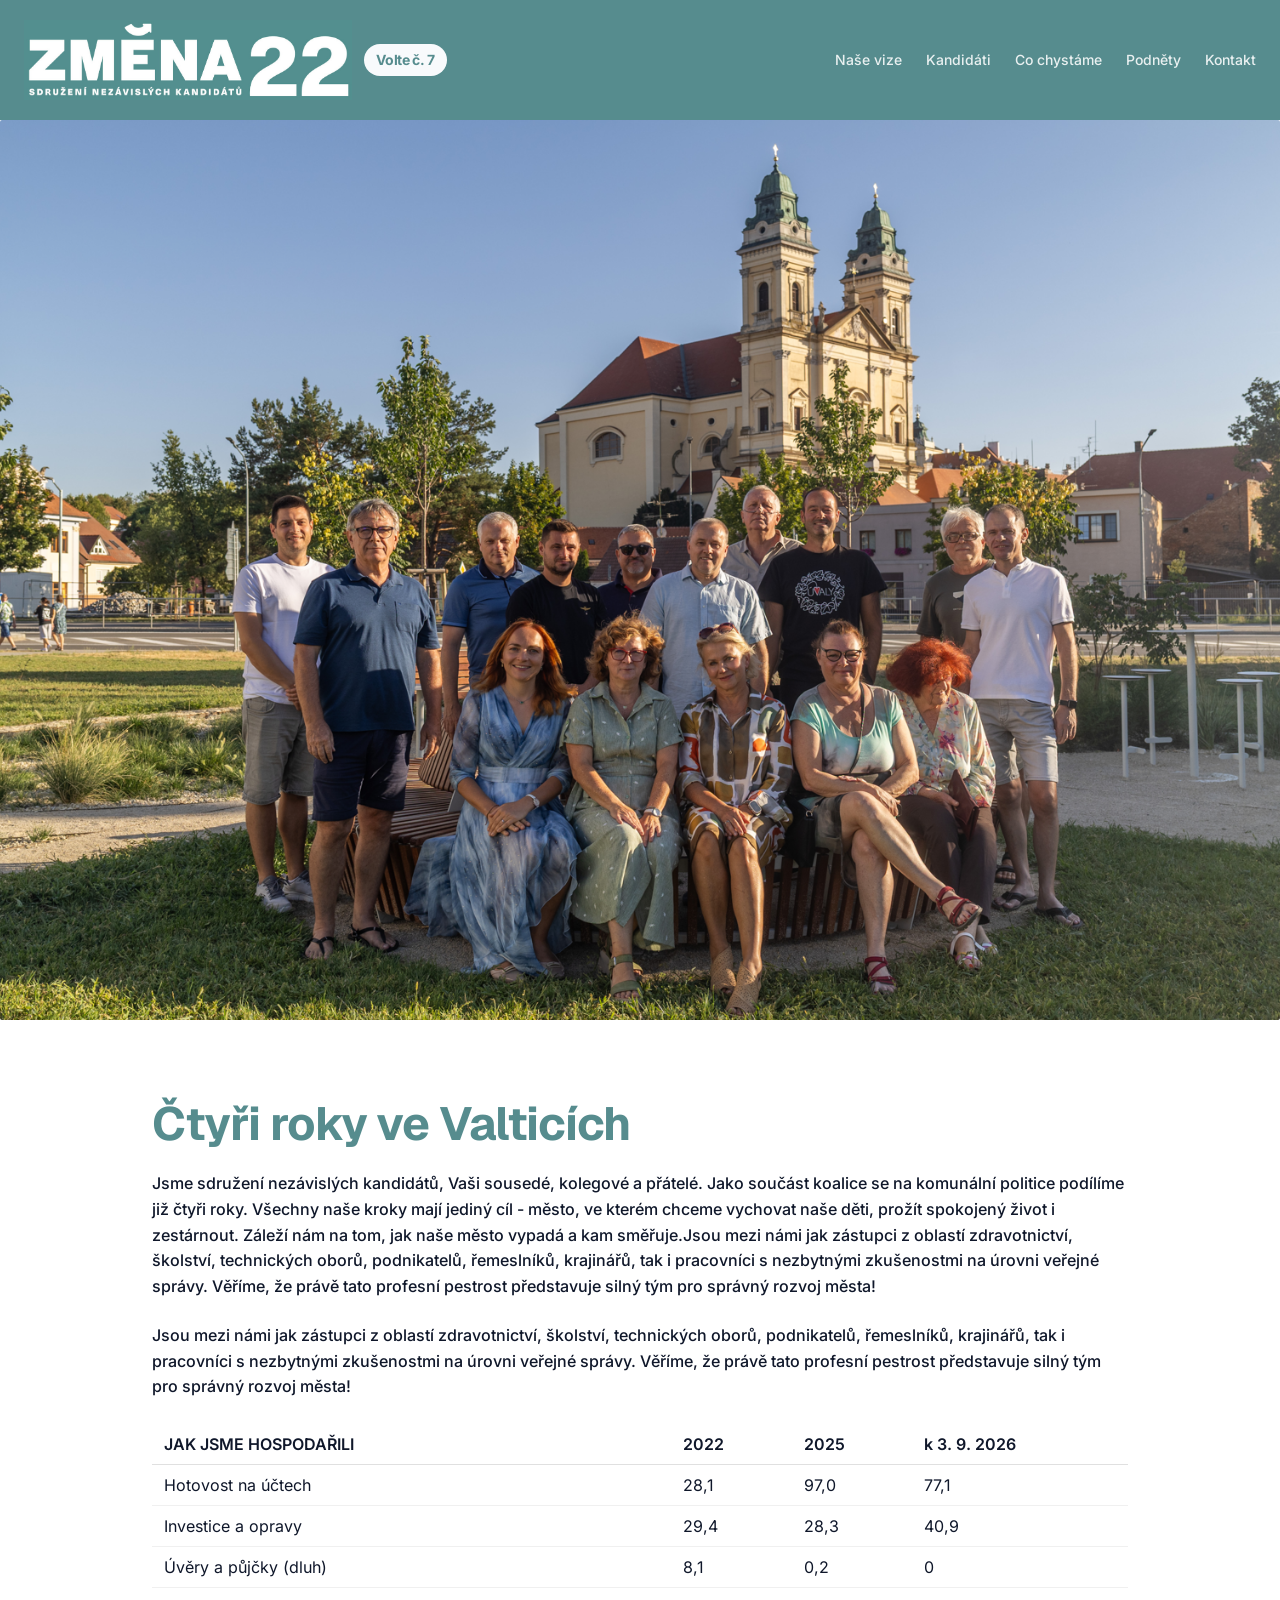
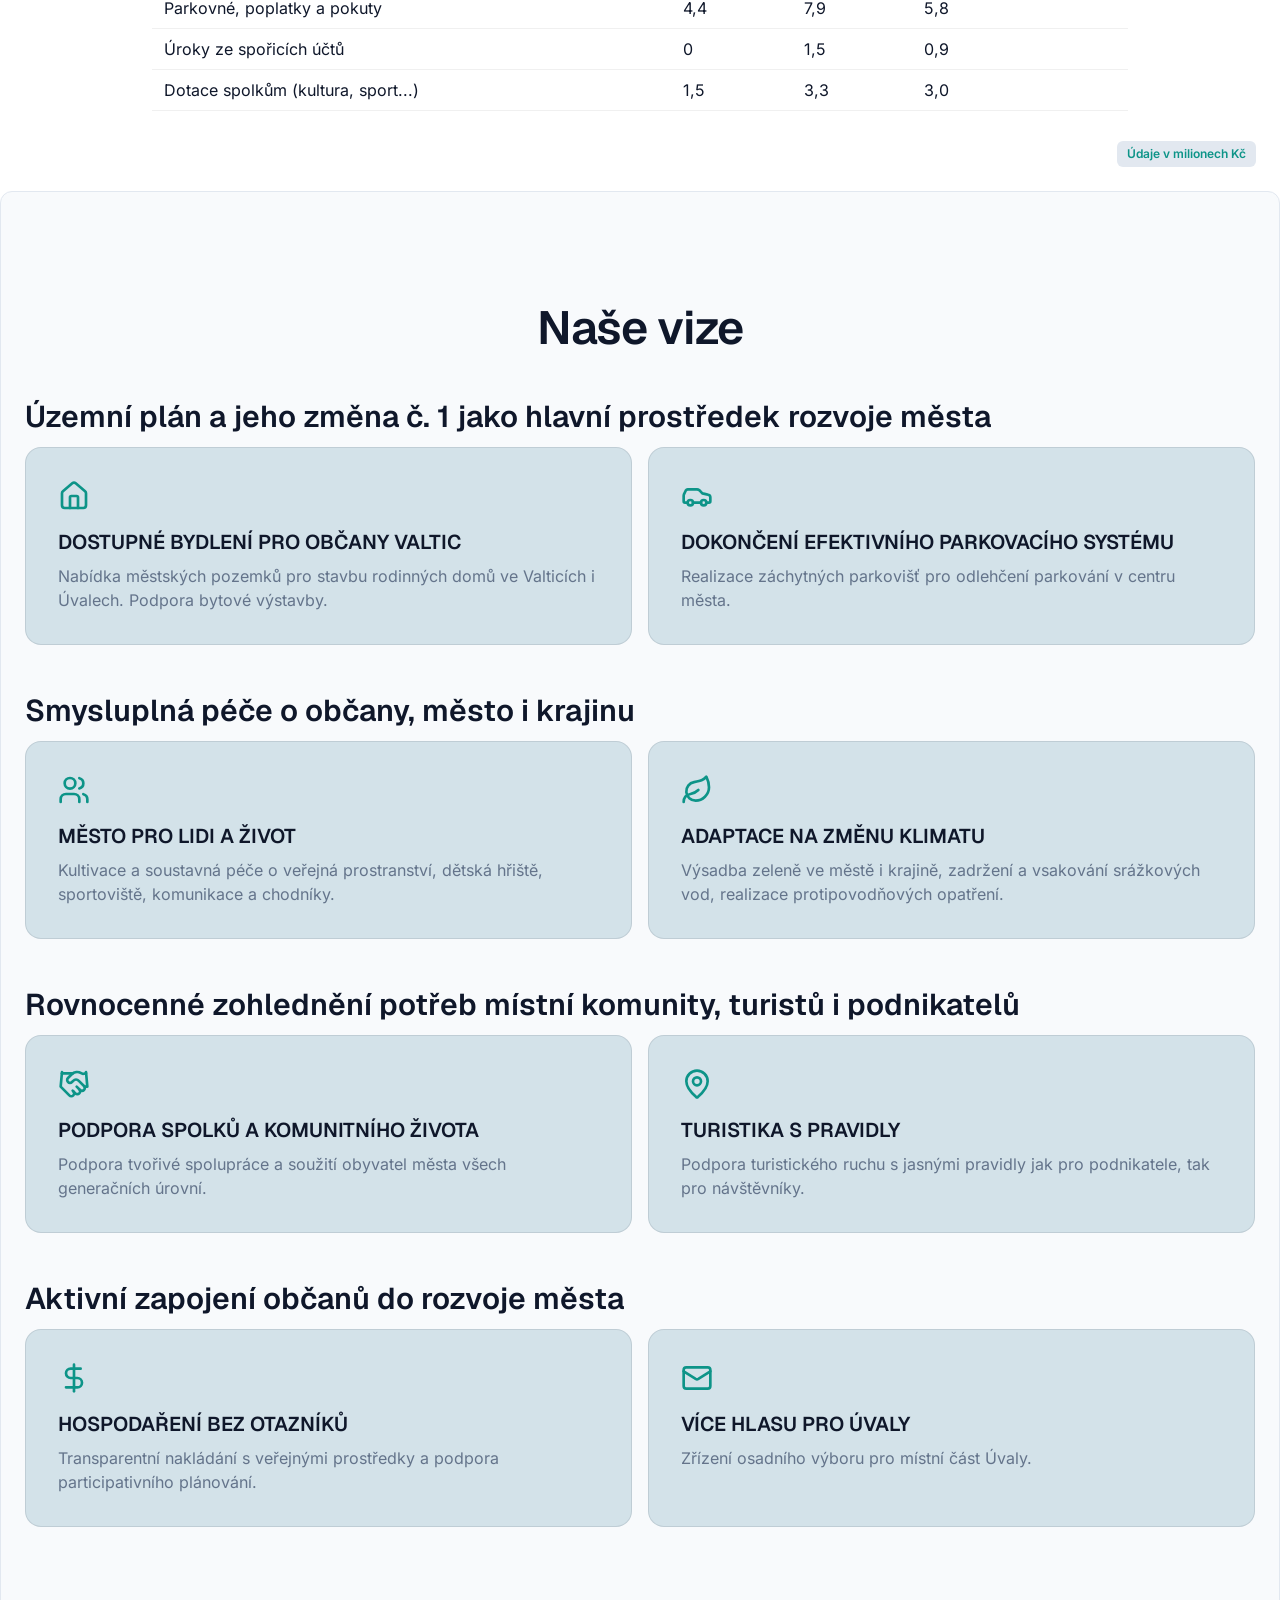
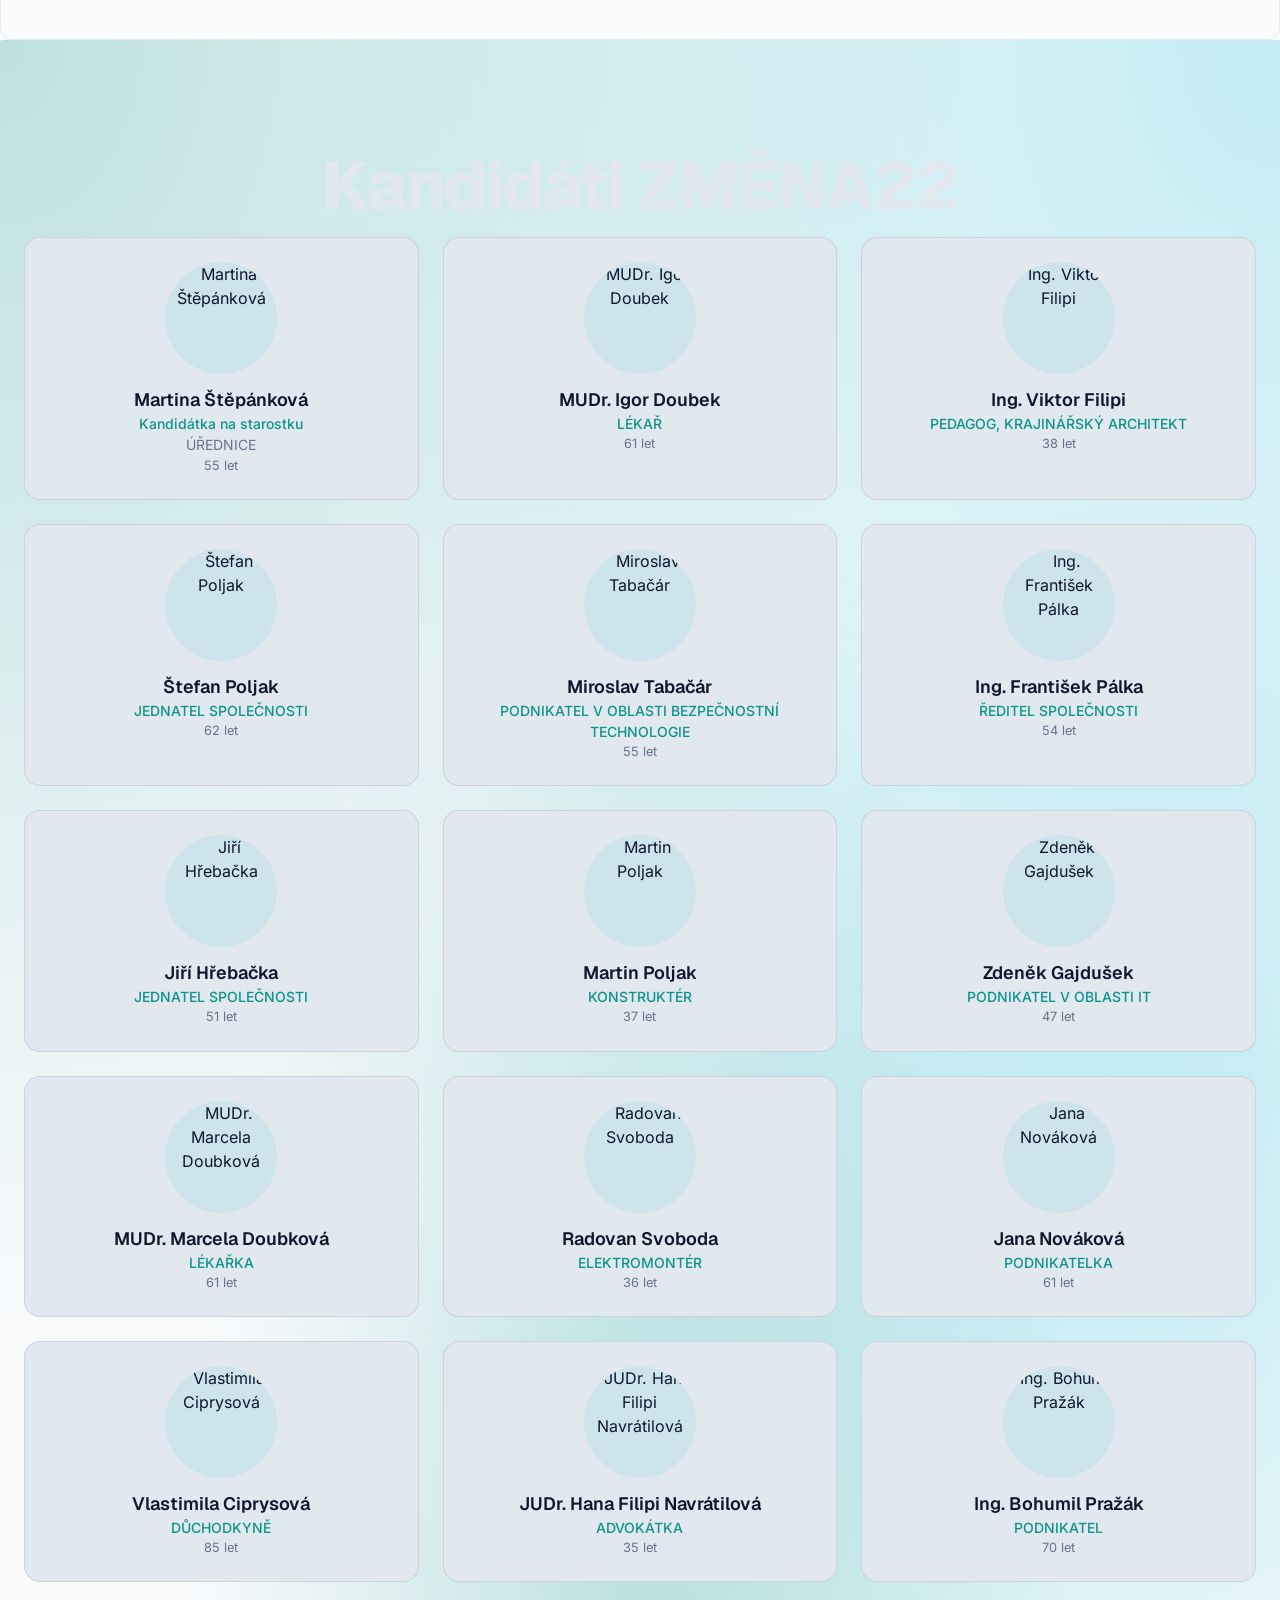
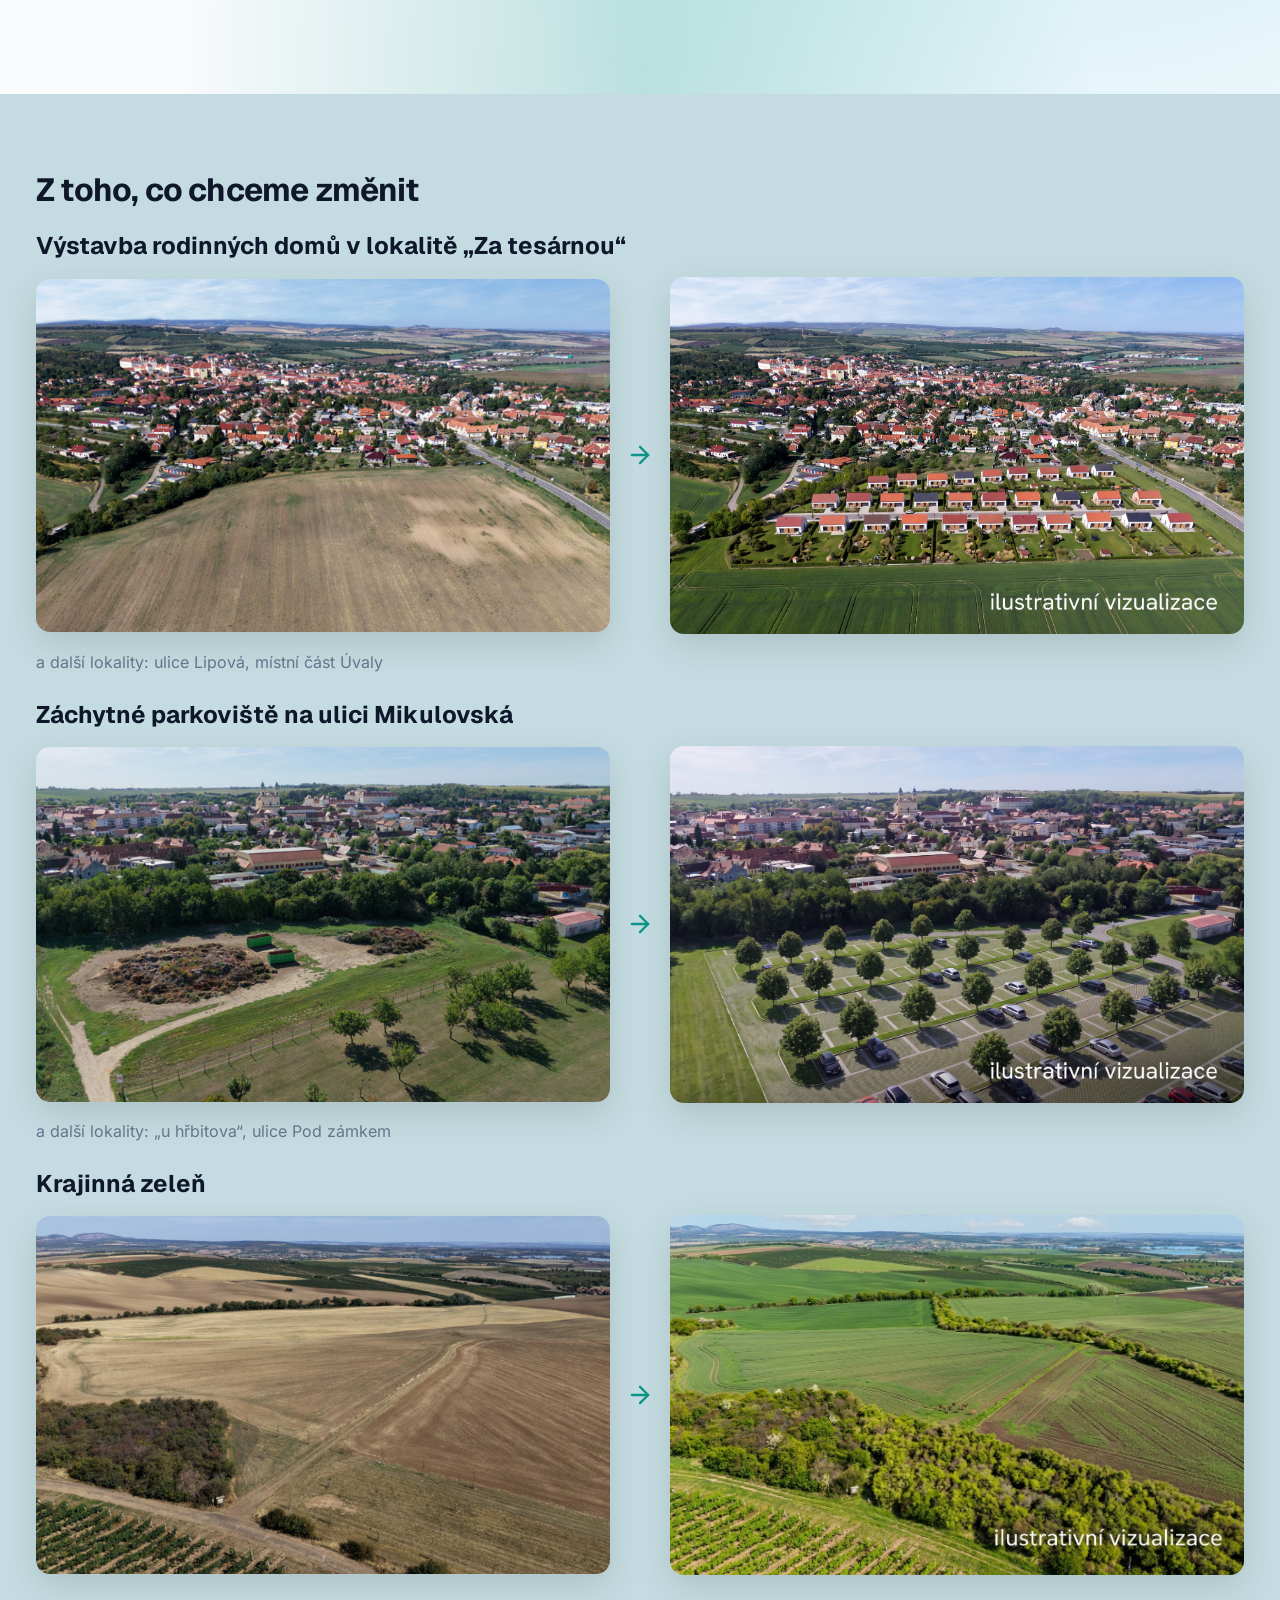
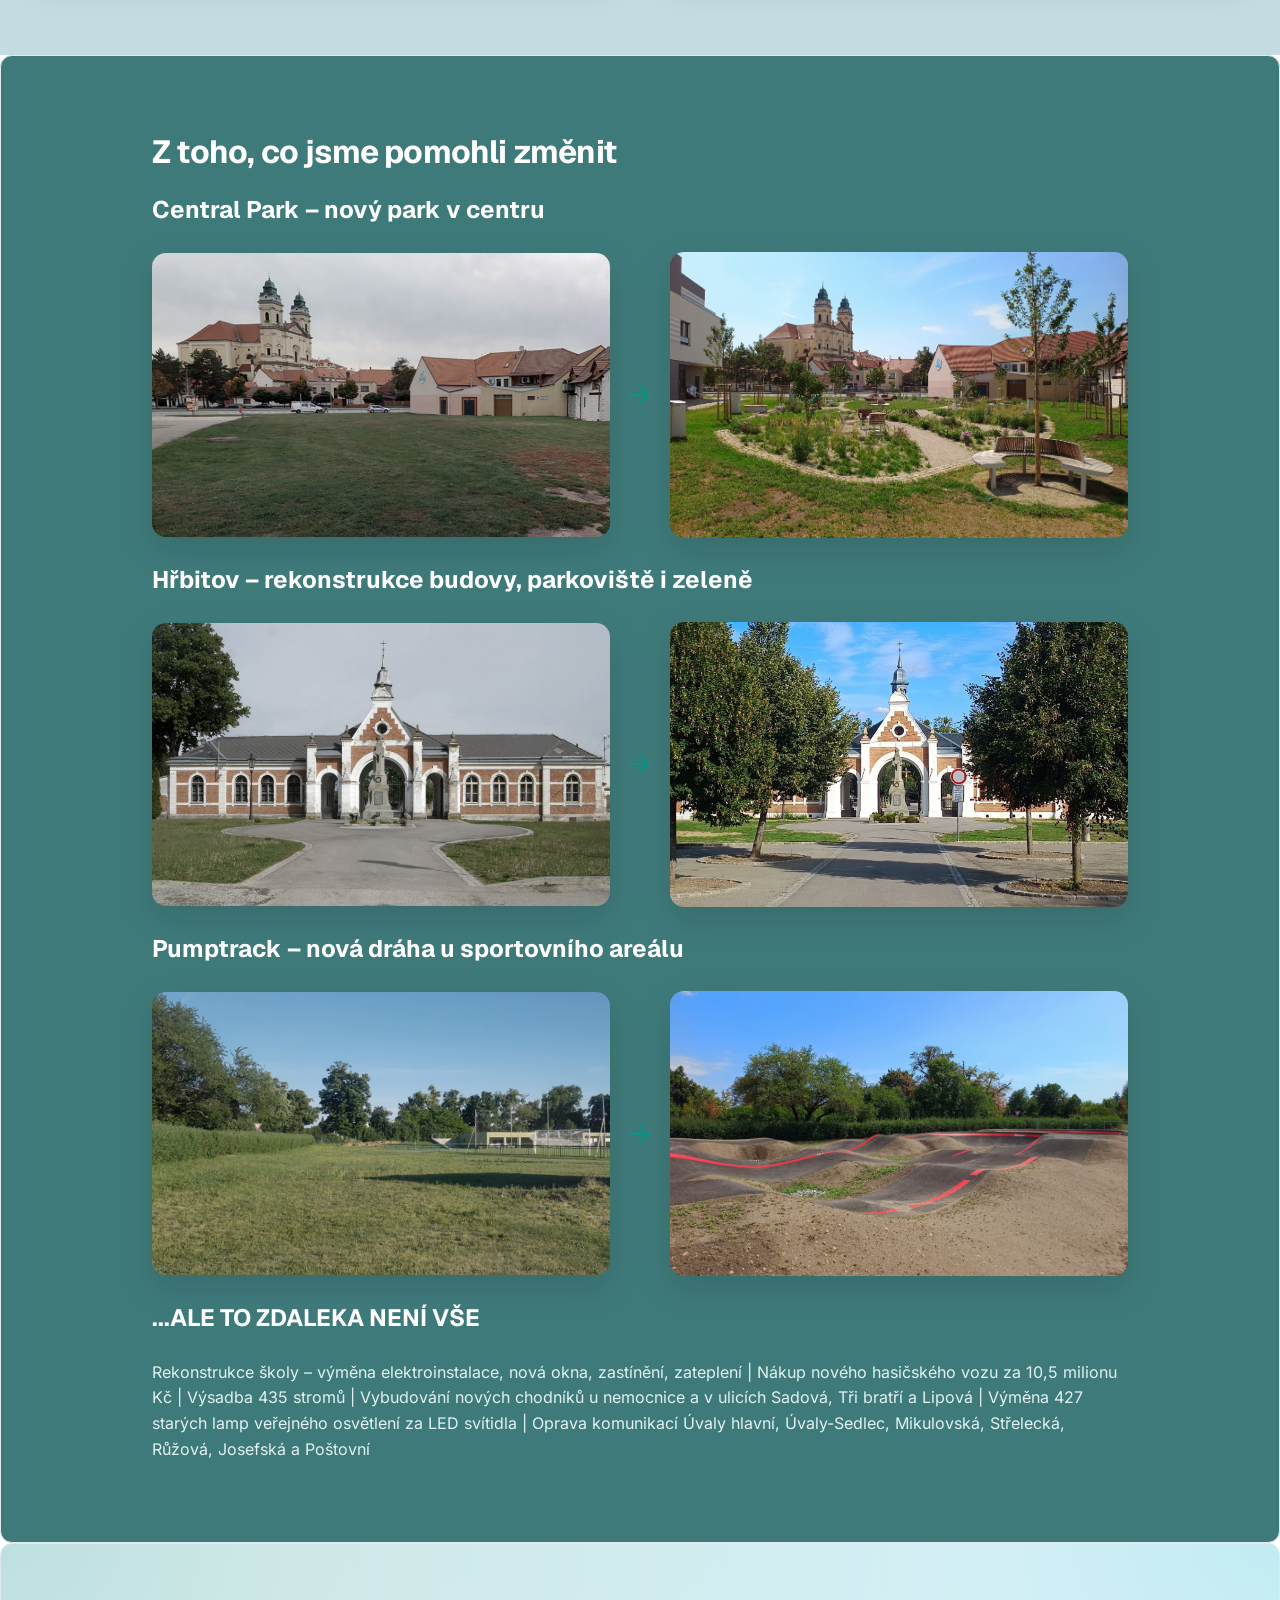
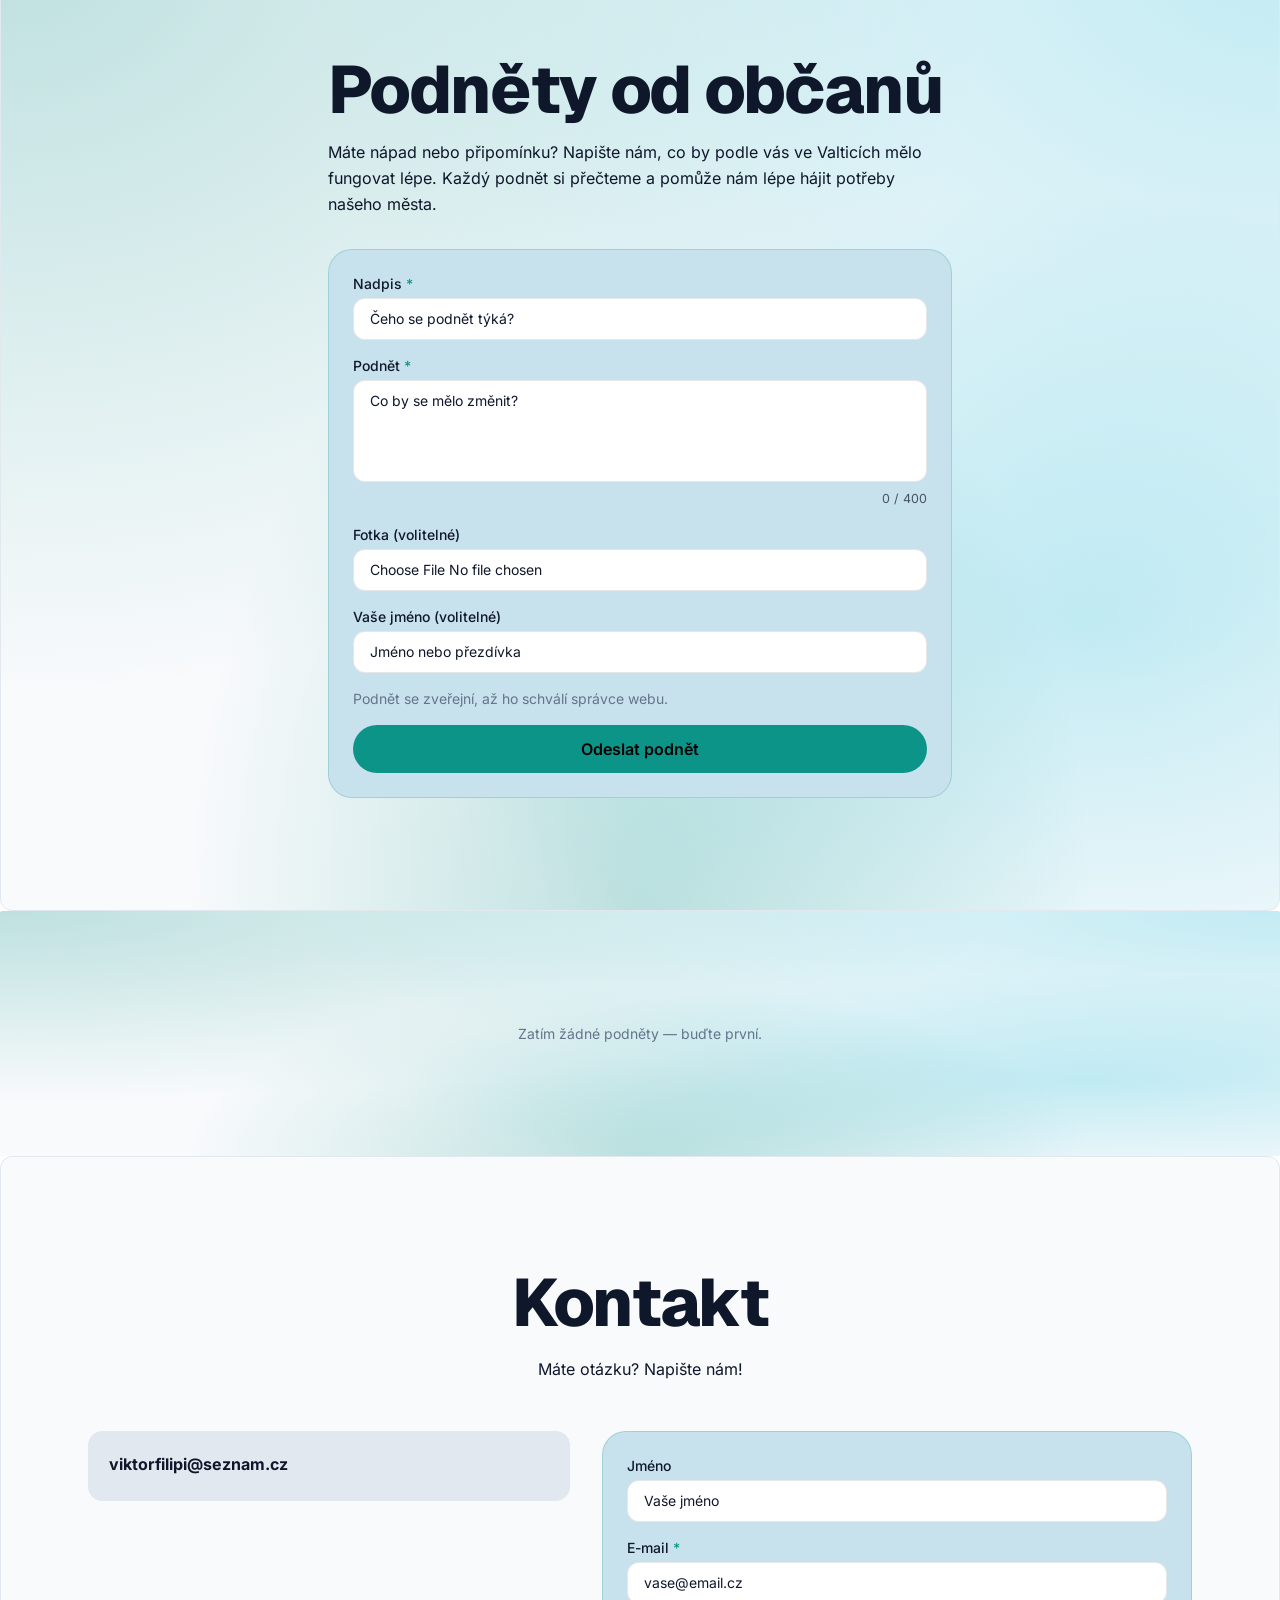
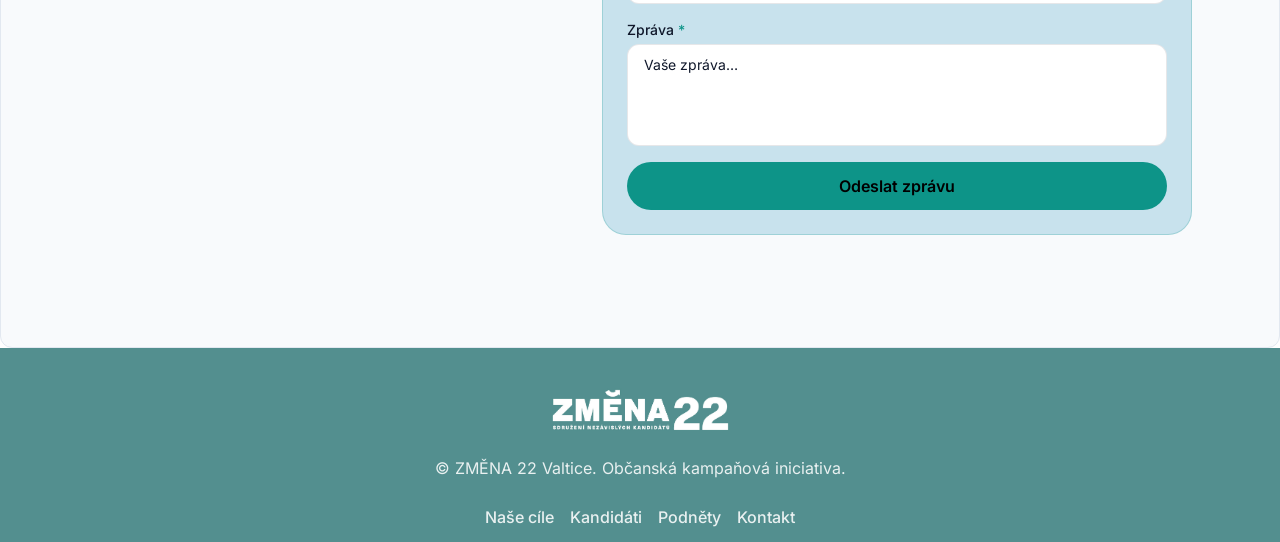
==== index.html @ f8bc2440 "Deploy website: Změna22 Valtice" ====
<!DOCTYPE html>
<html lang="cs">
  <head>
    <meta charset="UTF-8" />
    <meta name="viewport" content="width=device-width, initial-scale=1.0" />
    <link rel="icon" href="/images/favicon-1.png" />
    <meta name="description" content="Vytvoř webovou stránku pro kampaň Změna22 ve Valticích. Web má obsahovat: 1) úvodní hero sekci se společnou stock fotografií týmu jako dočasným zástupným obrázkem, hlavním textem a výzvou; 2) sekci „Naše cíle / program“ s hlavními prioritami a plánovanými změnami; 3) sekci „Kandidáti“ s profilovými kartami kandidátů a zástupnými stock fotografiemi, které bude možné později vyměnit za skutečné fotografie; 4) sekci „Co chystáme“ s připravovanými kroky, projekty a aktivitami; 5) sekci „Co už se nám povedlo“ s dosavadními výsledky a konkrétními úspěchy; 6) samostatný formulář „Podněty od návštěvníků“ před kontaktním formulářem, umožňující odeslat nápad, připomínku nebo problém ve městě, s poli Jméno (nepovinné), E-mail (nepovinný), Téma podnětu, Popis podnětu, Lokalita nebo ulice (nepovinné) a možností přiložit fotografii; u formuláře použij text „Máte nápad nebo připomínku? Napište nám, co by podle vás ve Valticích mělo fungovat lépe. Každý podnět si přečteme a pomůže nám lépe hájit potřeby našeho města.“; 7) závěrečný kontaktní formulář s heslem „Pomozte nám změnit naše město“. Použij výrazný tyrkysovo-petrolejový vizuální styl inspirovaný plakátem kampaně a zajisti, aby šlo později snadno nahradit stock fotografie skutečnými podklady." />
    <meta property="og:title" content="Změna22 Valtice" />
    <meta property="og:description" content="Vytvoř webovou stránku pro kampaň Změna22 ve Valticích. Web má obsahovat: 1) úvodní hero sekci se společnou stock fotografií týmu jako dočasným zástupným obrázkem, hlavním textem a výzvou; 2) sekci „Naše cíle / program“ s hlavními prioritami a plánovanými změnami; 3) sekci „Kandidáti“ s profilovými kartami kandidátů a zástupnými stock fotografiemi, které bude možné později vyměnit za skutečné fotografie; 4) sekci „Co chystáme“ s připravovanými kroky, projekty a aktivitami; 5) sekci „Co už se nám povedlo“ s dosavadními výsledky a konkrétními úspěchy; 6) samostatný formulář „Podněty od návštěvníků“ před kontaktním formulářem, umožňující odeslat nápad, připomínku nebo problém ve městě, s poli Jméno (nepovinné), E-mail (nepovinný), Téma podnětu, Popis podnětu, Lokalita nebo ulice (nepovinné) a možností přiložit fotografii; u formuláře použij text „Máte nápad nebo připomínku? Napište nám, co by podle vás ve Valticích mělo fungovat lépe. Každý podnět si přečteme a pomůže nám lépe hájit potřeby našeho města.“; 7) závěrečný kontaktní formulář s heslem „Pomozte nám změnit naše město“. Použij výrazný tyrkysovo-petrolejový vizuální styl inspirovaný plakátem kampaně a zajisti, aby šlo později snadno nahradit stock fotografie skutečnými podklady." />
    <meta property="og:type" content="website" />
    <meta property="og:locale" content="cs" />
    <meta property="og:url" content="https://zmena22valtice.cz" />
    <meta property="og:image" content="https://zmena22valtice.cz/og-image.jpg" />
    <meta name="twitter:card" content="summary_large_image" />
    <meta name="twitter:title" content="Změna22 Valtice" />
    <meta name="twitter:description" content="Vytvoř webovou stránku pro kampaň Změna22 ve Valticích. Web má obsahovat: 1) úvodní hero sekci se společnou stock fotografií týmu jako dočasným zástupným obrázkem, hlavním textem a výzvou; 2) sekci „Naše cíle / program“ s hlavními prioritami a plánovanými změnami; 3) sekci „Kandidáti“ s profilovými kartami kandidátů a zástupnými stock fotografiemi, které bude možné později vyměnit za skutečné fotografie; 4) sekci „Co chystáme“ s připravovanými kroky, projekty a aktivitami; 5) sekci „Co už se nám povedlo“ s dosavadními výsledky a konkrétními úspěchy; 6) samostatný formulář „Podněty od návštěvníků“ před kontaktním formulářem, umožňující odeslat nápad, připomínku nebo problém ve městě, s poli Jméno (nepovinné), E-mail (nepovinný), Téma podnětu, Popis podnětu, Lokalita nebo ulice (nepovinné) a možností přiložit fotografii; u formuláře použij text „Máte nápad nebo připomínku? Napište nám, co by podle vás ve Valticích mělo fungovat lépe. Každý podnět si přečteme a pomůže nám lépe hájit potřeby našeho města.“; 7) závěrečný kontaktní formulář s heslem „Pomozte nám změnit naše město“. Použij výrazný tyrkysovo-petrolejový vizuální styl inspirovaný plakátem kampaně a zajisti, aby šlo později snadno nahradit stock fotografie skutečnými podklady." />
    <meta name="twitter:image" content="https://zmena22valtice.cz/og-image.jpg" />
    <link rel="canonical" href="https://zmena22valtice.cz" />
    <script type="application/ld+json">{"@context":"https://schema.org","@graph":[{"@type":"Organization","name":"Změna22 Valtice","url":"https://zmena22valtice.cz","logo":"https://zmena22valtice.cz/images/logo-1.png"}]}</script>
    <title>Změna22 Valtice</title>
    <link rel="stylesheet" href="/assets/utilities.css" />
    <link rel="stylesheet" href="/styles.css" />
  </head>
  <body>
    <div class="jean-site-shell" data-jean-motion="off" style="min-height:100vh;display:flex;flex-direction:column">
    <header data-jean-burger="{&quot;panelCss&quot;:&quot;background:#FFFFFF;border-color:color-mix(in srgb, #0F172A 10%, transparent)&quot;,&quot;linkCss&quot;:&quot;color:#0F172A&quot;,&quot;links&quot;:[{&quot;href&quot;:&quot;#section_features_mtwowsd0_mtvniy&quot;,&quot;label&quot;:&quot;Naše vize&quot;},{&quot;href&quot;:&quot;#section_kandidati&quot;,&quot;label&quot;:&quot;Kandidáti&quot;},{&quot;href&quot;:&quot;#section_co_chystame&quot;,&quot;label&quot;:&quot;Co chystáme&quot;},{&quot;href&quot;:&quot;#section_podnety&quot;,&quot;label&quot;:&quot;Podněty&quot;},{&quot;href&quot;:&quot;#section_kontakt&quot;,&quot;label&quot;:&quot;Kontakt&quot;}],&quot;cta&quot;:null,&quot;mobileOnly&quot;:true}" class="sticky top-0 z-50" style="background-color:#568c8e;border-bottom:none;color:rgba(255,255,255,0.87);--color-text:rgba(255,255,255,0.87);--color-heading:#ffffff;--color-muted:rgba(255,255,255,0.64);--color-surface:rgba(255,255,255,0.08);--color-surface-tint:rgba(255,255,255,0.1);--color-surface-strong:rgba(255,255,255,0.14);--color-card:rgba(255,255,255,0.08);--color-card-strong:rgba(255,255,255,0.12);--color-line:rgba(255,255,255,0.14);--color-line-strong:rgba(255,255,255,0.24);--color-nav:rgba(255,255,255,0.08);--color-nav-border:rgba(255,255,255,0.16);--color-image-placeholder:rgba(255,255,255,0.08)" data-jean-header-size="large" id="section_header" data-section-id="section_header" data-section-type="header">
      <div class="max-w-7xl mx-auto px-6 py-3 flex items-center justify-between gap-8">
        <span class="inline-flex items-center gap-3 flex-shrink-0"><span class="inline-flex items-center gap-2.5 flex-shrink-0"><img src="/images/logo-1.png" alt="ZMĚNA 22" class="h-9 jean-header-logo w-auto object-contain flex-shrink-0"></span><span class="inline-flex items-center whitespace-nowrap flex-shrink-0 px-3 py-1.5 text-sm font-bold tracking-tight rounded-full" data-block-id="b_a600ef4f2f104385ab4fab18" data-block-type="badge" style="background-color:#F8FAFC;color:#568c8e">Volte č. 7</span></span>
        <nav class="hidden md:flex gap-6" data-block-id="block_main_nav" data-block-type="nav_links">
          <a href="#section_features_mtwowsd0_mtvniy" class="text-sm font-medium hover:opacity-70 transition-opacity" style="color:var(--color-text)">Naše vize</a>
          <a href="#section_kandidati" class="text-sm font-medium hover:opacity-70 transition-opacity" style="color:var(--color-text)">Kandidáti</a>
          <a href="#section_co_chystame" class="text-sm font-medium hover:opacity-70 transition-opacity" style="color:var(--color-text)">Co chystáme</a>
          <a href="#section_podnety" class="text-sm font-medium hover:opacity-70 transition-opacity" style="color:var(--color-text)">Podněty</a>
          <a href="#section_kontakt" class="text-sm font-medium hover:opacity-70 transition-opacity" style="color:var(--color-text)">Kontakt</a>
        </nav>
        
        <button type="button" aria-expanded="false" aria-controls="jean-header-menu" aria-label="Menu" class="md:hidden inline-flex flex-col justify-center items-center gap-1.5 w-11 h-11 -mr-2 flex-shrink-0 cursor-pointer bg-transparent border-0">
          <span style="width:20px;height:2px;background-color:var(--color-text);display:block;transition:transform .2s;transform:none"></span>
          <span style="width:20px;height:2px;background-color:var(--color-text);display:block;opacity:1;transition:opacity .2s"></span>
          <span style="width:20px;height:2px;background-color:var(--color-text);display:block;transition:transform .2s;transform:none"></span>
        </button>
      </div>
      
    </header>
    <section class="jean-scroll-stage min-h-screen flex items-center relative overflow-hidden" data-jean-parallax-root="hero" style="background-color:rgba(0,0,0,0);min-height:100vh;display:flex;flex-direction:column;justify-content:center;background-image:url(&quot;/images/tiles-1.png&quot;);background-size:cover;background-position:center center;background-repeat:no-repeat;border-radius:0.125rem" id="section_hero" data-section-id="section_hero" data-section-type="hero">
      <div class="relative z-10 w-full">
        <div class="max-w-4xl mx-auto px-6 text-center jean-motion-layer jean-parallax-subtle relative" data-jean-reveal="true">
          
          <div class="relative">
          
          <h1 class="text-5xl lg:text-8xl tracking-tight" data-block-id="block_hero_heading" data-block-type="text.heading" style="color:#e5ffff;font-family:var(--font-heading);font-weight:800;font-size:clamp(3rem, 2rem + 3.4vw, 4.5rem)"></h1>
          <p class="mt-6 text-lg max-w-2xl mx-auto" data-block-id="block_hero_text" data-block-type="text.paragraph" style="color:rgba(255,255,255,0.86);font-family:var(--font-body);font-weight:400"></p>
          
          
          </div>
        </div>
      </div>
    </section>
    <div id="section_content_group_mtuh6mud_05mgzh" class="jean-motion-layer" data-jean-reveal="true" data-section-id="section_content_group_mtuh6mud_05mgzh" data-section-type="content_group" data-jean-corner="br">
    <section class="py-16 lg:py-20 jean-section-shell" style="background-color:#ffffff;border-radius:0px">
      <div class="jean-section-corner relative z-20 flex w-full md:w-auto px-6 mb-6 md:absolute md:mb-0 md:px-0 justify-end md:bottom-6 md:right-6" data-jean-corner="br"><div style="max-width:12rem"><div><span style="display:inline-block;padding:.25rem .625rem;border-radius:.375rem;font-size:.75rem;font-weight:600;color:#0d9488;background-color:#e2e8f0">Údaje v milionech Kč</span></div></div></div>
      <div class="max-w-5xl mx-auto px-6 flex flex-col gap-6">
        <div><h2 data-block-id="block_text_heading_mtuh742u_s03gch" data-block-type="text.heading" style="font-size:clamp(1.875rem, 1.4rem + 1.9vw, 2.9rem);font-weight:700;color:#568c8e">Čtyři roky ve Valticích</h2></div>
        <div><div data-block-id="block_text_rich_mtuh94ox_4p3hpq" data-block-type="text.rich" style="color:var(--color-text);line-height:1.6;white-space:pre-wrap;font-weight:500">Jsme sdružení nezávislých kandidátů, Vaši sousedé, kolegové a přátelé. Jako součást koalice se na komunální politice podílíme již čtyři roky. Všechny naše kroky mají jediný cíl - město, ve kterém chceme vychovat naše děti, prožít spokojený život i zestárnout. Záleží nám na tom, jak naše město vypadá a kam směřuje.Jsou mezi námi jak zástupci z oblastí zdravotnictví, školství, technických oborů, podnikatelů, řemeslníků, krajinářů, tak i pracovníci s nezbytnými zkušenostmi na úrovni veřejné správy. Věříme, že právě tato profesní pestrost představuje silný tým pro správný rozvoj města!</div></div>
        <div><p data-block-id="block_text_paragraph_mtuhd8fa_5icpl1" data-block-type="text.paragraph" style="color:var(--color-text);line-height:1.6;font-weight:500">Jsou mezi námi jak zástupci z oblastí zdravotnictví, školství, technických oborů, podnikatelů, řemeslníků, krajinářů, tak i pracovníci s nezbytnými zkušenostmi na úrovni veřejné správy. Věříme, že právě tato profesní pestrost představuje silný tým pro správný rozvoj města!</p></div>
        <div><div data-block-id="block_table_hospodareni" data-block-type="table" style="overflow-x:auto"><table style="width:100%;border-collapse:collapse"><thead><tr><th style="padding:.5rem .75rem;text-align:left;border-bottom:1px solid rgba(0,0,0,.12);font-weight:600;color:var(--color-text)">JAK JSME HOSPODAŘILI</th><th style="padding:.5rem .75rem;text-align:left;border-bottom:1px solid rgba(0,0,0,.12);font-weight:600;color:var(--color-text)">2022</th><th style="padding:.5rem .75rem;text-align:left;border-bottom:1px solid rgba(0,0,0,.12);font-weight:600;color:var(--color-text)">2025</th><th style="padding:.5rem .75rem;text-align:left;border-bottom:1px solid rgba(0,0,0,.12);font-weight:600;color:var(--color-text)">k 3. 9. 2026</th></tr></thead><tbody><tr><td style="padding:.5rem .75rem;border-bottom:1px solid rgba(0,0,0,.06);color:var(--color-text)">Hotovost na účtech</td><td style="padding:.5rem .75rem;border-bottom:1px solid rgba(0,0,0,.06);color:var(--color-text)">28,1</td><td style="padding:.5rem .75rem;border-bottom:1px solid rgba(0,0,0,.06);color:var(--color-text)">97,0</td><td style="padding:.5rem .75rem;border-bottom:1px solid rgba(0,0,0,.06);color:var(--color-text)">77,1</td></tr><tr><td style="padding:.5rem .75rem;border-bottom:1px solid rgba(0,0,0,.06);color:var(--color-text)">Investice a opravy</td><td style="padding:.5rem .75rem;border-bottom:1px solid rgba(0,0,0,.06);color:var(--color-text)">29,4</td><td style="padding:.5rem .75rem;border-bottom:1px solid rgba(0,0,0,.06);color:var(--color-text)">28,3</td><td style="padding:.5rem .75rem;border-bottom:1px solid rgba(0,0,0,.06);color:var(--color-text)">40,9</td></tr><tr><td style="padding:.5rem .75rem;border-bottom:1px solid rgba(0,0,0,.06);color:var(--color-text)">Úvěry a půjčky (dluh)</td><td style="padding:.5rem .75rem;border-bottom:1px solid rgba(0,0,0,.06);color:var(--color-text)">8,1</td><td style="padding:.5rem .75rem;border-bottom:1px solid rgba(0,0,0,.06);color:var(--color-text)">0,2</td><td style="padding:.5rem .75rem;border-bottom:1px solid rgba(0,0,0,.06);color:var(--color-text)">0</td></tr><tr><td style="padding:.5rem .75rem;border-bottom:1px solid rgba(0,0,0,.06);color:var(--color-text)">Parkovné, poplatky a pokuty</td><td style="padding:.5rem .75rem;border-bottom:1px solid rgba(0,0,0,.06);color:var(--color-text)">4,4</td><td style="padding:.5rem .75rem;border-bottom:1px solid rgba(0,0,0,.06);color:var(--color-text)">7,9</td><td style="padding:.5rem .75rem;border-bottom:1px solid rgba(0,0,0,.06);color:var(--color-text)">5,8</td></tr><tr><td style="padding:.5rem .75rem;border-bottom:1px solid rgba(0,0,0,.06);color:var(--color-text)">Úroky ze spořicích účtů</td><td style="padding:.5rem .75rem;border-bottom:1px solid rgba(0,0,0,.06);color:var(--color-text)">0</td><td style="padding:.5rem .75rem;border-bottom:1px solid rgba(0,0,0,.06);color:var(--color-text)">1,5</td><td style="padding:.5rem .75rem;border-bottom:1px solid rgba(0,0,0,.06);color:var(--color-text)">0,9</td></tr><tr><td style="padding:.5rem .75rem;border-bottom:1px solid rgba(0,0,0,.06);color:var(--color-text)">Dotace spolkům (kultura, sport...)</td><td style="padding:.5rem .75rem;border-bottom:1px solid rgba(0,0,0,.06);color:var(--color-text)">1,5</td><td style="padding:.5rem .75rem;border-bottom:1px solid rgba(0,0,0,.06);color:var(--color-text)">3,3</td><td style="padding:.5rem .75rem;border-bottom:1px solid rgba(0,0,0,.06);color:var(--color-text)">3,0</td></tr></tbody></table></div></div>
      </div>
    </section>
    </div>
    <div id="section_features_mtwowsd0_mtvniy" class="jean-motion-layer" data-jean-reveal="true" data-section-id="section_features_mtwowsd0_mtvniy" data-section-type="features">
    <section class="py-20 lg:py-28 jean-scroll-stage jean-section-shell" data-jean-parallax-root="features" style="background-color:#f8fafc;border-style:solid;border-color:#e2e8f0;border-width:1px;border-radius:0.75rem">
      <div class="max-w-7xl mx-auto px-6 ">
        <div class="jean-section-walk flex flex-col gap-12">
        <h2 class="text-3xl lg:text-4xl font-bold text-center jean-motion-layer" data-jean-reveal="true" data-block-id="block_heading_nase_vize" data-block-type="text.heading" style="color:#0f172a;font-family:var(--font-heading);font-weight:600;font-size:clamp(1.875rem, 1.4rem + 1.9vw, 2.9rem)">Naše vize</h2>
        <div class="jean-block-group" data-block-id="group_uzemni_plan" data-block-type="group">
          <h3 class="text-2xl lg:text-3xl font-semibold mb-3" style="color:var(--color-text);font-family:var(--font-heading)">Územní plán a jeho změna č. 1 jako hlavní prostředek rozvoje města</h3>
          
          <div class="jean-stagger-grid grid grid-cols-1 md:grid-cols-2 lg:grid-cols-2 gap-6 items-start">
          <div class="group jean-card p-8 rounded-2xl h-full flex flex-col jean-motion-layer jean-stagger-card jean-parallax-up" data-jean-reveal="true" data-block-id="b_d06361ed21834a78be57b9b2" data-block-type="card" style="transition-delay:0s">
            
            <div class="mb-4" style="color:var(--color-primary)"><svg xmlns="http://www.w3.org/2000/svg" class="lucide lucide-house" width="32" height="32" viewBox="0 0 24 24" fill="none" stroke="currentColor" stroke-width="2" stroke-linecap="round" stroke-linejoin="round" aria-hidden="true"><path d="M15 21v-8a1 1 0 0 0-1-1h-4a1 1 0 0 0-1 1v8" /> <path d="M3 10a2 2 0 0 1 .709-1.528l7-5.999a2 2 0 0 1 2.582 0l7 5.999A2 2 0 0 1 21 10v9a2 2 0 0 1-2 2H5a2 2 0 0 1-2-2z" /></svg></div>
            <h3 class="text-xl font-semibold mb-2" style="color:var(--color-text)">DOSTUPNÉ BYDLENÍ PRO OBČANY VALTIC</h3>
            <p style="color:var(--color-muted)">Nabídka městských pozemků
pro stavbu rodinných domů
ve Valticích i Úvalech. Podpora
bytové výstavby.</p>
          </div>
          <div class="group jean-card p-8 rounded-2xl h-full flex flex-col jean-motion-layer jean-stagger-card jean-parallax-down" data-jean-reveal="true" data-block-id="b_c9de176bcc4f4a47b234546c" data-block-type="card" style="transition-delay:0.08s">
            
            <div class="mb-4" style="color:var(--color-primary)"><svg xmlns="http://www.w3.org/2000/svg" class="lucide lucide-car" width="32" height="32" viewBox="0 0 24 24" fill="none" stroke="currentColor" stroke-width="2" stroke-linecap="round" stroke-linejoin="round" aria-hidden="true"><path d="M19 17h2c.6 0 1-.4 1-1v-3c0-.9-.7-1.7-1.5-1.9C18.7 10.6 16 10 16 10s-1.3-1.4-2.2-2.3c-.5-.4-1.1-.7-1.8-.7H5c-.6 0-1.1.4-1.4.9l-1.4 2.9A3.7 3.7 0 0 0 2 12v4c0 .6.4 1 1 1h2" /> <circle cx="7" cy="17" r="2" /> <path d="M9 17h6" /> <circle cx="17" cy="17" r="2" /></svg></div>
            <h3 class="text-xl font-semibold mb-2" style="color:var(--color-text)">DOKONČENÍ EFEKTIVNÍHO PARKOVACÍHO SYSTÉMU</h3>
            <p style="color:var(--color-muted)">Realizace záchytných parkovišť
pro odlehčení parkování
v centru města.</p>
          </div>
        </div>
        </div>
        <div class="jean-block-group" data-block-id="group_pece_o_obcany" data-block-type="group">
          <h3 class="text-2xl lg:text-3xl font-semibold mb-3" style="color:var(--color-text);font-family:var(--font-heading)">Smysluplná péče o občany, město i krajinu</h3>
          
          <div class="jean-stagger-grid grid grid-cols-1 md:grid-cols-2 lg:grid-cols-2 gap-6 items-start">
          <div class="group jean-card p-8 rounded-2xl h-full flex flex-col jean-motion-layer jean-stagger-card jean-parallax-up" data-jean-reveal="true" data-block-id="card_mesto_pro_lidi" data-block-type="card" style="transition-delay:0.16s">
            
            <div class="mb-4" style="color:var(--color-primary)"><svg xmlns="http://www.w3.org/2000/svg" class="lucide lucide-users" width="32" height="32" viewBox="0 0 24 24" fill="none" stroke="currentColor" stroke-width="2" stroke-linecap="round" stroke-linejoin="round" aria-hidden="true"><path d="M16 21v-2a4 4 0 0 0-4-4H6a4 4 0 0 0-4 4v2" /> <path d="M16 3.128a4 4 0 0 1 0 7.744" /> <path d="M22 21v-2a4 4 0 0 0-3-3.87" /> <circle cx="9" cy="7" r="4" /></svg></div>
            <h3 class="text-xl font-semibold mb-2" style="color:var(--color-text)">MĚSTO PRO LIDI A ŽIVOT</h3>
            <p style="color:var(--color-muted)">Kultivace a soustavná péče o veřejná prostranství, dětská hřiště, sportoviště, komunikace a chodníky.</p>
          </div>
          <div class="group jean-card p-8 rounded-2xl h-full flex flex-col jean-motion-layer jean-stagger-card jean-parallax-down" data-jean-reveal="true" data-block-id="card_adaptace_klima" data-block-type="card" style="transition-delay:0.24s">
            
            <div class="mb-4" style="color:var(--color-primary)"><svg xmlns="http://www.w3.org/2000/svg" class="lucide lucide-leaf" width="32" height="32" viewBox="0 0 24 24" fill="none" stroke="currentColor" stroke-width="2" stroke-linecap="round" stroke-linejoin="round" aria-hidden="true"><path d="M11 20A7 7 0 0 1 9.8 6.1C15.5 5 17 4.48 19 2c1 2 2 4.18 2 8 0 5.5-4.78 10-10 10Z" /> <path d="M2 21c0-3 1.85-5.36 5.08-6C9.5 14.52 12 13 13 12" /></svg></div>
            <h3 class="text-xl font-semibold mb-2" style="color:var(--color-text)">ADAPTACE NA ZMĚNU KLIMATU</h3>
            <p style="color:var(--color-muted)">Výsadba zeleně ve městě i krajině, zadržení a vsakování srážkových vod, realizace protipovodňových opatření.</p>
          </div>
        </div>
        </div>
        <div class="jean-block-group" data-block-id="group_potreby_komunity" data-block-type="group">
          <h3 class="text-2xl lg:text-3xl font-semibold mb-3" style="color:var(--color-text);font-family:var(--font-heading)">Rovnocenné zohlednění potřeb místní komunity, turistů i podnikatelů</h3>
          
          <div class="jean-stagger-grid grid grid-cols-1 md:grid-cols-2 lg:grid-cols-2 gap-6 items-start">
          <div class="group jean-card p-8 rounded-2xl h-full flex flex-col jean-motion-layer jean-stagger-card jean-parallax-up" data-jean-reveal="true" data-block-id="card_podpora_spolku" data-block-type="card" style="transition-delay:0.32s">
            
            <div class="mb-4" style="color:var(--color-primary)"><svg xmlns="http://www.w3.org/2000/svg" class="lucide lucide-handshake" width="32" height="32" viewBox="0 0 24 24" fill="none" stroke="currentColor" stroke-width="2" stroke-linecap="round" stroke-linejoin="round" aria-hidden="true"><path d="m11 17 2 2a1 1 0 1 0 3-3" /> <path d="m14 14 2.5 2.5a1 1 0 1 0 3-3l-3.88-3.88a3 3 0 0 0-4.24 0l-.88.88a1 1 0 1 1-3-3l2.81-2.81a5.79 5.79 0 0 1 7.06-.87l.47.28a2 2 0 0 0 1.42.25L21 4" /> <path d="m21 3 1 11h-2" /> <path d="M3 3 2 14l6.5 6.5a1 1 0 1 0 3-3" /> <path d="M3 4h8" /></svg></div>
            <h3 class="text-xl font-semibold mb-2" style="color:var(--color-text)">PODPORA SPOLKŮ A KOMUNITNÍHO ŽIVOTA</h3>
            <p style="color:var(--color-muted)">Podpora tvořivé spolupráce a soužití obyvatel města všech generačních úrovní.</p>
          </div>
          <div class="group jean-card p-8 rounded-2xl h-full flex flex-col jean-motion-layer jean-stagger-card jean-parallax-down" data-jean-reveal="true" data-block-id="card_turistika_pravidly" data-block-type="card" style="transition-delay:0.4s">
            
            <div class="mb-4" style="color:var(--color-primary)"><svg xmlns="http://www.w3.org/2000/svg" class="lucide lucide-map-pin" width="32" height="32" viewBox="0 0 24 24" fill="none" stroke="currentColor" stroke-width="2" stroke-linecap="round" stroke-linejoin="round" aria-hidden="true"><path d="M20 10c0 4.993-5.539 10.193-7.399 11.799a1 1 0 0 1-1.202 0C9.539 20.193 4 14.993 4 10a8 8 0 0 1 16 0" /> <circle cx="12" cy="10" r="3" /></svg></div>
            <h3 class="text-xl font-semibold mb-2" style="color:var(--color-text)">TURISTIKA S PRAVIDLY</h3>
            <p style="color:var(--color-muted)">Podpora turistického ruchu s jasnými pravidly jak pro podnikatele, tak pro návštěvníky.</p>
          </div>
        </div>
        </div>
        <div class="jean-block-group" data-block-id="group_aktivni_zapojeni" data-block-type="group">
          <h3 class="text-2xl lg:text-3xl font-semibold mb-3" style="color:var(--color-text);font-family:var(--font-heading)">Aktivní zapojení občanů do rozvoje města</h3>
          
          <div class="jean-stagger-grid grid grid-cols-1 md:grid-cols-2 lg:grid-cols-2 gap-6 items-start">
          <div class="group jean-card p-8 rounded-2xl h-full flex flex-col jean-motion-layer jean-stagger-card jean-parallax-up" data-jean-reveal="true" data-block-id="card_hospodareni" data-block-type="card" style="transition-delay:0.48s">
            
            <div class="mb-4" style="color:var(--color-primary)"><svg xmlns="http://www.w3.org/2000/svg" class="lucide lucide-dollar-sign" width="32" height="32" viewBox="0 0 24 24" fill="none" stroke="currentColor" stroke-width="2" stroke-linecap="round" stroke-linejoin="round" aria-hidden="true"><line x1="12" x2="12" y1="2" y2="22" /> <path d="M17 5H9.5a3.5 3.5 0 0 0 0 7h5a3.5 3.5 0 0 1 0 7H6" /></svg></div>
            <h3 class="text-xl font-semibold mb-2" style="color:var(--color-text)">HOSPODAŘENÍ BEZ OTAZNÍKŮ</h3>
            <p style="color:var(--color-muted)">Transparentní nakládání s veřejnými prostředky a podpora participativního plánování.</p>
          </div>
          <div class="group jean-card p-8 rounded-2xl h-full flex flex-col jean-motion-layer jean-stagger-card jean-parallax-down" data-jean-reveal="true" data-block-id="card_vice_hlasu" data-block-type="card" style="transition-delay:0.48s">
            
            <div class="mb-4" style="color:var(--color-primary)"><svg xmlns="http://www.w3.org/2000/svg" class="lucide lucide-mail" width="32" height="32" viewBox="0 0 24 24" fill="none" stroke="currentColor" stroke-width="2" stroke-linecap="round" stroke-linejoin="round" aria-hidden="true"><path d="m22 7-8.991 5.727a2 2 0 0 1-2.009 0L2 7" /> <rect x="2" y="4" width="20" height="16" rx="2" /></svg></div>
            <h3 class="text-xl font-semibold mb-2" style="color:var(--color-text)">VÍCE HLASU PRO ÚVALY</h3>
            <p style="color:var(--color-muted)">Zřízení osadního výboru pro místní část Úvaly.</p>
          </div>
        </div>
        </div>
      </div>
      </div>
    </section>
    </div>
    <div class="jean-motion-layer" data-jean-reveal="true" id="section_kandidati" data-section-id="section_kandidati" data-section-type="people">
    <section class="py-20 lg:py-28 jean-section-shell jean-bg-mesh" style="background-color:#f8fafc;border-radius:0.125rem">
      <div class="max-w-7xl mx-auto px-6">
        <h2 class="text-3xl lg:text-4xl font-bold mb-4 text-center" data-block-id="block_candidates_heading" data-block-type="text.heading" style="color:#e2e8f0;font-family:var(--font-heading)">Kandidáti ZMĚNA22</h2>
        <div class="jean-widget jean-widget--people" data-jean-capability="people" data-jean-columns="3"><div class="jean-person-grid"><article class="jean-person-card"><div class="jean-person-avatar"><img class="jean-person-photo" src="https://jeanai.onrender.com/v1/public/site-file/96242ec6-b65b-4ad6-9ab4-638e69cfe997" alt="Martina Štěpánková" loading="lazy"></div><div class="jean-person-body"><h3 class="jean-person-name">Martina Štěpánková</h3><p class="jean-person-role">Kandidátka na starostku</p><p class="jean-person-text">ÚŘEDNICE</p><p class="jean-person-date">55 let</p></div></article><article class="jean-person-card"><div class="jean-person-avatar"><img class="jean-person-photo" src="https://jeanai.onrender.com/v1/public/site-file/4bd182c1-38a1-4473-a772-fe7e6f3ad7b6" alt="MUDr. Igor Doubek" loading="lazy"></div><div class="jean-person-body"><h3 class="jean-person-name">MUDr. Igor Doubek</h3><p class="jean-person-role">LÉKAŘ</p><p class="jean-person-date">61 let</p></div></article><article class="jean-person-card"><div class="jean-person-avatar"><img class="jean-person-photo" src="https://jeanai.onrender.com/v1/public/site-file/d3131a7a-3993-4c74-9f16-81bc3853afee" alt="Ing. Viktor Filipi" loading="lazy"></div><div class="jean-person-body"><h3 class="jean-person-name">Ing. Viktor Filipi</h3><p class="jean-person-role">PEDAGOG, KRAJINÁŘSKÝ ARCHITEKT</p><p class="jean-person-date">38 let</p></div></article><article class="jean-person-card"><div class="jean-person-avatar"><img class="jean-person-photo" src="https://jeanai.onrender.com/v1/public/site-file/6078b6db-5fe0-49c1-91d0-bca156700cce" alt="Štefan Poljak" loading="lazy"></div><div class="jean-person-body"><h3 class="jean-person-name">Štefan Poljak</h3><p class="jean-person-role">JEDNATEL SPOLEČNOSTI</p><p class="jean-person-date">62 let</p></div></article><article class="jean-person-card"><div class="jean-person-avatar"><img class="jean-person-photo" src="https://jeanai.onrender.com/v1/public/site-file/0d69bb3a-96e9-404f-9375-c37534169888" alt="Miroslav Tabačár" loading="lazy"></div><div class="jean-person-body"><h3 class="jean-person-name">Miroslav Tabačár</h3><p class="jean-person-role">PODNIKATEL V OBLASTI BEZPEČNOSTNÍ TECHNOLOGIE</p><p class="jean-person-date">55 let</p></div></article><article class="jean-person-card"><div class="jean-person-avatar"><img class="jean-person-photo" src="https://jeanai.onrender.com/v1/public/site-file/89b11441-c44c-44c0-a616-aca9e1aee86d" alt="Ing. František Pálka" loading="lazy"></div><div class="jean-person-body"><h3 class="jean-person-name">Ing. František Pálka</h3><p class="jean-person-role">ŘEDITEL SPOLEČNOSTI</p><p class="jean-person-date">54 let</p></div></article><article class="jean-person-card"><div class="jean-person-avatar"><img class="jean-person-photo" src="https://jeanai.onrender.com/v1/public/site-file/22dd41e6-43c7-445e-875a-1aa4937e9eda" alt="Jiří Hřebačka" loading="lazy"></div><div class="jean-person-body"><h3 class="jean-person-name">Jiří Hřebačka</h3><p class="jean-person-role">JEDNATEL SPOLEČNOSTI</p><p class="jean-person-date">51 let</p></div></article><article class="jean-person-card"><div class="jean-person-avatar"><img class="jean-person-photo" src="https://jeanai.onrender.com/v1/public/site-file/766b90b8-3da1-428b-b8d6-a2c1b14ca85b" alt="Martin Poljak" loading="lazy"></div><div class="jean-person-body"><h3 class="jean-person-name">Martin Poljak</h3><p class="jean-person-role">KONSTRUKTÉR</p><p class="jean-person-date">37 let</p></div></article><article class="jean-person-card"><div class="jean-person-avatar"><img class="jean-person-photo" src="https://jeanai.onrender.com/v1/public/site-file/3310de10-cb36-44c5-8f96-77a4cf717470" alt="Zdeněk Gajdušek" loading="lazy"></div><div class="jean-person-body"><h3 class="jean-person-name">Zdeněk Gajdušek</h3><p class="jean-person-role">PODNIKATEL V OBLASTI IT</p><p class="jean-person-date">47 let</p></div></article><article class="jean-person-card"><div class="jean-person-avatar"><img class="jean-person-photo" src="https://jeanai.onrender.com/v1/public/site-file/78a1f699-db04-4f67-9953-b9c0879d7ab7" alt="MUDr. Marcela Doubková" loading="lazy"></div><div class="jean-person-body"><h3 class="jean-person-name">MUDr. Marcela Doubková</h3><p class="jean-person-role">LÉKAŘKA</p><p class="jean-person-date">61 let</p></div></article><article class="jean-person-card"><div class="jean-person-avatar"><img class="jean-person-photo" src="https://jeanai.onrender.com/v1/public/site-file/e25083c9-80bb-4b5c-a659-951929af0a57" alt="Radovan Svoboda" loading="lazy"></div><div class="jean-person-body"><h3 class="jean-person-name">Radovan Svoboda</h3><p class="jean-person-role">ELEKTROMONTÉR</p><p class="jean-person-date">36 let</p></div></article><article class="jean-person-card"><div class="jean-person-avatar"><img class="jean-person-photo" src="https://jeanai.onrender.com/v1/public/site-file/c7ac6181-983b-4d25-acd7-f14bc4d2cd6a" alt="Jana Nováková" loading="lazy"></div><div class="jean-person-body"><h3 class="jean-person-name">Jana Nováková</h3><p class="jean-person-role">PODNIKATELKA</p><p class="jean-person-date">61 let</p></div></article><article class="jean-person-card"><div class="jean-person-avatar"><img class="jean-person-photo" src="https://jeanai.onrender.com/v1/public/site-file/92c82094-b08e-4665-aa0b-4ea79b73f131" alt="Vlastimila Ciprysová" loading="lazy"></div><div class="jean-person-body"><h3 class="jean-person-name">Vlastimila Ciprysová</h3><p class="jean-person-role">DŮCHODKYNĚ</p><p class="jean-person-date">85 let</p></div></article><article class="jean-person-card"><div class="jean-person-avatar"><img class="jean-person-photo" src="https://jeanai.onrender.com/v1/public/site-file/d646bb72-f128-4a33-9dd3-721ed44b9116" alt="JUDr. Hana Filipi Navrátilová" loading="lazy"></div><div class="jean-person-body"><h3 class="jean-person-name">JUDr. Hana Filipi Navrátilová</h3><p class="jean-person-role">ADVOKÁTKA</p><p class="jean-person-date">35 let</p></div></article><article class="jean-person-card"><div class="jean-person-avatar"><img class="jean-person-photo" src="https://jeanai.onrender.com/v1/public/site-file/1d29d6ff-730c-4e9d-a194-7f0d87bff990" alt="Ing. Bohumil Pražák" loading="lazy"></div><div class="jean-person-body"><h3 class="jean-person-name">Ing. Bohumil Pražák</h3><p class="jean-person-role">PODNIKATEL</p><p class="jean-person-date">70 let</p></div></article></div></div>
      </div>
    </section>
    </div>
    <div id="section_co_chystame" class="jean-motion-layer" data-jean-reveal="true" data-section-id="section_co_chystame" data-section-type="content_group">
    <section class="py-16 lg:py-20 jean-section-shell" style="background-color:var(--color-surface-strong)">
      <div class="jean-rhythm-wide mx-auto px-6 flex flex-col gap-6">
        <div><h2 data-block-id="block_plans_heading" data-block-type="text.heading" style="font-size:2rem;font-weight:700;color:var(--color-text)">Z toho, co chceme změnit</h2></div>
        <div><figure data-block-id="group_rodinne_domy" data-block-type="group" class="jean-compare-pair" style="margin:0;display:flex;flex-direction:column;gap:1rem"><h3 style="font-size:1.5rem;font-weight:700;line-height:1.25;color:var(--color-text);margin:0">Výstavba rodinných domů v lokalitě „Za tesárnou“</h3><div class="jean-compare-row" style="display:flex;flex-wrap:wrap;align-items:center;gap:1rem"><div style="flex:1 1 14rem;min-width:14rem"><img data-block-id="image_before_rodinne_domy" data-block-type="image" src="/images/photo-1.png" alt="Letecký pohled na pole u obce před výstavbou rodinných domů" data-jean-image-open="1" style="border-radius:14px;width:100%;max-height:360px;object-fit:cover;object-position:center bottom;display:block;box-shadow:0 12px 34px rgba(0,0,0,.12);cursor:zoom-in" /></div><span class="jean-compare-arrow" style="flex:0 0 auto;display:flex;align-items:center;justify-content:center;color:var(--color-primary)"><svg xmlns="http://www.w3.org/2000/svg" width="28" height="28" viewBox="0 0 24 24" fill="none" stroke="currentColor" stroke-width="2" stroke-linecap="round" stroke-linejoin="round" aria-hidden="true"><path d="M5 12h14" /><path d="m12 5 7 7-7 7" /></svg></span><div style="flex:1 1 14rem;min-width:14rem"><img data-block-id="image_after_rodinne_domy" data-block-type="image" src="/images/photo-2.jpeg" alt="Letecký pohled na zastavěnou plochu rodinnými domy" data-jean-image-open="1" style="border-radius:14px;width:100%;max-height:360px;object-fit:cover;object-position:center bottom;display:block;box-shadow:0 12px 34px rgba(0,0,0,.12);cursor:zoom-in" /></div></div><figcaption style="color:var(--color-muted);line-height:1.6;margin:0">a další lokality: ulice Lipová, místní část Úvaly</figcaption></figure></div>
        <div><figure data-block-id="group_parkoviste" data-block-type="group" class="jean-compare-pair" style="margin:0;display:flex;flex-direction:column;gap:1rem"><h3 style="font-size:1.5rem;font-weight:700;line-height:1.25;color:var(--color-text);margin:0">Záchytné parkoviště na ulici Mikulovská</h3><div class="jean-compare-row" style="display:flex;flex-wrap:wrap;align-items:center;gap:1rem"><div style="flex:1 1 14rem;min-width:14rem"><img data-block-id="image_before_parkoviste" data-block-type="image" src="/images/photo-3.png" alt="Letecký pohled na zelenou plochu u obce před vybudováním parkoviště" data-jean-image-open="1" style="border-radius:14px;width:100%;max-height:360px;object-fit:cover;object-position:center bottom;display:block;box-shadow:0 12px 34px rgba(0,0,0,.12);cursor:zoom-in" /></div><span class="jean-compare-arrow" style="flex:0 0 auto;display:flex;align-items:center;justify-content:center;color:var(--color-primary)"><svg xmlns="http://www.w3.org/2000/svg" width="28" height="28" viewBox="0 0 24 24" fill="none" stroke="currentColor" stroke-width="2" stroke-linecap="round" stroke-linejoin="round" aria-hidden="true"><path d="M5 12h14" /><path d="m12 5 7 7-7 7" /></svg></span><div style="flex:1 1 14rem;min-width:14rem"><img data-block-id="image_after_parkoviste" data-block-type="image" src="/images/photo-4.jpeg" alt="Letecký pohled na zbudované parkoviště s auty" data-jean-image-open="1" style="border-radius:14px;width:100%;max-height:360px;object-fit:cover;object-position:center bottom;display:block;box-shadow:0 12px 34px rgba(0,0,0,.12);cursor:zoom-in" /></div></div><figcaption style="color:var(--color-muted);line-height:1.6;margin:0">a další lokality: „u hřbitova“, ulice Pod zámkem</figcaption></figure></div>
        <div><figure data-block-id="group_zelen" data-block-type="group" class="jean-compare-pair" style="margin:0;display:flex;flex-direction:column;gap:1rem"><h3 style="font-size:1.5rem;font-weight:700;line-height:1.25;color:var(--color-text);margin:0">Krajinná zeleň</h3><div class="jean-compare-row" style="display:flex;flex-wrap:wrap;align-items:center;gap:1rem"><div style="flex:1 1 14rem;min-width:14rem"><img data-block-id="image_before_zelen" data-block-type="image" src="/images/photo-5.png" alt="Letecký pohled na pole bez zeleně a remízků" data-jean-image-open="1" style="border-radius:14px;width:100%;max-height:360px;object-fit:cover;object-position:center bottom;display:block;box-shadow:0 12px 34px rgba(0,0,0,.12);cursor:zoom-in" /></div><span class="jean-compare-arrow" style="flex:0 0 auto;display:flex;align-items:center;justify-content:center;color:var(--color-primary)"><svg xmlns="http://www.w3.org/2000/svg" width="28" height="28" viewBox="0 0 24 24" fill="none" stroke="currentColor" stroke-width="2" stroke-linecap="round" stroke-linejoin="round" aria-hidden="true"><path d="M5 12h14" /><path d="m12 5 7 7-7 7" /></svg></span><div style="flex:1 1 14rem;min-width:14rem"><img data-block-id="image_after_zelen" data-block-type="image" src="/images/photo-6.jpeg" alt="Letecký pohled na krajinu s výsadbou zeleně a remízků" data-jean-image-open="1" style="border-radius:14px;width:100%;max-height:360px;object-fit:cover;object-position:center bottom;display:block;box-shadow:0 12px 34px rgba(0,0,0,.12);cursor:zoom-in" /></div></div></figure></div>
      </div>
    </section>
    </div>
    <div id="section_co_se_povedlo" class="jean-motion-layer" data-jean-reveal="true" data-section-id="section_co_se_povedlo" data-section-type="content_group">
    <section class="py-16 lg:py-20 jean-section-shell" style="background-color:#3F7A7A;color:rgba(255,255,255,0.87);--color-text:rgba(255,255,255,0.87);--color-heading:#ffffff;--color-muted:rgba(255,255,255,0.64);--color-surface:rgba(255,255,255,0.08);--color-surface-tint:rgba(255,255,255,0.1);--color-surface-strong:rgba(255,255,255,0.14);--color-card:rgba(255,255,255,0.08);--color-card-strong:rgba(255,255,255,0.12);--color-line:rgba(255,255,255,0.14);--color-line-strong:rgba(255,255,255,0.24);--color-nav:rgba(255,255,255,0.08);--color-nav-border:rgba(255,255,255,0.16);--color-image-placeholder:rgba(255,255,255,0.08);border-style:solid;border-color:#e2e8f0;border-width:1px;border-radius:0.75rem">
      <div class="max-w-5xl mx-auto px-6 flex flex-col gap-6">
        <div><h2 data-block-id="block_heading_zmenili_hlavni" data-block-type="text.heading" style="font-size:2rem;font-weight:700;color:#FFFFFF">Z toho, co jsme pomohli změnit</h2></div>
        <div><h3 data-block-id="block_heading_central_park" data-block-type="text.heading" style="font-size:1.5rem;font-weight:700;color:#FFFFFF">Central Park – nový park v centru</h3></div>
        <div><figure data-block-id="group_central_park_images" data-block-type="group" class="jean-compare-pair" style="margin:0;display:flex;flex-direction:column;gap:1rem"><div class="jean-compare-row" style="display:flex;flex-wrap:wrap;align-items:center;gap:1rem"><div style="flex:1 1 14rem;min-width:14rem"><img data-block-id="image_before_central_park" data-block-type="image" src="/images/photo-7.png" alt="Central Park před rekonstrukcí – obrázek doplní vlastník" style="border-radius:14px;width:100%;max-height:360px;object-fit:cover;object-position:center center;display:block;box-shadow:0 12px 34px rgba(0,0,0,.12)" /></div><span class="jean-compare-arrow" style="flex:0 0 auto;display:flex;align-items:center;justify-content:center;color:var(--color-primary)"><svg xmlns="http://www.w3.org/2000/svg" width="28" height="28" viewBox="0 0 24 24" fill="none" stroke="currentColor" stroke-width="2" stroke-linecap="round" stroke-linejoin="round" aria-hidden="true"><path d="M5 12h14" /><path d="m12 5 7 7-7 7" /></svg></span><div style="flex:1 1 14rem;min-width:14rem"><img data-block-id="block_image_container_central_park" data-block-type="image" src="/images/photo-8.jpeg" alt="Central Park po rekonstrukci – obrázek doplní vlastník" style="border-radius:14px;width:100%;max-height:360px;object-fit:cover;object-position:center center;display:block;box-shadow:0 12px 34px rgba(0,0,0,.12)" /></div></div></figure></div>
        <div><h3 data-block-id="block_heading_hrbitov" data-block-type="text.heading" style="font-size:1.5rem;font-weight:700;color:#FFFFFF">Hřbitov – rekonstrukce budovy, parkoviště i zeleně</h3></div>
        <div><figure data-block-id="group_hrbitov_images" data-block-type="group" class="jean-compare-pair" style="margin:0;display:flex;flex-direction:column;gap:1rem"><div class="jean-compare-row" style="display:flex;flex-wrap:wrap;align-items:center;gap:1rem"><div style="flex:1 1 14rem;min-width:14rem"><img data-block-id="image_before_hrbitov" data-block-type="image" src="/images/photo-9.png" alt="Hřbitov před rekonstrukcí – obrázek doplní vlastník" style="border-radius:14px;width:100%;max-height:360px;object-fit:cover;object-position:center center;display:block;box-shadow:0 12px 34px rgba(0,0,0,.12)" /></div><span class="jean-compare-arrow" style="flex:0 0 auto;display:flex;align-items:center;justify-content:center;color:var(--color-primary)"><svg xmlns="http://www.w3.org/2000/svg" width="28" height="28" viewBox="0 0 24 24" fill="none" stroke="currentColor" stroke-width="2" stroke-linecap="round" stroke-linejoin="round" aria-hidden="true"><path d="M5 12h14" /><path d="m12 5 7 7-7 7" /></svg></span><div style="flex:1 1 14rem;min-width:14rem"><img data-block-id="block_image_container_hrbitov" data-block-type="image" src="/images/photo-10.jpeg" alt="Hřbitov po rekonstrukci – obrázek doplní vlastník" style="border-radius:14px;width:100%;max-height:360px;object-fit:cover;object-position:center center;display:block;box-shadow:0 12px 34px rgba(0,0,0,.12)" /></div></div></figure></div>
        <div><h3 data-block-id="block_heading_pumptrack" data-block-type="text.heading" style="font-size:1.5rem;font-weight:700;color:#FFFFFF">Pumptrack – nová dráha u sportovního areálu</h3></div>
        <div><figure data-block-id="group_pumptrack_images" data-block-type="group" class="jean-compare-pair" style="margin:0;display:flex;flex-direction:column;gap:1rem"><div class="jean-compare-row" style="display:flex;flex-wrap:wrap;align-items:center;gap:1rem"><div style="flex:1 1 14rem;min-width:14rem"><img data-block-id="image_before_pumptrack" data-block-type="image" src="/images/photo-11.png" alt="Pumptrack před realizací – obrázek doplní vlastník" style="border-radius:14px;width:100%;max-height:360px;object-fit:cover;object-position:center center;display:block;box-shadow:0 12px 34px rgba(0,0,0,.12)" /></div><span class="jean-compare-arrow" style="flex:0 0 auto;display:flex;align-items:center;justify-content:center;color:var(--color-primary)"><svg xmlns="http://www.w3.org/2000/svg" width="28" height="28" viewBox="0 0 24 24" fill="none" stroke="currentColor" stroke-width="2" stroke-linecap="round" stroke-linejoin="round" aria-hidden="true"><path d="M5 12h14" /><path d="m12 5 7 7-7 7" /></svg></span><div style="flex:1 1 14rem;min-width:14rem"><img data-block-id="block_image_container_pumptrack" data-block-type="image" src="/images/photo-12.jpeg" alt="Pumptrack po realizaci – obrázek doplní vlastník" style="border-radius:14px;width:100%;max-height:360px;object-fit:cover;object-position:center center;display:block;box-shadow:0 12px 34px rgba(0,0,0,.12)" /></div></div></figure></div>
        <div><h4 data-block-id="block_heading_nenivse" data-block-type="text.heading" style="font-size:clamp(1.25rem, 1rem + 0.6vw, 1.6rem);font-weight:700;color:#FFFFFF">...ALE TO ZDALEKA NENÍ VŠE</h4></div>
        <div><p data-block-id="block_paragraph_vycet" data-block-type="text.paragraph" style="color:#E2F2F2;line-height:1.6;font-weight:400">Rekonstrukce školy – výměna elektroinstalace, nová okna, zastínění, zateplení | Nákup nového hasičského vozu za 10,5 milionu Kč | Výsadba 435 stromů | Vybudování nových chodníků u nemocnice a v ulicích Sadová, Tři bratří a Lipová | Výměna 427 starých lamp veřejného osvětlení za LED svítidla | Oprava komunikací Úvaly hlavní, Úvaly-Sedlec, Mikulovská, Střelecká, Růžová, Josefská a Poštovní</p></div>
      </div>
    </section>
    </div>
    <div class="jean-motion-layer" data-jean-reveal="true" id="section_podnety" data-section-id="section_podnety" data-section-type="suggestions_form">
    <section class="py-20 lg:py-28 jean-section-shell jean-bg-mesh" style="background-color:#f8fafc;border-style:solid;border-color:#e2e8f0;border-width:1px;border-radius:0.75rem">
      <div class="max-w-2xl mx-auto px-6">
        <h2 class="text-3xl lg:text-4xl font-bold mb-4" data-block-id="block_suggestions_heading" data-block-type="text.heading" style="color:var(--color-text);font-family:var(--font-heading)">Podněty od občanů</h2>
        <div class="mb-8 flex flex-col gap-3"><div><p data-block-id="block_suggestions_intro" data-block-type="text.paragraph" style="color:var(--color-text);line-height:1.6;font-weight:400">Máte nápad nebo připomínku? Napište nám, co by podle vás ve Valticích mělo fungovat lépe. Každý podnět si přečteme a pomůže nám lépe hájit potřeby našeho města.</p></div></div>
        <form class="jean-card-strong p-6 rounded-3xl flex flex-col gap-4" data-jean-capability="suggestions" noValidate>
          <input type="text" name="_hp" style="display:none" tabindex="-1" autocomplete="off" aria-hidden="true">
          <div class="flex flex-col gap-1">
            <label class="text-sm font-medium" style="color:var(--color-text)">Nadpis <span style="color:var(--color-primary)">*</span></label>
            <input type="text" name="title" placeholder="Čeho se podnět týká?" required maxlength="80" class="w-full px-4 py-2.5 rounded-xl border text-sm outline-none" style="border-color:var(--color-line);background:var(--color-bg);color:var(--color-text)">
          </div>
          <div class="flex flex-col gap-1">
            <label class="text-sm font-medium" style="color:var(--color-text)">Podnět <span style="color:var(--color-primary)">*</span></label>
            <textarea name="text" placeholder="Co by se mělo změnit?" rows="4" required maxlength="400" class="w-full px-4 py-2.5 rounded-xl border text-sm outline-none resize-none" style="border-color:var(--color-line);background:var(--color-bg);color:var(--color-text)"></textarea>
          </div>
          <div class="flex flex-col gap-1">
            <label class="text-sm font-medium" style="color:var(--color-text)">Fotka (volitelné)</label>
            <input type="file" name="photo" accept="image/jpeg,image/png,image/webp" class="w-full px-4 py-2.5 rounded-xl border text-sm outline-none" style="border-color:var(--color-line);background:var(--color-bg);color:var(--color-text)">
          </div>
          <div class="flex flex-col gap-1">
            <label class="text-sm font-medium" style="color:var(--color-text)">Vaše jméno (volitelné)</label>
            <input type="text" name="authorName" placeholder="Jméno nebo přezdívka" maxlength="60" class="w-full px-4 py-2.5 rounded-xl border text-sm outline-none" style="border-color:var(--color-line);background:var(--color-bg);color:var(--color-text)">
          </div>
          <p class="text-sm" style="color:var(--color-muted)">Podnět se zveřejní, až ho schválí správce webu.</p>
          <p class="text-sm" data-jean-slot="status" hidden></p>
          <button type="submit" class="w-full py-3 font-semibold disabled:opacity-60 transition-opacity" style="border-radius:9999px;color:var(--color-on-primary, #fff);background-color:var(--color-primary);border:none;cursor:pointer">Odeslat podnět</button>
        </form>
        <div class="jean-card-strong p-6 rounded-3xl flex flex-col items-center gap-5 text-center" data-jean-slot="success" style="display:none">
          <svg xmlns="http://www.w3.org/2000/svg" width="48" height="48" viewBox="0 0 24 24" fill="none" stroke="currentColor" stroke-width="1.5" stroke-linecap="round" stroke-linejoin="round" style="color:var(--color-primary)"><path d="M22 11.08V12a10 10 0 1 1-5.93-9.14"></path><polyline points="22 4 12 14.01 9 11.01"></polyline></svg>
          <h3 class="text-xl font-semibold" style="color:var(--color-text)">Děkujeme!</h3>
          <p class="text-sm" style="color:var(--color-muted)">Podnět jsme přijali. Na webu se objeví, až ho schválí správce.</p>
        </div>
      </div>
    </section>
    </div>
    <div class="jean-motion-layer" data-jean-reveal="true" id="section_suggestions_mtu0vy2j_u8udcu" data-section-id="section_suggestions_mtu0vy2j_u8udcu" data-section-type="suggestions">
    <section class="py-20 lg:py-28 jean-section-shell jean-bg-mesh" style="background-color:#f8fafc;border-radius:0.125rem">
      <div class="max-w-5xl mx-auto px-6">
        <div class="jean-widget jean-widget--suggestions" data-jean-capability="suggestions"><p class="jean-widget-empty">Zatím žádné podněty — buďte první.</p></div>
      </div>
    </section>
    </div>
    <div class="jean-motion-layer" data-jean-reveal="true" id="section_kontakt" data-section-id="section_kontakt" data-section-type="contact">
    <section id="contact" class="py-20 lg:py-28 jean-section-shell" style="background-color:#f8fafc;border-style:solid;border-color:#e2e8f0;border-width:1px;border-radius:0.75rem">
      <div class="jean-rhythm-tight mx-auto px-6">
        <h2 class="text-3xl lg:text-4xl font-bold text-center mb-5" data-block-id="block_contact_heading" data-block-type="text.heading" style="color:#0F172A;font-family:var(--font-heading)">Kontakt</h2>
        <div class="max-w-3xl mx-auto text-center mb-12 flex flex-col gap-4"><div><p data-block-id="block_contact_intro" data-block-type="text.paragraph" style="color:#0F172A;line-height:1.6;font-weight:400">Máte otázku? Napište nám!</p></div></div>
        <div class="grid grid-cols-1 lg:grid-cols-[0.9fr_1.1fr] gap-8 items-start">
          <div class="flex flex-col gap-4">
            <div><div data-block-id="block_contact_email" data-block-type="card" style="padding:1.25rem;border-radius:14px;border:1px solid #E2E8F0;background:#E2E8F0;color:#0F172A"><strong style="display:block;color:#0F172A;margin-bottom:.25rem">viktorfilipi@seznam.cz</strong><span style="color:#0F172A;opacity:.82"></span></div></div>
          </div>
          <form class="jean-card-strong p-6 rounded-3xl flex flex-col gap-4" data-jean-capability="contact_form" noValidate>
            <input type="text" name="_hp" style="display:none" tabindex="-1" autocomplete="off" aria-hidden="true">
            <div class="flex flex-col gap-1">
              <label class="text-sm font-medium" style="color:var(--color-text)">Jméno</label>
              <input type="text" name="name" placeholder="Vaše jméno" class="w-full px-4 py-2.5 rounded-xl border text-sm outline-none" style="border-color:var(--color-line);background:var(--color-bg);color:var(--color-text)">
            </div>
            <div class="flex flex-col gap-1">
              <label class="text-sm font-medium" style="color:var(--color-text)">E-mail <span style="color:var(--color-primary)">*</span></label>
              <input type="email" name="email" placeholder="vase@email.cz" required class="w-full px-4 py-2.5 rounded-xl border text-sm outline-none" style="border-color:var(--color-line);background:var(--color-bg);color:var(--color-text)">
            </div>
            <div class="flex flex-col gap-1">
              <label class="text-sm font-medium" style="color:var(--color-text)">Zpráva <span style="color:var(--color-primary)">*</span></label>
              <textarea name="message" placeholder="Vaše zpráva…" rows="4" required class="w-full px-4 py-2.5 rounded-xl border text-sm outline-none resize-none" style="border-color:var(--color-line);background:var(--color-bg);color:var(--color-text)"></textarea>
            </div>
            <p class="text-sm" data-jean-slot="status" hidden></p>
            <button type="submit" class="w-full py-3 font-semibold disabled:opacity-60 transition-opacity" style="border-radius:9999px;color:var(--color-on-primary, #fff);background-color:var(--color-primary);border:none;cursor:pointer">Odeslat zprávu</button>
          </form>
          <div class="jean-card-strong p-6 rounded-3xl flex flex-col items-center gap-5 text-center" data-jean-slot="success" style="display:none">
            <svg xmlns="http://www.w3.org/2000/svg" width="48" height="48" viewBox="0 0 24 24" fill="none" stroke="currentColor" stroke-width="1.5" stroke-linecap="round" stroke-linejoin="round" style="color:var(--color-primary)"><path d="M22 11.08V12a10 10 0 1 1-5.93-9.14"></path><polyline points="22 4 12 14.01 9 11.01"></polyline></svg>
            <h3 class="text-xl font-semibold" style="color:var(--color-text)">Zpráva odeslána!</h3>
            <p style="color:var(--color-muted)">Děkujeme za Váš zájem. Ozveme se Vám co nejdříve.</p>
          </div>
        </div>
      </div>
    </section>
    </div>
    <footer class="py-10 mt-auto" style="background-color:#538f8f;color:rgba(255,255,255,0.87);--color-text:rgba(255,255,255,0.87);--color-heading:#ffffff;--color-muted:rgba(255,255,255,0.64);--color-surface:rgba(255,255,255,0.08);--color-surface-tint:rgba(255,255,255,0.1);--color-surface-strong:rgba(255,255,255,0.14);--color-card:rgba(255,255,255,0.08);--color-card-strong:rgba(255,255,255,0.12);--color-line:rgba(255,255,255,0.14);--color-line-strong:rgba(255,255,255,0.24);--color-nav:rgba(255,255,255,0.08);--color-nav-border:rgba(255,255,255,0.16);--color-image-placeholder:rgba(255,255,255,0.08)" id="section_footer" data-section-id="section_footer" data-section-type="footer">
      <div class="max-w-7xl mx-auto px-6 flex flex-col gap-6">
        <div class="flex flex-col items-center gap-3"><img src="/images/logo-1.png" alt="ZMĚNA 22 Valtice" class="h-11 w-auto object-contain flex-shrink-0"></div>
        <div class="text-center max-w-3xl mx-auto flex flex-col gap-3"><div><p data-block-id="block_footer_copyright" data-block-type="text.paragraph" style="color:var(--color-text);line-height:1.6;font-weight:400">© ZMĚNA 22 Valtice. Občanská kampaňová iniciativa.</p></div></div>
        <div class="flex flex-col items-center gap-3"><div><nav data-block-id="block_footer_nav" data-block-type="nav_links" style="display:flex;flex-wrap:wrap;justify-content:center;gap:1rem"><a href="#section_features_mtwowsd0_mtvniy" style="color:var(--color-text);font-weight:500">Naše cíle</a><a href="#section_kandidati" style="color:var(--color-text);font-weight:500">Kandidáti</a><a href="#section_podnety" style="color:var(--color-text);font-weight:500">Podněty</a><a href="#section_kontakt" style="color:var(--color-text);font-weight:500">Kontakt</a></nav></div></div>
        
        
      </div>
    </footer><div data-jean-identification="1" aria-label="Údaje o provozovateli" style="background:#E2E8F0!important;color:#111827!important;font-family:var(--font-body, ui-sans-serif), system-ui, -apple-system, sans-serif;font-size:13px!important;line-height:1.6!important;padding:8px 16px;text-align:center;word-break:break-word;display:block!important;visibility:visible!important;opacity:1!important;position:static!important;height:auto!important;max-height:none!important;overflow:visible!important;clip-path:none!important;transform:none!important;content-visibility:visible!important"><span style="display:block!important;visibility:visible!important;opacity:1!important;color:inherit!important;font-size:13px!important;line-height:1.6!important;position:static!important;height:auto!important;max-height:none!important;overflow:visible!important;clip-path:none!important;transform:none!important;text-indent:0!important;letter-spacing:normal!important;word-spacing:normal!important;content-visibility:visible!important"><a href="https://jeanai.cz" rel="noopener" style="display:inline!important;text-decoration:underline;visibility:visible!important;opacity:1!important;color:inherit!important;font-size:13px!important;line-height:1.6!important;position:static!important;height:auto!important;max-height:none!important;overflow:visible!important;clip-path:none!important;transform:none!important;text-indent:0!important;letter-spacing:normal!important;word-spacing:normal!important;content-visibility:visible!important"><svg aria-hidden="true" focusable="false" width="14" height="14" viewBox="0 0 128 128" style="display:inline-block!important;visibility:visible!important;opacity:1!important;width:14px!important;height:14px!important;vertical-align:-2px;margin-right:6px"><defs><linearGradient id="jean-mark-ring" x1="0" y1="0" x2="1" y2="1"><stop offset="0" stop-color="#5814cf"/><stop offset="1" stop-color="#12c9e6"/></linearGradient></defs><circle cx="64" cy="64" r="43.5" fill="none" stroke="url(#jean-mark-ring)" stroke-width="19"/></svg>S péčí vytvořeno v JeanAI</a> · <a href="/soukromi.html" style="display:inline!important;text-decoration:underline;visibility:visible!important;opacity:1!important;color:inherit!important;font-size:13px!important;line-height:1.6!important;position:static!important;height:auto!important;max-height:none!important;overflow:visible!important;clip-path:none!important;transform:none!important;text-indent:0!important;letter-spacing:normal!important;word-spacing:normal!important;content-visibility:visible!important">Zásady ochrany osobních údajů</a></span></div>
    </div>
    <script>
(function () {
  "use strict";

  function styled(tag, css) {
    var el = document.createElement(tag);
    el.style.cssText = css;
    return el;
  }

  // ── gallery lightbox — parity with the React modal, clicks only ──
  var galleries = document.querySelectorAll('[data-jean-lightbox]');
  for (var g = 0; g < galleries.length; g += 1) (function (sectionEl) {
    var figures = sectionEl.querySelectorAll('figure');
    if (figures.length === 0) return;
    var items = [];
    for (var i = 0; i < figures.length; i += 1) {
      var img = figures[i].querySelector('img');
      items.push({
        src: img ? (img.getAttribute('src') || '') : '',
        alt: img ? (img.getAttribute('alt') || '') : '',
      });
    }

    var idx = -1;
    var overlay = null;
    var imgEl = null;
    var counterEl = null;

    function close() {
      if (overlay && overlay.parentNode) overlay.parentNode.removeChild(overlay);
      overlay = null;
      idx = -1;
    }
    function show(next) {
      idx = Math.max(0, Math.min(items.length - 1, next));
      imgEl.src = items[idx].src;
      imgEl.alt = items[idx].alt;
      counterEl.textContent = (idx + 1) + ' / ' + items.length;
    }
    function navButton(placementCss, text, onClick) {
      var btn = styled('button', 'position:absolute;' + placementCss + ';padding:0.75rem;border-radius:9999px;background:rgba(255,255,255,0.15);color:#fff;border:none;cursor:pointer');
      btn.type = 'button';
      btn.textContent = text;
      btn.addEventListener('click', function (e) { e.stopPropagation(); onClick(); });
      return btn;
    }
    function open(start) {
      overlay = styled('div', 'position:fixed;inset:0;z-index:100;display:flex;align-items:center;justify-content:center;background:rgba(0,0,0,0.92)');
      overlay.addEventListener('click', close);
      var wrap = styled('div', 'position:relative');
      wrap.addEventListener('click', function (e) { e.stopPropagation(); });
      imgEl = styled('img', 'max-height:85vh;max-width:90vw;border-radius:0.75rem;object-fit:contain;box-shadow:0 25px 50px rgba(0,0,0,0.5)');
      wrap.appendChild(imgEl);
      counterEl = styled('div', 'position:absolute;bottom:1rem;left:50%;transform:translateX(-50%);font-size:0.875rem;color:rgba(255,255,255,0.7)');
      overlay.appendChild(wrap);
      overlay.appendChild(navButton('left:1rem;top:50%;transform:translateY(-50%);font-size:1.5rem', '\u2190', function () { show(idx - 1); }));
      overlay.appendChild(navButton('right:1rem;top:50%;transform:translateY(-50%);font-size:1.5rem', '\u2192', function () { show(idx + 1); }));
      overlay.appendChild(navButton('top:1rem;right:1rem;font-size:1.2rem;line-height:1', '\u00d7', close));
      overlay.appendChild(counterEl);
      document.body.appendChild(overlay);
      show(start);
    }

    for (var f = 0; f < figures.length; f += 1) (function (fi) {
      figures[fi].addEventListener('click', function () { open(fi); });
    })(f);
  })(galleries[g]);

  // ── a picture that opens (8z46 QL-24a) ──
  // Bound to img[data-jean-image-open], which the renderer stamps on a picture
  // whose block or site says it opens. Never in the editor's canvas: the
  // overlay's own script is on that page (script[data-jean-overlay]) and a
  // click there selects the block, so the click is left to it.
  //
  // From the keyboard too (8z46 leftover, 8z50 run): the picture is in the Tab
  // order and opens on Enter or Space; the dialog takes the focus on its close
  // button and keeps Tab inside; closing it, any way, gives the focus back to
  // the picture that opened it. The canvas is asked at the moment of the key,
  // as at the click: its overlay script comes after this one on the page.
  var openables = document.querySelectorAll('img[data-jean-image-open]');
  if (openables.length > 0) (function () {
    var box = null;
    var boxImg = null;
    var boxCaption = null;
    var boxCounter = null;
    var boxClose = null;
    var opener = null;
    var group = [];
    var at = -1;

    function inEditorCanvas() {
      return typeof document.querySelector === 'function' && Boolean(document.querySelector('script[data-jean-overlay]'));
    }
    function sameSection(img) {
      var root = typeof img.closest === 'function' ? img.closest('[data-section-id]') : null;
      if (!root) return [img];
      var list = root.querySelectorAll('img[data-jean-image-open]');
      var out = [];
      for (var i = 0; i < list.length; i += 1) out.push(list[i]);
      return out.length ? out : [img];
    }
    function paint() {
      var img = group[at];
      boxImg.src = img.getAttribute('src') || '';
      boxImg.alt = img.getAttribute('alt') || '';
      boxCaption.textContent = boxImg.alt;
      boxCaption.style.display = boxImg.alt ? 'block' : 'none';
      if (boxCounter) boxCounter.textContent = (at + 1) + ' / ' + group.length;
    }
    function step(delta) {
      if (group.length < 2) return;
      at = (at + delta + group.length) % group.length;
      paint();
    }
    function inside(el) {
      for (var x = el; x; x = x.parentNode) if (x === box) return true;
      return false;
    }
    function keepTabInside(e) {
      var buttons = box.querySelectorAll('button');
      if (!buttons.length) return;
      var first = buttons[0];
      var last = buttons[buttons.length - 1];
      var active = document.activeElement;
      if (e.shiftKey ? (active === first || !inside(active)) : (active === last || !inside(active))) {
        if (typeof e.preventDefault === 'function') e.preventDefault();
        (e.shiftKey ? last : first).focus();
      }
    }
    function onKey(e) {
      if (!box) return;
      if (e.key === 'Escape') shut();
      else if (e.key === 'ArrowRight') step(1);
      else if (e.key === 'ArrowLeft') step(-1);
      else if (e.key === 'Tab') keepTabInside(e);
    }
    function shut() {
      if (box && box.parentNode) box.parentNode.removeChild(box);
      box = null;
      boxClose = null;
      at = -1;
      if (typeof document.removeEventListener === 'function') document.removeEventListener('keydown', onKey);
      var back = opener;
      opener = null;
      if (back && typeof back.focus === 'function') back.focus();
    }
    function control(placementCss, text, onClick) {
      var btn = styled('button', 'position:absolute;' + placementCss + ';padding:0.75rem;border-radius:9999px;background:rgba(255,255,255,0.15);color:#fff;border:none;cursor:pointer');
      btn.type = 'button';
      btn.textContent = text;
      btn.addEventListener('click', function (e) { e.stopPropagation(); onClick(); });
      return btn;
    }
    function open(img) {
      opener = img;
      group = sameSection(img);
      at = Math.max(0, group.indexOf(img));
      box = styled('div', 'position:fixed;inset:0;z-index:101;display:flex;flex-direction:column;align-items:center;justify-content:center;gap:1rem;padding:1.5rem;background:rgba(0,0,0,0.9);cursor:zoom-out');
      box.setAttribute('role', 'dialog');
      box.setAttribute('aria-modal', 'true');
      box.addEventListener('click', shut);
      boxImg = styled('img', 'max-height:80vh;max-width:92vw;border-radius:0.75rem;object-fit:contain;box-shadow:0 25px 50px rgba(0,0,0,0.5);cursor:default');
      boxImg.addEventListener('click', function (e) { e.stopPropagation(); });
      boxCaption = styled('p', 'margin:0;max-width:60rem;text-align:center;color:#fff;font-size:0.95rem;line-height:1.5');
      box.appendChild(boxImg);
      box.appendChild(boxCaption);
      boxCounter = null;
      if (group.length > 1) {
        boxCounter = styled('div', 'font-size:0.875rem;color:rgba(255,255,255,0.7)');
        box.appendChild(boxCounter);
        box.appendChild(control('left:1rem;top:50%;transform:translateY(-50%);font-size:1.5rem', '\u2190', function () { step(-1); }));
        box.appendChild(control('right:1rem;top:50%;transform:translateY(-50%);font-size:1.5rem', '\u2192', function () { step(1); }));
      }
      boxClose = control('top:1rem;right:1rem;font-size:1.2rem;line-height:1', '\u00d7', shut);
      box.appendChild(boxClose);
      document.body.appendChild(box);
      if (typeof document.addEventListener === 'function') document.addEventListener('keydown', onKey);
      paint();
      if (typeof boxClose.focus === 'function') boxClose.focus();
    }
    for (var o = 0; o < openables.length; o += 1) (function (img) {
      if (img.getAttribute('tabindex') === null) img.setAttribute('tabindex', '0');
      img.setAttribute('role', 'button');
      img.addEventListener('click', function (e) {
        if (inEditorCanvas()) return;
        if (e && e.defaultPrevented) return;
        open(img);
      });
      // Enter opens on the press, Space on the release, as a button does: the
      // focus moves onto the close button when it opens, and a Space released
      // there would click it shut again. A held Enter opens once (its repeats
      // would press the close button, then the picture, in turn), and Space
      // opens only on the release of a press that began on this picture.
      var spacePressed = false;
      img.addEventListener('keydown', function (e) {
        if (box || inEditorCanvas()) return;
        if (e.key !== 'Enter' && e.key !== ' ') return;
        if (typeof e.preventDefault === 'function') e.preventDefault();
        if (e.repeat) return;
        if (e.key === 'Enter') open(img);
        else spacePressed = true;
      });
      img.addEventListener('keyup', function (e) {
        if (e.key !== ' ') return;
        var pressedHere = spacePressed;
        spacePressed = false;
        if (!pressedHere || box || inEditorCanvas()) return;
        if (typeof e.preventDefault === 'function') e.preventDefault();
        open(img);
      });
    })(openables[o]);
  })();

  // ── paged menu — the pager the mount render froze on page one ──
  var menus = document.querySelectorAll('[data-jean-menu-paged]');
  for (var m = 0; m < menus.length; m += 1) (function (sectionEl) {
    var pages = sectionEl.querySelectorAll('[data-jean-menu-page]');
    if (pages.length === 0) return;

    var prev = null;
    var next = null;
    var nums = [];
    var buttons = sectionEl.querySelectorAll('button');
    for (var i = 0; i < buttons.length; i += 1) {
      var label = (buttons[i].textContent || '').trim();
      if (label === '\u2190') prev = buttons[i];
      else if (label === '\u2192') next = buttons[i];
      else if (/^[0-9]+$/.test(label)) nums.push(buttons[i]);
    }
    var counter = null;
    var divs = sectionEl.querySelectorAll('div');
    for (var d = 0; d < divs.length; d += 1) {
      if (/^[0-9]+ \/ [0-9]+$/.test((divs[d].textContent || '').trim()) && !divs[d].querySelector('div')) {
        counter = divs[d];
        break;
      }
    }

    var current = 0;
    for (var p0 = 0; p0 < pages.length; p0 += 1) {
      if (pages[p0].style.display !== 'none') { current = p0; break; }
    }

    function setPage(n) {
      current = Math.max(0, Math.min(pages.length - 1, n));
      for (var p = 0; p < pages.length; p += 1) {
        pages[p].style.display = p === current ? 'block' : 'none';
      }
      if (counter) counter.textContent = (current + 1) + ' / ' + pages.length;
      if (prev) { prev.disabled = current === 0; prev.style.opacity = current === 0 ? '0.5' : '1'; }
      if (next) { next.disabled = current === pages.length - 1; next.style.opacity = current === pages.length - 1 ? '0.5' : '1'; }
      for (var b = 0; b < nums.length; b += 1) {
        var active = b === current;
        nums[b].style.border = active ? '1px solid var(--color-primary)' : '1px solid var(--color-line)';
        nums[b].style.backgroundColor = active ? 'color-mix(in srgb, var(--color-primary) 12%, white)' : 'var(--color-surface)';
        nums[b].style.color = active ? 'var(--color-primary)' : 'var(--color-text)';
      }
    }

    if (prev) prev.addEventListener('click', function () { setPage(current - 1); });
    if (next) next.addEventListener('click', function () { setPage(current + 1); });
    for (var nb = 0; nb < nums.length; nb += 1) (function (k) {
      nums[k].addEventListener('click', function () { setPage(k); });
    })(nb);
  })(menus[m]);

  // ── burger header — the drawer the mount render never painted ──
  var burgers = document.querySelectorAll('[data-jean-burger]');
  for (var h = 0; h < burgers.length; h += 1) (function (headerEl) {
    var data;
    try { data = JSON.parse(headerEl.getAttribute('data-jean-burger') || '{}'); } catch (err) { return; }
    var btn = headerEl.querySelector('button[aria-label="Menu"]');
    if (!btn) return;
    var spans = btn.querySelectorAll('span');
    var isOpen = false;
    var panel = null;

    function buildPanel() {
      // Two shapes, because the two headers are two compositions. An overlay
      // header's drawer IS its navigation at every width, so it stays the
      // floating rounded card. The other three keep their nav on the desktop
      // and only borrow this below the md breakpoint, so their panel is a
      // full-width sheet under the bar — and it carries the md:hidden class, or
      // a reader who opens it on a phone and then widens the window is left
      // with a panel duplicating the nav bar above it.
      //
      // NOTE: no backticks anywhere in this function. The whole script is a JS
      // template literal, and a backtick in a COMMENT closes it — the error
      // lands on a line that looks fine.
      // RESOLVED colours from the drawer data, never var(--color-*): this panel
      // hangs INSIDE the header, and a header on a dark ground scopes its own
      // --color-text / --color-line overrides to that element while leaving
      // --color-bg alone. A panel reading those tokens paints the page's white
      // background under the header's white text — invisible. Measured live.
      var face = data.panelCss || 'background:#FFFFFF;border-color:rgba(15,23,42,0.12)';
      var inkCss = data.linkCss || 'color:#0F172A';
      panel = data.mobileOnly
        ? styled('div', 'padding:0 1.5rem 1.25rem;border-top-width:1px;border-top-style:solid;' + face)
        : styled('div', 'margin:0 1.5rem;border-radius:1rem;padding:2rem;border-width:1px;border-style:solid;box-shadow:0 24px 60px rgba(0,0,0,0.18);' + face);
      if (data.mobileOnly) panel.className = 'md:hidden';
      var nav = styled('nav', 'display:flex;flex-direction:column;gap:1rem');
      var links = Array.isArray(data.links) ? data.links : [];
      for (var i = 0; i < links.length; i += 1) {
        var a = styled('a', 'font-size:1.125rem;font-weight:500;text-decoration:none;' + inkCss);
        a.href = links[i].href || '#';
        a.textContent = links[i].label || 'Link';
        a.addEventListener('click', toggle);
        nav.appendChild(a);
      }
      panel.appendChild(nav);
      if (data.cta && data.cta.label) {
        var cta = styled('a', 'display:inline-flex;align-items:center;padding:0.625rem 1.5rem;margin-top:1.5rem;font-size:0.875rem;font-weight:600;text-decoration:none;' + (data.cta.css || ''));
        cta.href = data.cta.href || '#';
        cta.textContent = data.cta.label;
        cta.addEventListener('click', toggle);
        panel.appendChild(cta);
      }
    }

    function toggle() {
      isOpen = !isOpen;
      btn.setAttribute('aria-expanded', isOpen ? 'true' : 'false');
      // TWO bars on the overlay burger, THREE on the others — and the middle
      // one has to go, or the X keeps a stroke through its centre. Written off
      // the actual count rather than a layout flag, so a burger that grows or
      // loses a bar animates correctly without this knowing which it was.
      if (spans.length >= 3) {
        spans[0].style.transform = isOpen ? 'translateY(9px) rotate(45deg)' : 'none';
        spans[1].style.opacity = isOpen ? '0' : '1';
        spans[2].style.transform = isOpen ? 'translateY(-9px) rotate(-45deg)' : 'none';
      } else if (spans.length === 2) {
        spans[0].style.transform = isOpen ? 'translateY(4px) rotate(45deg)' : 'none';
        spans[1].style.transform = isOpen ? 'translateY(-4px) rotate(-45deg)' : 'none';
      }
      if (isOpen) {
        if (!panel) buildPanel();
        headerEl.appendChild(panel);
      } else if (panel && panel.parentNode) {
        panel.parentNode.removeChild(panel);
      }
    }

    btn.addEventListener('click', toggle);
  })(burgers[h]);

  // ── click-to-load video (SF-1b) — the iframe is CREATED, never rendered ──
  //
  // The page ships a placeholder that is a link to the video's own page, so a
  // reader with no JavaScript still gets the video. With JavaScript, the click
  // is intercepted and the embed is built here instead — which is the only
  // moment a visitor's browser talks to YouTube or Vimeo, and it happens
  // because they asked. autoplay=1 is added so the click that replaced the
  // poster also starts the video: one click, not two. (No backticks in this
  // literal - one ends it, which is what the header two hundred lines up says.)
  var videos = document.querySelectorAll('[data-jean-video]');
  for (var vi = 0; vi < videos.length; vi += 1) (function (holder) {
    var trigger = holder.querySelector('[data-jean-video-play]');
    if (!trigger) return;
    trigger.addEventListener('click', function (ev) {
      var src = holder.getAttribute('data-jean-video');
      // No embed URL means the link is the only answer there is — let it open.
      if (!src) return;
      // The placeholder IS an <a href> to the video's own page, so the browser
      // gestures for „open this elsewhere" must keep working: a modifier click
      // or a middle click follows the link instead of being swallowed into an
      // autoplaying iframe in place (review of #1436).
      if (ev.metaKey || ev.ctrlKey || ev.shiftKey || ev.altKey) return;
      if (typeof ev.button === 'number' && ev.button !== 0) return;
      ev.preventDefault();
      var frame = document.createElement('iframe');
      frame.setAttribute('src', src + (src.indexOf('?') === -1 ? '?' : '&') + 'autoplay=1');
      frame.setAttribute('allow', 'accelerometer; autoplay; encrypted-media; gyroscope; picture-in-picture; fullscreen');
      frame.setAttribute('allowfullscreen', '');
      frame.setAttribute('title', trigger.getAttribute('aria-label') || 'Video');
      frame.style.cssText = 'position:absolute;inset:0;width:100%;height:100%;border:0';
      holder.textContent = '';
      holder.appendChild(frame);
    });
  })(videos[vi]);
})();
</script>
    <script>
(function () {
  var headers = document.querySelectorAll('header[data-jean-header-size="large"]');
  if (!headers.length) return;
  var frame = 0;
  function update() {
    frame = 0;
    var scrolled = (window.pageYOffset || document.documentElement.scrollTop || 0) > 10;
    for (var i = 0; i < headers.length; i += 1) {
      if (scrolled) headers[i].setAttribute('data-jean-scrolled', 'true');
      else headers[i].removeAttribute('data-jean-scrolled');
    }
  }
  update();
  window.addEventListener('scroll', function () {
    if (!frame) frame = window.requestAnimationFrame(update);
  }, { passive: true });
})();
</script>
    <script>
(function () {
  "use strict";
  var CFG = {"apiUrl":"https://jeanai.onrender.com","siteId":"867341eb-e079-4eb5-a403-2f7a1c1d4828","forms":{"contact_form":"799dcc2d-fa08-4a41-89c5-34a894bad768","waitlist":null,"newsletter_signup":false,"reservation":null,"suggestions":true},"widgets":["people","suggestions"],"dualMounts":["suggestions"],"slotMinutes":60,"resourceTimezone":"","turnstile":null,"preview":false,"copy":{"submitting":"Odesílám…","success":"Děkujeme! Ozveme se co nejdřív.","successReservation":"Rezervace přijata. Potvrzení jsme poslali na e-mail.","errorDateRequired":"Vyberte prosím datum a čas.","errorFullyBooked":"Tenhle termín je bohužel obsazený. Zkuste jiný.","successNewsletter":"Hotovo — odběr potvrzen.","successSuggestion":"Děkujeme! Podnět jsme přijali. Na webu se objeví, až ho schválí správce.","alreadySubscribed":"Tuhle adresu už v seznamu máme.","successWaitlist":"Přidáni na čekací listinu! Dáme Vám vědět, jakmile se uvolní místo.","errorEmailRequired":"Vyplňte prosím e-mail.","errorEmailInvalid":"Zkontrolujte prosím tvar e-mailu.","errorRequired":"Vyplňte prosím všechna pole.","errorGeneric":"Odeslání se nepodařilo. Zkuste to prosím znovu.","errorNetwork":"Nepodařilo se spojit se serverem. Zkuste to prosím znovu.","errorTurnstile":"Prosím dokončete bezpečnostní ověření.","previewNotice":"Náhled: na živém webu se formulář opravdu odešle.","errorsByCode":{"runtime_inactive":"Interaktivní funkce tohoto webu jsou dočasně pozastavené.","function_switched_off":"Tato funkce je teď na webu vypnutá.","service_unavailable":"Služba je dočasně nedostupná. Zkuste to prosím za chvíli.","newsletter_unavailable":"Přihlášení k odběru je dočasně nedostupné. Zkuste to prosím později.","reservations_unavailable":"Rezervace jsou dočasně nedostupné. Zkuste to prosím později.","waitlist_unavailable":"Pořadník je dočasně nedostupný. Zkuste to prosím později.","rate_limited":"Zkoušíte to příliš často. Počkejte prosím chvíli a zkuste to znovu.","form_daily_limit":"Formulář dnes přijal maximální počet zpráv. Zkuste to prosím zítra.","daily_limit":"Web dnes přijal maximum podnětů. Zkuste to prosím zítra.","too_many_files":"K podnětu patří jedna fotka.","site_files_full":"Web teď nemůže přijmout další fotku. Zkuste to prosím později.","photo_too_large":"Fotka je příliš velká. Zkuste prosím menší, do 5 MB.","photo_unreadable":"Fotku se nepodařilo přečíst. Pošlete prosím JPEG, PNG nebo WebP.","photo_empty":"Fotka je prázdná. Vyberte prosím soubor znovu.","photo_busy":"Fotku teď nestíháme zpracovat. Zkuste to prosím za chvíli.","title_required":"Doplňte prosím krátký nadpis.","text_required":"Napište prosím, o co jde.","text_too_long":"Podnět je moc dlouhý — zkraťte ho prosím, počítadlo pod polem ukazuje, kolik místa zbývá.","invalid_photo":"Fotku se nepodařilo přiřadit. Zkuste ji prosím vybrat znovu.","slot_unavailable":"Zvolený termín je plně obsazen. Vyberte prosím jiný termín.","outside_schedule":"Zvolený čas je mimo otevírací dobu. Vyberte prosím jiný termín.","blackout_period":"V tomto období nepřijímáme rezervace. Vyberte prosím jiný termín.","resource_not_bookable":"Tato položka právě nepřijímá rezervace.","reservation_window_invalid":"Zvolený termín nelze rezervovat. Zkontrolujte prosím datum a čas.","email_required":"Vyplňte prosím e-mailovou adresu.","email_invalid":"Zadejte prosím platnou e-mailovou adresu.","turnstile_missing":"Nepodařilo se ověřit, že nejste robot. Načtěte prosím stránku znovu.","turnstile_failed":"Ověření se nezdařilo. Zkuste to prosím znovu.","not_found":"Tuto stránku se nepodařilo najít.","form_not_found":"Tento formulář už není dostupný.","resource_not_found":"Tato položka už není dostupná.","reservation_not_found":"Rezervaci se nepodařilo najít. Zkontrolujte prosím odkaz z potvrzovacího e-mailu.","reservation_not_cancellable":"Tuto rezervaci už nelze zrušit. Ozvěte se nám prosím přímo.","confirmation_invalid":"Tento potvrzovací odkaz už neplatí.","confirmation_expired":"Platnost potvrzovacího odkazu vypršela. Přihlaste se prosím k odběru znovu.","submission_failed":"Zprávu se nepodařilo odeslat. Zkuste to prosím znovu.","spam_protection_unsupported":"Formulář je dočasně mimo provoz. Zkuste to prosím později.","site_not_found":"Tento web už není dostupný.","storage_unavailable":"Fotku se nepodařilo uložit. Zkuste to prosím znovu.","visitor_authored_collection":"Tento obsah může přidat jen návštěvník webu.","invalid_request":"Odeslaná data nejsou úplná. Zkontrolujte prosím formulář a zkuste to znovu."}}};

function jeanTzOffsetMs(ts, timeZone) {
  // NOTE: no backticks and no dollar-brace anywhere inside these two function
  // bodies. Their source is inlined into a template literal by both
  // generators, so one backtick in a comment ends the emitted script. A test
  // asserts it, because this is not the kind of thing anyone spots in review.
  try {
    var dtf = new Intl.DateTimeFormat('en-US', {
      timeZone: timeZone, hour12: false,
      year: 'numeric', month: '2-digit', day: '2-digit',
      hour: '2-digit', minute: '2-digit', second: '2-digit',
    });
    var parts = {};
    var list = dtf.formatToParts(new Date(ts));
    for (var i = 0; i < list.length; i += 1) parts[list[i].type] = list[i].value;
    // hour12:false yields "24" for midnight in some engines; 24 % 24 = 0 and
    // the date fields are already the next day, so this is the whole fix.
    var asUtc = Date.UTC(
      Number(parts.year), Number(parts.month) - 1, Number(parts.day),
      Number(parts.hour) % 24, Number(parts.minute), Number(parts.second)
    );
    return asUtc - ts;
  } catch (e) {
    return 0;
  }
}

function jeanZonedWallClockToUtc(local, timeZone) {
  // Shape-checked rather than handed to Date.parse, which is lenient enough to
  // accept fragments: Date.parse(':00Z') is a number in V8, so a blank date
  // input would have produced a confident wrong instant instead of an error.
  if (!/^\d{4}-\d{2}-\d{2}T\d{2}:\d{2}$/.test(String(local || ''))) return new Date(NaN);
  var naive = Date.parse(local + ':00Z');
  if (isNaN(naive)) return new Date(NaN);
  if (!timeZone) return new Date(local + ':00');
  var offset = jeanTzOffsetMs(naive, timeZone);
  var ts = naive - offset;
  var corrected = jeanTzOffsetMs(ts, timeZone);
  if (corrected !== offset) ts = naive - corrected;
  return new Date(ts);
}

  /**
   * The mount's scope for slots that live BESIDE the form (V3.4b): the nearest
   * capability ancestor, or — when the capability attribute is on the form
   * itself, as the spec renderer writes it — the form's parent. Never the form:
   * a slot search scoped to the form would only ever find what is inside it.
   */
  function slotScope(form) {
    var scope = (form.closest && form.closest('[data-jean-capability]')) || form.parentElement;
    if (scope === form) scope = form.parentElement;
    return scope && scope.querySelector ? scope : null;
  }

  function statusNode(form) {
    // The registry declares a "status" slot for every free-markup capability, so
    // a well-behaved page gives us somewhere to write. The spec renderer puts
    // the newsletter/waitlist slot BESIDE the form (where React's error line
    // rendered), so the mount's scope is searched after the form itself. When
    // the page has none, create one rather than staying silent — an unreported
    // failure is worse than an unstyled message.
    var node = form.querySelector('[data-jean-slot="status"]');
    if (!node) {
      var scope = slotScope(form);
      var outside = scope ? scope.querySelector('[data-jean-slot="status"]') : null;
      if (outside && (!form.contains || !form.contains(outside))) node = outside;
    }
    if (!node) {
      node = document.createElement("p");
      node.setAttribute("data-jean-slot", "status");
      node.style.marginTop = "0.75rem";
      form.appendChild(node);
    }
    return node;
  }

  function say(form, text, tone) {
    var node = statusNode(form);
    node.textContent = text;
    // A pre-rendered slot ships hidden so an empty line does not hold layout
    // space; the first message is what reveals it.
    node.hidden = false;
    node.setAttribute("data-jean-status", tone);
    node.setAttribute("role", tone === "error" ? "alert" : "status");
  }

  /**
   * The page's own success panel, if it declared one (V3.1).
   *
   * Searched in the capability mount first, then the form's parent, because the
   * panel is a SIBLING of the form — it has to be, since the form gets hidden.
   * A panel written INSIDE the form is refused rather than used: revealing it
   * and then hiding its container is a success message nobody can read, and
   * that is a likelier mistake than it looks.
   */
  function successPanel(form) {
    // Same scope rule as statusNode: when the capability attribute sits on the
    // form itself, closest() answers the form, and a panel — which must be a
    // SIBLING — could never be found. That was exactly the spec renderer's
    // shape (V3.4b), and the fallback made it a silent downgrade to a status
    // line rather than a failure.
    var scope = slotScope(form);
    if (!scope) return null;
    var node = scope.querySelector('[data-jean-slot="success"]');
    if (!node) return null;
    if (form.contains && form.contains(node)) return null;
    return node;
  }

  /**
   * Finish a successful submit.
   *
   * With a declared panel: reveal it and hide the form — what the spec flow's
   * bound forms do, and the reason F116 called the port not behaviour-
   * preserving. Without one: exactly the old behaviour, a status line and a
   * reset form, which is every site generated before this existed.
   */
  function succeed(form, text) {
    form.reset();
    var panel = successPanel(form);
    if (!panel) { say(form, text, "success"); return; }
    // The panel carries the page's OWN copy — revealing it must not overwrite
    // what the model wrote there.
    panel.hidden = false;
    if (panel.style) panel.style.display = "";
    panel.setAttribute("data-jean-status", "success");
    panel.setAttribute("role", "status");
    form.hidden = true;
    if (form.style) form.style.display = "none";
  }

  function fieldValue(form, names) {
    for (var i = 0; i < names.length; i += 1) {
      var el = form.querySelector('[name="' + names[i] + '"]');
      if (el && typeof el.value === "string" && el.value.trim()) return el.value.trim();
    }
    // Fall back to input type when the model named its fields something else —
    // it writes the markup freely, so "email" may be "vas-email".
    if (names.indexOf("email") !== -1) {
      var byType = form.querySelector('input[type="email"]');
      if (byType && byType.value.trim()) return byType.value.trim();
    }
    if (names.indexOf("message") !== -1) {
      var area = form.querySelector("textarea");
      if (area && area.value.trim()) return area.value.trim();
    }
    return "";
  }

  /**
   * What a failed write SAYS (F84).
   *
   * Reads the errorCode the API returns beside its English error string, and
   * never prints the English. An unknown or missing code falls back to the
   * generic Czech sentence — a code on the page would be the same failure in a
   * new alphabet.
   *
   * (No backticks in this file's generated section: it is a template literal,
   * and one backtick in a comment ends the script.)
   */
  function errorText(result) {
    var code = result && result.data ? result.data.errorCode : null;
    return (code && CFG.copy.errorsByCode[code]) || CFG.copy.errorGeneric;
  }

  function looksLikeEmail(value) {
    return /^[^\s@]+@[^\s@]+\.[^\s@]+$/.test(value);
  }

  function lock(form, busy) {
    var btn = form.querySelector('button[type="submit"], input[type="submit"], button:not([type])');
    if (btn) btn.disabled = busy;
    form.setAttribute("data-jean-busy", busy ? "1" : "0");
  }

  /**
   * Cloudflare Turnstile (V3.1), in the same shape the spec renderer uses:
   * explicit render, one script tag for the whole page, token per form.
   *
   * Loaded only when something on this page is actually protected — an unused
   * third-party script on every site would be a cost with no purpose, and a
   * privacy claim the legal pages do not make.
   */
  function needsTurnstile(kind) {
    return Boolean(CFG.turnstile) && CFG.turnstile.kinds.indexOf(kind) !== -1;
  }

  function turnstileMount(form) {
    var node = form.querySelector('[data-jean-slot="turnstile"]');
    if (node) return node;
    // The page did not declare one. Create it rather than skipping the
    // challenge: protection that depends on the model remembering a div is not
    // protection, and the alternative is a form the server will refuse.
    node = document.createElement("div");
    node.setAttribute("data-jean-slot", "turnstile");
    node.style.margin = "0.75rem 0";
    var btn = form.querySelector('button[type="submit"], input[type="submit"], button:not([type])');
    if (btn && btn.parentNode) btn.parentNode.insertBefore(node, btn);
    else form.appendChild(node);
    return node;
  }

  function withTurnstileApi(onReady) {
    if (window.turnstile) { onReady(); return; }
    var existing = document.querySelector("[data-jean-ts]");
    if (existing) { existing.addEventListener("load", onReady); return; }
    var s = document.createElement("script");
    s.src = "https://challenges.cloudflare.com/turnstile/v0/api.js?render=explicit";
    s.async = true;
    s.setAttribute("data-jean-ts", "1");
    s.onload = onReady;
    document.head.appendChild(s);
  }

  async function post(url, body) {
    var res = await fetch(url, {
      method: "POST",
      headers: { "Content-Type": "application/json" },
      body: JSON.stringify(body),
    });
    var data = null;
    try { data = await res.json(); } catch (e) { data = null; }
    return { ok: res.ok, status: res.status, data: data || {} };
  }

  /**
   * PN-3 — the ONE multipart submit on a generated site.
   *
   * A podnět carries a FILE, and the JSON poster above cannot. Deliberately
   * no Content-Type header: the browser writes it, boundary and all, and
   * setting it by hand is the classic way to send a multipart body a server
   * cannot parse. (No backticks here: this whole script is a template literal.)
   */
  async function postForm(url, formData) {
    var res = await fetch(url, { method: "POST", body: formData });
    var data = null;
    try { data = await res.json(); } catch (e) { data = null; }
    return { ok: res.ok, status: res.status, data: data || {} };
  }

  function newIdemKey() {
    if (window.crypto && typeof window.crypto.randomUUID === "function") return window.crypto.randomUUID();
    return "rsv_" + Date.now() + "_" + Math.random().toString(16).slice(2, 10);
  }

  function bindForm(form, kind) {
    if (form.getAttribute("data-jean-bound") === "1") return;
    form.setAttribute("data-jean-bound", "1");
    // The sanitizer already removes any action the model wrote; belt and braces.
    form.removeAttribute("action");

    // V3.4b — the spec flow's React reservation prefilled „today" from
    // useState, in the browser; static markup cannot bake a date without going
    // stale. Prefill at bind time instead, with the same UTC slice React used.
    // Only an EMPTY input: a value the page (or the visitor) set stays.
    if (kind === "reservation") {
      var dateInput = form.querySelector('input[type="date"]');
      if (dateInput && !dateInput.value) dateInput.value = new Date().toISOString().slice(0, 10);
    }

    // A cap a visitor can SEE. The podnet textarea carries maxlength, so the
    // browser stops the typing at the boundary — but silently, mid-word, with
    // nothing on screen to explain it. Measured on the live campaign site: the
    // visitor wrote a perfectly ordinary podnet and was refused after the fact.
    //
    // Built from the textarea's OWN maxlength rather than a constant repeated
    // here, so the number the visitor counts down is by construction the number
    // the server enforces. No maxlength, no counter — nothing to count towards.
    var counted = form.querySelector("textarea[maxlength]");
    if (counted) {
      var limit = Number(counted.getAttribute("maxlength")) || 0;
      if (limit > 0) {
        var readout = document.createElement("p");
        readout.className = "jean-suggestion-form-count";
        readout.setAttribute("aria-live", "polite");
        readout.style.cssText = "margin:.25rem 0 0;font-size:.78rem;text-align:right;opacity:.7";
        var paint = function () {
          var used = counted.value.length;
          readout.textContent = used + " / " + limit;
          // At the boundary the browser simply stops accepting keys, which
          // reads as a broken field unless something says why.
          readout.style.opacity = used >= limit ? "1" : ".7";
          readout.style.fontWeight = used >= limit ? "600" : "400";
        };
        counted.addEventListener("input", paint);
        paint();
        if (counted.parentNode) counted.parentNode.insertBefore(readout, counted.nextSibling);
      }
    }

    // One key per form, not per attempt (F80). Minting inside the handler makes
    // every press a new key, which is precisely the case the server's UNIQUE
    // column exists to catch: the request times out, the visitor presses again,
    // and two confirmed reservations come back. Re-minted only after a booking
    // actually succeeds, so a second, genuinely different reservation from the
    // same visitor is not swallowed as a replay.
    var idemKey = newIdemKey();

    // V3.1 — one token per form, refreshed by Cloudflare's own callbacks and
    // re-minted after a send, because a token is single-use: a visitor who
    // sends twice would otherwise fail the second time with a challenge on
    // screen that looks solved.
    var tsToken = "";
    var tsWidgetId = null;
    // Not in preview: a blob-origin iframe is not an origin Cloudflare will
    // issue for, so the widget would render its own error and read as a broken
    // form. The preview path returns before submit anyway.
    if (needsTurnstile(kind) && !CFG.preview) {
      var tsEl = turnstileMount(form);
      withTurnstileApi(function () {
        if (!window.turnstile || tsWidgetId !== null) return;
        tsWidgetId = window.turnstile.render(tsEl, {
          sitekey: CFG.turnstile.siteKey,
          callback: function (token) { tsToken = token; },
          "expired-callback": function () { tsToken = ""; },
          "error-callback": function () { tsToken = ""; },
        });
      });
    }

    form.addEventListener("submit", async function (event) {
      event.preventDefault();

      // A honeypot the model never sees: bots fill every field, people do not.
      var hp = form.querySelector('[name="_hp"]');
      if (hp && hp.value) return;

      // PN-3: a podnět takes no e-mail (D3 — a podnět is a public act, not a
      // ticket), so the address cannot be a precondition for every kind. It
      // still is for the four that post one.
      var email = "";
      if (kind !== "suggestions") {
        email = fieldValue(form, ["email", "e-mail", "mail"]);
        if (!email) { say(form, CFG.copy.errorEmailRequired, "error"); return; }
        if (!looksLikeEmail(email)) { say(form, CFG.copy.errorEmailInvalid, "error"); return; }
      }

      if (CFG.preview) {
        // Editing a site must not send real mail to the owner's inbox, and a
        // blob-origin preview cannot reach the public API anyway. Say so rather
        // than failing in a way that reads as "the form is broken".
        say(form, CFG.copy.previewNotice, "info");
        return;
      }

      // Refused HERE rather than by the server, which answers a 400 the visitor
      // cannot act on. The check runs before lock() so the button stays usable
      // while they solve the challenge.
      if (needsTurnstile(kind) && !tsToken) {
        say(form, CFG.copy.errorTurnstile, "error");
        return;
      }

      lock(form, true);
      say(form, CFG.copy.submitting, "pending");

      try {
        var result;
        if (kind === "suggestions") {
          // Straight off the form, so a photo the visitor attached rides along
          // as a real file part. The server re-encodes it before it is stored;
          // nothing here inspects or trusts it.
          var podnet = new FormData(form);
          if (needsTurnstile(kind)) podnet.set("turnstile_token", tsToken);
          result = await postForm(CFG.apiUrl + "/v1/public/suggestions/" + encodeURIComponent(CFG.siteId), podnet);
          if (result.ok) {
            succeed(form, CFG.copy.successSuggestion);
          } else {
            say(form, errorText(result), "error");
          }
        } else if (kind === "reservation") {
          // The visitor picks a start; the slot length comes from the owner's
          // resource config, not from anything the page could get wrong.
          var date = fieldValue(form, ["date", "datum"]) || (form.querySelector('input[type="date"]') || {}).value || "";
          var time = fieldValue(form, ["time", "cas", "čas"]) || (form.querySelector('input[type="time"]') || {}).value || "";
          if (!date || !time) { say(form, CFG.copy.errorDateRequired, "error"); lock(form, false); return; }

          // F99: the picked date and time are a wall clock at the BUSINESS.
          // Parsing them with new Date() used the visitor's zone, so a guest on
          // a foreign phone booked an hour off.
          var start = jeanZonedWallClockToUtc(date + "T" + time, CFG.resourceTimezone);
          if (isNaN(start.getTime())) { say(form, CFG.copy.errorDateRequired, "error"); lock(form, false); return; }
          var end = new Date(start.getTime() + CFG.slotMinutes * 60 * 1000);
          var party = parseInt(fieldValue(form, ["party", "pocet", "počet", "osoby"]), 10);

          result = await post(CFG.apiUrl + "/v1/public/reservations", {
            resource_id: CFG.forms.reservation,
            start_at: start.toISOString(),
            end_at: end.toISOString(),
            party_size: isNaN(party) || party < 1 ? 1 : party,
            reserver_name: fieldValue(form, ["name", "jmeno", "jméno"]),
            reserver_email: email,
            // Two clicks on a slow connection must not book the table twice.
            idempotency_key: idemKey,
          });
          if (result.ok) {
            idemKey = newIdemKey();
            succeed(form, CFG.copy.successReservation);
          } else {
            // 409 is the one failure a visitor can act on: pick another time.
            say(form, result.status === 409 ? CFG.copy.errorFullyBooked : errorText(result), "error");
          }
        } else if (kind === "waitlist") {
          // Its own endpoint, keyed by resource when the owner bound one and by
          // site otherwise — never both, and never a form id (F117).
          var wl = { email: email };
          var wlName = fieldValue(form, ["name", "jmeno", "jméno"]);
          if (wlName) wl.name = wlName;
          if (typeof CFG.forms.waitlist === "string") wl.resource_id = CFG.forms.waitlist;
          else wl.site_id = CFG.siteId;

          result = await post(CFG.apiUrl + "/v1/public/waitlist", wl);
          if (result.ok) {
            succeed(form, CFG.copy.successWaitlist);
          } else {
            say(form, errorText(result), "error");
          }
        } else if (kind === "newsletter_signup") {
          result = await post(CFG.apiUrl + "/v1/public/newsletter/subscribe", {
            email: email,
            source: "website",
            site_id: CFG.siteId,
          });
          if (result.ok) {
            succeed(form, result.data.status === "already_subscribed" ? CFG.copy.alreadySubscribed : CFG.copy.successNewsletter);
          } else {
            say(form, errorText(result), "error");
          }
        } else {
          // contact_form, and only it: the generic forms endpoint is the one
          // endpoint that takes a form id, and contact_form is the one
          // capability the platform creates a form for. Anything else routed
          // here would submit to /forms/undefined/submit (F117).
          // (No backticks in this section — see the note on errorText above.)
          var formId = CFG.forms[kind];
          var name = fieldValue(form, ["name", "jmeno", "jméno"]);
          var message = fieldValue(form, ["message", "zprava", "zpráva", "text"]);
          if (kind === "contact_form" && !message) { say(form, CFG.copy.errorRequired, "error"); lock(form, false); return; }

          var payload = {
            fields: { name: name, email: email, message: message },
            _hp: "",
          };
          // The server reads this key and no other; sending it only when the
          // form is protected keeps an unprotected submit byte-identical to
          // what it was before V3.1.
          if (needsTurnstile(kind)) payload.turnstile_token = tsToken;

          result = await post(CFG.apiUrl + "/v1/public/forms/" + formId + "/submit", payload);
          if (result.ok) {
            succeed(form, CFG.copy.success);
          } else {
            say(form, errorText(result), "error");
          }
        }

        // Single-use, whichever way it went: a rejected submit invalidates the
        // token too, so leaving the solved widget on screen would let the visitor
        // retry into a turnstile_failed they cannot explain.
        //
        // Outside the branches since PN-3. It sat inside the contact one, which
        // was correct while contact_form was the only protected kind and became a
        // bug the moment a second one existed: a refused podnět left a spent token
        // and a solved widget, and every retry failed the same way.
        if (tsWidgetId !== null && window.turnstile) {
          window.turnstile.reset(tsWidgetId);
          tsToken = "";
        }
      } catch (err) {
        say(form, CFG.copy.errorNetwork, "error");
      } finally {
        lock(form, false);
      }
    });
  }

  /**
   * A podnet photograph, full size.
   *
   * DELEGATED on purpose. The static lightbox in websiteSpecHtmlRenderer binds
   * at page load and reads <figure> elements, and podnet cards are <article>
   * injected LATER by refreshWidgets — so it could never see them, whatever it
   * was pointed at. One listener on the document survives every refresh.
   *
   * A stranger's photograph on a public page is the one image a visitor most
   * wants to look at properly: it is the evidence for what the podnet says.
   */
  var lightboxEl = null;
  function closeLightbox() {
    if (lightboxEl && lightboxEl.parentNode) lightboxEl.parentNode.removeChild(lightboxEl);
    lightboxEl = null;
  }
  function bindPhotoLightbox() {
    document.addEventListener("click", function (event) {
      var img = event.target;
      if (!img || !img.classList || !img.classList.contains("jean-suggestion-photo")) return;
      var src = img.getAttribute("src");
      if (!src) return;
      event.preventDefault();
      closeLightbox();
      lightboxEl = document.createElement("div");
      lightboxEl.setAttribute("role", "dialog");
      lightboxEl.setAttribute("aria-modal", "true");
      lightboxEl.setAttribute("aria-label", img.getAttribute("alt") || "");
      lightboxEl.style.cssText = "position:fixed;inset:0;z-index:9999;display:flex;align-items:center;"
        + "justify-content:center;padding:2rem;background:rgba(0,0,0,0.85);cursor:zoom-out";
      var full = document.createElement("img");
      full.src = src;
      full.alt = img.getAttribute("alt") || "";
      full.style.cssText = "max-width:100%;max-height:100%;object-fit:contain;border-radius:0.5rem";
      lightboxEl.appendChild(full);
      lightboxEl.addEventListener("click", closeLightbox);
      document.body.appendChild(lightboxEl);
    });
    document.addEventListener("keydown", function (event) {
      if (event.key === "Escape") closeLightbox();
    });
  }

  function bindAll() {
    Object.keys(CFG.forms).forEach(function (kind) {
      if (!CFG.forms[kind]) return;
      var nodes = document.querySelectorAll('[data-jean-capability="' + kind + '"]');
      for (var i = 0; i < nodes.length; i += 1) {
        // The attribute may sit on the form or on a wrapper around it — the
        // model writes the markup, so accept both rather than demanding one.
        var form = nodes[i].tagName === "FORM" ? nodes[i] : nodes[i].querySelector("form");
        if (form) bindForm(form, kind);
      }
    });
  }

  /**
   * Refresh the content widgets from the API.
   *
   * The markup arrives already RENDERED by the server, from the same function
   * the deploy bakes with — so the class skeleton the site's CSS was written
   * against cannot drift, and this script needs no idea what a menu looks like.
   *
   * Every failure path keeps the baked markup. That is the whole safety model:
   * the page is already correct as shipped, and this only ever brings it
   * forward. An API outage must never blank a gallery.
   */
  function refreshWidgets() {
    CFG.widgets.forEach(function (capability) {
      // PN-3: "suggestions" is the one capability with BOTH halves under one
      // registry id — a form the visitor writes into and a list of what the
      // owner approved. Filling the form half with cards would DELETE the form,
      // so a mount that holds a form is skipped here; bindAll below picks it up
      // instead. Only the dual capabilities are ever tested, so a gallery keeps
      // its single querySelectorAll.
      //
      // CFG.dualMounts, not CFG.forms[capability]: whether the form is BOUND has
      // nothing to do with whether the markup is a form. On a site whose podněty
      // are switched off the deploy still bakes the form (8z44 BS-1: it bakes the
      // SCAFFOLD into the empty <form> mount, and before that it left the model's
      // own markup alone) and this would then overwrite it with cards — the
      // refresh deleting what the bake preserved.
      var all = document.querySelectorAll('[data-jean-capability="' + capability + '"]');
      var nodes = [];
      for (var n = 0; n < all.length; n += 1) {
        var isFormMount = CFG.dualMounts.indexOf(capability) !== -1
          && (all[n].tagName === "FORM" || all[n].querySelector("form"));
        if (!isFormMount) nodes.push(all[n]);
      }
      if (nodes.length === 0) return;

      // The mount may pin a rendering mode (an availability calendar in
      // „closures" mode is labelled Zavřeno/Otevřeno, not Obsazeno/Volno). It
      // travels with the request, or the refresh would overwrite the baked
      // markup with differently-labelled markup (F127).
      var mode = nodes[0].getAttribute("data-jean-mode") || "";
      fetch(CFG.apiUrl + "/v1/public/site-widget/" + encodeURIComponent(CFG.siteId) + "/" + encodeURIComponent(capability)
        + (mode ? "?mode=" + encodeURIComponent(mode) : ""))
        .then(function (res) { return res.ok ? res.json() : null; })
        .then(function (data) {
          if (!data || typeof data.html !== "string") return;
          // An empty answer means the owner has published nothing yet. Leaving
          // the baked markup alone is right either way: if it is also empty the
          // placeholder stays, and if content was just deleted the next deploy
          // settles it. Blanking a live section from a background fetch is a
          // worse failure than being one deploy stale.
          if (!data.html) return;
          for (var i = 0; i < nodes.length; i += 1) nodes[i].innerHTML = data.html;
        })
        .catch(function () { /* keep what was baked */ });
    });
  }

  function start() {
    bindAll();
    // Before the refresh, and delegated, so it covers both the BAKED cards and
    // every card the refresh brings in afterwards.
    bindPhotoLightbox();
    refreshWidgets();
  }

  if (document.readyState === "loading") {
    document.addEventListener("DOMContentLoaded", start);
  } else {
    start();
  }
})();
</script>
  </body>
</html>
---- assets/utilities.css ----
/*! tailwindcss v4.3.3 | MIT License | https://tailwindcss.com */
@layer properties;
@layer theme, base, components, utilities;
@layer theme {
  :root, :host {
    --font-sans: -apple-system, BlinkMacSystemFont, "Segoe UI", Roboto, "Helvetica Neue",
      "Noto Sans", Arial, sans-serif, "Apple Color Emoji", "Segoe UI Emoji",
      "Segoe UI Symbol", "Noto Color Emoji";
    --font-mono: ui-monospace, SFMono-Regular, Menlo, Monaco, Consolas, "Liberation Mono",
      "Courier New", monospace;
    --spacing: 0.25rem;
    --container-2xl: 42rem;
    --container-3xl: 48rem;
    --container-4xl: 56rem;
    --container-5xl: 64rem;
    --container-7xl: 80rem;
    --text-sm: 0.875rem;
    --text-sm--line-height: calc(1.25 / 0.875);
    --text-lg: 1.125rem;
    --text-lg--line-height: calc(1.75 / 1.125);
    --text-xl: 1.25rem;
    --text-xl--line-height: calc(1.75 / 1.25);
    --text-2xl: 1.5rem;
    --text-2xl--line-height: calc(2 / 1.5);
    --text-3xl: 1.875rem;
    --text-3xl--line-height: calc(2.25 / 1.875);
    --text-4xl: 2.25rem;
    --text-4xl--line-height: calc(2.5 / 2.25);
    --text-5xl: 3rem;
    --text-5xl--line-height: 1;
    --text-8xl: 6rem;
    --text-8xl--line-height: 1;
    --font-weight-medium: 500;
    --font-weight-semibold: 600;
    --font-weight-bold: 700;
    --tracking-tight: -0.025em;
    --radius-xl: 0.75rem;
    --radius-2xl: 1rem;
    --radius-3xl: 1.5rem;
    --default-transition-duration: 150ms;
    --default-transition-timing-function: cubic-bezier(0.4, 0, 0.2, 1);
    --default-font-family: var(--font-sans);
    --default-mono-font-family: var(--font-mono);
  }
}
@layer base {
  *, ::after, ::before, ::backdrop, ::file-selector-button {
    box-sizing: border-box;
    margin: 0;
    padding: 0;
    border: 0 solid;
  }
  html, :host {
    line-height: 1.5;
    -webkit-text-size-adjust: 100%;
    tab-size: 4;
    font-family: var(--default-font-family, -apple-system, BlinkMacSystemFont, "Segoe UI", Roboto, "Helvetica Neue", "Noto Sans", Arial, sans-serif, "Apple Color Emoji", "Segoe UI Emoji", "Segoe UI Symbol", "Noto Color Emoji");
    font-feature-settings: var(--default-font-feature-settings, normal);
    font-variation-settings: var(--default-font-variation-settings, normal);
    -webkit-tap-highlight-color: transparent;
  }
  hr {
    height: 0;
    color: inherit;
    border-top-width: 1px;
  }
  abbr:where([title]) {
    -webkit-text-decoration: underline dotted;
    text-decoration: underline dotted;
  }
  h1, h2, h3, h4, h5, h6 {
    font-size: inherit;
    font-weight: inherit;
  }
  a {
    color: inherit;
    -webkit-text-decoration: inherit;
    text-decoration: inherit;
  }
  b, strong {
    font-weight: bolder;
  }
  code, kbd, samp, pre {
    font-family: var(--default-mono-font-family, ui-monospace, SFMono-Regular, Menlo, Monaco, Consolas, "Liberation Mono", "Courier New", monospace);
    font-feature-settings: var(--default-mono-font-feature-settings, normal);
    font-variation-settings: var(--default-mono-font-variation-settings, normal);
    font-size: 1em;
  }
  small {
    font-size: 80%;
  }
  sub, sup {
    font-size: 75%;
    line-height: 0;
    position: relative;
    vertical-align: baseline;
  }
  sub {
    bottom: -0.25em;
  }
  sup {
    top: -0.5em;
  }
  table {
    text-indent: 0;
    border-color: inherit;
    border-collapse: collapse;
  }
  :-moz-focusring:where(:not(iframe)) {
    outline: auto;
  }
  progress {
    vertical-align: baseline;
  }
  summary {
    display: list-item;
  }
  ol, ul, menu {
    list-style: none;
  }
  img, svg, video, canvas, audio, iframe, embed, object {
    display: block;
    vertical-align: middle;
  }
  img, video {
    max-width: 100%;
    height: auto;
  }
  button, input, select, optgroup, textarea, ::file-selector-button {
    font: inherit;
    font-feature-settings: inherit;
    font-variation-settings: inherit;
    letter-spacing: inherit;
    color: inherit;
    border-radius: 0;
    background-color: transparent;
    opacity: 1;
  }
  :where(select:is([multiple], [size])) optgroup {
    font-weight: bolder;
  }
  :where(select:is([multiple], [size])) optgroup option {
    padding-inline-start: 20px;
  }
  ::file-selector-button {
    margin-inline-end: 4px;
  }
  ::placeholder {
    opacity: 1;
  }
  @supports (not (-webkit-appearance: -apple-pay-button))  or (contain-intrinsic-size: 1px) {
    ::placeholder {
      color: currentcolor;
      @supports (color: color-mix(in lab, red, red)) {
        color: color-mix(in oklab, currentcolor 50%, transparent);
      }
    }
  }
  textarea {
    resize: vertical;
  }
  ::-webkit-search-decoration {
    -webkit-appearance: none;
  }
  ::-webkit-date-and-time-value {
    min-height: 1lh;
    text-align: inherit;
  }
  ::-webkit-datetime-edit {
    display: inline-flex;
  }
  ::-webkit-datetime-edit-fields-wrapper {
    padding: 0;
  }
  ::-webkit-datetime-edit, ::-webkit-datetime-edit-year-field, ::-webkit-datetime-edit-month-field, ::-webkit-datetime-edit-day-field, ::-webkit-datetime-edit-hour-field, ::-webkit-datetime-edit-minute-field, ::-webkit-datetime-edit-second-field, ::-webkit-datetime-edit-millisecond-field, ::-webkit-datetime-edit-meridiem-field {
    padding-block: 0;
  }
  ::-webkit-calendar-picker-indicator {
    line-height: 1;
  }
  :-moz-ui-invalid {
    box-shadow: none;
  }
  button, input:where([type="button"], [type="reset"], [type="submit"]), ::file-selector-button {
    appearance: button;
  }
  ::-webkit-inner-spin-button, ::-webkit-outer-spin-button {
    height: auto;
  }
  [hidden]:where(:not([hidden="until-found"])) {
    display: none !important;
  }
}
@layer utilities {
  .relative {
    position: relative;
  }
  .sticky {
    position: sticky;
  }
  .top-0 {
    top: 0px;
  }
  .z-10 {
    z-index: 10;
  }
  .z-20 {
    z-index: 20;
  }
  .z-50 {
    z-index: 50;
  }
  .mx-auto {
    margin-inline: auto;
  }
  .mt-6 {
    margin-top: calc(var(--spacing) * 6);
  }
  .mt-auto {
    margin-top: auto;
  }
  .-mr-2 {
    margin-right: calc(var(--spacing) * -2);
  }
  .mb-2 {
    margin-bottom: calc(var(--spacing) * 2);
  }
  .mb-3 {
    margin-bottom: calc(var(--spacing) * 3);
  }
  .mb-4 {
    margin-bottom: calc(var(--spacing) * 4);
  }
  .mb-5 {
    margin-bottom: calc(var(--spacing) * 5);
  }
  .mb-6 {
    margin-bottom: calc(var(--spacing) * 6);
  }
  .mb-8 {
    margin-bottom: calc(var(--spacing) * 8);
  }
  .mb-12 {
    margin-bottom: calc(var(--spacing) * 12);
  }
  .flex {
    display: flex;
  }
  .grid {
    display: grid;
  }
  .hidden {
    display: none;
  }
  .inline-flex {
    display: inline-flex;
  }
  .h-9 {
    height: calc(var(--spacing) * 9);
  }
  .h-11 {
    height: calc(var(--spacing) * 11);
  }
  .h-full {
    height: 100%;
  }
  .min-h-screen {
    min-height: 100vh;
  }
  .w-11 {
    width: calc(var(--spacing) * 11);
  }
  .w-auto {
    width: auto;
  }
  .w-full {
    width: 100%;
  }
  .max-w-2xl {
    max-width: var(--container-2xl);
  }
  .max-w-3xl {
    max-width: var(--container-3xl);
  }
  .max-w-4xl {
    max-width: var(--container-4xl);
  }
  .max-w-5xl {
    max-width: var(--container-5xl);
  }
  .max-w-7xl {
    max-width: var(--container-7xl);
  }
  .flex-shrink-0 {
    flex-shrink: 0;
  }
  .cursor-pointer {
    cursor: pointer;
  }
  .resize-none {
    resize: none;
  }
  .grid-cols-1 {
    grid-template-columns: repeat(1, minmax(0, 1fr));
  }
  .flex-col {
    flex-direction: column;
  }
  .items-center {
    align-items: center;
  }
  .items-start {
    align-items: flex-start;
  }
  .justify-between {
    justify-content: space-between;
  }
  .justify-center {
    justify-content: center;
  }
  .justify-end {
    justify-content: flex-end;
  }
  .gap-1 {
    gap: var(--spacing);
  }
  .gap-1\.5 {
    gap: calc(var(--spacing) * 1.5);
  }
  .gap-2\.5 {
    gap: calc(var(--spacing) * 2.5);
  }
  .gap-3 {
    gap: calc(var(--spacing) * 3);
  }
  .gap-4 {
    gap: calc(var(--spacing) * 4);
  }
  .gap-5 {
    gap: calc(var(--spacing) * 5);
  }
  .gap-6 {
    gap: calc(var(--spacing) * 6);
  }
  .gap-8 {
    gap: calc(var(--spacing) * 8);
  }
  .gap-12 {
    gap: calc(var(--spacing) * 12);
  }
  .overflow-hidden {
    overflow: hidden;
  }
  .rounded-2xl {
    border-radius: var(--radius-2xl);
  }
  .rounded-3xl {
    border-radius: var(--radius-3xl);
  }
  .rounded-full {
    border-radius: calc(infinity * 1px);
  }
  .rounded-xl {
    border-radius: var(--radius-xl);
  }
  .border {
    border-style: var(--tw-border-style);
    border-width: 1px;
  }
  .border-0 {
    border-style: var(--tw-border-style);
    border-width: 0px;
  }
  .bg-transparent {
    background-color: transparent;
  }
  .object-contain {
    object-fit: contain;
  }
  .p-6 {
    padding: calc(var(--spacing) * 6);
  }
  .p-8 {
    padding: calc(var(--spacing) * 8);
  }
  .px-3 {
    padding-inline: calc(var(--spacing) * 3);
  }
  .px-4 {
    padding-inline: calc(var(--spacing) * 4);
  }
  .px-6 {
    padding-inline: calc(var(--spacing) * 6);
  }
  .py-1\.5 {
    padding-block: calc(var(--spacing) * 1.5);
  }
  .py-2\.5 {
    padding-block: calc(var(--spacing) * 2.5);
  }
  .py-3 {
    padding-block: calc(var(--spacing) * 3);
  }
  .py-10 {
    padding-block: calc(var(--spacing) * 10);
  }
  .py-16 {
    padding-block: calc(var(--spacing) * 16);
  }
  .py-20 {
    padding-block: calc(var(--spacing) * 20);
  }
  .text-center {
    text-align: center;
  }
  .text-2xl {
    font-size: var(--text-2xl);
    line-height: var(--tw-leading, var(--text-2xl--line-height));
  }
  .text-3xl {
    font-size: var(--text-3xl);
    line-height: var(--tw-leading, var(--text-3xl--line-height));
  }
  .text-5xl {
    font-size: var(--text-5xl);
    line-height: var(--tw-leading, var(--text-5xl--line-height));
  }
  .text-lg {
    font-size: var(--text-lg);
    line-height: var(--tw-leading, var(--text-lg--line-height));
  }
  .text-sm {
    font-size: var(--text-sm);
    line-height: var(--tw-leading, var(--text-sm--line-height));
  }
  .text-xl {
    font-size: var(--text-xl);
    line-height: var(--tw-leading, var(--text-xl--line-height));
  }
  .font-bold {
    --tw-font-weight: var(--font-weight-bold);
    font-weight: var(--font-weight-bold);
  }
  .font-medium {
    --tw-font-weight: var(--font-weight-medium);
    font-weight: var(--font-weight-medium);
  }
  .font-semibold {
    --tw-font-weight: var(--font-weight-semibold);
    font-weight: var(--font-weight-semibold);
  }
  .tracking-tight {
    --tw-tracking: var(--tracking-tight);
    letter-spacing: var(--tracking-tight);
  }
  .whitespace-nowrap {
    white-space: nowrap;
  }
  .transition-opacity {
    transition-property: opacity;
    transition-timing-function: var(--tw-ease, var(--default-transition-timing-function));
    transition-duration: var(--tw-duration, var(--default-transition-duration));
  }
  .outline-none {
    --tw-outline-style: none;
    outline-style: none;
  }
  @media (hover: hover) {
    .hover\:opacity-70:hover {
      opacity: 70%;
    }
  }
  .disabled\:opacity-60:disabled {
    opacity: 60%;
  }
  @media (width >= 48rem) {
    .md\:absolute {
      position: absolute;
    }
    .md\:right-6 {
      right: calc(var(--spacing) * 6);
    }
    .md\:bottom-6 {
      bottom: calc(var(--spacing) * 6);
    }
    .md\:mb-0 {
      margin-bottom: 0px;
    }
    .md\:flex {
      display: flex;
    }
    .md\:hidden {
      display: none;
    }
    .md\:w-auto {
      width: auto;
    }
    .md\:grid-cols-2 {
      grid-template-columns: repeat(2, minmax(0, 1fr));
    }
    .md\:px-0 {
      padding-inline: 0px;
    }
  }
  @media (width >= 64rem) {
    .lg\:grid-cols-2 {
      grid-template-columns: repeat(2, minmax(0, 1fr));
    }
    .lg\:grid-cols-\[0\.9fr_1\.1fr\] {
      grid-template-columns: 0.9fr 1.1fr;
    }
    .lg\:py-20 {
      padding-block: calc(var(--spacing) * 20);
    }
    .lg\:py-28 {
      padding-block: calc(var(--spacing) * 28);
    }
    .lg\:text-3xl {
      font-size: var(--text-3xl);
      line-height: var(--tw-leading, var(--text-3xl--line-height));
    }
    .lg\:text-4xl {
      font-size: var(--text-4xl);
      line-height: var(--tw-leading, var(--text-4xl--line-height));
    }
    .lg\:text-8xl {
      font-size: var(--text-8xl);
      line-height: var(--tw-leading, var(--text-8xl--line-height));
    }
  }
}
@property --tw-border-style {
  syntax: "*";
  inherits: false;
  initial-value: solid;
}
@property --tw-font-weight {
  syntax: "*";
  inherits: false;
}
@property --tw-tracking {
  syntax: "*";
  inherits: false;
}
@layer properties {
  @supports ((-webkit-hyphens: none) and (not (margin-trim: inline))) or ((-moz-orient: inline) and (not (color:rgb(from red r g b)))) {
    *, ::before, ::after, ::backdrop {
      --tw-border-style: solid;
      --tw-font-weight: initial;
      --tw-tracking: initial;
    }
  }
}
---- styles.css ----
@font-face{font-family:'Geist';font-style:normal;font-weight:100 900;font-display:swap;src:url("/fonts/geist-latin-ext-var.woff2") format("woff2");unicode-range:U+0100-02BA, U+02BD-02C5, U+02C7-02CC, U+02CE-02D7, U+02DD-02FF, U+0304, U+0308, U+0329, U+1D00-1DBF, U+1E00-1E9F, U+1EF2-1EFF, U+2020, U+20A0-20AB, U+20AD-20C0, U+2113, U+2C60-2C7F, U+A720-A7FF;}
@font-face{font-family:'Geist';font-style:normal;font-weight:100 900;font-display:swap;src:url("/fonts/geist-latin-var.woff2") format("woff2");unicode-range:U+0000-00FF, U+0131, U+0152-0153, U+02BB-02BC, U+02C6, U+02DA, U+02DC, U+0304, U+0308, U+0329, U+2000-206F, U+20AC, U+2122, U+2191, U+2193, U+2212, U+2215, U+FEFF, U+FFFD;}
@font-face{font-family:'Inter';font-style:normal;font-weight:100 900;font-display:swap;src:url("/fonts/inter-latin-ext-var.woff2") format("woff2");unicode-range:U+0100-02BA, U+02BD-02C5, U+02C7-02CC, U+02CE-02D7, U+02DD-02FF, U+0304, U+0308, U+0329, U+1D00-1DBF, U+1E00-1E9F, U+1EF2-1EFF, U+2020, U+20A0-20AB, U+20AD-20C0, U+2113, U+2C60-2C7F, U+A720-A7FF;}
@font-face{font-family:'Inter';font-style:normal;font-weight:100 900;font-display:swap;src:url("/fonts/inter-latin-var.woff2") format("woff2");unicode-range:U+0000-00FF, U+0131, U+0152-0153, U+02BB-02BC, U+02C6, U+02DA, U+02DC, U+0304, U+0308, U+0329, U+2000-206F, U+20AC, U+2122, U+2191, U+2193, U+2212, U+2215, U+FEFF, U+FFFD;}
:root {
  --color-primary: #0D9488;
  --color-on-primary: #000000;
  --color-accent: #06B6D4;
  --color-surface: #E2E8F0;
  --color-text: #0F172A;
  --color-bg: #FFFFFF;
  --color-muted: #64748B;
  --color-bg-alt: color-mix(in srgb, #0D9488 6%, #FFFFFF);
  --color-surface-tint: color-mix(in srgb, #06B6D4 10%, #E2E8F0);
  --color-surface-strong: color-mix(in srgb, #0D9488 14%, #E2E8F0);
  --color-card: color-mix(in srgb, #0D9488 7%, #E2E8F0);
  --color-card-strong: color-mix(in srgb, #06B6D4 12%, #E2E8F0);
  --color-line: color-mix(in srgb, #0F172A 10%, transparent);
  --color-line-strong: color-mix(in srgb, #0D9488 22%, transparent);
  --color-nav: color-mix(in srgb, #0F172A 4%, white);
  --color-nav-border: color-mix(in srgb, #0D9488 12%, transparent);
  --color-image-placeholder: color-mix(in srgb, #06B6D4 9%, #E2E8F0);
  --font-heading: 'Geist', system-ui, sans-serif;
  --font-body: 'Inter', system-ui, sans-serif;
}

body {
  font-family: var(--font-body);
  color: var(--color-text);
  background-color: var(--color-bg);
  margin: 0;
  padding: 0;
}

h1, h2, h3, h4, h5, h6 {
  font-family: var(--font-heading);
}

/* ─── Background systems ─── */
.jean-bg-mesh {
  background-image:
    radial-gradient(at 0% 0%, rgba(13,148,136,0.25) 0%, transparent 55%),
    radial-gradient(at 100% 0%, rgba(6,182,212,0.22) 0%, transparent 55%),
    radial-gradient(at 50% 100%, rgba(13,148,136,0.25) 0%, transparent 50%),
    radial-gradient(at 85% 70%, rgba(6,182,212,0.22) 0%, transparent 45%);
}

.jean-bg-grid {
  background-image: radial-gradient(circle, rgba(100,116,139,0.12) 1.5px, transparent 1.5px);
  background-size: 24px 24px;
}

.jean-bg-spotlight {
  background-image: radial-gradient(ellipse 90% 60% at 50% 0%, rgba(13,148,136,0.22) 0%, transparent 75%);
}

/* ─── Card surface styles ─── */
/* Hero/section-level glass (full blur, applied on hero/cta sections) */
.jean-glass {
  background: rgba(255,255,255,0.85);
  backdrop-filter: blur(12px);
  -webkit-backdrop-filter: blur(12px);
  border: 1px solid rgba(255,255,255,0.80);
  box-shadow: 0 8px 32px rgba(0,0,0,0.08);
}

/* Card-level glass (reduced blur for dense grids — lower composite cost) */
.jean-glass-card {
  background: rgba(255,255,255,0.82);
  backdrop-filter: blur(6px);
  -webkit-backdrop-filter: blur(6px);
  border: 1px solid rgba(255,255,255,0.75);
  box-shadow: 0 4px 16px rgba(0,0,0,0.06);
}

.jean-elevated {
  background: var(--color-card);
  border: 1px solid var(--color-line);
  box-shadow: 0 4px 6px -1px rgba(0,0,0,0.07), 0 10px 15px -3px rgba(0,0,0,0.10);
}

.jean-soft-shadow {
  background: var(--color-card-strong);
  border: 1px solid var(--color-line-strong);
  box-shadow: 0 2px 8px rgba(0,0,0,0.06), 0 4px 16px rgba(0,0,0,0.04);
}

.jean-card {
  background: var(--color-card);
  border: 1px solid var(--color-line);
}

.jean-card-strong {
  background: var(--color-card-strong);
  border: 1px solid var(--color-line-strong);
}

/* 8z46 core-4 — the two card looks that are a SHELL rather than content:
   outlined is a line and no fill, filled is a fill and no line. Neither carries
   a shadow, so the pair reads as a choice against the design's card surface. */
.jean-card-outlined {
  background: transparent;
  border: 1px solid var(--color-line-strong);
  box-shadow: none;
}

.jean-card-filled {
  background: var(--color-card-strong);
  border: 1px solid transparent;
  box-shadow: none;
}

/* 8z46 QL-2 — two more shells. flat is nothing at all: the icon, the title and
   the words on the section's ground, as the leaflet draws them. elevated is a
   line and a soft shadow, so the card floats above the ground. */
.jean-card-flat {
  background: transparent;
  border: 1px solid transparent;
  box-shadow: none;
}

.jean-card-elevated {
  background: var(--color-card);
  border: 1px solid var(--color-line);
  box-shadow: 0 10px 30px -12px rgba(15,23,42,0.28), 0 2px 6px rgba(15,23,42,0.06);
}

/* 8z50 ER-10 — story: the blog's card (.jean-blog-card) as a look for any card.
   Its surface and line; a feature card and the shared card primitive also take
   its shape (the picture edge to edge on top, the words padded below). */
.jean-card-story {
  background: var(--color-card, var(--color-surface));
  border: 1px solid var(--color-line);
  box-shadow: none;
  overflow: hidden;
}

/* ─── Card behaviors ─── */
.jean-float {
  transition: transform 0.25s ease, box-shadow 0.25s ease;
}

.jean-float:hover {
  transform: translateY(-6px);
  box-shadow: 0 20px 40px rgba(0,0,0,0.14);
}

/* Respect user motion preferences */
@media (prefers-reduced-motion: reduce) {
  .jean-float {
    transition: none;
  }
  .jean-float:hover {
    transform: none;
  }
}

/* ─── Structural design tokens ─── */
/* headingTreatment: display — statement headings, near-poster scale */
.jean-site-shell section h2 {
  font-size: clamp(2.6rem, 1.3rem + 3.6vw, 4.2rem);
  line-height: 1.02;
  letter-spacing: -0.025em;
  font-weight: 800;
}

/* headerBehavior: sticky — in-page anchors clear the pinned header */
.jean-site-shell section[id],
.jean-site-shell [id]:not(section):not(body) {
  scroll-margin-top: 5.5rem;
}

/* headerSize: large — a poster-sized masthead */
.jean-site-shell header[data-jean-header-size='large'] > div:first-child {
  padding-top: 1.25rem;
  padding-bottom: 1.25rem;
  transition: padding 0.25s ease;
}
.jean-site-shell header[data-jean-header-size='large'] .jean-header-logo {
  height: 3.5rem;
  transition: height 0.25s ease;
}
.jean-site-shell header[data-jean-header-size='large'] .jean-header-name {
  font-size: 1.5rem;
  transition: font-size 0.25s ease;
}
@media (min-width: 768px) {
  .jean-site-shell header[data-jean-header-size='large'] .jean-header-logo { height: 5rem; }
  .jean-site-shell header[data-jean-header-size='large'] .jean-header-name { font-size: 1.875rem; }
}
/* headerSize: large + sticky — thin once the reader has scrolled */
html:has(.jean-site-shell header[data-jean-header-size='large']) {
  overflow-anchor: none;
}
.jean-site-shell header[data-jean-header-size='large'][data-jean-scrolled] > div:first-child {
  padding-top: 0.5rem;
  padding-bottom: 0.5rem;
}
.jean-site-shell header[data-jean-header-size='large'][data-jean-scrolled] .jean-header-logo { height: 2.5rem; }
.jean-site-shell header[data-jean-header-size='large'][data-jean-scrolled] .jean-header-name { font-size: 1.25rem; }
@media (prefers-reduced-motion: reduce) {
  .jean-site-shell header[data-jean-header-size='large'] > div:first-child,
  .jean-site-shell header[data-jean-header-size='large'] .jean-header-logo,
  .jean-site-shell header[data-jean-header-size='large'] .jean-header-name { transition: none; }
}

/* jean-bg-fixed — the background holds still, the page scrolls over it. */
@media (min-width: 1024px) and (hover: hover) {
  .jean-site-shell .jean-bg-fixed,
  .jean-site-shell [data-jean-bg-fixed] { background-attachment: fixed; }
}
.jean-site-shell section h1,
.jean-site-shell section h2 { text-wrap: balance; }
/* Inside a photo band's scrim card every block must read white. The blocks
   arrive with their own INLINE color (var(--color-muted) — dark grey), and
   inline beats any selector, so this is the one place !important is the
   honest tool rather than a smell: the band owns legibility on top of a
   photograph, whatever color the block brought with it. */
.jean-site-shell .jean-photo-band :is(p, li, div, span, blockquote) { color: rgba(255,255,255,0.9) !important; }
.jean-site-shell .jean-photo-band a { color: #FFFFFF !important; }
/* The same mechanism for a band painted with --color-primary: the blocks
   arrive carrying an inline var(--color-text), which is the site's INK — dark
   ink on a dark primary, light ink on a light one, wrong either way. The band
   owns legibility on its own fill, so the pair the theme derived wins. */
.jean-site-shell .jean-on-primary :is(p, li, div, span, blockquote, td, th, summary, h1, h2, h3, h4, h5, h6, strong, em) { color: var(--color-on-primary, #fff) !important; }
/* A LINK on that band is its own case: it arrives with the site's accent, and
   the accent on the primary is the one pair the theme cannot make legible
   (8z46 EL-2b review round 2 measured it as primary-on-primary — invisible).
   Underlined label ink, which is what a link on a coloured band is everywhere
   else on the web. */
.jean-site-shell .jean-on-primary a { color: var(--color-on-primary, #fff) !important; text-decoration: underline; }
/* 8z46 EL-7 — a block's own width inside a group's grid on the SHARED block
   path, which emits inline styles and cannot carry a media query. A phone is
   one track (the group's grid is auto-fit), so a span there would grow an
   implicit column and scroll the row sideways; above 768px it spans. */
.jean-site-shell .jean-span { grid-column: auto; }
@media (min-width: 768px) {
  .jean-site-shell .jean-span { grid-column: span var(--jean-span, 1); }
}
html {
  scroll-behavior: smooth;
}

body {
  overflow-x: hidden;
}

.jean-scroll-stage {
  position: relative;
  --jean-scroll-progress: 0;
}

/* Scroll-reveal + parallax are opt-in: only active when the site shell carries
   data-jean-motion="on" (set from the design's decorationDensity = expressive).
   With motion off, .jean-motion-layer is inert and content is simply visible —
   a clean, static baseline instead of every section fading/parallaxing in. */
.jean-motion-layer {
  --jean-parallax-offset: 0px;
}

[data-jean-motion='on'] .jean-motion-layer {
  opacity: 0;
  transform: translate3d(0, calc(28px + var(--jean-parallax-offset)), 0) scale(0.985);
  transition: opacity 0.7s cubic-bezier(0.22, 1, 0.36, 1), transform 0.95s cubic-bezier(0.22, 1, 0.36, 1);
  will-change: transform, opacity;
}

[data-jean-motion='on'] .jean-motion-layer.is-visible {
  opacity: 1;
  transform: translate3d(0, var(--jean-parallax-offset), 0) scale(1);
}

.jean-parallax-up {
  --jean-parallax-offset: 0px;
}

.jean-parallax-down {
  --jean-parallax-offset: 0px;
}

.jean-parallax-subtle {
  --jean-parallax-offset: calc(var(--jean-scroll-progress, 0) * -6px);
}

.jean-panel-layout {
  display: flex;
  flex-direction: column;
  gap: 2rem;
}

.jean-section-shell {
  position: relative;
}

.jean-rhythm-wide {
  width: min(96rem, calc(100vw - 1.5rem));
}

.jean-rhythm-tight {
  width: min(72rem, calc(100vw - 1.5rem));
}

.jean-gallery-columns,
.jean-stagger-grid {
  display: grid;
  gap: 1rem;
}

.jean-stagger-card {
  transition-delay: var(--jean-stagger-delay, 0s);
}

.jean-pullquote-card {
  position: relative;
}

.jean-pullquote-card::before {
  content: '"';
  position: absolute;
  top: 0.35rem;
  left: 1rem;
  font-family: var(--font-heading);
  font-size: clamp(4rem, 7vw, 6rem);
  line-height: 0.8;
  color: color-mix(in srgb, var(--color-primary) 20%, transparent);
  pointer-events: none;
}

.jean-grid-pattern-row {
  width: 100%;
}

.jean-hero-shell {
  position: relative;
}

@media (min-width: 1024px) {
  .jean-panel-layout {
    display: grid;
    grid-template-columns: minmax(0, 0.78fr) minmax(0, 1.22fr);
    gap: 3rem;
    align-items: start;
  }

  /* The 2-column masonry gallery (with an oversized featured first image) is
     opt-in for expressive designs, and it is opted in per SECTION by the
     jean-gallery-panel class the renderer adds only when it chose the panel.
     8z43 WE-4: this used to match every .jean-gallery-columns on a motion-on
     site, where its (0,2,0) specificity beat the Tailwind lg:grid-cols-N the
     owner's column knob had set. The default gallery keeps its own Tailwind
     column classes. */
  [data-jean-motion='on'] .jean-gallery-panel {
    grid-template-columns: repeat(2, minmax(0, 1fr));
    align-items: start;
  }

  [data-jean-motion='on'] .jean-gallery-panel .jean-gallery-card--featured {
    grid-row: span 2;
  }

  .jean-grid-pattern-row[data-row-centered='true'] {
    max-width: calc(100% * var(--jean-row-share, 1));
    margin-left: auto;
    margin-right: auto;
  }

  /* Sticky panels are opt-in; the default is normal document flow (no full-height
     sticky hero stage that overrides the whole layout). */
  [data-jean-motion='on'] .jean-panel-sticky {
    position: sticky;
    top: clamp(5rem, 10vh, 7.5rem);
  }
}

@media (prefers-reduced-motion: reduce) {
  html {
    scroll-behavior: auto;
  }

  /* Scoped to match the gated hidden rule's specificity so reduced-motion always
     reveals content even when motion is on. */
  [data-jean-motion='on'] .jean-motion-layer {
    opacity: 1;
    transform: none;
    transition: none;
  }

  .jean-parallax-up,
  .jean-parallax-down,
  .jean-parallax-subtle {
    --jean-parallax-offset: 0px;
  }

  .jean-pullquote-card::before {
    display: none;
  }

  .jean-float {
    transition: none;
  }

  .jean-float:hover {
    transform: none;
  }
}


/* V3.4b — the runtime's status slot: muted by default, React's red on error. */
.jean-site-shell [data-jean-slot='status'] { color: var(--color-muted); }
.jean-site-shell [data-jean-slot='status'][data-jean-status='error'] { color: #EF4444; }

/* V3.4b part 2 — the shared widget skeletons, painted from theme tokens. */
.jean-widget-empty { text-align: center; font-size: 0.875rem; color: var(--color-muted); margin: 0; }
.jean-widget .jean-gallery-grid { display: grid; grid-template-columns: repeat(auto-fill, minmax(240px, 1fr)); gap: 1rem; }
.jean-widget .jean-gallery-item { position: relative; margin: 0; border-radius: 1rem; overflow: hidden; background: var(--color-image-placeholder, var(--color-surface)); }
.jean-widget .jean-gallery-image { width: 100%; height: 100%; aspect-ratio: 4 / 3; object-fit: cover; display: block; }
/* 8z43 WE-4 (2) — the owner's gallery knobs, read off the mount (galleryMountAttrs in websiteSpecRenderer). The tiers mirror the static grid's Tailwind classes. */
.jean-widget[data-jean-columns] .jean-gallery-grid { grid-template-columns: repeat(1, minmax(0, 1fr)); }
.jean-widget[data-jean-columns="4"] .jean-gallery-grid { grid-template-columns: repeat(2, minmax(0, 1fr)); }
@media (min-width: 640px) { .jean-widget[data-jean-columns="2"] .jean-gallery-grid { grid-template-columns: repeat(2, minmax(0, 1fr)); } }
@media (min-width: 768px) { .jean-widget[data-jean-columns="3"] .jean-gallery-grid { grid-template-columns: repeat(2, minmax(0, 1fr)); } .jean-widget[data-jean-columns="4"] .jean-gallery-grid { grid-template-columns: repeat(3, minmax(0, 1fr)); } }
@media (min-width: 1024px) { .jean-widget[data-jean-columns="3"] .jean-gallery-grid { grid-template-columns: repeat(3, minmax(0, 1fr)); } .jean-widget[data-jean-columns="4"] .jean-gallery-grid { grid-template-columns: repeat(4, minmax(0, 1fr)); } }
.jean-widget[data-jean-size="s"] .jean-gallery-grid { max-width: 48rem; margin-left: auto; margin-right: auto; }
.jean-widget[data-jean-size="m"] .jean-gallery-grid { max-width: 64rem; margin-left: auto; margin-right: auto; }
.jean-widget[data-jean-aspect="square"] .jean-gallery-image { aspect-ratio: 1 / 1; }
.jean-widget[data-jean-aspect="portrait"] .jean-gallery-image { aspect-ratio: 3 / 4; }
.jean-widget[data-jean-aspect="landscape"] .jean-gallery-image { aspect-ratio: 16 / 9; }
.jean-widget[data-jean-aspect="auto"] .jean-gallery-image { aspect-ratio: auto; height: auto; }
.jean-widget .jean-gallery-caption { position: absolute; left: 0; right: 0; bottom: 0; padding: 0.75rem; font-size: 0.875rem; color: #fff; background: linear-gradient(to top, rgba(0,0,0,0.72), rgba(0,0,0,0)); }
/* 8z44 BS-2 — the people of an organisation. Round photo, initials when there
   is none; the grid takes the section's own column count off the mount, the way
   the gallery's does. The list layout is one per row, photo beside text. */
.jean-widget .jean-person-grid { display: grid; grid-template-columns: repeat(1, minmax(0, 1fr)); gap: 1.5rem; }
@media (min-width: 640px) { .jean-widget .jean-person-grid { grid-template-columns: repeat(2, minmax(0, 1fr)); } }
@media (min-width: 1024px) {
  .jean-widget[data-jean-columns="2"] .jean-person-grid { grid-template-columns: repeat(2, minmax(0, 1fr)); }
  .jean-widget[data-jean-columns="3"] .jean-person-grid { grid-template-columns: repeat(3, minmax(0, 1fr)); }
  .jean-widget[data-jean-columns="4"] .jean-person-grid { grid-template-columns: repeat(4, minmax(0, 1fr)); }
  .jean-widget[data-jean-columns="5"] .jean-person-grid { grid-template-columns: repeat(5, minmax(0, 1fr)); }
}
.jean-widget[data-jean-people-layout="list"] .jean-person-grid { grid-template-columns: repeat(1, minmax(0, 1fr)); }
.jean-widget[data-jean-people-layout="list"] .jean-person-card { flex-direction: row; text-align: left; align-items: flex-start; }
.jean-widget .jean-person-card { display: flex; flex-direction: column; align-items: center; text-align: center; gap: 0.75rem; padding: 1.5rem; border-radius: 1rem; background: var(--color-surface); border: 1px solid var(--color-line); }
.jean-widget .jean-person-avatar { width: 7rem; height: 7rem; flex: 0 0 auto; border-radius: 9999px; overflow: hidden; display: flex; align-items: center; justify-content: center; background: var(--color-image-placeholder, var(--color-surface)); }
.jean-widget .jean-person-photo { width: 100%; height: 100%; object-fit: cover; display: block; }
.jean-widget .jean-person-initials { font-size: 1.5rem; font-weight: 600; color: var(--color-primary); }
.jean-widget .jean-person-name { font-family: var(--font-heading); font-size: 1.125rem; font-weight: 600; color: var(--color-text); margin: 0; }
.jean-widget .jean-person-role { font-size: 0.875rem; font-weight: 500; color: var(--color-primary); margin: 0; }
.jean-widget .jean-person-text { font-size: 0.875rem; line-height: 1.6; color: var(--color-muted); margin: 0; }
.jean-widget .jean-person-date { font-size: 0.8rem; color: var(--color-muted); margin: 0; }
/* 8z46 core-3 — a people section written as groups keeps them once managed: each
   run of people under its group's sub-heading, sized like the static walk's group
   heading (text-2xl, lg:text-3xl, semibold, the heading font, mb-3), so the section
   does not change shape the day it becomes managed. */
.jean-widget .jean-person-group + .jean-person-group { margin-top: 2.5rem; }
.jean-widget .jean-person-group-heading { font-family: var(--font-heading); font-size: 1.5rem; line-height: 2rem; font-weight: 600; color: var(--color-text); margin: 0 0 0.75rem; }
@media (min-width: 1024px) { .jean-widget .jean-person-group-heading { font-size: 1.875rem; line-height: 2.25rem; } }
/* PN-3 / 8z44 — the approved podnety. The markup shipped from the first day
   (freeStyleWidgets.suggestions) and this stylesheet had no rule for a single
   one of its classes, so a spec site rendered a stranger's photograph, title,
   words, name and date as one unstyled column of text. Measured on the live
   campaign site, on the feature the site exists for.

   Three across on a desktop like the people grid beside it, and the same card
   face (surface, line, radius) so the two read as one site. The photo is a
   fixed 4/3 crop: podnet photographs arrive from phones in every proportion,
   and a grid of ragged heights is what made the first draft look broken. */
.jean-widget .jean-suggestion-grid { display: grid; grid-template-columns: repeat(1, minmax(0, 1fr)); gap: 1.5rem; }
@media (min-width: 640px) { .jean-widget .jean-suggestion-grid { grid-template-columns: repeat(2, minmax(0, 1fr)); } }
@media (min-width: 1024px) { .jean-widget .jean-suggestion-grid { grid-template-columns: repeat(3, minmax(0, 1fr)); } }
.jean-widget[data-jean-columns="1"] .jean-suggestion-grid { grid-template-columns: repeat(1, minmax(0, 1fr)); }
@media (min-width: 1024px) {
  .jean-widget[data-jean-columns="2"] .jean-suggestion-grid { grid-template-columns: repeat(2, minmax(0, 1fr)); }
  .jean-widget[data-jean-columns="4"] .jean-suggestion-grid { grid-template-columns: repeat(4, minmax(0, 1fr)); }
}
.jean-widget .jean-suggestion-card { display: flex; flex-direction: column; overflow: hidden; border-radius: 1rem; background: var(--color-surface); border: 1px solid var(--color-line); }
.jean-widget .jean-suggestion-photo { display: block; width: 100%; aspect-ratio: 4 / 3; object-fit: cover; background: var(--color-image-placeholder, var(--color-surface)); cursor: zoom-in; }
.jean-widget .jean-suggestion-body { display: flex; flex-direction: column; gap: 0.5rem; padding: 1.25rem; }
.jean-widget .jean-suggestion-title { font-family: var(--font-heading); font-size: 1.05rem; font-weight: 600; color: var(--color-text); margin: 0; }
/* The visitor's own words, wrapped rather than clamped: a podnet is short by
   construction and the card that hides half of it is the card nobody trusts. */
.jean-widget .jean-suggestion-text { font-size: 0.9rem; line-height: 1.6; color: var(--color-text); margin: 0; white-space: pre-wrap; overflow-wrap: anywhere; }
.jean-widget .jean-suggestion-meta { display: flex; flex-wrap: wrap; align-items: baseline; gap: 0.5rem; margin: 0.25rem 0 0; font-size: 0.8rem; color: var(--color-muted); }
/* The author and the date were running together into one word on the live
   site ("Vas Zan Baklazan9. zari 2026") because nothing separated them. */
.jean-widget .jean-suggestion-author { font-weight: 600; color: var(--color-text); }
.jean-widget .jean-suggestion-author::after { content: "·"; margin-left: 0.5rem; font-weight: 400; color: var(--color-muted); }
/* The three photo cuts, read off the MOUNT (peopleMountAttrs) — so the managed
   widget and the static card agree, and an owner who adds a sixteenth candidate
   in Funkce webu does not watch the section change shape.

   No markup change: round is the default the section was born with and emits
   nothing here, and the other two are reachable from the same avatar div. */
.jean-widget[data-jean-photo-style="square"] .jean-person-avatar { border-radius: 1rem; }
/* cover is the one that changes the CARD. The picture goes full-bleed across
   the top, so the padding moves off the article and onto the text — otherwise
   the photograph sits in a 1.5rem frame, which is the thing this style exists
   to avoid. */
.jean-widget[data-jean-photo-style="cover"] .jean-person-card { padding: 0 0 1.5rem; gap: 0; overflow: hidden; }
.jean-widget[data-jean-photo-style="cover"] .jean-person-avatar { width: 100%; height: auto; aspect-ratio: 4 / 3; border-radius: 0; flex: 0 0 auto; }
.jean-widget[data-jean-photo-style="cover"] .jean-person-body { display: flex; flex-direction: column; gap: 0.5rem; width: 100%; padding: 1.25rem 1.5rem 0; }
/* A list row keeps its avatar whatever the style says: a cover photograph
   beside text is not a composition this section has. */
.jean-widget[data-jean-people-layout="list"][data-jean-photo-style="cover"] .jean-person-card { padding: 1.5rem; gap: 0.75rem; }
.jean-widget[data-jean-people-layout="list"][data-jean-photo-style="cover"] .jean-person-avatar { width: 7rem; height: 7rem; aspect-ratio: auto; border-radius: 9999px; }
.jean-widget[data-jean-people-layout="list"][data-jean-photo-style="cover"] .jean-person-body { padding: 0; }
.jean-widget .jean-menu-group { margin-bottom: 1.75rem; }
.jean-widget .jean-menu-group:last-child { margin-bottom: 0; }
.jean-widget .jean-menu-category { font-family: var(--font-heading); font-size: 1.15rem; font-weight: 700; color: var(--color-text); margin: 0 0 0.75rem; }
.jean-widget .jean-menu-list { list-style: none; margin: 0; padding: 0; display: flex; flex-direction: column; gap: 0.75rem; }
.jean-widget .jean-menu-row { display: flex; justify-content: space-between; align-items: baseline; gap: 1rem; }
.jean-widget .jean-menu-name { font-weight: 600; color: var(--color-text); }
.jean-widget .jean-menu-price { white-space: nowrap; font-weight: 600; color: var(--color-primary); }
.jean-widget .jean-menu-description { margin: 0.15rem 0 0; font-size: 0.875rem; color: var(--color-muted); }
.jean-widget .jean-hours-list { list-style: none; margin: 0; padding: 0; }
.jean-widget .jean-hours-row { display: flex; justify-content: space-between; align-items: baseline; gap: 1rem; padding: 0.6rem 0; border-bottom: 1px solid var(--color-line); }
.jean-widget .jean-hours-row:last-child { border-bottom: none; }
.jean-widget .jean-hours-day { font-weight: 600; color: var(--color-text); }
.jean-widget .jean-hours-time { color: var(--color-text); }
.jean-widget .jean-hours-closed { color: var(--color-muted); }
.jean-widget .jean-hours-note { font-size: 0.85rem; color: var(--color-muted); }
.jean-widget .jean-downloads-list { list-style: none; margin: 0; padding: 0; display: flex; flex-direction: column; gap: 0.75rem; }
.jean-widget .jean-downloads-item { display: flex; align-items: baseline; justify-content: space-between; gap: 1rem; flex-wrap: wrap; }
.jean-widget .jean-downloads-link { display: inline-block; padding: 0.55rem 1.1rem; border-radius: 0.6rem; background: var(--color-primary); color: var(--color-on-primary, #fff); font-weight: 600; text-decoration: none; }
.jean-widget .jean-downloads-link:hover { filter: brightness(0.94); }
.jean-widget .jean-downloads-meta { font-size: 0.85rem; color: var(--color-muted); }
/* D-v12 — a placed document's pages. Three layouts, all CSS: the markup is
   baked and must be right before (and without) JavaScript. */
.jean-widget .jean-docpages-sheet { display: flex; flex-direction: column; gap: 1.25rem; }
.jean-widget .jean-docpage { margin: 0; border-radius: 0.9rem; overflow: hidden; background: var(--color-image-placeholder, var(--color-surface)); box-shadow: 0 8px 28px rgba(0,0,0,0.10); }
.jean-widget .jean-docpage-link { display: block; }
.jean-widget .jean-docpage-image { display: block; width: 100%; height: auto; }
.jean-widget .jean-docpages--row .jean-docpages-sheet { flex-direction: row; flex-wrap: wrap; align-items: flex-start; }
.jean-widget .jean-docpages--row .jean-docpage { flex: 1 1 calc(50% - 0.625rem); min-width: 240px; }
.jean-widget .jean-docpages--carousel .jean-docpages-sheet { flex-direction: row; flex-wrap: nowrap; overflow-x: auto; scroll-snap-type: x mandatory; padding-bottom: 0.75rem; -webkit-overflow-scrolling: touch; }
.jean-widget .jean-docpages--carousel .jean-docpage { flex: 0 0 82%; max-width: 82%; scroll-snap-align: center; }
@media (min-width: 768px) { .jean-widget .jean-docpages--carousel .jean-docpage { flex-basis: 48%; max-width: 48%; } }
.jean-widget .jean-docpage-text { margin-top: 2.5rem; padding-top: 1.75rem; border-top: 1px solid var(--color-line); }
.jean-widget .jean-docpage-text-heading { font-family: var(--font-heading); font-size: 1rem; font-weight: 700; color: var(--color-muted); text-transform: uppercase; letter-spacing: 0.06em; margin: 0 0 1.25rem; }
/* The announcement strip keeps the React strip's fixed high-contrast tints —
   attention chrome, deliberately not theme tokens. */
.jean-widget .jean-announcement { display: flex; align-items: center; gap: 1rem; padding: 0.65rem 1.5rem; font-size: 0.875rem; font-weight: 500; border-bottom: 1px solid; }
.jean-widget .jean-announcement.is-info { background: #eff6ff; color: #1e40af; border-color: #bfdbfe; }
.jean-widget .jean-announcement.is-warning { background: #fffbeb; color: #92400e; border-color: #fde68a; }
.jean-widget .jean-announcement.is-success { background: #ecfdf5; color: #065f46; border-color: #a7f3d0; }
.jean-widget .jean-announcement-text { margin: 0; flex: 1; line-height: 1.45; }
.jean-widget .jean-announcement-link { color: inherit; font-weight: 600; text-decoration: underline; white-space: nowrap; }
.jean-widget .jean-occupancy { display: grid; gap: 1.5rem; }
@media (min-width: 640px) { .jean-widget .jean-occupancy { grid-template-columns: 1fr 1fr; } }
.jean-widget .jean-occupancy-month { background: var(--color-card, var(--color-surface)); border: 1px solid var(--color-line); border-radius: 1rem; padding: 1rem; }
.jean-widget .jean-occupancy-title { text-align: center; font-family: var(--font-heading); font-weight: 600; font-size: 1rem; color: var(--color-text); margin: 0 0 0.75rem; }
.jean-widget .jean-occupancy-grid { list-style: none; margin: 0; padding: 0; display: grid; grid-template-columns: repeat(7, 1fr); gap: 0.25rem; }
.jean-widget .jean-occupancy-day { display: flex; align-items: center; justify-content: center; aspect-ratio: 1 / 1; font-size: 0.8rem; border-radius: 0.375rem; border: 1px solid var(--color-line); color: var(--color-text); }
.jean-widget .jean-occupancy-day.is-booked { background: var(--color-primary); border-color: var(--color-primary); color: var(--color-on-primary, #fff); }
.jean-widget .jean-occupancy-pad { border: none; }
.jean-widget .jean-occupancy-legend { grid-column: 1 / -1; display: flex; align-items: center; justify-content: center; gap: 1rem; margin: 0; font-size: 0.8rem; color: var(--color-muted); }
.jean-widget .jean-occupancy-key { display: inline-block; width: 0.8rem; height: 0.8rem; border-radius: 0.2rem; border: 1px solid var(--color-line); margin-right: 0.35rem; vertical-align: -0.1rem; }
.jean-widget .jean-occupancy-key.is-booked { background: var(--color-primary); border-color: var(--color-primary); }
.jean-widget .jean-blog-list { display: grid; gap: 1.5rem; grid-template-columns: repeat(auto-fill, minmax(260px, 1fr)); }
.jean-widget .jean-blog-card { background: var(--color-card, var(--color-surface)); border: 1px solid var(--color-line); border-radius: 1rem; overflow: hidden; display: flex; flex-direction: column; }
.jean-widget .jean-blog-cover { width: 100%; aspect-ratio: 1 / 1; object-fit: cover; display: block; }
.jean-widget .jean-blog-body { padding: 1rem 1.25rem 1.25rem; display: flex; flex-direction: column; gap: 0.5rem; }
.jean-widget .jean-blog-date { font-size: 0.75rem; color: var(--color-muted); }
.jean-widget .jean-blog-title { margin: 0; font-family: var(--font-heading); font-size: 1.05rem; color: var(--color-text); }
.jean-widget .jean-blog-excerpt { margin: 0; font-size: 0.875rem; color: var(--color-muted); line-height: 1.5; }
.jean-widget .jean-blog-detail summary { cursor: pointer; list-style: none; }
.jean-widget .jean-blog-link { font-size: 0.875rem; font-weight: 600; color: var(--color-primary); }
.jean-widget .jean-blog-full { margin-top: 0.5rem; font-size: 0.875rem; color: var(--color-text); white-space: pre-wrap; }
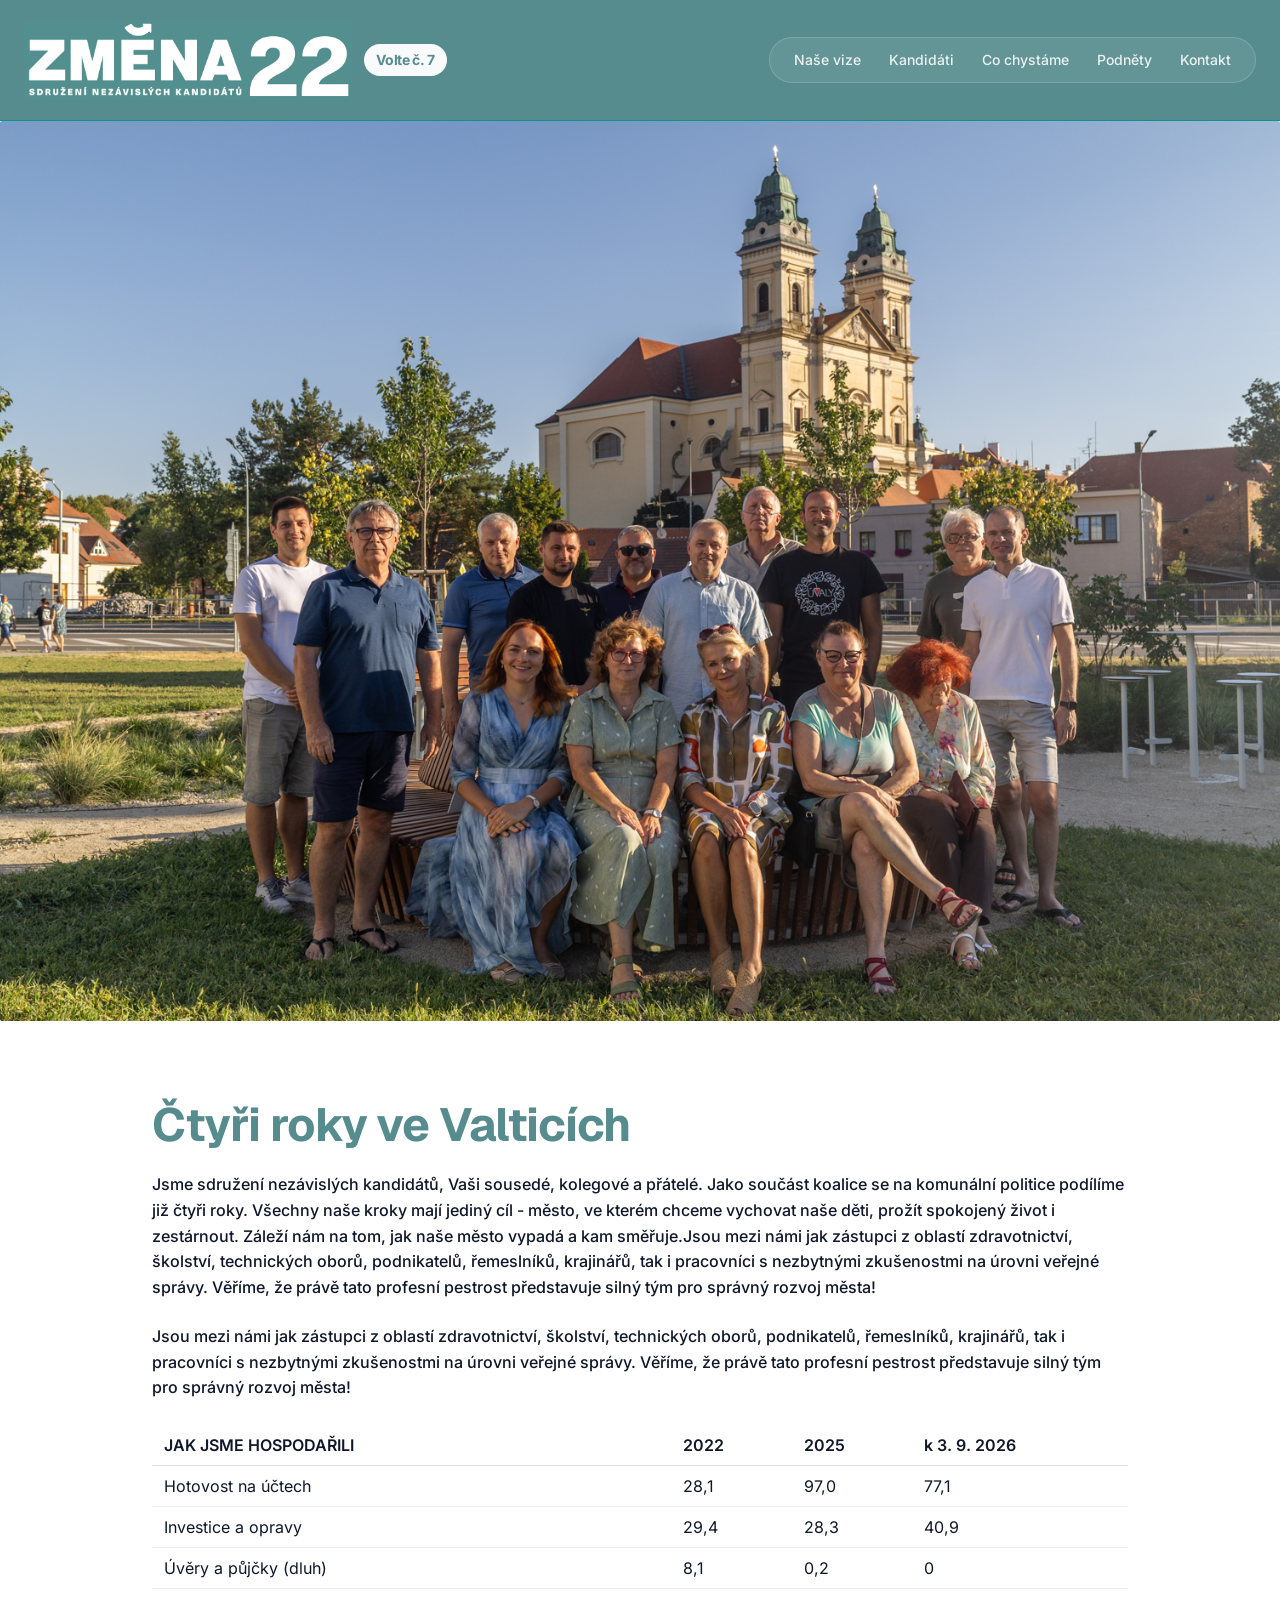
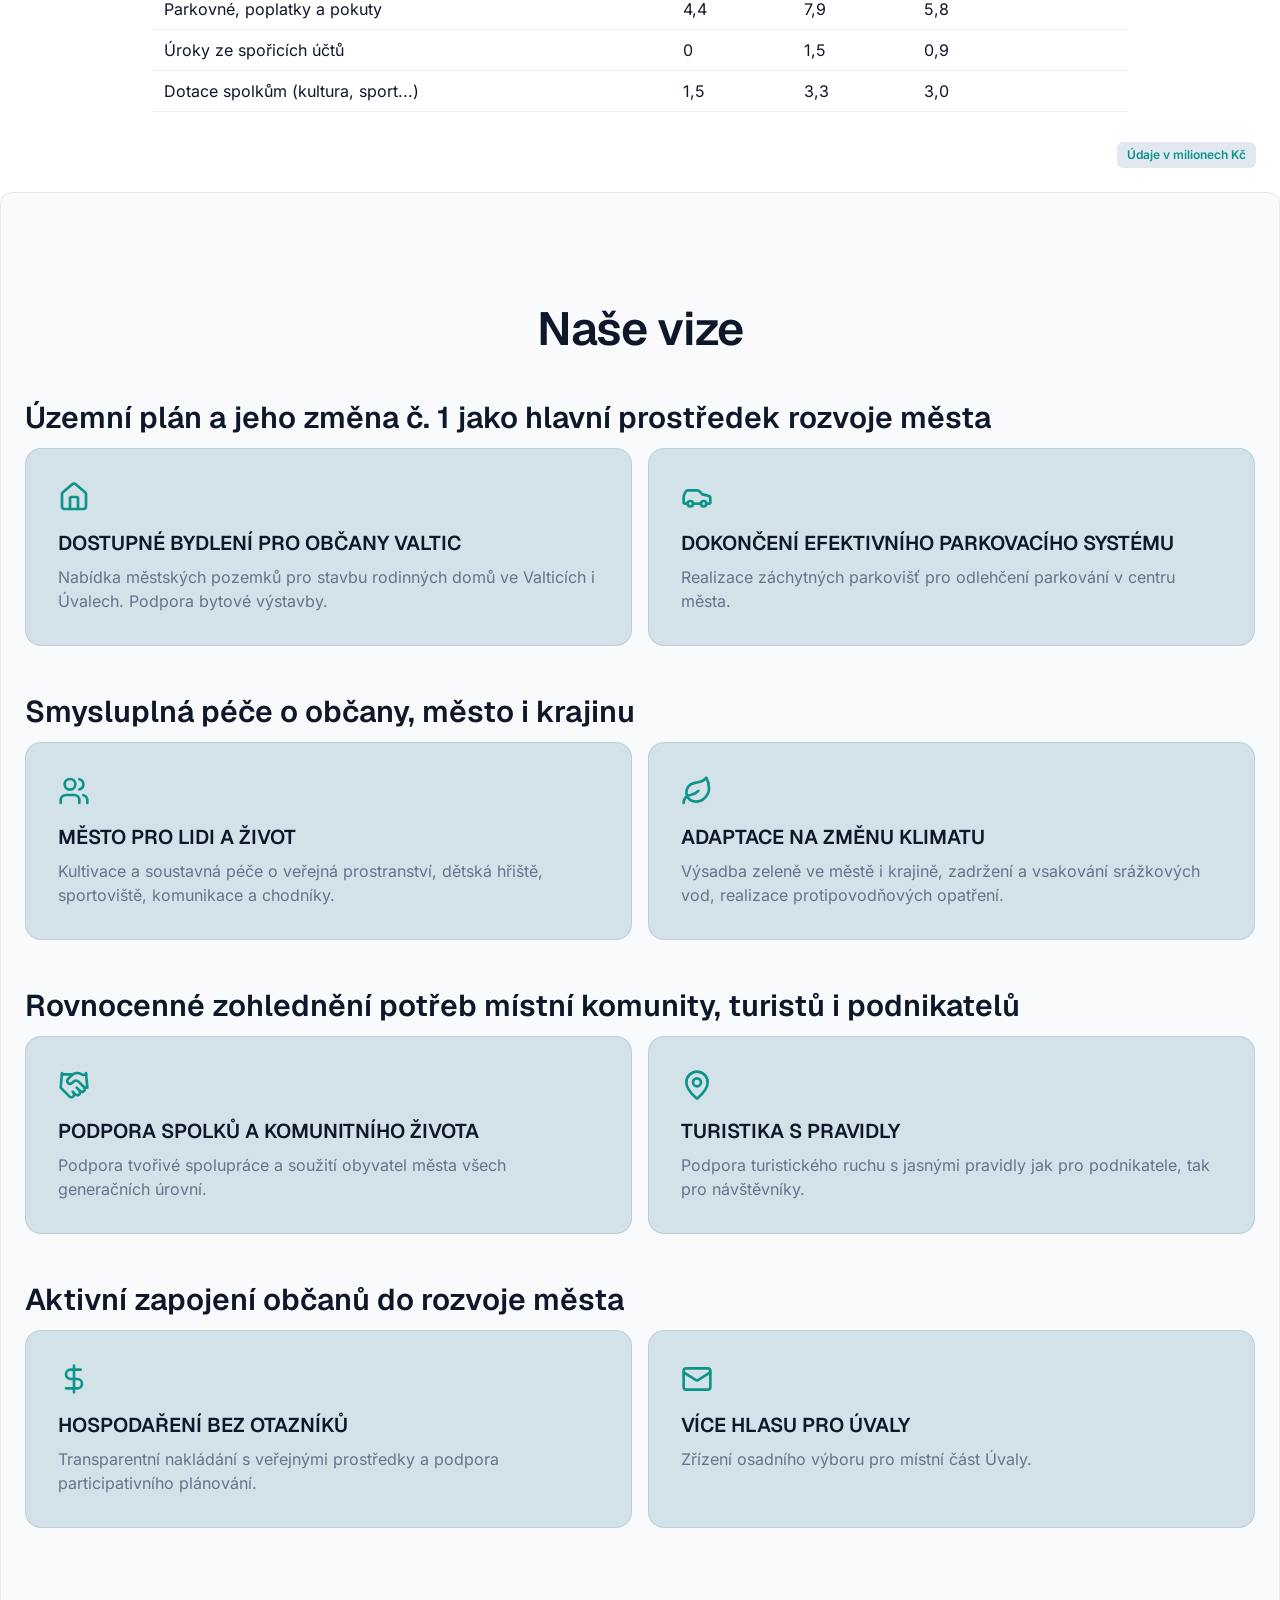
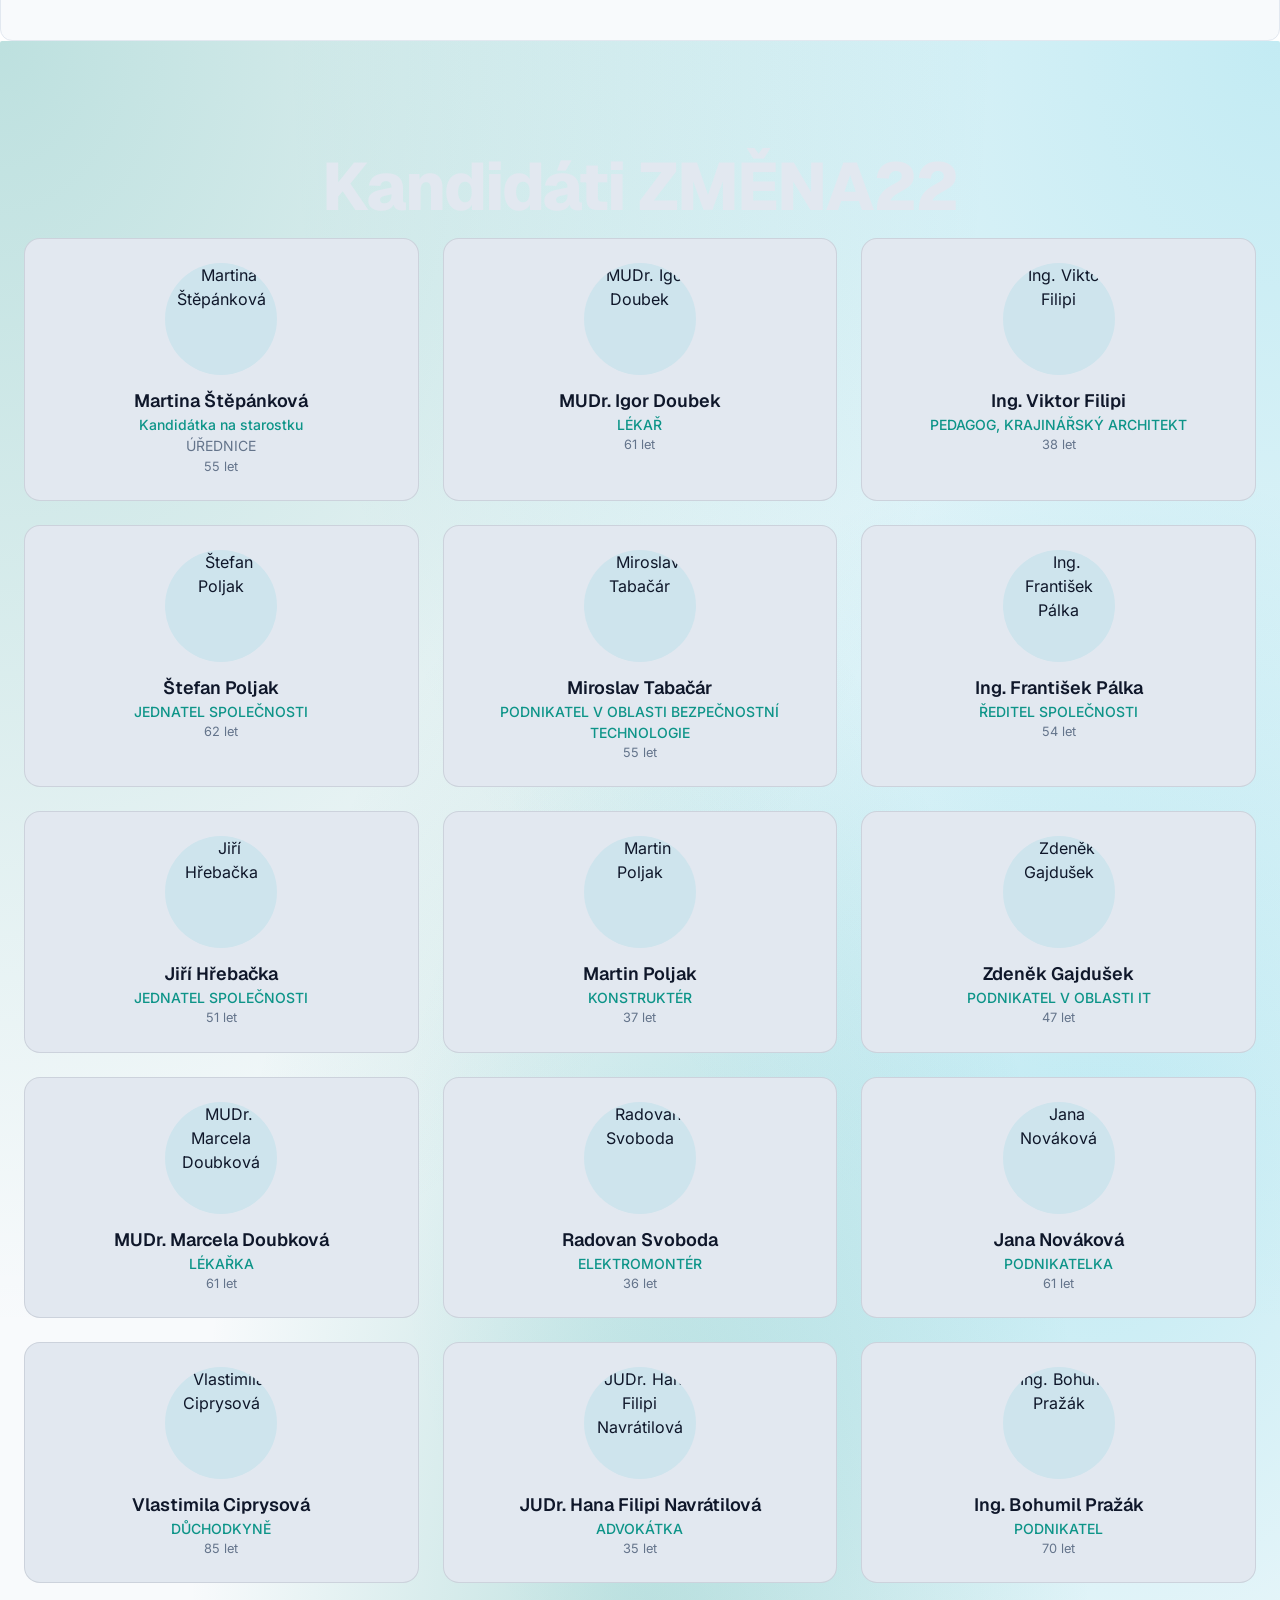
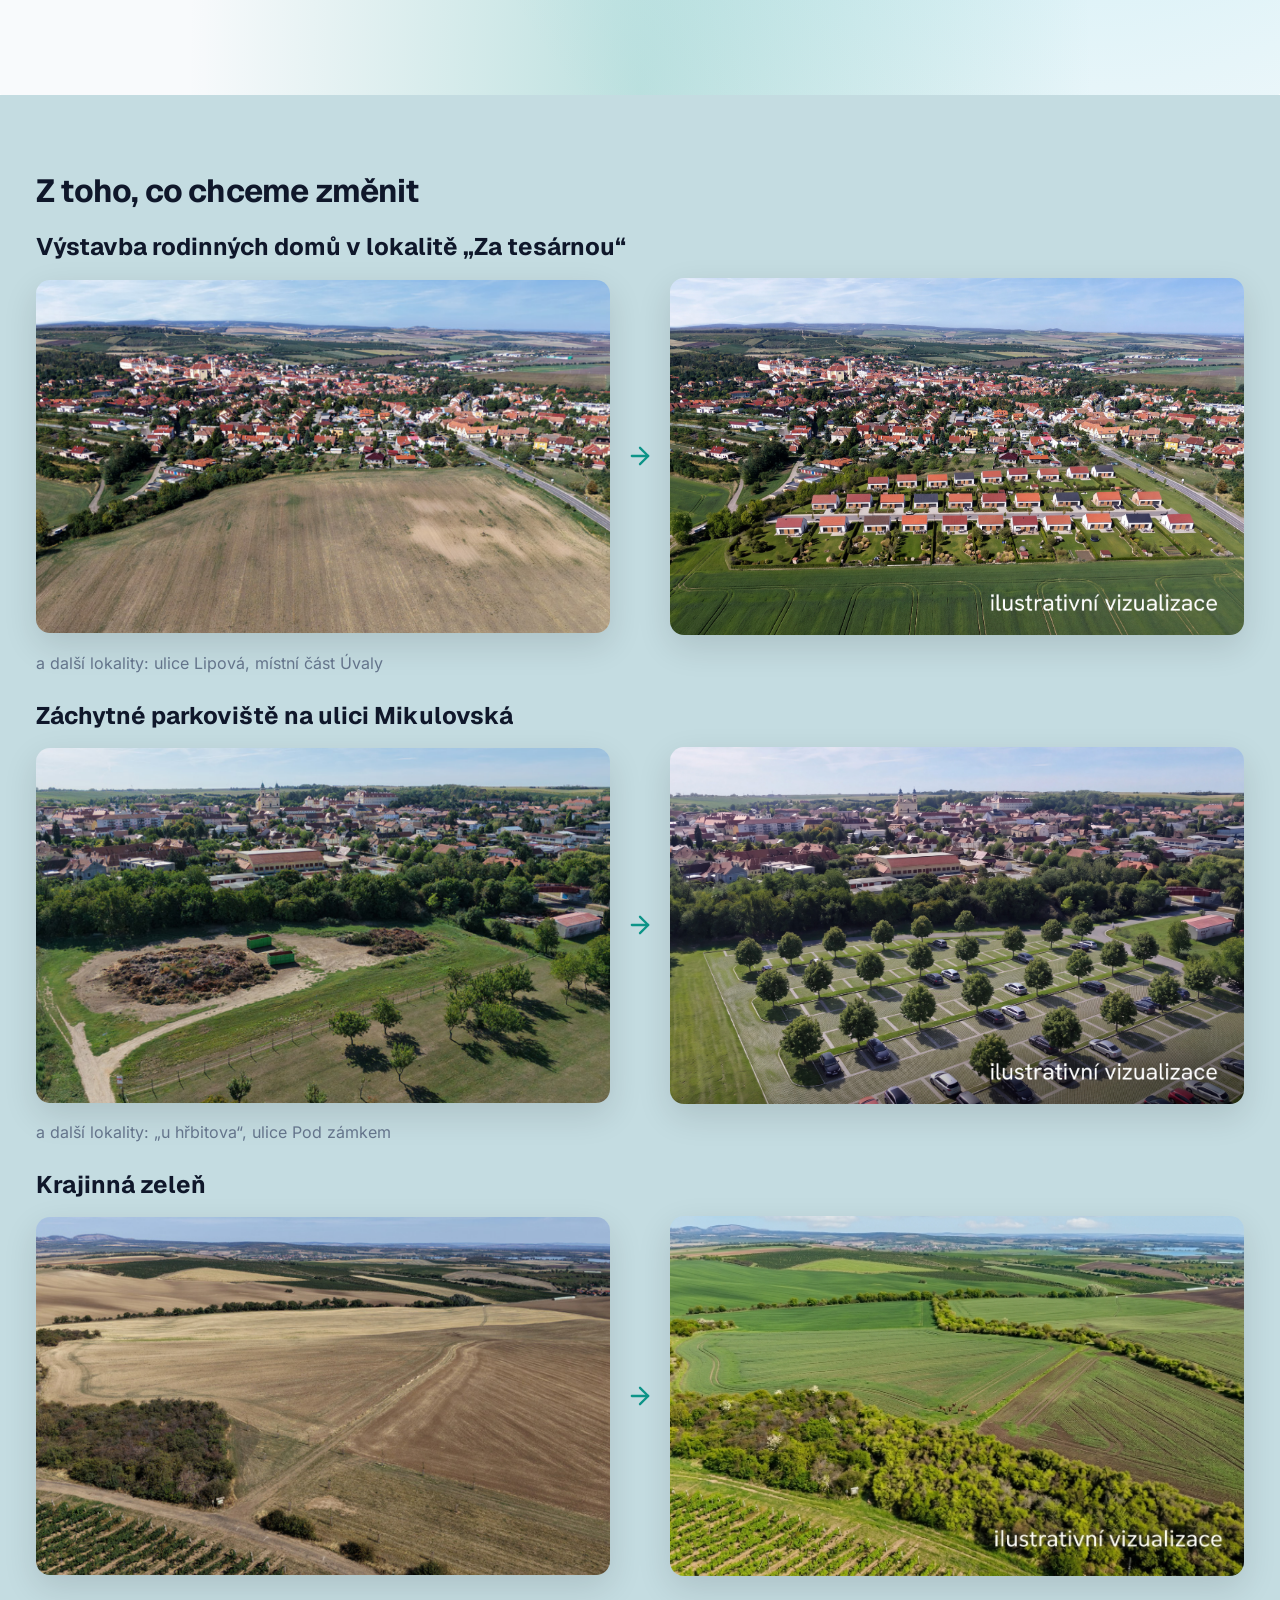
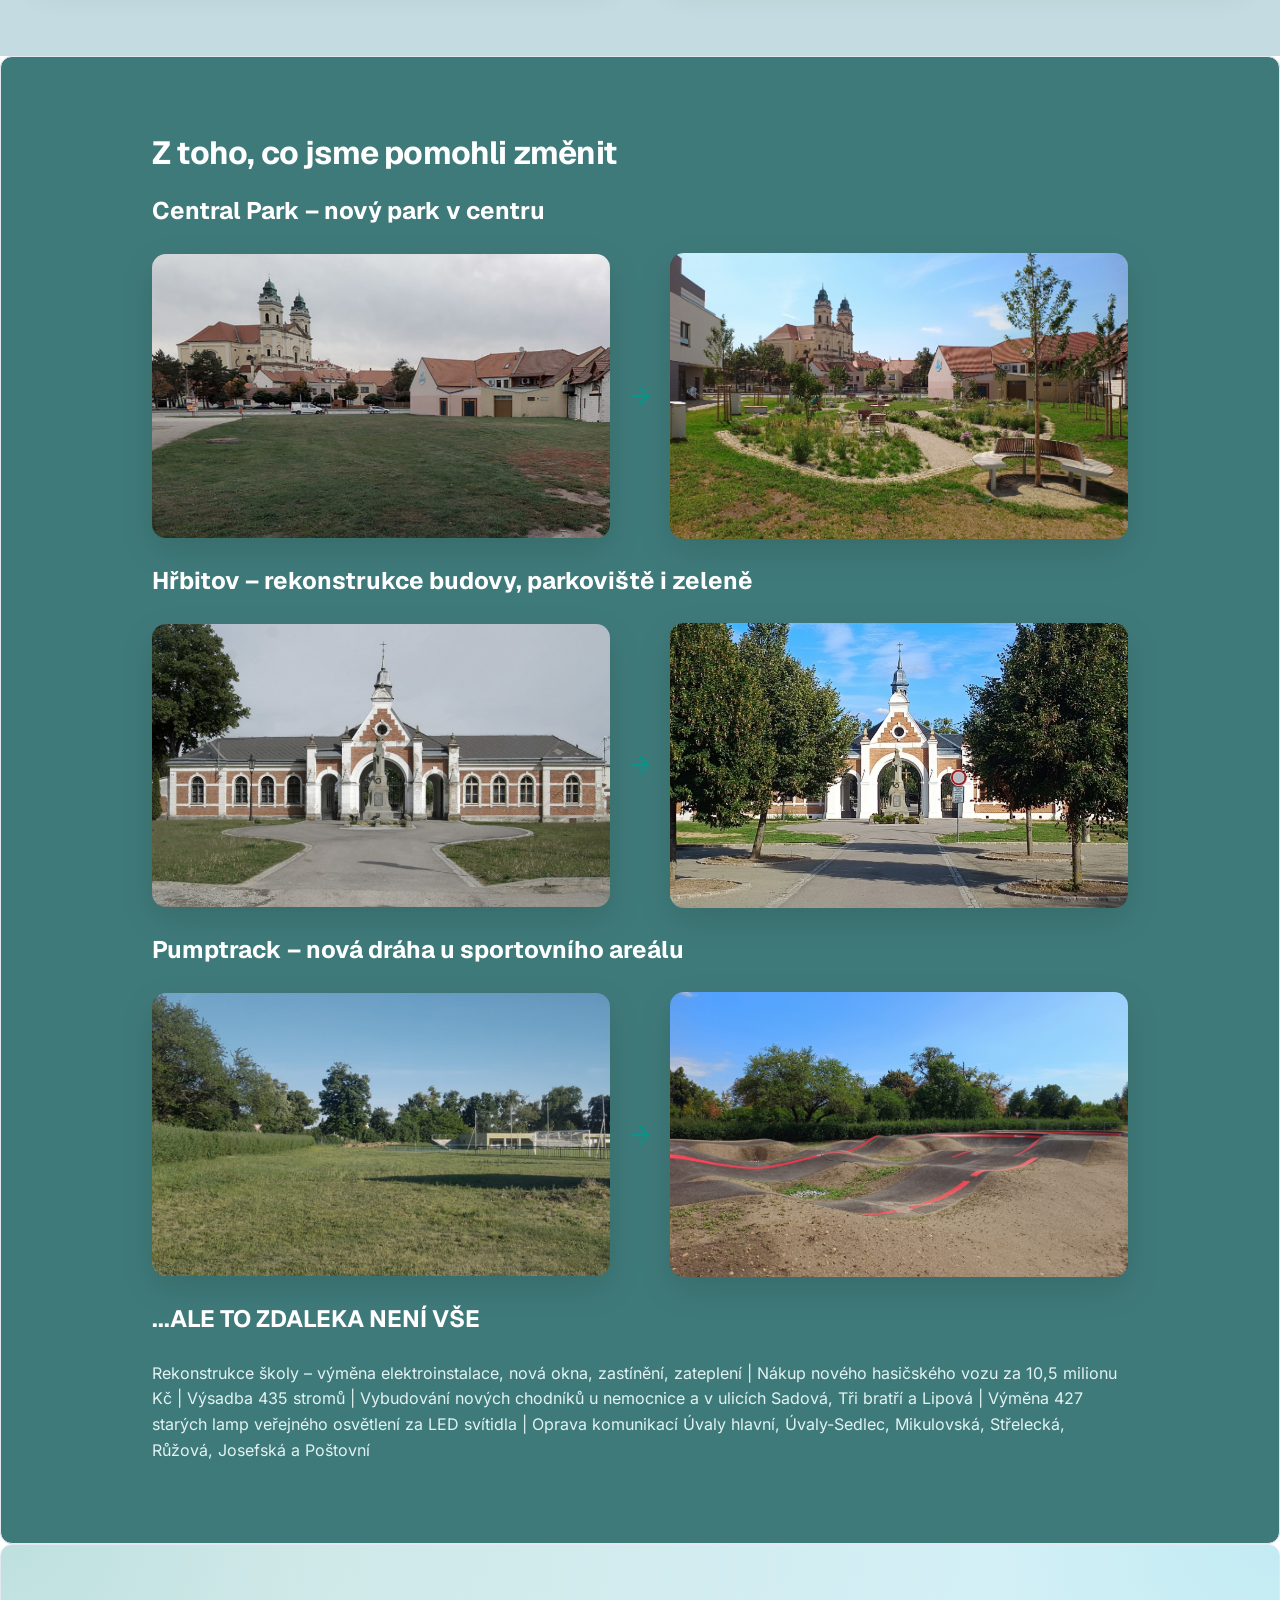
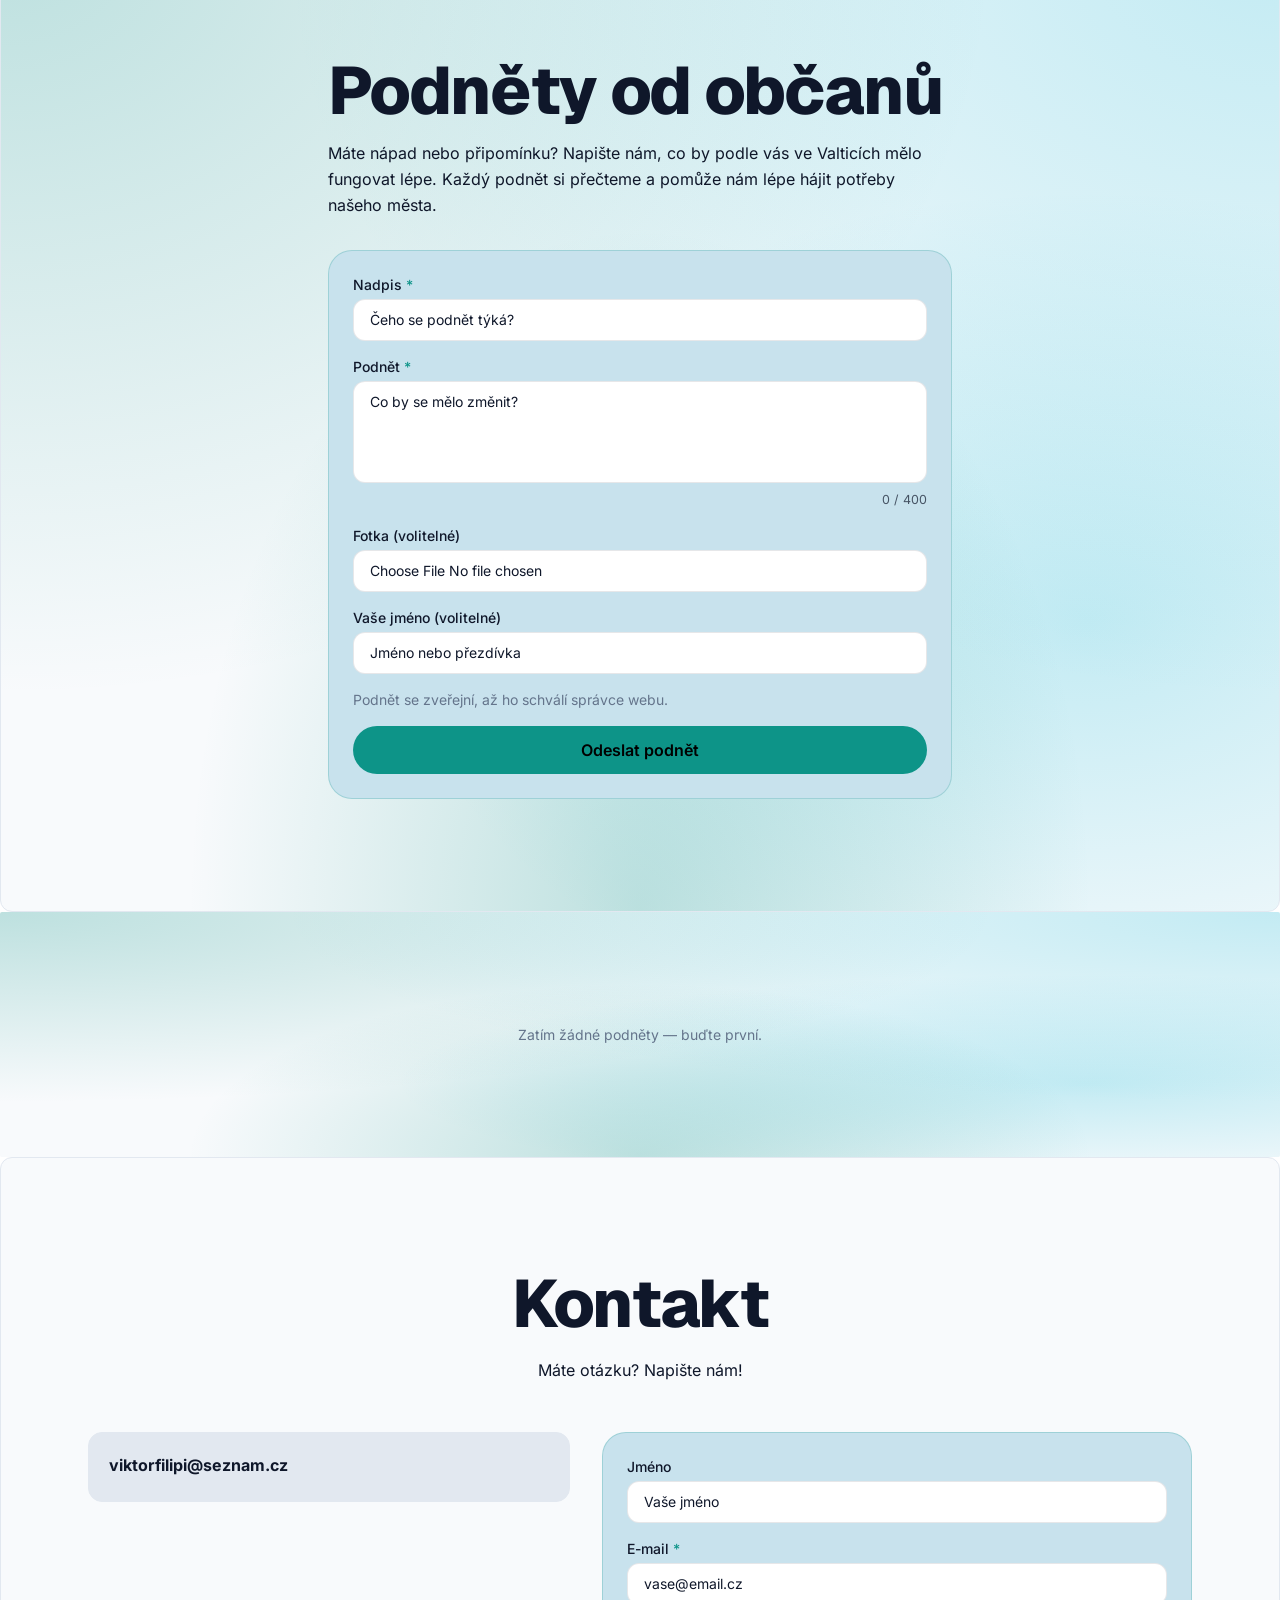
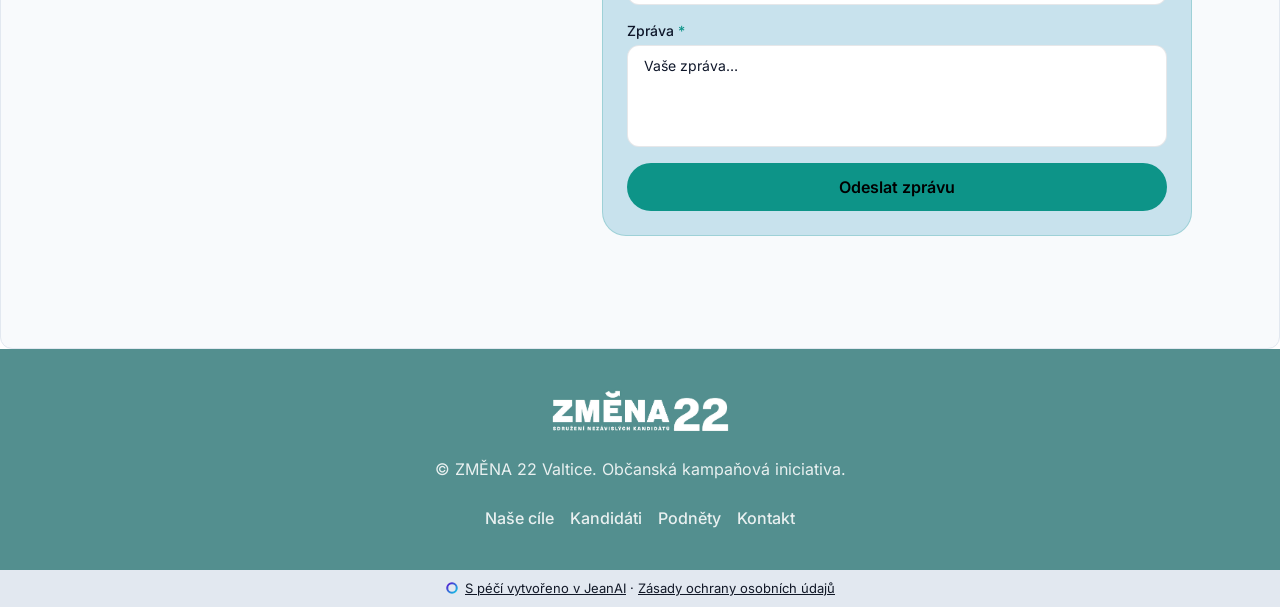
==== commit 2b9a07b3: "Deploy website: Změna22 Valtice" ====
--- a/index.html
+++ b/index.html
@@ -23,15 +23,15 @@
   </head>
   <body>
     <div class="jean-site-shell" data-jean-motion="off" style="min-height:100vh;display:flex;flex-direction:column">
-    <header data-jean-burger="{&quot;panelCss&quot;:&quot;background:#FFFFFF;border-color:color-mix(in srgb, #0F172A 10%, transparent)&quot;,&quot;linkCss&quot;:&quot;color:#0F172A&quot;,&quot;links&quot;:[{&quot;href&quot;:&quot;#section_features_mtwowsd0_mtvniy&quot;,&quot;label&quot;:&quot;Naše vize&quot;},{&quot;href&quot;:&quot;#section_kandidati&quot;,&quot;label&quot;:&quot;Kandidáti&quot;},{&quot;href&quot;:&quot;#section_co_chystame&quot;,&quot;label&quot;:&quot;Co chystáme&quot;},{&quot;href&quot;:&quot;#section_podnety&quot;,&quot;label&quot;:&quot;Podněty&quot;},{&quot;href&quot;:&quot;#section_kontakt&quot;,&quot;label&quot;:&quot;Kontakt&quot;}],&quot;cta&quot;:null,&quot;mobileOnly&quot;:true}" class="sticky top-0 z-50" style="background-color:#568c8e;border-bottom:none;color:rgba(255,255,255,0.87);--color-text:rgba(255,255,255,0.87);--color-heading:#ffffff;--color-muted:rgba(255,255,255,0.64);--color-surface:rgba(255,255,255,0.08);--color-surface-tint:rgba(255,255,255,0.1);--color-surface-strong:rgba(255,255,255,0.14);--color-card:rgba(255,255,255,0.08);--color-card-strong:rgba(255,255,255,0.12);--color-line:rgba(255,255,255,0.14);--color-line-strong:rgba(255,255,255,0.24);--color-nav:rgba(255,255,255,0.08);--color-nav-border:rgba(255,255,255,0.16);--color-image-placeholder:rgba(255,255,255,0.08)" data-jean-header-size="large" id="section_header" data-section-id="section_header" data-section-type="header">
+    <header data-jean-burger="{&quot;panelCss&quot;:&quot;background:#FFFFFF;border-color:color-mix(in srgb, #0F172A 10%, transparent)&quot;,&quot;linkCss&quot;:&quot;color:#0F172A&quot;,&quot;links&quot;:[{&quot;href&quot;:&quot;#section_features_mtwowsd0_mtvniy&quot;,&quot;label&quot;:&quot;Naše vize&quot;},{&quot;href&quot;:&quot;#section_kandidati&quot;,&quot;label&quot;:&quot;Kandidáti&quot;},{&quot;href&quot;:&quot;#section_co_chystame&quot;,&quot;label&quot;:&quot;Co chystáme&quot;},{&quot;href&quot;:&quot;#section_podnety&quot;,&quot;label&quot;:&quot;Podněty&quot;},{&quot;href&quot;:&quot;#section_kontakt&quot;,&quot;label&quot;:&quot;Kontakt&quot;}],&quot;cta&quot;:null,&quot;mobileOnly&quot;:true}" class="sticky top-0 z-50" style="background-color:#568c8e;backdrop-filter:blur(0px);-webkit-backdrop-filter:blur(0px);border-bottom:1px solid #0d9488;color:rgba(255,255,255,0.87);--color-text:rgba(255,255,255,0.87);--color-heading:#ffffff;--color-muted:rgba(255,255,255,0.64);--color-surface:rgba(255,255,255,0.08);--color-surface-tint:rgba(255,255,255,0.1);--color-surface-strong:rgba(255,255,255,0.14);--color-card:rgba(255,255,255,0.08);--color-card-strong:rgba(255,255,255,0.12);--color-line:rgba(255,255,255,0.14);--color-line-strong:rgba(255,255,255,0.24);--color-nav:rgba(255,255,255,0.08);--color-nav-border:rgba(255,255,255,0.16);--color-image-placeholder:rgba(255,255,255,0.08)" data-jean-header-size="large" id="section_header" data-section-id="section_header" data-section-type="header">
       <div class="max-w-7xl mx-auto px-6 py-3 flex items-center justify-between gap-8">
         <span class="inline-flex items-center gap-3 flex-shrink-0"><span class="inline-flex items-center gap-2.5 flex-shrink-0"><img src="/images/logo-1.png" alt="ZMĚNA 22" class="h-9 jean-header-logo w-auto object-contain flex-shrink-0"></span><span class="inline-flex items-center whitespace-nowrap flex-shrink-0 px-3 py-1.5 text-sm font-bold tracking-tight rounded-full" data-block-id="b_a600ef4f2f104385ab4fab18" data-block-type="badge" style="background-color:#F8FAFC;color:#568c8e">Volte č. 7</span></span>
-        <nav class="hidden md:flex gap-6" data-block-id="block_main_nav" data-block-type="nav_links">
-          <a href="#section_features_mtwowsd0_mtvniy" class="text-sm font-medium hover:opacity-70 transition-opacity" style="color:var(--color-text)">Naše vize</a>
-          <a href="#section_kandidati" class="text-sm font-medium hover:opacity-70 transition-opacity" style="color:var(--color-text)">Kandidáti</a>
-          <a href="#section_co_chystame" class="text-sm font-medium hover:opacity-70 transition-opacity" style="color:var(--color-text)">Co chystáme</a>
-          <a href="#section_podnety" class="text-sm font-medium hover:opacity-70 transition-opacity" style="color:var(--color-text)">Podněty</a>
-          <a href="#section_kontakt" class="text-sm font-medium hover:opacity-70 transition-opacity" style="color:var(--color-text)">Kontakt</a>
+        <nav class="hidden md:flex items-center gap-1 px-3 py-1.5 rounded-full" style="background-color:var(--color-nav);border:1px solid var(--color-nav-border)" data-block-id="block_main_nav" data-block-type="nav_links">
+          <a href="#section_features_mtwowsd0_mtvniy" class="text-sm font-medium px-3 py-1.5 rounded-full hover:opacity-70 transition-opacity" style="color:var(--color-text)">Naše vize</a>
+          <a href="#section_kandidati" class="text-sm font-medium px-3 py-1.5 rounded-full hover:opacity-70 transition-opacity" style="color:var(--color-text)">Kandidáti</a>
+          <a href="#section_co_chystame" class="text-sm font-medium px-3 py-1.5 rounded-full hover:opacity-70 transition-opacity" style="color:var(--color-text)">Co chystáme</a>
+          <a href="#section_podnety" class="text-sm font-medium px-3 py-1.5 rounded-full hover:opacity-70 transition-opacity" style="color:var(--color-text)">Podněty</a>
+          <a href="#section_kontakt" class="text-sm font-medium px-3 py-1.5 rounded-full hover:opacity-70 transition-opacity" style="color:var(--color-text)">Kontakt</a>
         </nav>
         
         <button type="button" aria-expanded="false" aria-controls="jean-header-menu" aria-label="Menu" class="md:hidden inline-flex flex-col justify-center items-center gap-1.5 w-11 h-11 -mr-2 flex-shrink-0 cursor-pointer bg-transparent border-0">
@@ -48,7 +48,7 @@
           
           <div class="relative">
           
-          <h1 class="text-5xl lg:text-8xl tracking-tight" data-block-id="block_hero_heading" data-block-type="text.heading" style="color:#e5ffff;font-family:var(--font-heading);font-weight:800;font-size:clamp(3rem, 2rem + 3.4vw, 4.5rem)"></h1>
+          <h1 class="text-5xl lg:text-7xl tracking-tight" data-block-id="block_hero_heading" data-block-type="text.heading" style="color:#e5ffff;font-family:var(--font-heading);font-weight:800;font-size:clamp(3rem, 2rem + 3.4vw, 4.5rem)"></h1>
           <p class="mt-6 text-lg max-w-2xl mx-auto" data-block-id="block_hero_text" data-block-type="text.paragraph" style="color:rgba(255,255,255,0.86);font-family:var(--font-body);font-weight:400"></p>
           
           
@@ -76,7 +76,7 @@
           <h3 class="text-2xl lg:text-3xl font-semibold mb-3" style="color:var(--color-text);font-family:var(--font-heading)">Územní plán a jeho změna č. 1 jako hlavní prostředek rozvoje města</h3>
           
           <div class="jean-stagger-grid grid grid-cols-1 md:grid-cols-2 lg:grid-cols-2 gap-6 items-start">
-          <div class="group jean-card p-8 rounded-2xl h-full flex flex-col jean-motion-layer jean-stagger-card jean-parallax-up" data-jean-reveal="true" data-block-id="b_d06361ed21834a78be57b9b2" data-block-type="card" style="transition-delay:0s">
+          <div class="group jean-card jean-float p-8 rounded-2xl h-full flex flex-col jean-motion-layer jean-stagger-card jean-parallax-up" data-jean-reveal="true" data-block-id="b_d06361ed21834a78be57b9b2" data-block-type="card" style="transition-delay:0s">
             
             <div class="mb-4" style="color:var(--color-primary)"><svg xmlns="http://www.w3.org/2000/svg" class="lucide lucide-house" width="32" height="32" viewBox="0 0 24 24" fill="none" stroke="currentColor" stroke-width="2" stroke-linecap="round" stroke-linejoin="round" aria-hidden="true"><path d="M15 21v-8a1 1 0 0 0-1-1h-4a1 1 0 0 0-1 1v8" /> <path d="M3 10a2 2 0 0 1 .709-1.528l7-5.999a2 2 0 0 1 2.582 0l7 5.999A2 2 0 0 1 21 10v9a2 2 0 0 1-2 2H5a2 2 0 0 1-2-2z" /></svg></div>
             <h3 class="text-xl font-semibold mb-2" style="color:var(--color-text)">DOSTUPNÉ BYDLENÍ PRO OBČANY VALTIC</h3>
@@ -85,7 +85,7 @@
 ve Valticích i Úvalech. Podpora
 bytové výstavby.</p>
           </div>
-          <div class="group jean-card p-8 rounded-2xl h-full flex flex-col jean-motion-layer jean-stagger-card jean-parallax-down" data-jean-reveal="true" data-block-id="b_c9de176bcc4f4a47b234546c" data-block-type="card" style="transition-delay:0.08s">
+          <div class="group jean-card jean-float p-8 rounded-2xl h-full flex flex-col jean-motion-layer jean-stagger-card jean-parallax-down" data-jean-reveal="true" data-block-id="b_c9de176bcc4f4a47b234546c" data-block-type="card" style="transition-delay:0.08s">
             
             <div class="mb-4" style="color:var(--color-primary)"><svg xmlns="http://www.w3.org/2000/svg" class="lucide lucide-car" width="32" height="32" viewBox="0 0 24 24" fill="none" stroke="currentColor" stroke-width="2" stroke-linecap="round" stroke-linejoin="round" aria-hidden="true"><path d="M19 17h2c.6 0 1-.4 1-1v-3c0-.9-.7-1.7-1.5-1.9C18.7 10.6 16 10 16 10s-1.3-1.4-2.2-2.3c-.5-.4-1.1-.7-1.8-.7H5c-.6 0-1.1.4-1.4.9l-1.4 2.9A3.7 3.7 0 0 0 2 12v4c0 .6.4 1 1 1h2" /> <circle cx="7" cy="17" r="2" /> <path d="M9 17h6" /> <circle cx="17" cy="17" r="2" /></svg></div>
             <h3 class="text-xl font-semibold mb-2" style="color:var(--color-text)">DOKONČENÍ EFEKTIVNÍHO PARKOVACÍHO SYSTÉMU</h3>
@@ -99,13 +99,13 @@
           <h3 class="text-2xl lg:text-3xl font-semibold mb-3" style="color:var(--color-text);font-family:var(--font-heading)">Smysluplná péče o občany, město i krajinu</h3>
           
           <div class="jean-stagger-grid grid grid-cols-1 md:grid-cols-2 lg:grid-cols-2 gap-6 items-start">
-          <div class="group jean-card p-8 rounded-2xl h-full flex flex-col jean-motion-layer jean-stagger-card jean-parallax-up" data-jean-reveal="true" data-block-id="card_mesto_pro_lidi" data-block-type="card" style="transition-delay:0.16s">
+          <div class="group jean-card jean-float p-8 rounded-2xl h-full flex flex-col jean-motion-layer jean-stagger-card jean-parallax-up" data-jean-reveal="true" data-block-id="card_mesto_pro_lidi" data-block-type="card" style="transition-delay:0.16s">
             
             <div class="mb-4" style="color:var(--color-primary)"><svg xmlns="http://www.w3.org/2000/svg" class="lucide lucide-users" width="32" height="32" viewBox="0 0 24 24" fill="none" stroke="currentColor" stroke-width="2" stroke-linecap="round" stroke-linejoin="round" aria-hidden="true"><path d="M16 21v-2a4 4 0 0 0-4-4H6a4 4 0 0 0-4 4v2" /> <path d="M16 3.128a4 4 0 0 1 0 7.744" /> <path d="M22 21v-2a4 4 0 0 0-3-3.87" /> <circle cx="9" cy="7" r="4" /></svg></div>
             <h3 class="text-xl font-semibold mb-2" style="color:var(--color-text)">MĚSTO PRO LIDI A ŽIVOT</h3>
             <p style="color:var(--color-muted)">Kultivace a soustavná péče o veřejná prostranství, dětská hřiště, sportoviště, komunikace a chodníky.</p>
           </div>
-          <div class="group jean-card p-8 rounded-2xl h-full flex flex-col jean-motion-layer jean-stagger-card jean-parallax-down" data-jean-reveal="true" data-block-id="card_adaptace_klima" data-block-type="card" style="transition-delay:0.24s">
+          <div class="group jean-card jean-float p-8 rounded-2xl h-full flex flex-col jean-motion-layer jean-stagger-card jean-parallax-down" data-jean-reveal="true" data-block-id="card_adaptace_klima" data-block-type="card" style="transition-delay:0.24s">
             
             <div class="mb-4" style="color:var(--color-primary)"><svg xmlns="http://www.w3.org/2000/svg" class="lucide lucide-leaf" width="32" height="32" viewBox="0 0 24 24" fill="none" stroke="currentColor" stroke-width="2" stroke-linecap="round" stroke-linejoin="round" aria-hidden="true"><path d="M11 20A7 7 0 0 1 9.8 6.1C15.5 5 17 4.48 19 2c1 2 2 4.18 2 8 0 5.5-4.78 10-10 10Z" /> <path d="M2 21c0-3 1.85-5.36 5.08-6C9.5 14.52 12 13 13 12" /></svg></div>
             <h3 class="text-xl font-semibold mb-2" style="color:var(--color-text)">ADAPTACE NA ZMĚNU KLIMATU</h3>
@@ -117,13 +117,13 @@
           <h3 class="text-2xl lg:text-3xl font-semibold mb-3" style="color:var(--color-text);font-family:var(--font-heading)">Rovnocenné zohlednění potřeb místní komunity, turistů i podnikatelů</h3>
           
           <div class="jean-stagger-grid grid grid-cols-1 md:grid-cols-2 lg:grid-cols-2 gap-6 items-start">
-          <div class="group jean-card p-8 rounded-2xl h-full flex flex-col jean-motion-layer jean-stagger-card jean-parallax-up" data-jean-reveal="true" data-block-id="card_podpora_spolku" data-block-type="card" style="transition-delay:0.32s">
+          <div class="group jean-card jean-float p-8 rounded-2xl h-full flex flex-col jean-motion-layer jean-stagger-card jean-parallax-up" data-jean-reveal="true" data-block-id="card_podpora_spolku" data-block-type="card" style="transition-delay:0.32s">
             
             <div class="mb-4" style="color:var(--color-primary)"><svg xmlns="http://www.w3.org/2000/svg" class="lucide lucide-handshake" width="32" height="32" viewBox="0 0 24 24" fill="none" stroke="currentColor" stroke-width="2" stroke-linecap="round" stroke-linejoin="round" aria-hidden="true"><path d="m11 17 2 2a1 1 0 1 0 3-3" /> <path d="m14 14 2.5 2.5a1 1 0 1 0 3-3l-3.88-3.88a3 3 0 0 0-4.24 0l-.88.88a1 1 0 1 1-3-3l2.81-2.81a5.79 5.79 0 0 1 7.06-.87l.47.28a2 2 0 0 0 1.42.25L21 4" /> <path d="m21 3 1 11h-2" /> <path d="M3 3 2 14l6.5 6.5a1 1 0 1 0 3-3" /> <path d="M3 4h8" /></svg></div>
             <h3 class="text-xl font-semibold mb-2" style="color:var(--color-text)">PODPORA SPOLKŮ A KOMUNITNÍHO ŽIVOTA</h3>
             <p style="color:var(--color-muted)">Podpora tvořivé spolupráce a soužití obyvatel města všech generačních úrovní.</p>
           </div>
-          <div class="group jean-card p-8 rounded-2xl h-full flex flex-col jean-motion-layer jean-stagger-card jean-parallax-down" data-jean-reveal="true" data-block-id="card_turistika_pravidly" data-block-type="card" style="transition-delay:0.4s">
+          <div class="group jean-card jean-float p-8 rounded-2xl h-full flex flex-col jean-motion-layer jean-stagger-card jean-parallax-down" data-jean-reveal="true" data-block-id="card_turistika_pravidly" data-block-type="card" style="transition-delay:0.4s">
             
             <div class="mb-4" style="color:var(--color-primary)"><svg xmlns="http://www.w3.org/2000/svg" class="lucide lucide-map-pin" width="32" height="32" viewBox="0 0 24 24" fill="none" stroke="currentColor" stroke-width="2" stroke-linecap="round" stroke-linejoin="round" aria-hidden="true"><path d="M20 10c0 4.993-5.539 10.193-7.399 11.799a1 1 0 0 1-1.202 0C9.539 20.193 4 14.993 4 10a8 8 0 0 1 16 0" /> <circle cx="12" cy="10" r="3" /></svg></div>
             <h3 class="text-xl font-semibold mb-2" style="color:var(--color-text)">TURISTIKA S PRAVIDLY</h3>
@@ -135,13 +135,13 @@
           <h3 class="text-2xl lg:text-3xl font-semibold mb-3" style="color:var(--color-text);font-family:var(--font-heading)">Aktivní zapojení občanů do rozvoje města</h3>
           
           <div class="jean-stagger-grid grid grid-cols-1 md:grid-cols-2 lg:grid-cols-2 gap-6 items-start">
-          <div class="group jean-card p-8 rounded-2xl h-full flex flex-col jean-motion-layer jean-stagger-card jean-parallax-up" data-jean-reveal="true" data-block-id="card_hospodareni" data-block-type="card" style="transition-delay:0.48s">
+          <div class="group jean-card jean-float p-8 rounded-2xl h-full flex flex-col jean-motion-layer jean-stagger-card jean-parallax-up" data-jean-reveal="true" data-block-id="card_hospodareni" data-block-type="card" style="transition-delay:0.48s">
             
             <div class="mb-4" style="color:var(--color-primary)"><svg xmlns="http://www.w3.org/2000/svg" class="lucide lucide-dollar-sign" width="32" height="32" viewBox="0 0 24 24" fill="none" stroke="currentColor" stroke-width="2" stroke-linecap="round" stroke-linejoin="round" aria-hidden="true"><line x1="12" x2="12" y1="2" y2="22" /> <path d="M17 5H9.5a3.5 3.5 0 0 0 0 7h5a3.5 3.5 0 0 1 0 7H6" /></svg></div>
             <h3 class="text-xl font-semibold mb-2" style="color:var(--color-text)">HOSPODAŘENÍ BEZ OTAZNÍKŮ</h3>
             <p style="color:var(--color-muted)">Transparentní nakládání s veřejnými prostředky a podpora participativního plánování.</p>
           </div>
-          <div class="group jean-card p-8 rounded-2xl h-full flex flex-col jean-motion-layer jean-stagger-card jean-parallax-down" data-jean-reveal="true" data-block-id="card_vice_hlasu" data-block-type="card" style="transition-delay:0.48s">
+          <div class="group jean-card jean-float p-8 rounded-2xl h-full flex flex-col jean-motion-layer jean-stagger-card jean-parallax-down" data-jean-reveal="true" data-block-id="card_vice_hlasu" data-block-type="card" style="transition-delay:0.48s">
             
             <div class="mb-4" style="color:var(--color-primary)"><svg xmlns="http://www.w3.org/2000/svg" class="lucide lucide-mail" width="32" height="32" viewBox="0 0 24 24" fill="none" stroke="currentColor" stroke-width="2" stroke-linecap="round" stroke-linejoin="round" aria-hidden="true"><path d="m22 7-8.991 5.727a2 2 0 0 1-2.009 0L2 7" /> <rect x="2" y="4" width="20" height="16" rx="2" /></svg></div>
             <h3 class="text-xl font-semibold mb-2" style="color:var(--color-text)">VÍCE HLASU PRO ÚVALY</h3>
--- a/assets/utilities.css
+++ b/assets/utilities.css
@@ -28,8 +28,8 @@
     --text-4xl--line-height: calc(2.5 / 2.25);
     --text-5xl: 3rem;
     --text-5xl--line-height: 1;
-    --text-8xl: 6rem;
-    --text-8xl--line-height: 1;
+    --text-7xl: 4.5rem;
+    --text-7xl--line-height: 1;
     --font-weight-medium: 500;
     --font-weight-semibold: 600;
     --font-weight-bold: 700;
@@ -523,9 +523,9 @@
       font-size: var(--text-4xl);
       line-height: var(--tw-leading, var(--text-4xl--line-height));
     }
-    .lg\:text-8xl {
-      font-size: var(--text-8xl);
-      line-height: var(--tw-leading, var(--text-8xl--line-height));
+    .lg\:text-7xl {
+      font-size: var(--text-7xl);
+      line-height: var(--tw-leading, var(--text-7xl--line-height));
     }
   }
 }
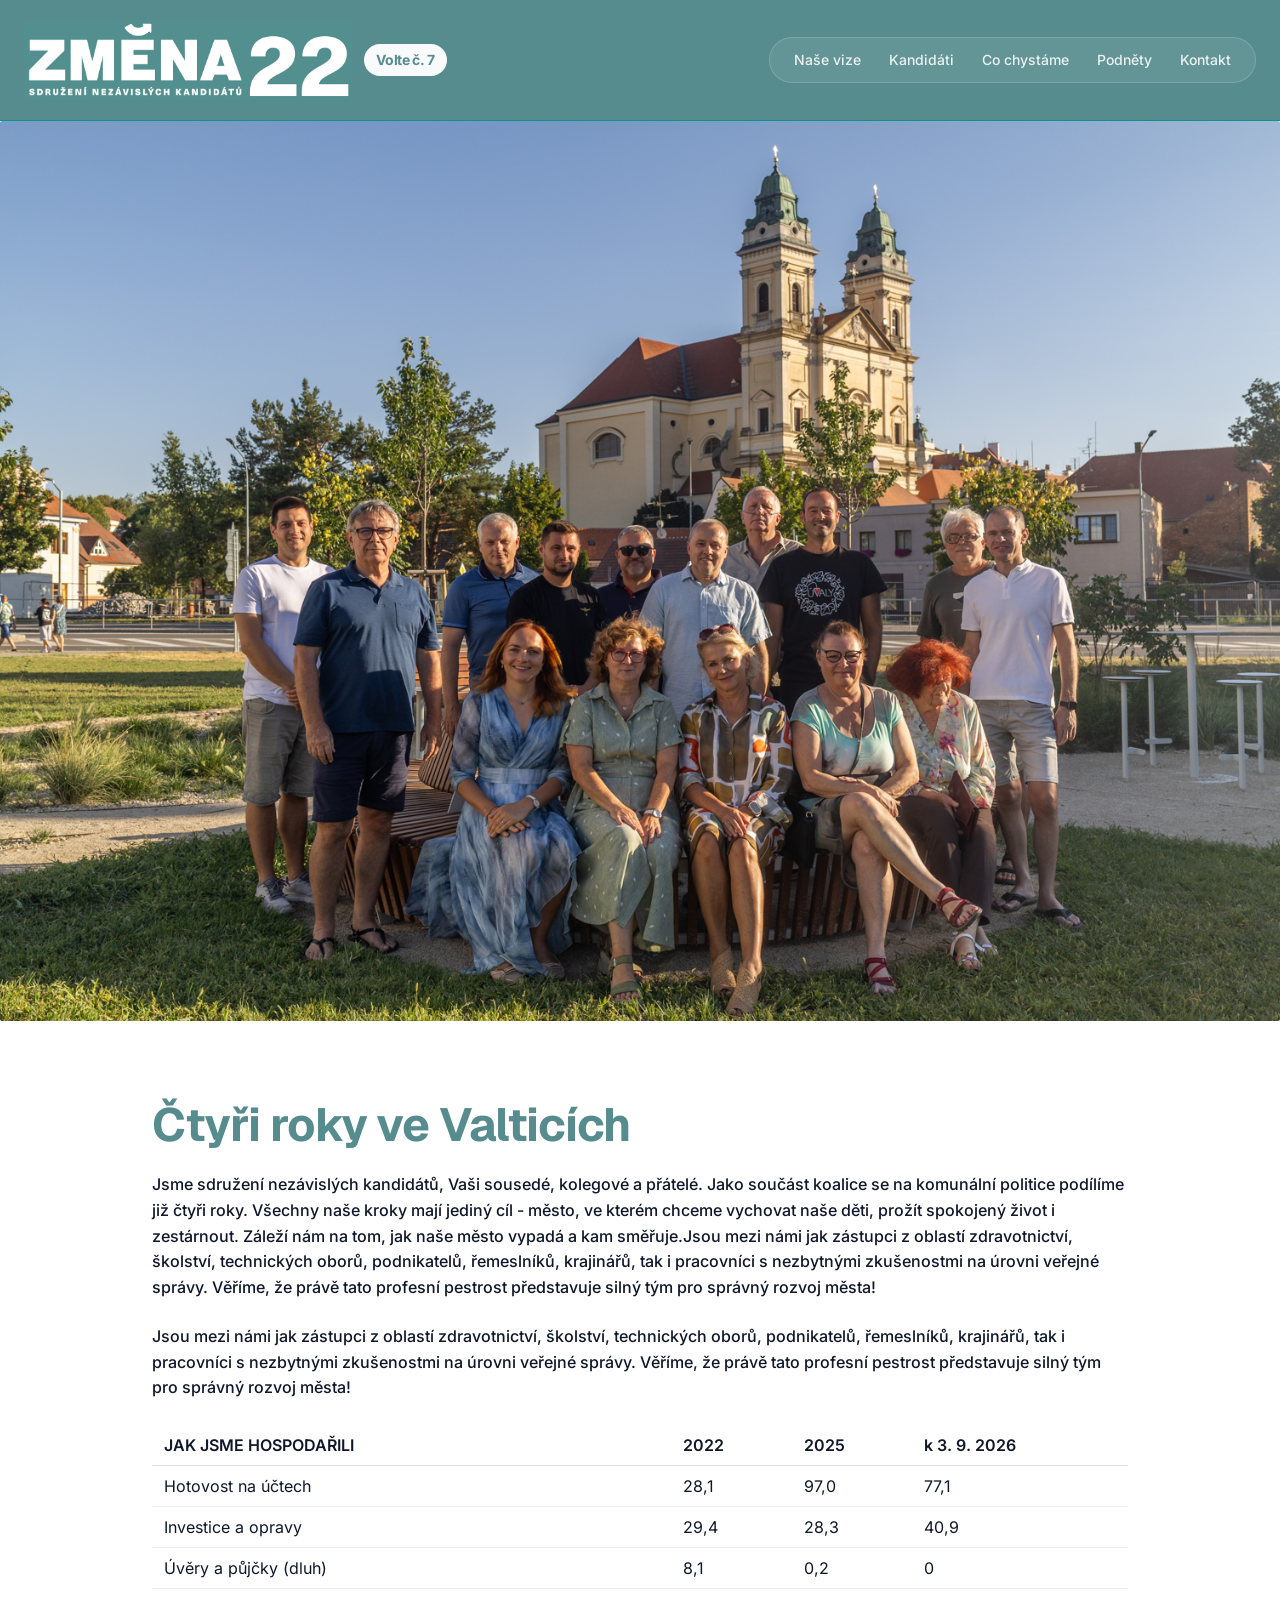
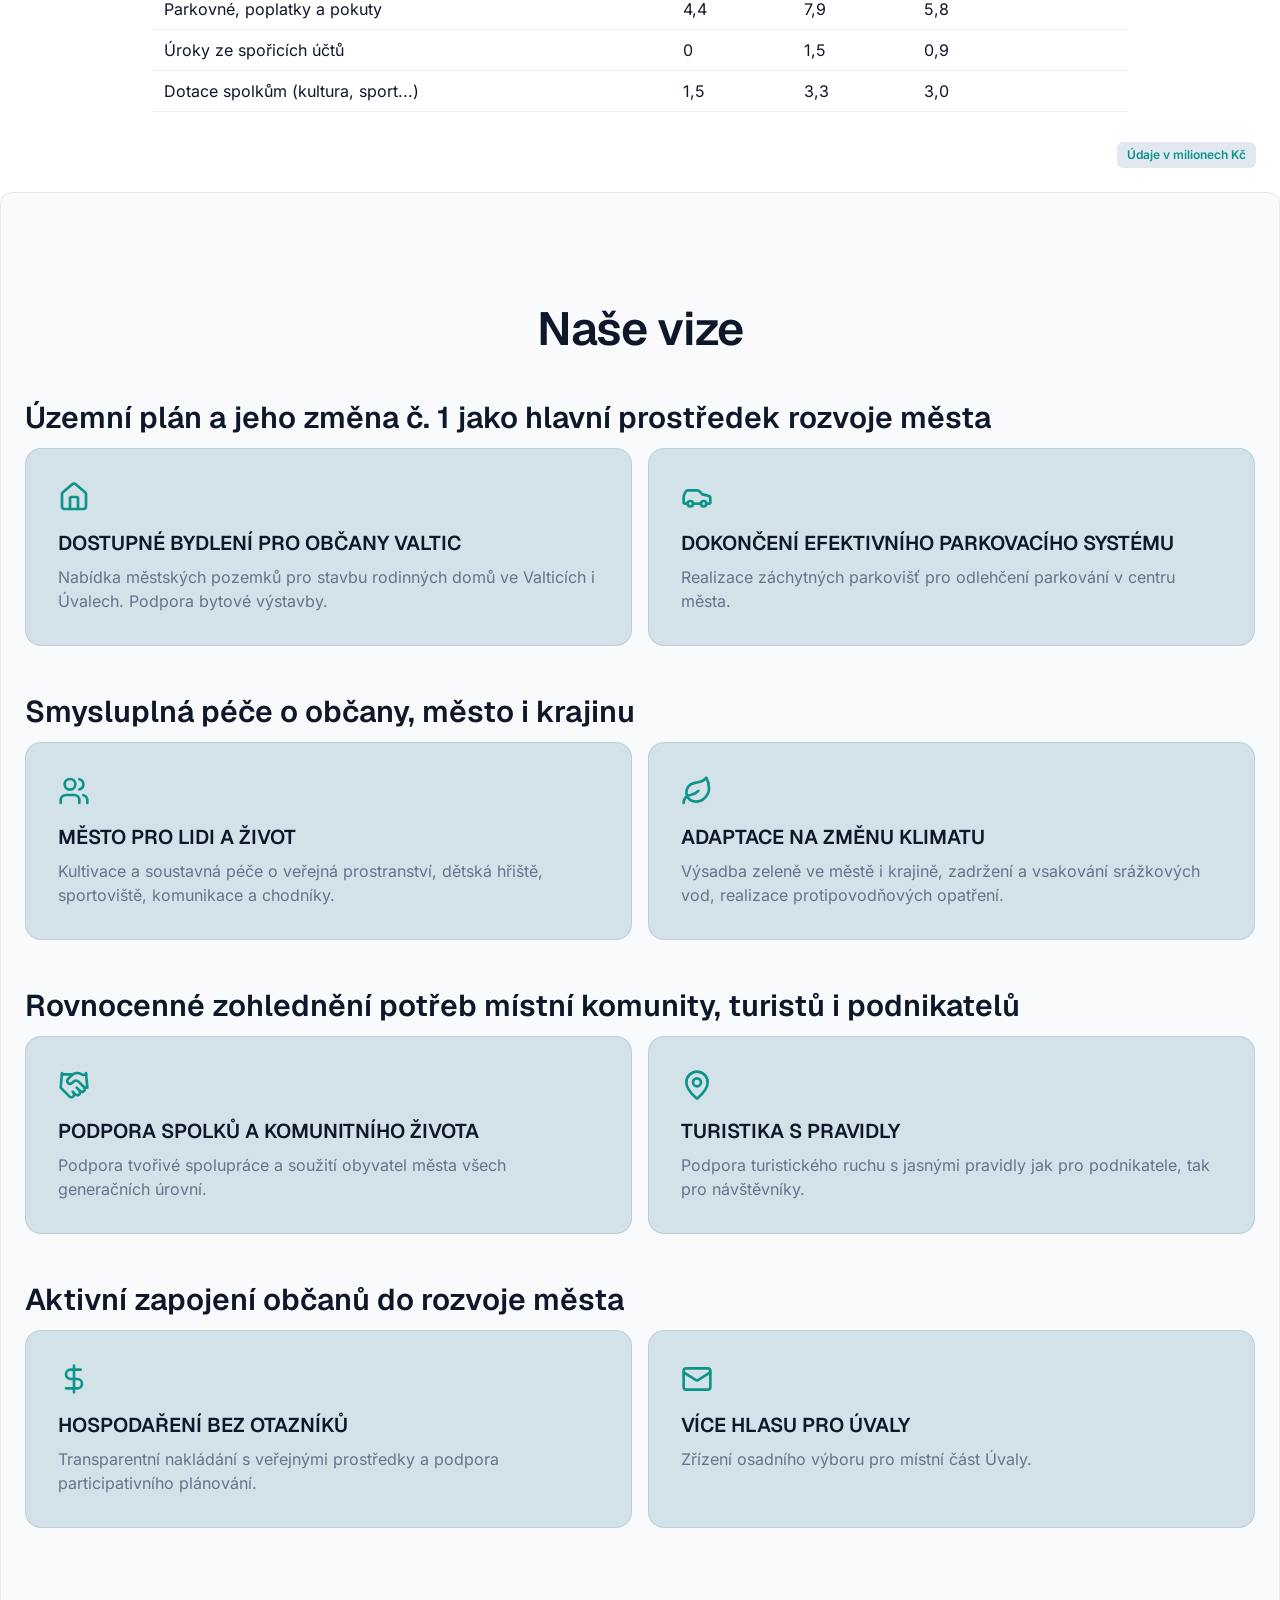
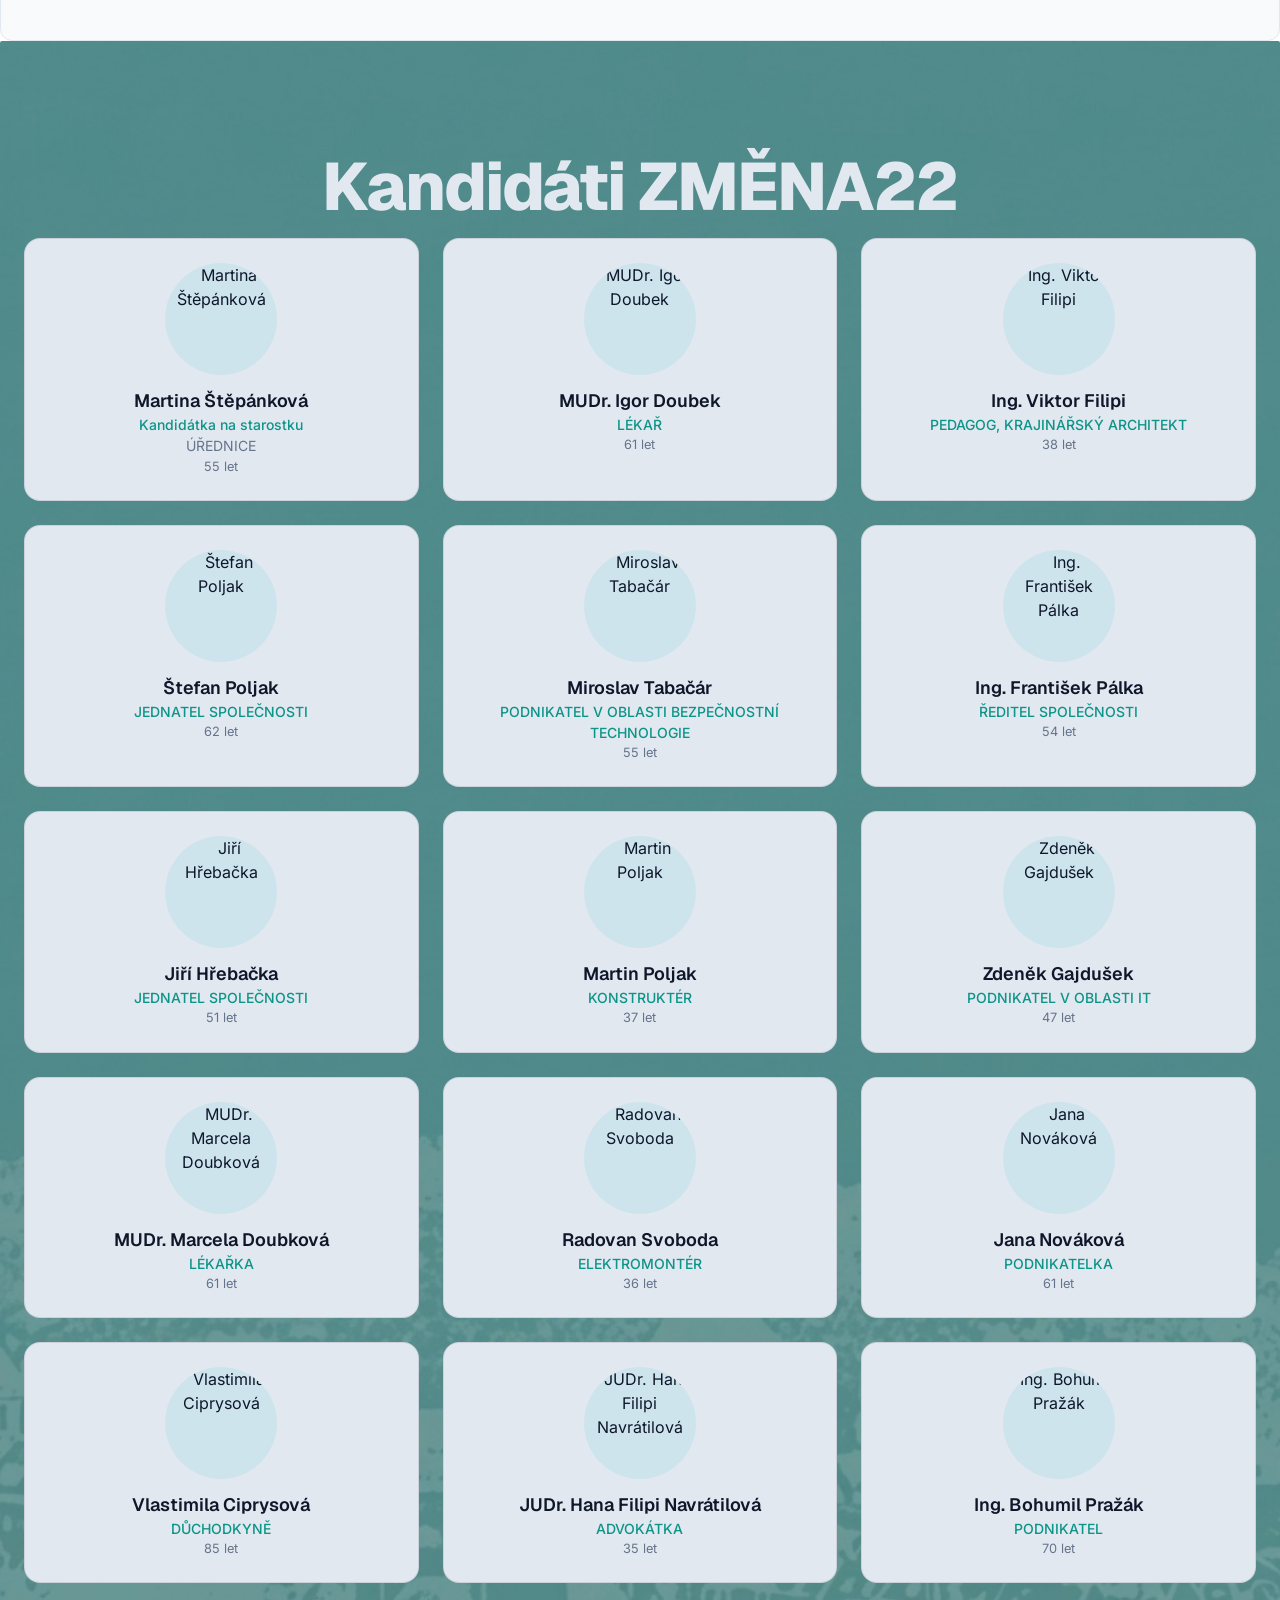
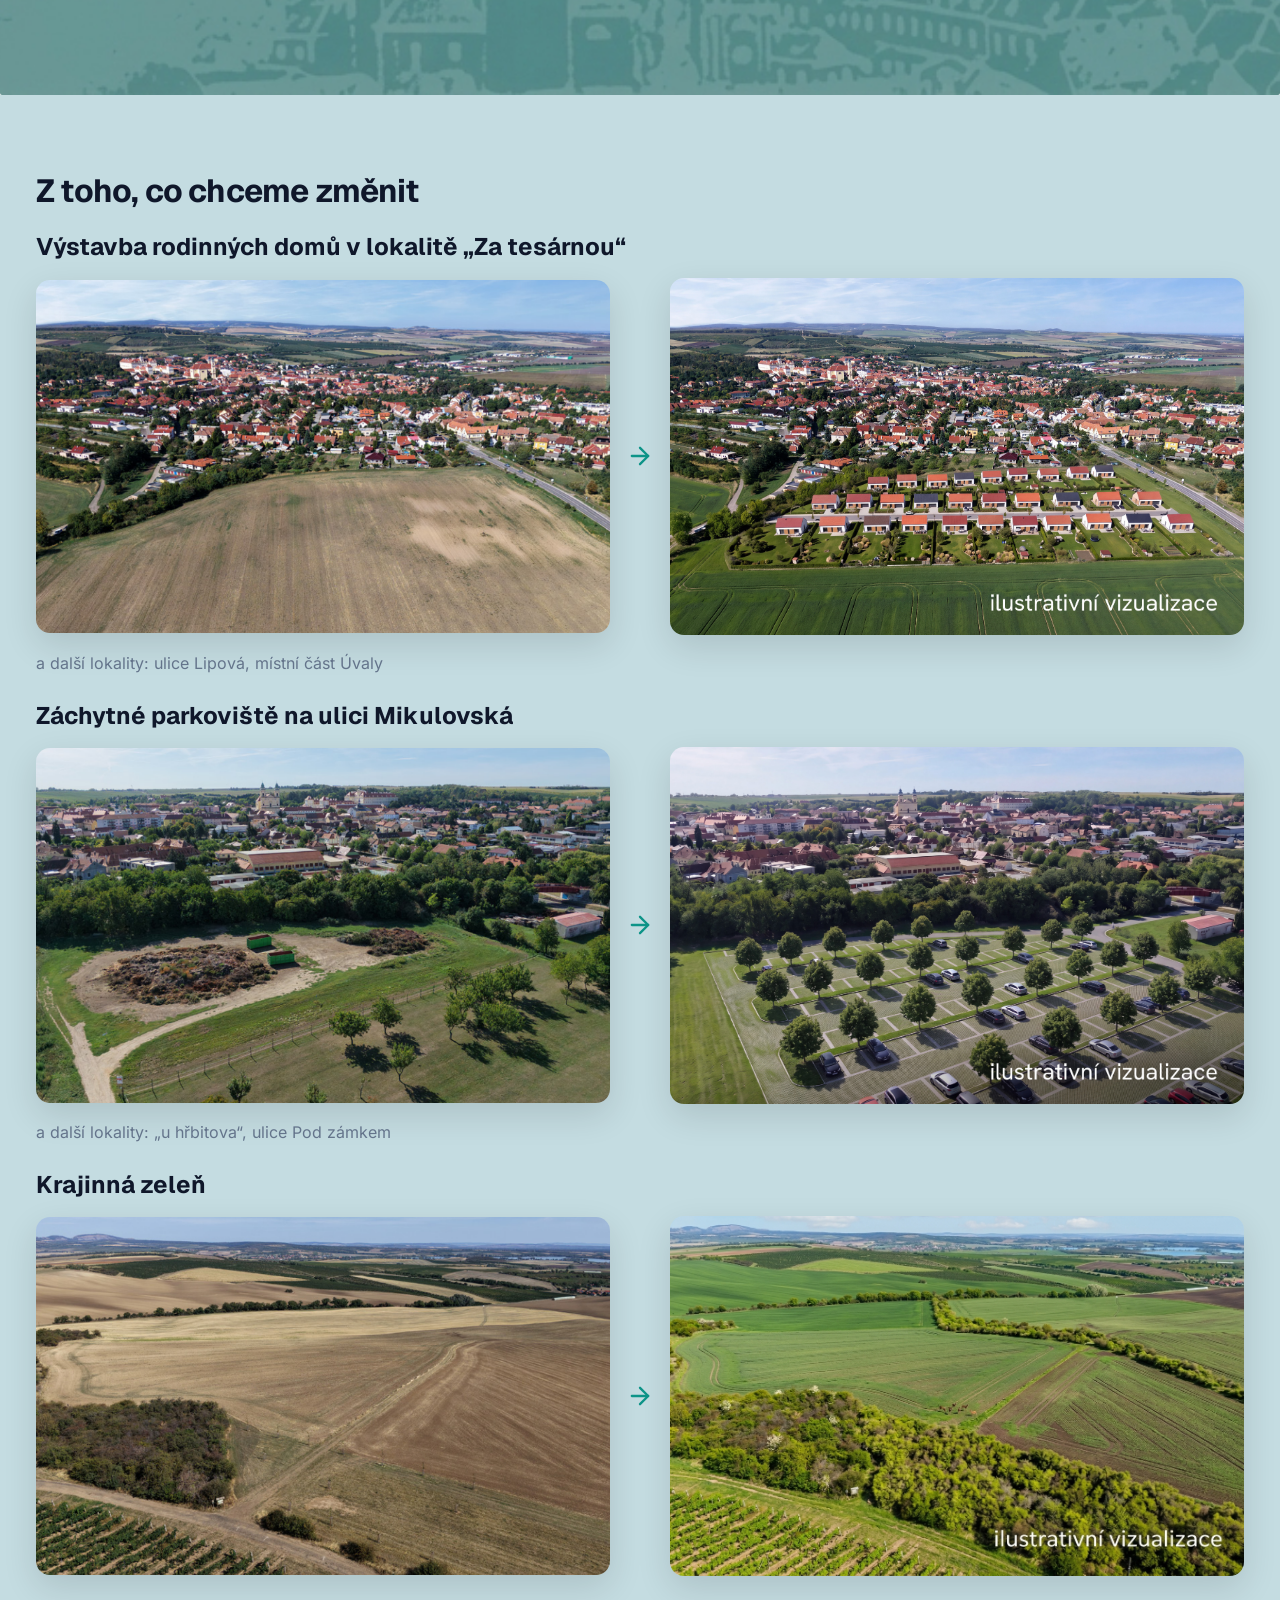
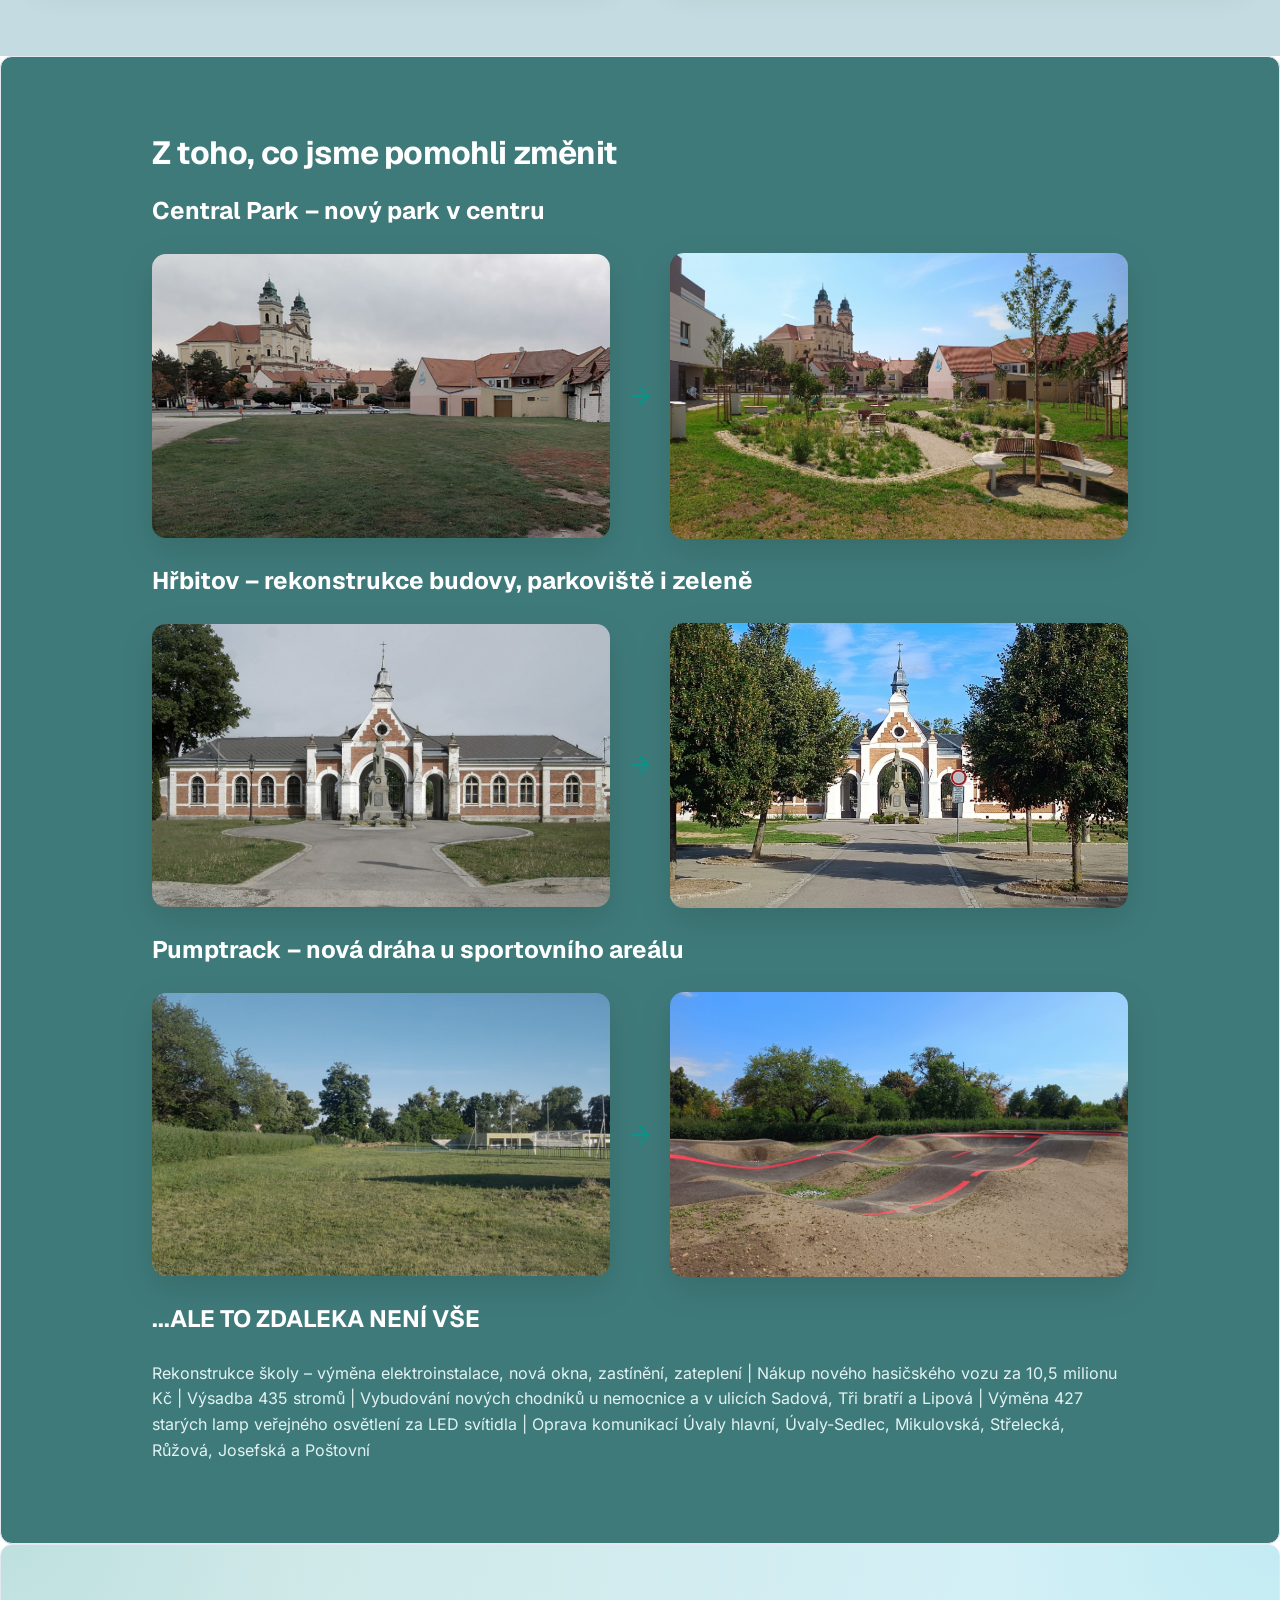
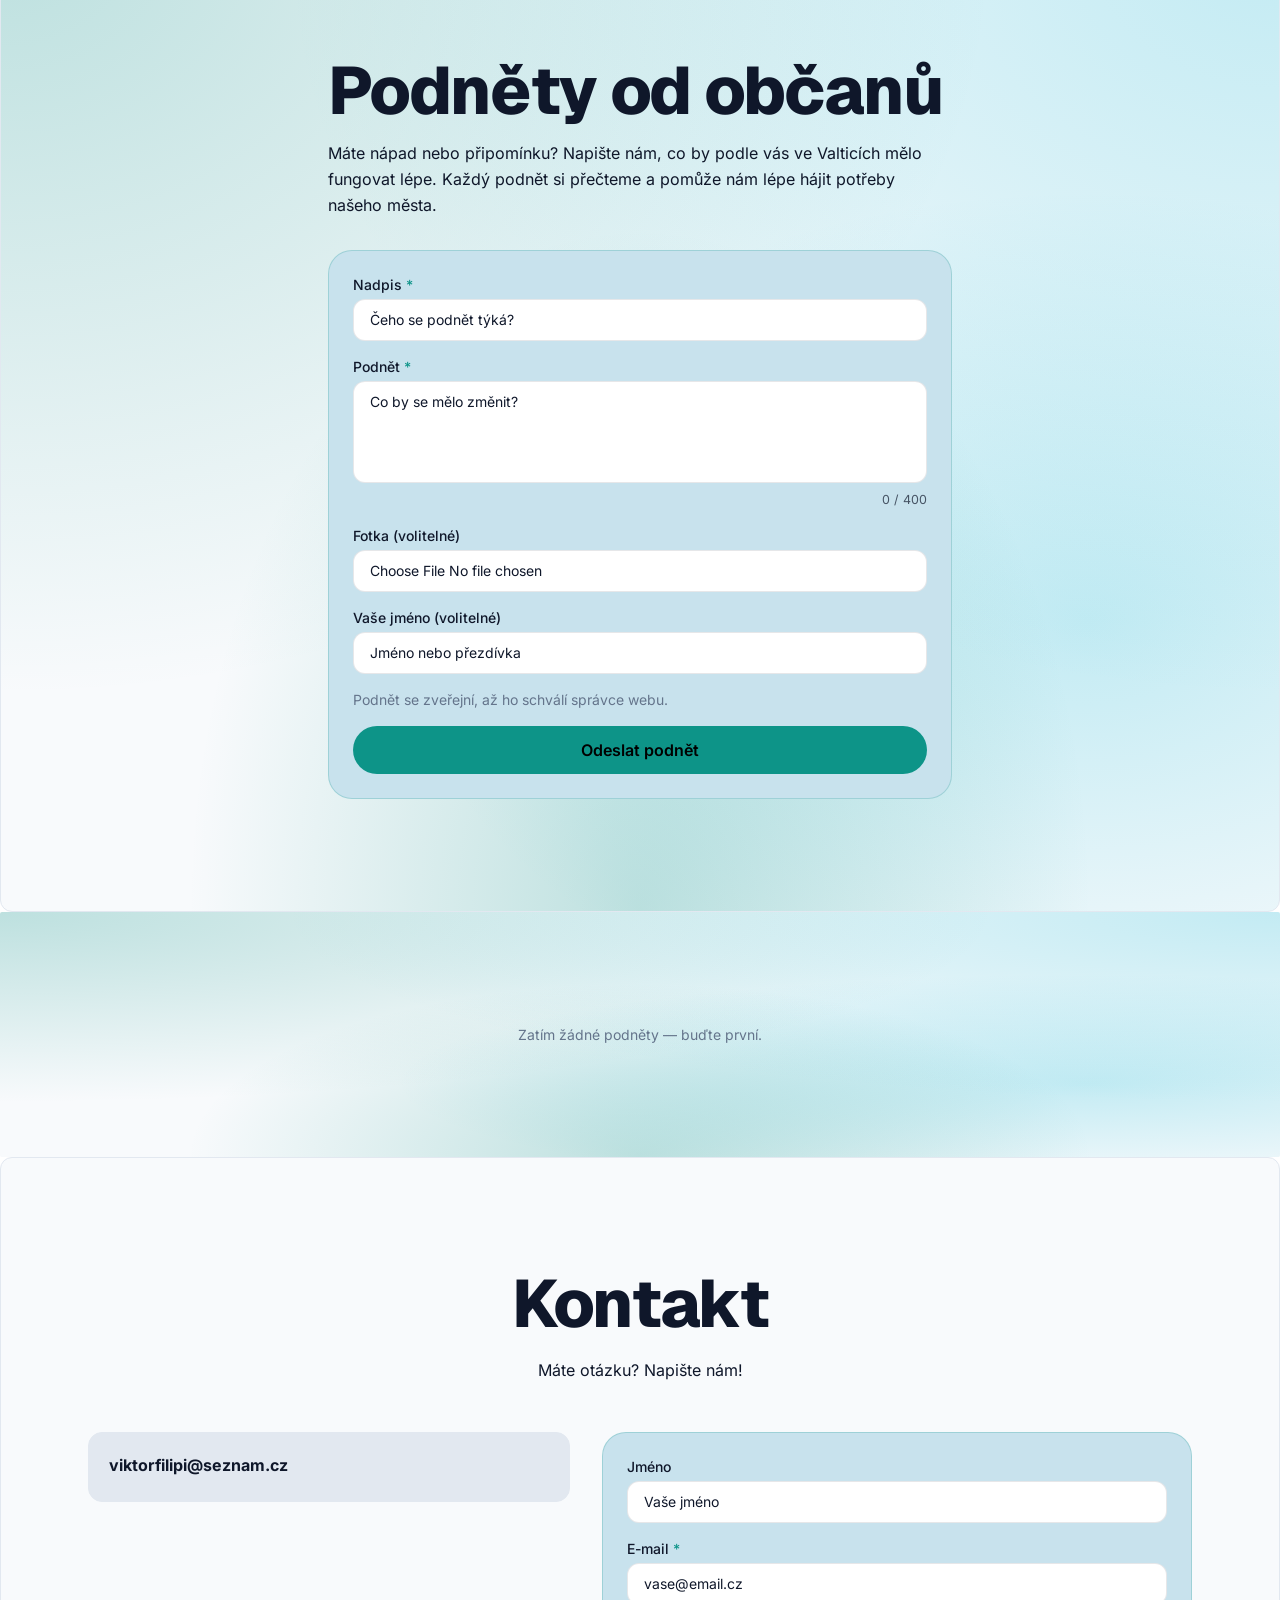
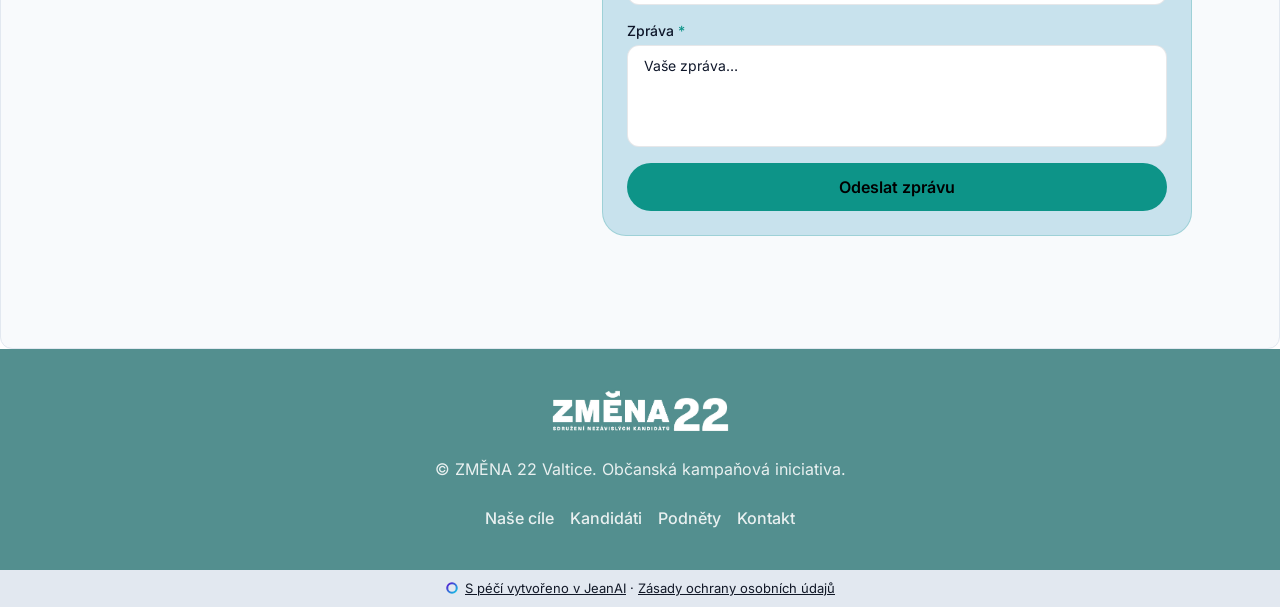
==== commit 3eb3a561: "Deploy website: Změna22 Valtice" ====
--- a/index.html
+++ b/index.html
@@ -154,7 +154,7 @@
     </section>
     </div>
     <div class="jean-motion-layer" data-jean-reveal="true" id="section_kandidati" data-section-id="section_kandidati" data-section-type="people">
-    <section class="py-20 lg:py-28 jean-section-shell jean-bg-mesh" style="background-color:#f8fafc;border-radius:0.125rem">
+    <section class="py-20 lg:py-28 jean-section-shell jean-bg-mesh" style="background-color:#f8fafc;background-image:url(&quot;/images/tiles-2.jpg&quot;);background-size:cover;background-position:center bottom;background-repeat:no-repeat;border-radius:0.125rem">
       <div class="max-w-7xl mx-auto px-6">
         <h2 class="text-3xl lg:text-4xl font-bold mb-4 text-center" data-block-id="block_candidates_heading" data-block-type="text.heading" style="color:#e2e8f0;font-family:var(--font-heading)">Kandidáti ZMĚNA22</h2>
         <div class="jean-widget jean-widget--people" data-jean-capability="people" data-jean-columns="3"><div class="jean-person-grid"><article class="jean-person-card"><div class="jean-person-avatar"><img class="jean-person-photo" src="https://jeanai.onrender.com/v1/public/site-file/96242ec6-b65b-4ad6-9ab4-638e69cfe997" alt="Martina Štěpánková" loading="lazy"></div><div class="jean-person-body"><h3 class="jean-person-name">Martina Štěpánková</h3><p class="jean-person-role">Kandidátka na starostku</p><p class="jean-person-text">ÚŘEDNICE</p><p class="jean-person-date">55 let</p></div></article><article class="jean-person-card"><div class="jean-person-avatar"><img class="jean-person-photo" src="https://jeanai.onrender.com/v1/public/site-file/4bd182c1-38a1-4473-a772-fe7e6f3ad7b6" alt="MUDr. Igor Doubek" loading="lazy"></div><div class="jean-person-body"><h3 class="jean-person-name">MUDr. Igor Doubek</h3><p class="jean-person-role">LÉKAŘ</p><p class="jean-person-date">61 let</p></div></article><article class="jean-person-card"><div class="jean-person-avatar"><img class="jean-person-photo" src="https://jeanai.onrender.com/v1/public/site-file/d3131a7a-3993-4c74-9f16-81bc3853afee" alt="Ing. Viktor Filipi" loading="lazy"></div><div class="jean-person-body"><h3 class="jean-person-name">Ing. Viktor Filipi</h3><p class="jean-person-role">PEDAGOG, KRAJINÁŘSKÝ ARCHITEKT</p><p class="jean-person-date">38 let</p></div></article><article class="jean-person-card"><div class="jean-person-avatar"><img class="jean-person-photo" src="https://jeanai.onrender.com/v1/public/site-file/6078b6db-5fe0-49c1-91d0-bca156700cce" alt="Štefan Poljak" loading="lazy"></div><div class="jean-person-body"><h3 class="jean-person-name">Štefan Poljak</h3><p class="jean-person-role">JEDNATEL SPOLEČNOSTI</p><p class="jean-person-date">62 let</p></div></article><article class="jean-person-card"><div class="jean-person-avatar"><img class="jean-person-photo" src="https://jeanai.onrender.com/v1/public/site-file/0d69bb3a-96e9-404f-9375-c37534169888" alt="Miroslav Tabačár" loading="lazy"></div><div class="jean-person-body"><h3 class="jean-person-name">Miroslav Tabačár</h3><p class="jean-person-role">PODNIKATEL V OBLASTI BEZPEČNOSTNÍ TECHNOLOGIE</p><p class="jean-person-date">55 let</p></div></article><article class="jean-person-card"><div class="jean-person-avatar"><img class="jean-person-photo" src="https://jeanai.onrender.com/v1/public/site-file/89b11441-c44c-44c0-a616-aca9e1aee86d" alt="Ing. František Pálka" loading="lazy"></div><div class="jean-person-body"><h3 class="jean-person-name">Ing. František Pálka</h3><p class="jean-person-role">ŘEDITEL SPOLEČNOSTI</p><p class="jean-person-date">54 let</p></div></article><article class="jean-person-card"><div class="jean-person-avatar"><img class="jean-person-photo" src="https://jeanai.onrender.com/v1/public/site-file/22dd41e6-43c7-445e-875a-1aa4937e9eda" alt="Jiří Hřebačka" loading="lazy"></div><div class="jean-person-body"><h3 class="jean-person-name">Jiří Hřebačka</h3><p class="jean-person-role">JEDNATEL SPOLEČNOSTI</p><p class="jean-person-date">51 let</p></div></article><article class="jean-person-card"><div class="jean-person-avatar"><img class="jean-person-photo" src="https://jeanai.onrender.com/v1/public/site-file/766b90b8-3da1-428b-b8d6-a2c1b14ca85b" alt="Martin Poljak" loading="lazy"></div><div class="jean-person-body"><h3 class="jean-person-name">Martin Poljak</h3><p class="jean-person-role">KONSTRUKTÉR</p><p class="jean-person-date">37 let</p></div></article><article class="jean-person-card"><div class="jean-person-avatar"><img class="jean-person-photo" src="https://jeanai.onrender.com/v1/public/site-file/3310de10-cb36-44c5-8f96-77a4cf717470" alt="Zdeněk Gajdušek" loading="lazy"></div><div class="jean-person-body"><h3 class="jean-person-name">Zdeněk Gajdušek</h3><p class="jean-person-role">PODNIKATEL V OBLASTI IT</p><p class="jean-person-date">47 let</p></div></article><article class="jean-person-card"><div class="jean-person-avatar"><img class="jean-person-photo" src="https://jeanai.onrender.com/v1/public/site-file/78a1f699-db04-4f67-9953-b9c0879d7ab7" alt="MUDr. Marcela Doubková" loading="lazy"></div><div class="jean-person-body"><h3 class="jean-person-name">MUDr. Marcela Doubková</h3><p class="jean-person-role">LÉKAŘKA</p><p class="jean-person-date">61 let</p></div></article><article class="jean-person-card"><div class="jean-person-avatar"><img class="jean-person-photo" src="https://jeanai.onrender.com/v1/public/site-file/e25083c9-80bb-4b5c-a659-951929af0a57" alt="Radovan Svoboda" loading="lazy"></div><div class="jean-person-body"><h3 class="jean-person-name">Radovan Svoboda</h3><p class="jean-person-role">ELEKTROMONTÉR</p><p class="jean-person-date">36 let</p></div></article><article class="jean-person-card"><div class="jean-person-avatar"><img class="jean-person-photo" src="https://jeanai.onrender.com/v1/public/site-file/c7ac6181-983b-4d25-acd7-f14bc4d2cd6a" alt="Jana Nováková" loading="lazy"></div><div class="jean-person-body"><h3 class="jean-person-name">Jana Nováková</h3><p class="jean-person-role">PODNIKATELKA</p><p class="jean-person-date">61 let</p></div></article><article class="jean-person-card"><div class="jean-person-avatar"><img class="jean-person-photo" src="https://jeanai.onrender.com/v1/public/site-file/92c82094-b08e-4665-aa0b-4ea79b73f131" alt="Vlastimila Ciprysová" loading="lazy"></div><div class="jean-person-body"><h3 class="jean-person-name">Vlastimila Ciprysová</h3><p class="jean-person-role">DŮCHODKYNĚ</p><p class="jean-person-date">85 let</p></div></article><article class="jean-person-card"><div class="jean-person-avatar"><img class="jean-person-photo" src="https://jeanai.onrender.com/v1/public/site-file/d646bb72-f128-4a33-9dd3-721ed44b9116" alt="JUDr. Hana Filipi Navrátilová" loading="lazy"></div><div class="jean-person-body"><h3 class="jean-person-name">JUDr. Hana Filipi Navrátilová</h3><p class="jean-person-role">ADVOKÁTKA</p><p class="jean-person-date">35 let</p></div></article><article class="jean-person-card"><div class="jean-person-avatar"><img class="jean-person-photo" src="https://jeanai.onrender.com/v1/public/site-file/1d29d6ff-730c-4e9d-a194-7f0d87bff990" alt="Ing. Bohumil Pražák" loading="lazy"></div><div class="jean-person-body"><h3 class="jean-person-name">Ing. Bohumil Pražák</h3><p class="jean-person-role">PODNIKATEL</p><p class="jean-person-date">70 let</p></div></article></div></div>
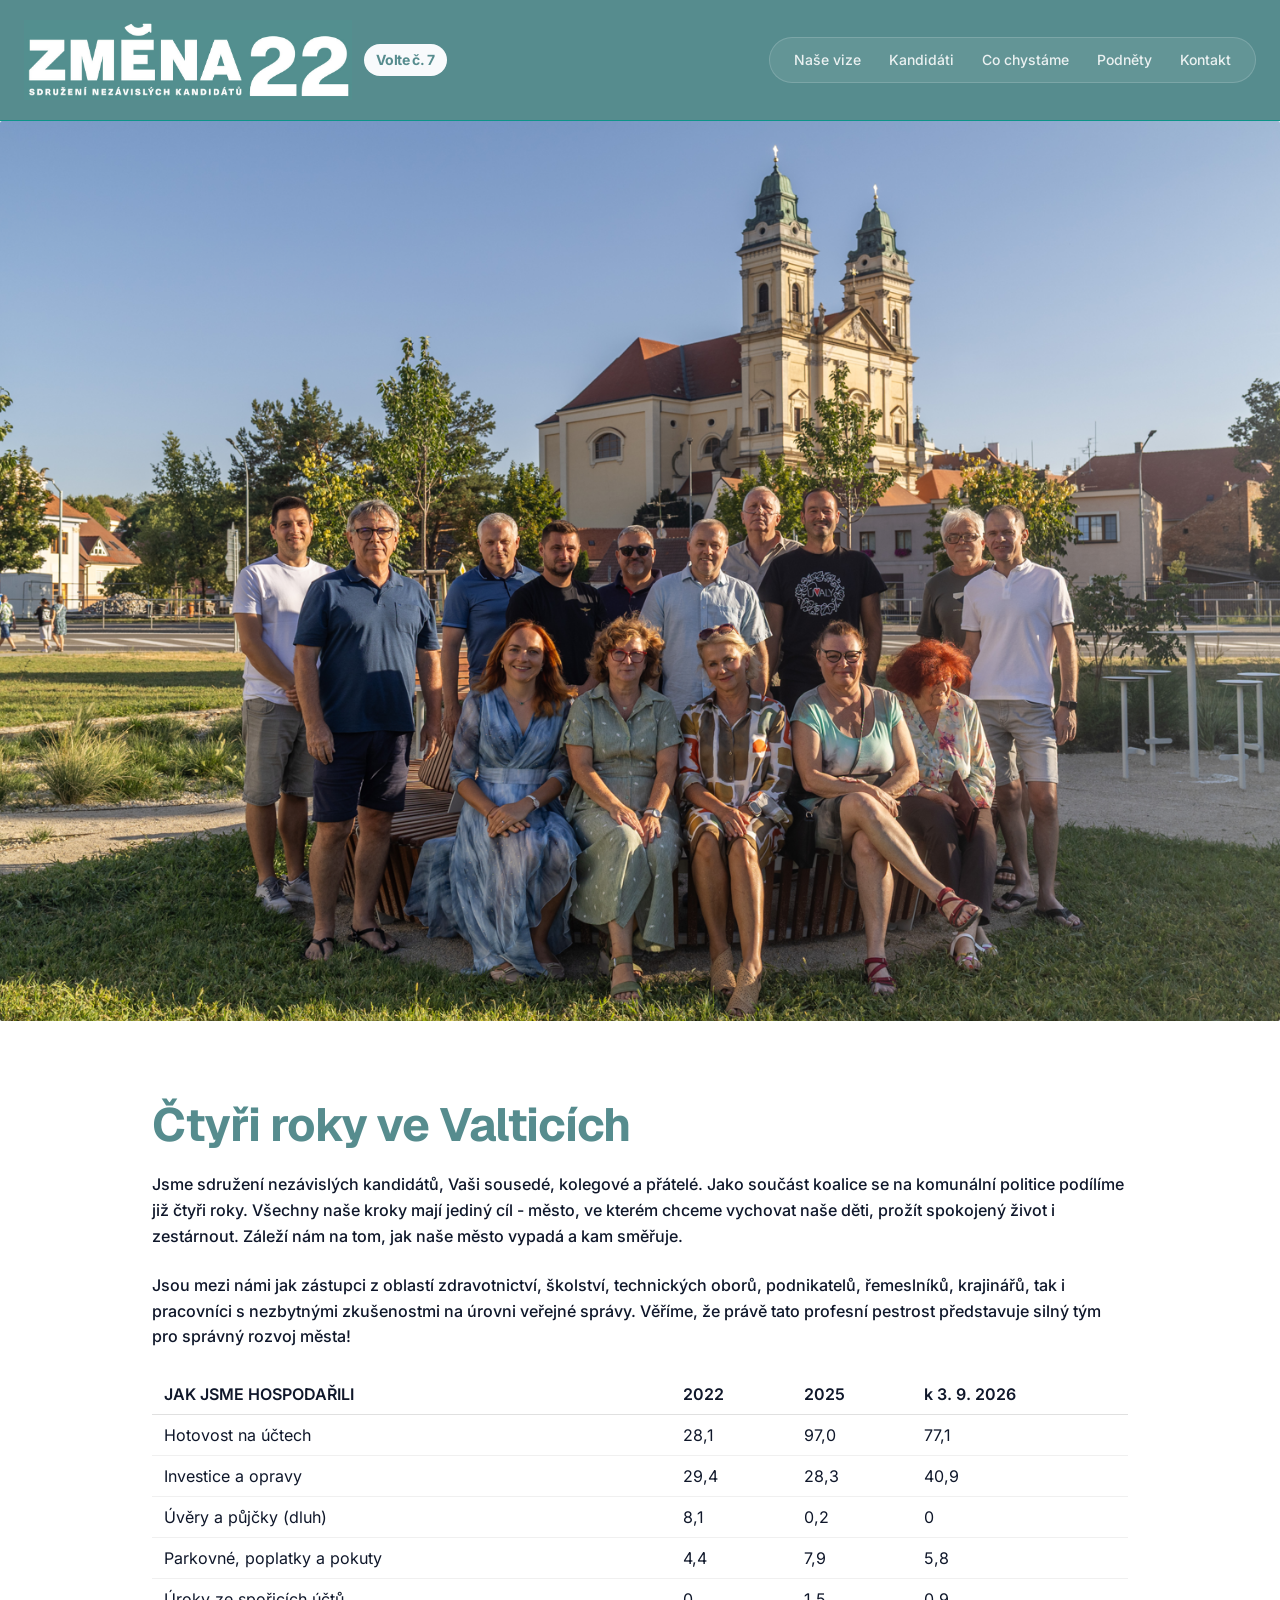
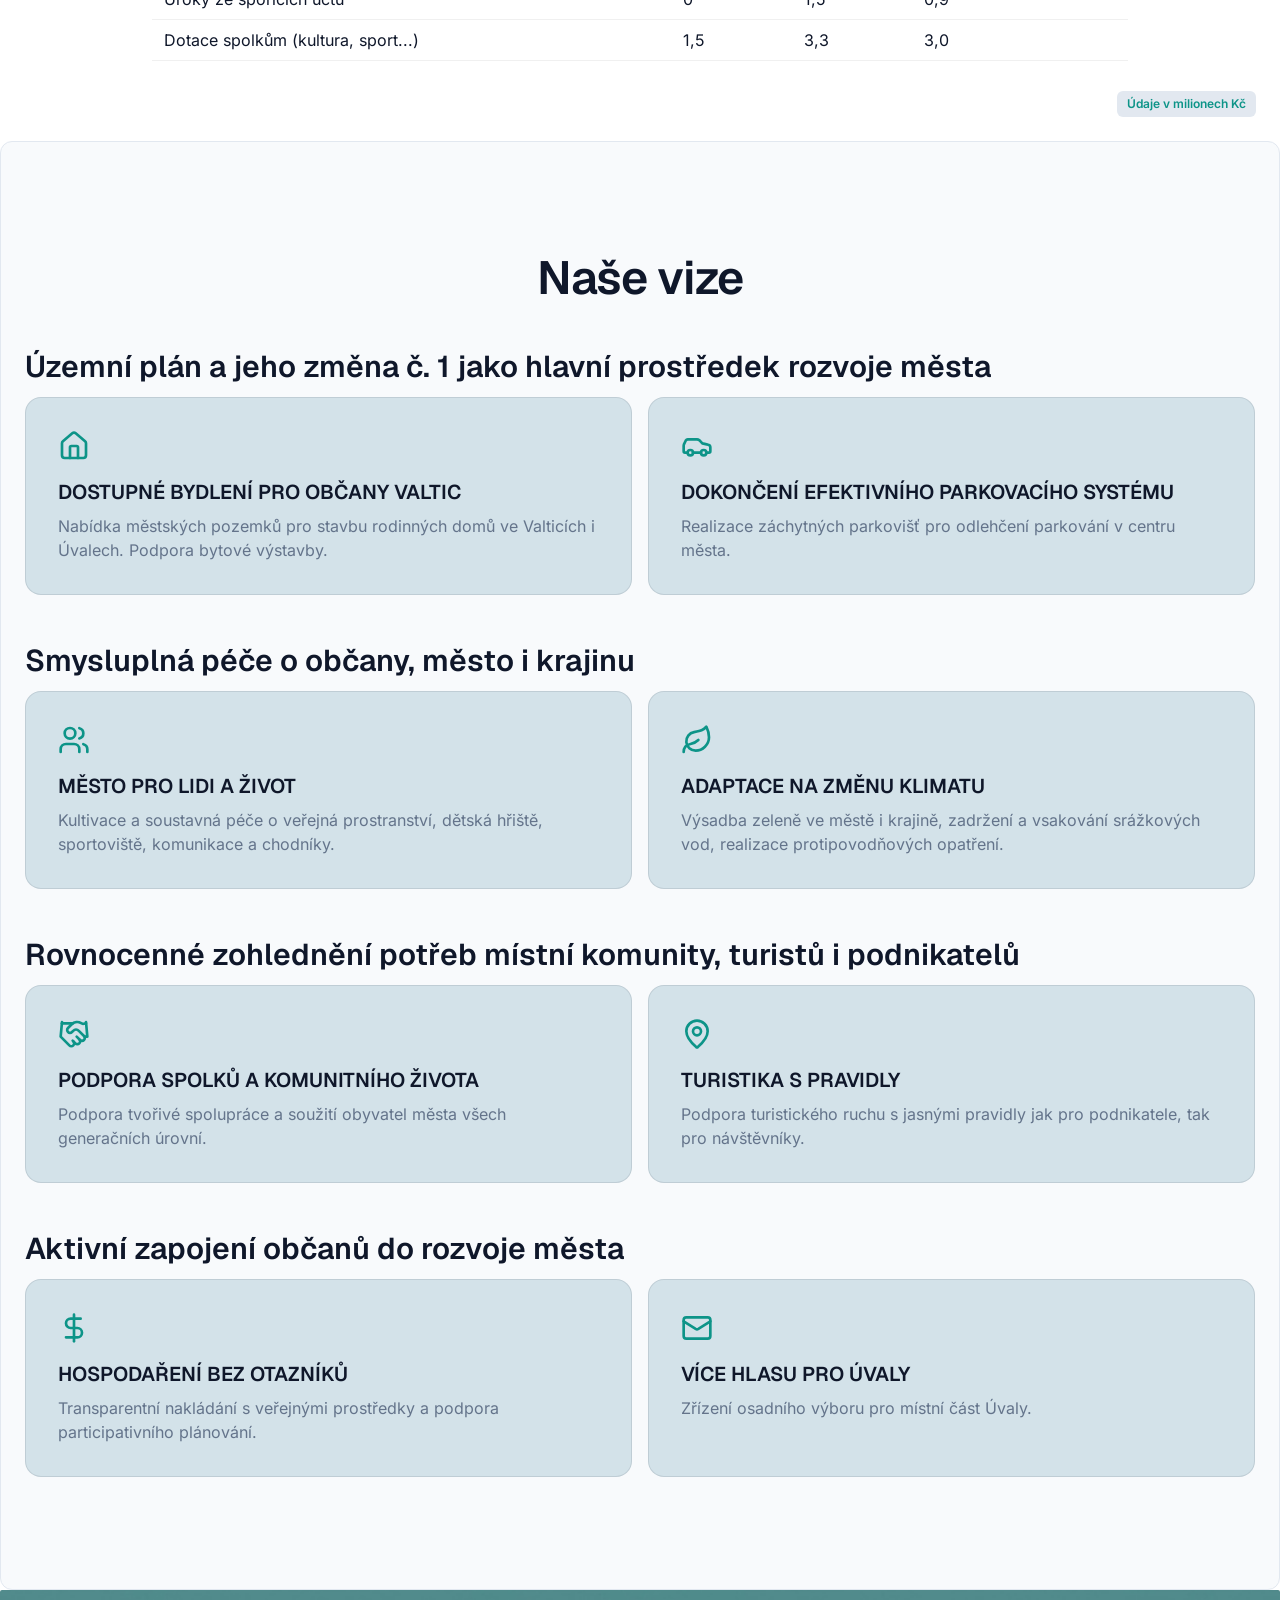
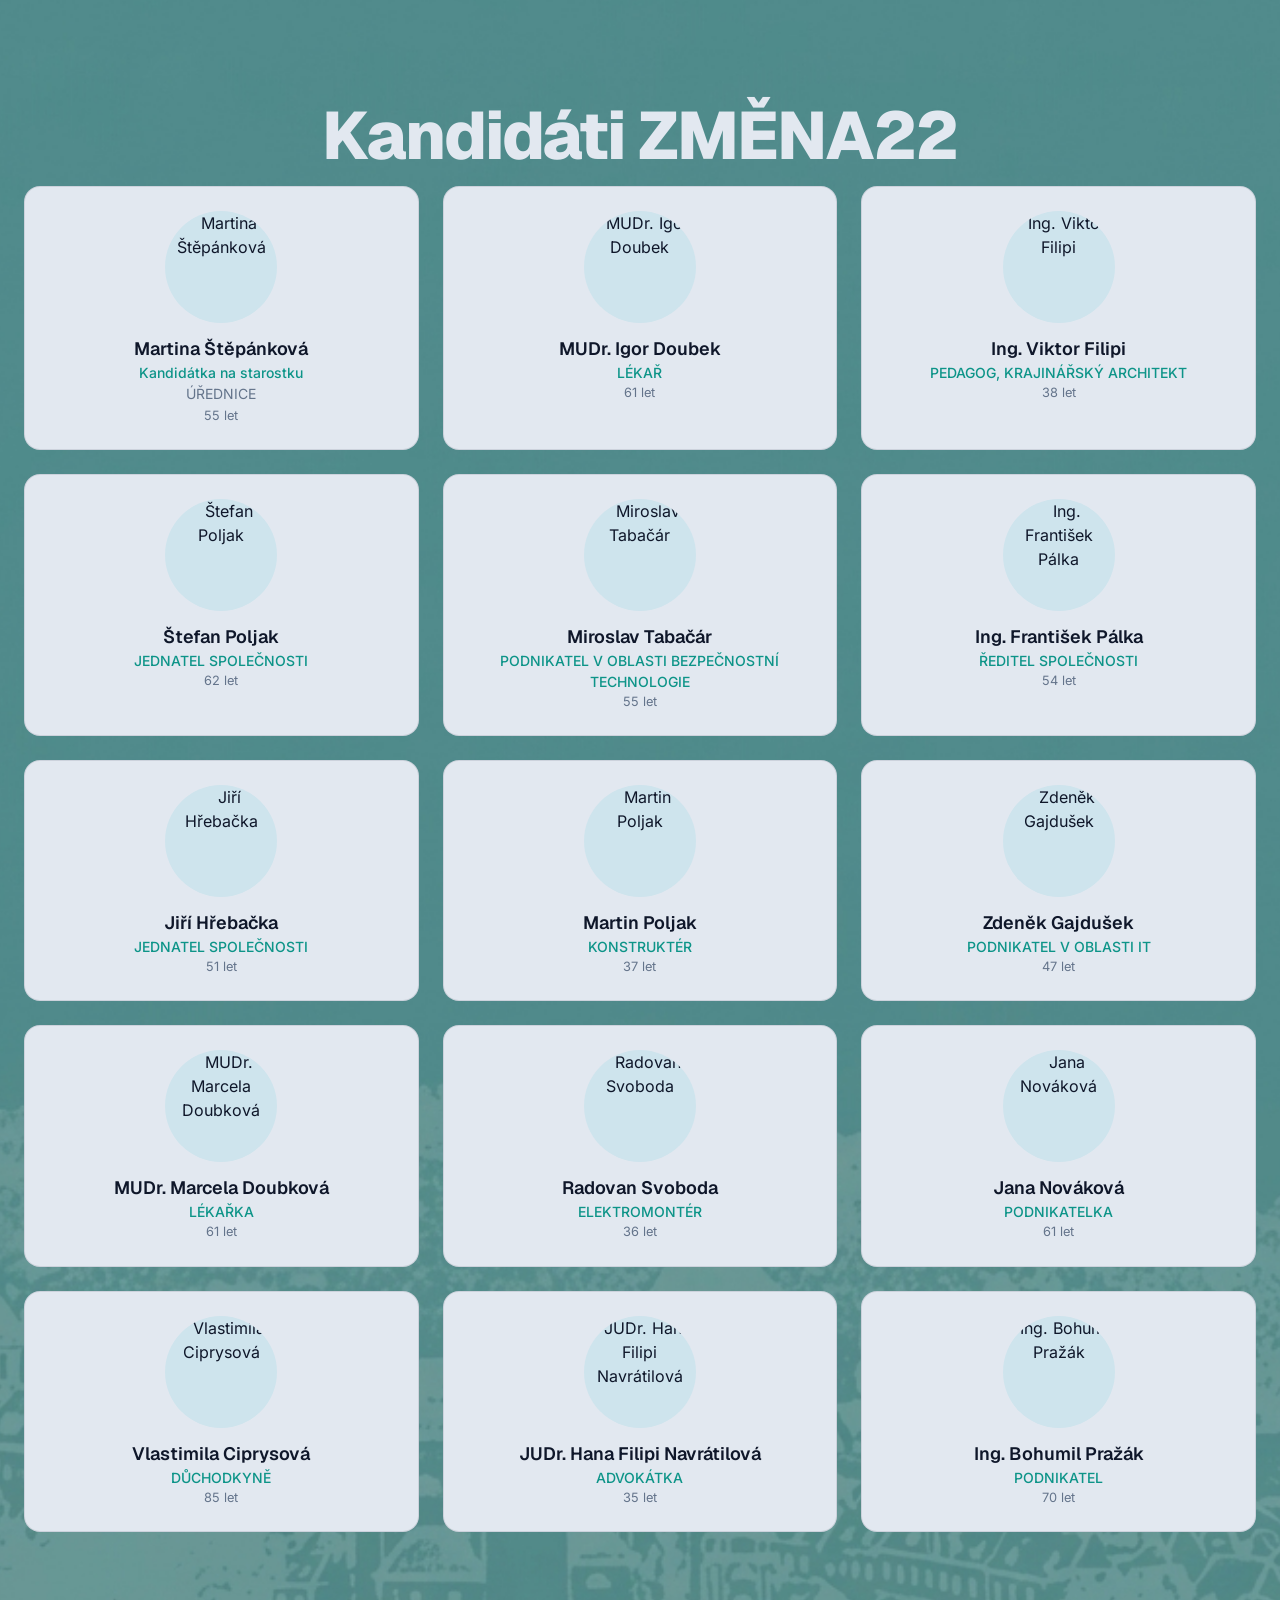
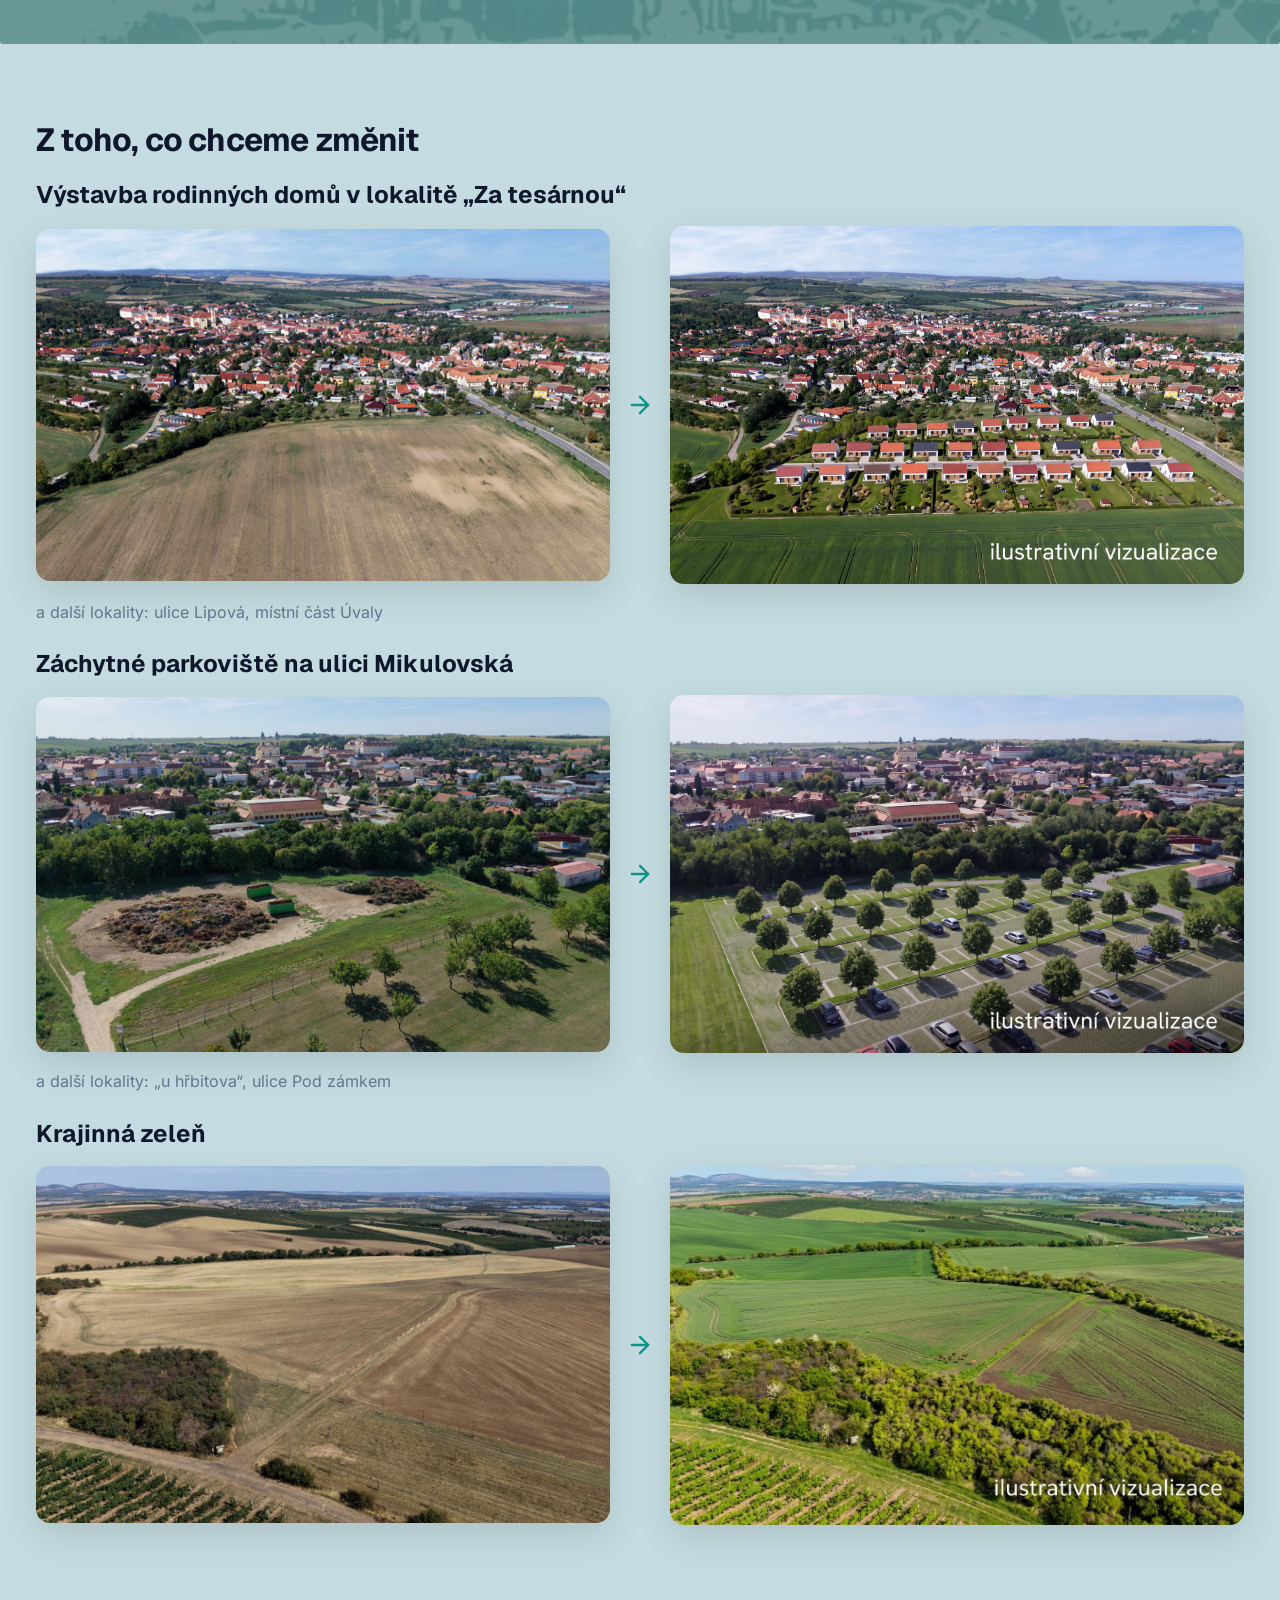
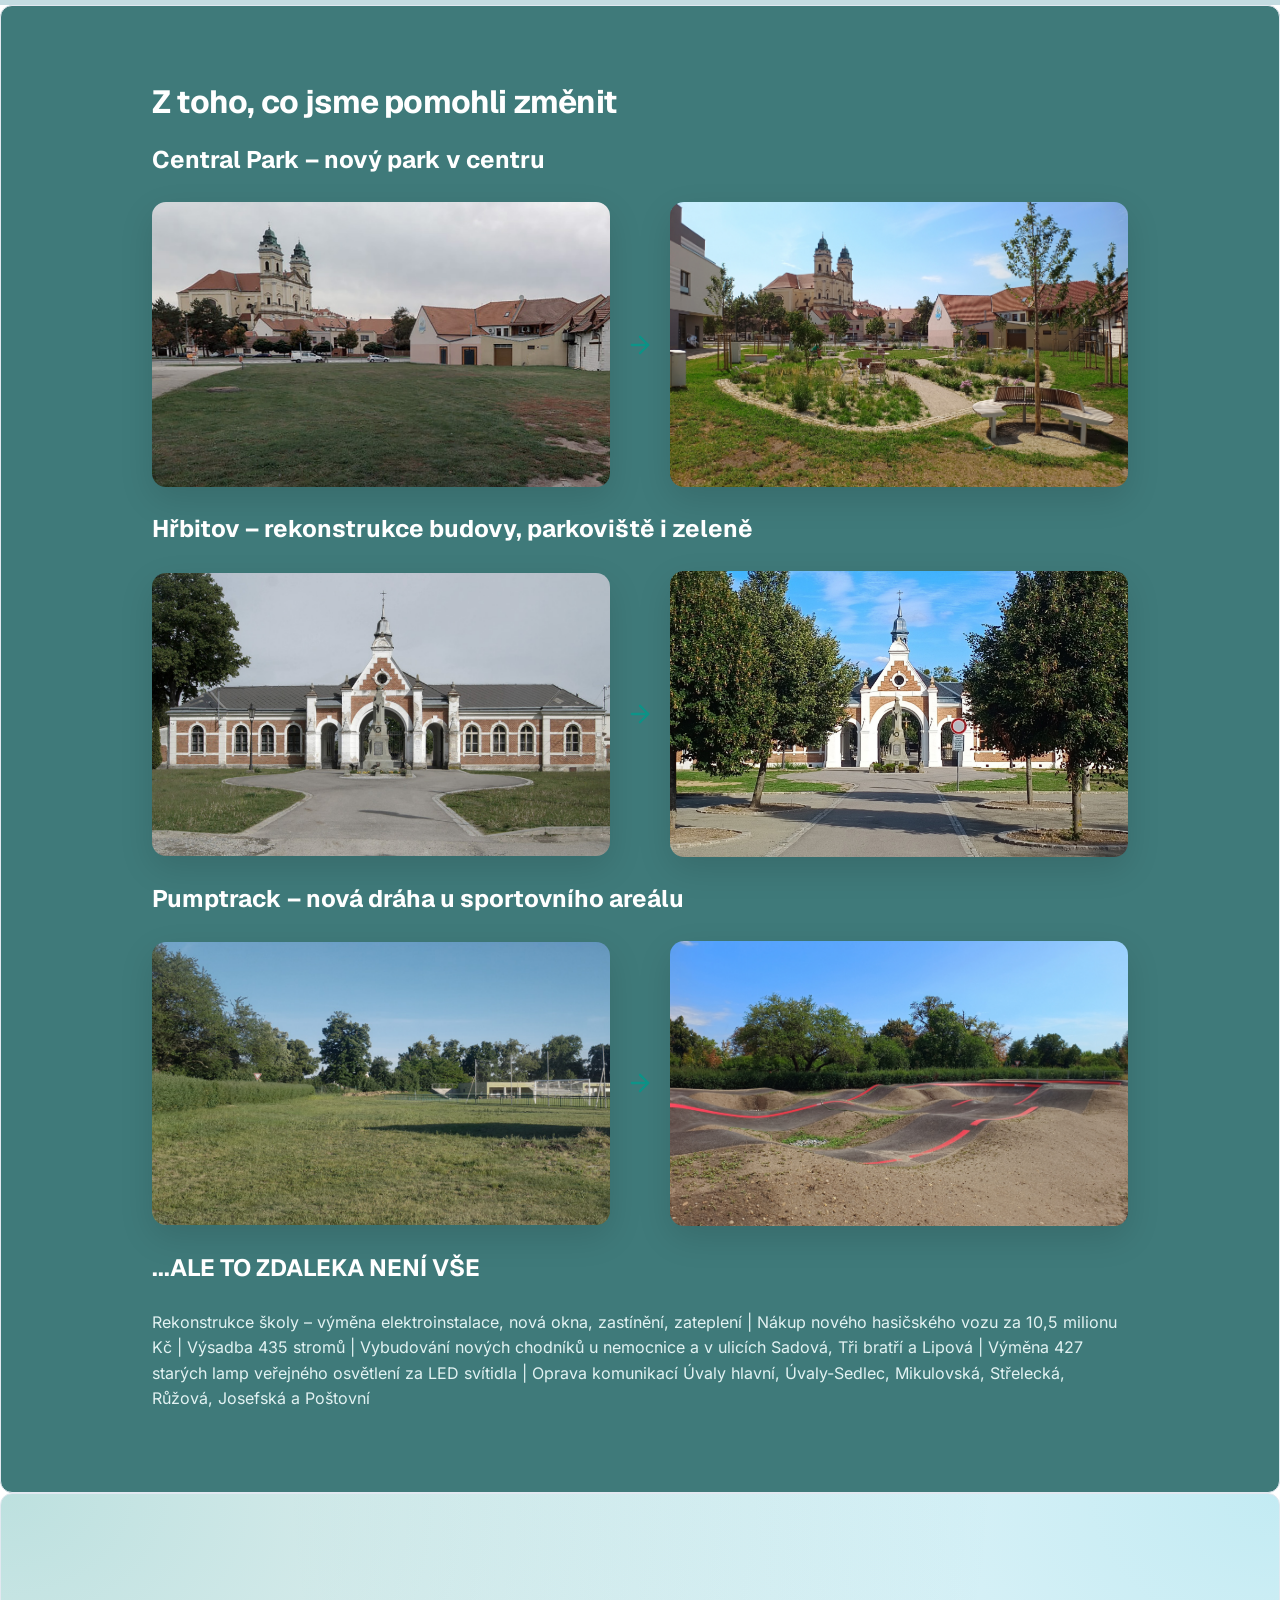
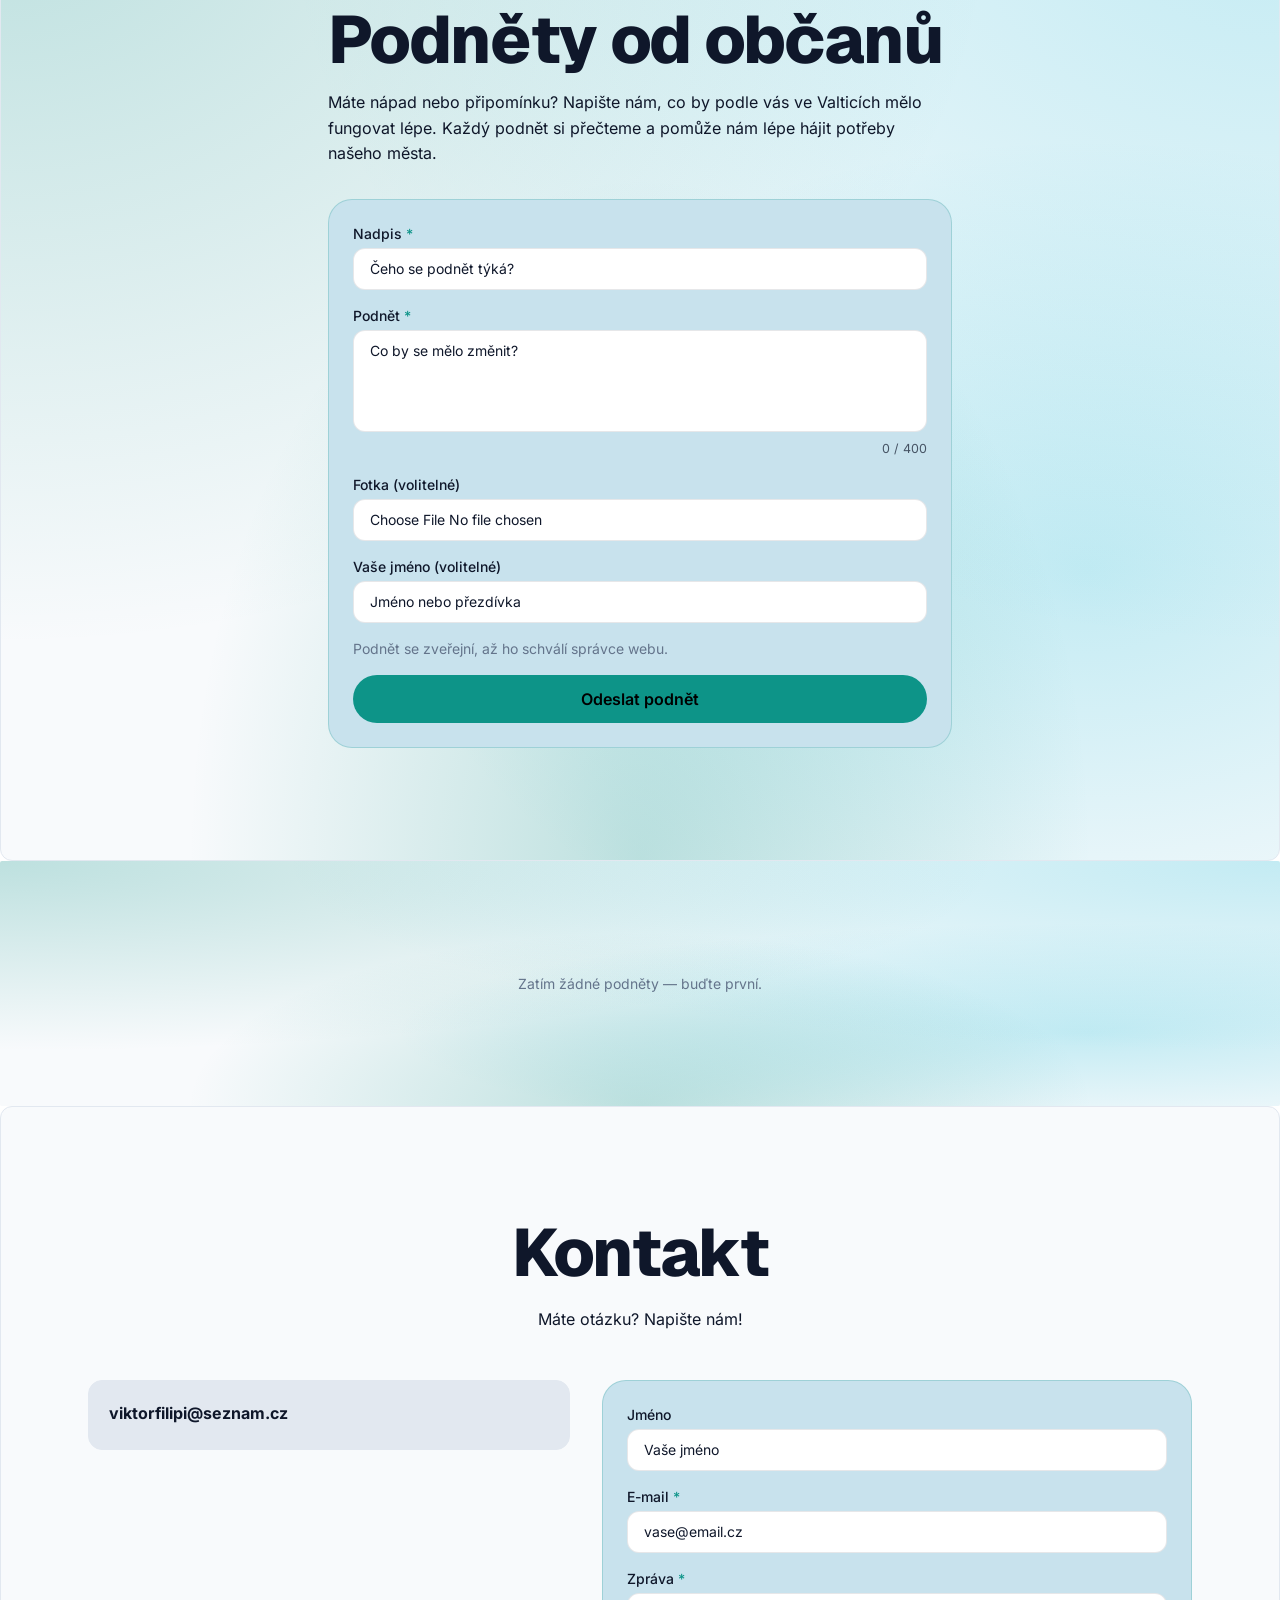
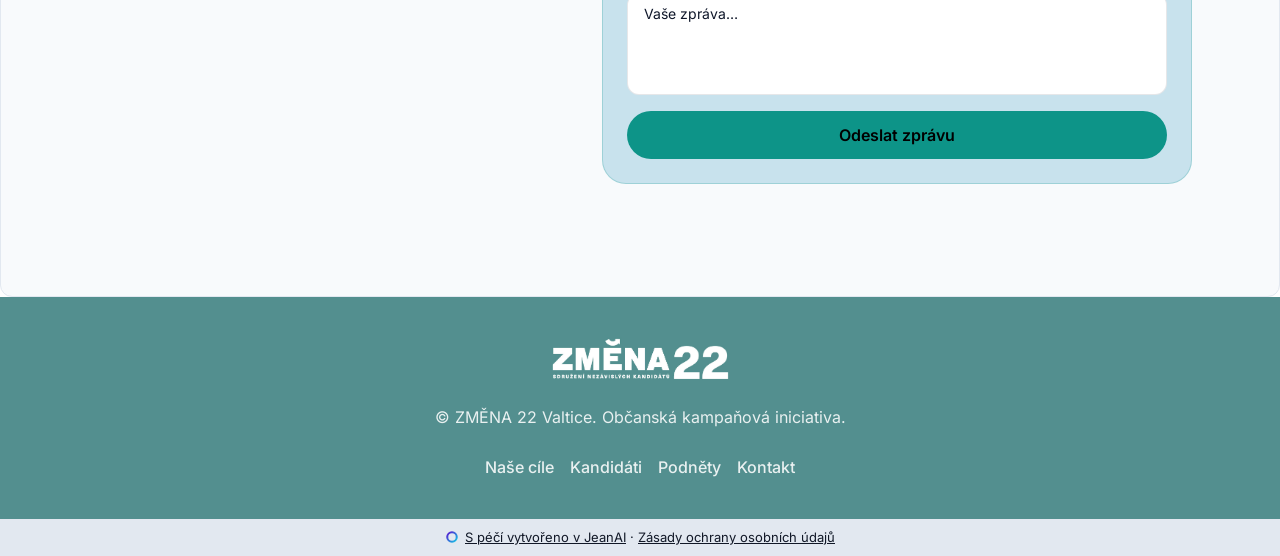
==== commit 171b6dcd: "Deploy website: Změna22 Valtice" ====
--- a/index.html
+++ b/index.html
@@ -61,7 +61,7 @@
       <div class="jean-section-corner relative z-20 flex w-full md:w-auto px-6 mb-6 md:absolute md:mb-0 md:px-0 justify-end md:bottom-6 md:right-6" data-jean-corner="br"><div style="max-width:12rem"><div><span style="display:inline-block;padding:.25rem .625rem;border-radius:.375rem;font-size:.75rem;font-weight:600;color:#0d9488;background-color:#e2e8f0">Údaje v milionech Kč</span></div></div></div>
       <div class="max-w-5xl mx-auto px-6 flex flex-col gap-6">
         <div><h2 data-block-id="block_text_heading_mtuh742u_s03gch" data-block-type="text.heading" style="font-size:clamp(1.875rem, 1.4rem + 1.9vw, 2.9rem);font-weight:700;color:#568c8e">Čtyři roky ve Valticích</h2></div>
-        <div><div data-block-id="block_text_rich_mtuh94ox_4p3hpq" data-block-type="text.rich" style="color:var(--color-text);line-height:1.6;white-space:pre-wrap;font-weight:500">Jsme sdružení nezávislých kandidátů, Vaši sousedé, kolegové a přátelé. Jako součást koalice se na komunální politice podílíme již čtyři roky. Všechny naše kroky mají jediný cíl - město, ve kterém chceme vychovat naše děti, prožít spokojený život i zestárnout. Záleží nám na tom, jak naše město vypadá a kam směřuje.Jsou mezi námi jak zástupci z oblastí zdravotnictví, školství, technických oborů, podnikatelů, řemeslníků, krajinářů, tak i pracovníci s nezbytnými zkušenostmi na úrovni veřejné správy. Věříme, že právě tato profesní pestrost představuje silný tým pro správný rozvoj města!</div></div>
+        <div><div data-block-id="block_text_rich_mtuh94ox_4p3hpq" data-block-type="text.rich" style="color:#0F172A;line-height:1.6;white-space:pre-wrap;font-weight:500">Jsme sdružení nezávislých kandidátů, Vaši sousedé, kolegové a přátelé. Jako součást koalice se na komunální politice podílíme již čtyři roky. Všechny naše kroky mají jediný cíl - město, ve kterém chceme vychovat naše děti, prožít spokojený život i zestárnout. Záleží nám na tom, jak naše město vypadá a kam směřuje.</div></div>
         <div><p data-block-id="block_text_paragraph_mtuhd8fa_5icpl1" data-block-type="text.paragraph" style="color:var(--color-text);line-height:1.6;font-weight:500">Jsou mezi námi jak zástupci z oblastí zdravotnictví, školství, technických oborů, podnikatelů, řemeslníků, krajinářů, tak i pracovníci s nezbytnými zkušenostmi na úrovni veřejné správy. Věříme, že právě tato profesní pestrost představuje silný tým pro správný rozvoj města!</p></div>
         <div><div data-block-id="block_table_hospodareni" data-block-type="table" style="overflow-x:auto"><table style="width:100%;border-collapse:collapse"><thead><tr><th style="padding:.5rem .75rem;text-align:left;border-bottom:1px solid rgba(0,0,0,.12);font-weight:600;color:var(--color-text)">JAK JSME HOSPODAŘILI</th><th style="padding:.5rem .75rem;text-align:left;border-bottom:1px solid rgba(0,0,0,.12);font-weight:600;color:var(--color-text)">2022</th><th style="padding:.5rem .75rem;text-align:left;border-bottom:1px solid rgba(0,0,0,.12);font-weight:600;color:var(--color-text)">2025</th><th style="padding:.5rem .75rem;text-align:left;border-bottom:1px solid rgba(0,0,0,.12);font-weight:600;color:var(--color-text)">k 3. 9. 2026</th></tr></thead><tbody><tr><td style="padding:.5rem .75rem;border-bottom:1px solid rgba(0,0,0,.06);color:var(--color-text)">Hotovost na účtech</td><td style="padding:.5rem .75rem;border-bottom:1px solid rgba(0,0,0,.06);color:var(--color-text)">28,1</td><td style="padding:.5rem .75rem;border-bottom:1px solid rgba(0,0,0,.06);color:var(--color-text)">97,0</td><td style="padding:.5rem .75rem;border-bottom:1px solid rgba(0,0,0,.06);color:var(--color-text)">77,1</td></tr><tr><td style="padding:.5rem .75rem;border-bottom:1px solid rgba(0,0,0,.06);color:var(--color-text)">Investice a opravy</td><td style="padding:.5rem .75rem;border-bottom:1px solid rgba(0,0,0,.06);color:var(--color-text)">29,4</td><td style="padding:.5rem .75rem;border-bottom:1px solid rgba(0,0,0,.06);color:var(--color-text)">28,3</td><td style="padding:.5rem .75rem;border-bottom:1px solid rgba(0,0,0,.06);color:var(--color-text)">40,9</td></tr><tr><td style="padding:.5rem .75rem;border-bottom:1px solid rgba(0,0,0,.06);color:var(--color-text)">Úvěry a půjčky (dluh)</td><td style="padding:.5rem .75rem;border-bottom:1px solid rgba(0,0,0,.06);color:var(--color-text)">8,1</td><td style="padding:.5rem .75rem;border-bottom:1px solid rgba(0,0,0,.06);color:var(--color-text)">0,2</td><td style="padding:.5rem .75rem;border-bottom:1px solid rgba(0,0,0,.06);color:var(--color-text)">0</td></tr><tr><td style="padding:.5rem .75rem;border-bottom:1px solid rgba(0,0,0,.06);color:var(--color-text)">Parkovné, poplatky a pokuty</td><td style="padding:.5rem .75rem;border-bottom:1px solid rgba(0,0,0,.06);color:var(--color-text)">4,4</td><td style="padding:.5rem .75rem;border-bottom:1px solid rgba(0,0,0,.06);color:var(--color-text)">7,9</td><td style="padding:.5rem .75rem;border-bottom:1px solid rgba(0,0,0,.06);color:var(--color-text)">5,8</td></tr><tr><td style="padding:.5rem .75rem;border-bottom:1px solid rgba(0,0,0,.06);color:var(--color-text)">Úroky ze spořicích účtů</td><td style="padding:.5rem .75rem;border-bottom:1px solid rgba(0,0,0,.06);color:var(--color-text)">0</td><td style="padding:.5rem .75rem;border-bottom:1px solid rgba(0,0,0,.06);color:var(--color-text)">1,5</td><td style="padding:.5rem .75rem;border-bottom:1px solid rgba(0,0,0,.06);color:var(--color-text)">0,9</td></tr><tr><td style="padding:.5rem .75rem;border-bottom:1px solid rgba(0,0,0,.06);color:var(--color-text)">Dotace spolkům (kultura, sport...)</td><td style="padding:.5rem .75rem;border-bottom:1px solid rgba(0,0,0,.06);color:var(--color-text)">1,5</td><td style="padding:.5rem .75rem;border-bottom:1px solid rgba(0,0,0,.06);color:var(--color-text)">3,3</td><td style="padding:.5rem .75rem;border-bottom:1px solid rgba(0,0,0,.06);color:var(--color-text)">3,0</td></tr></tbody></table></div></div>
       </div>
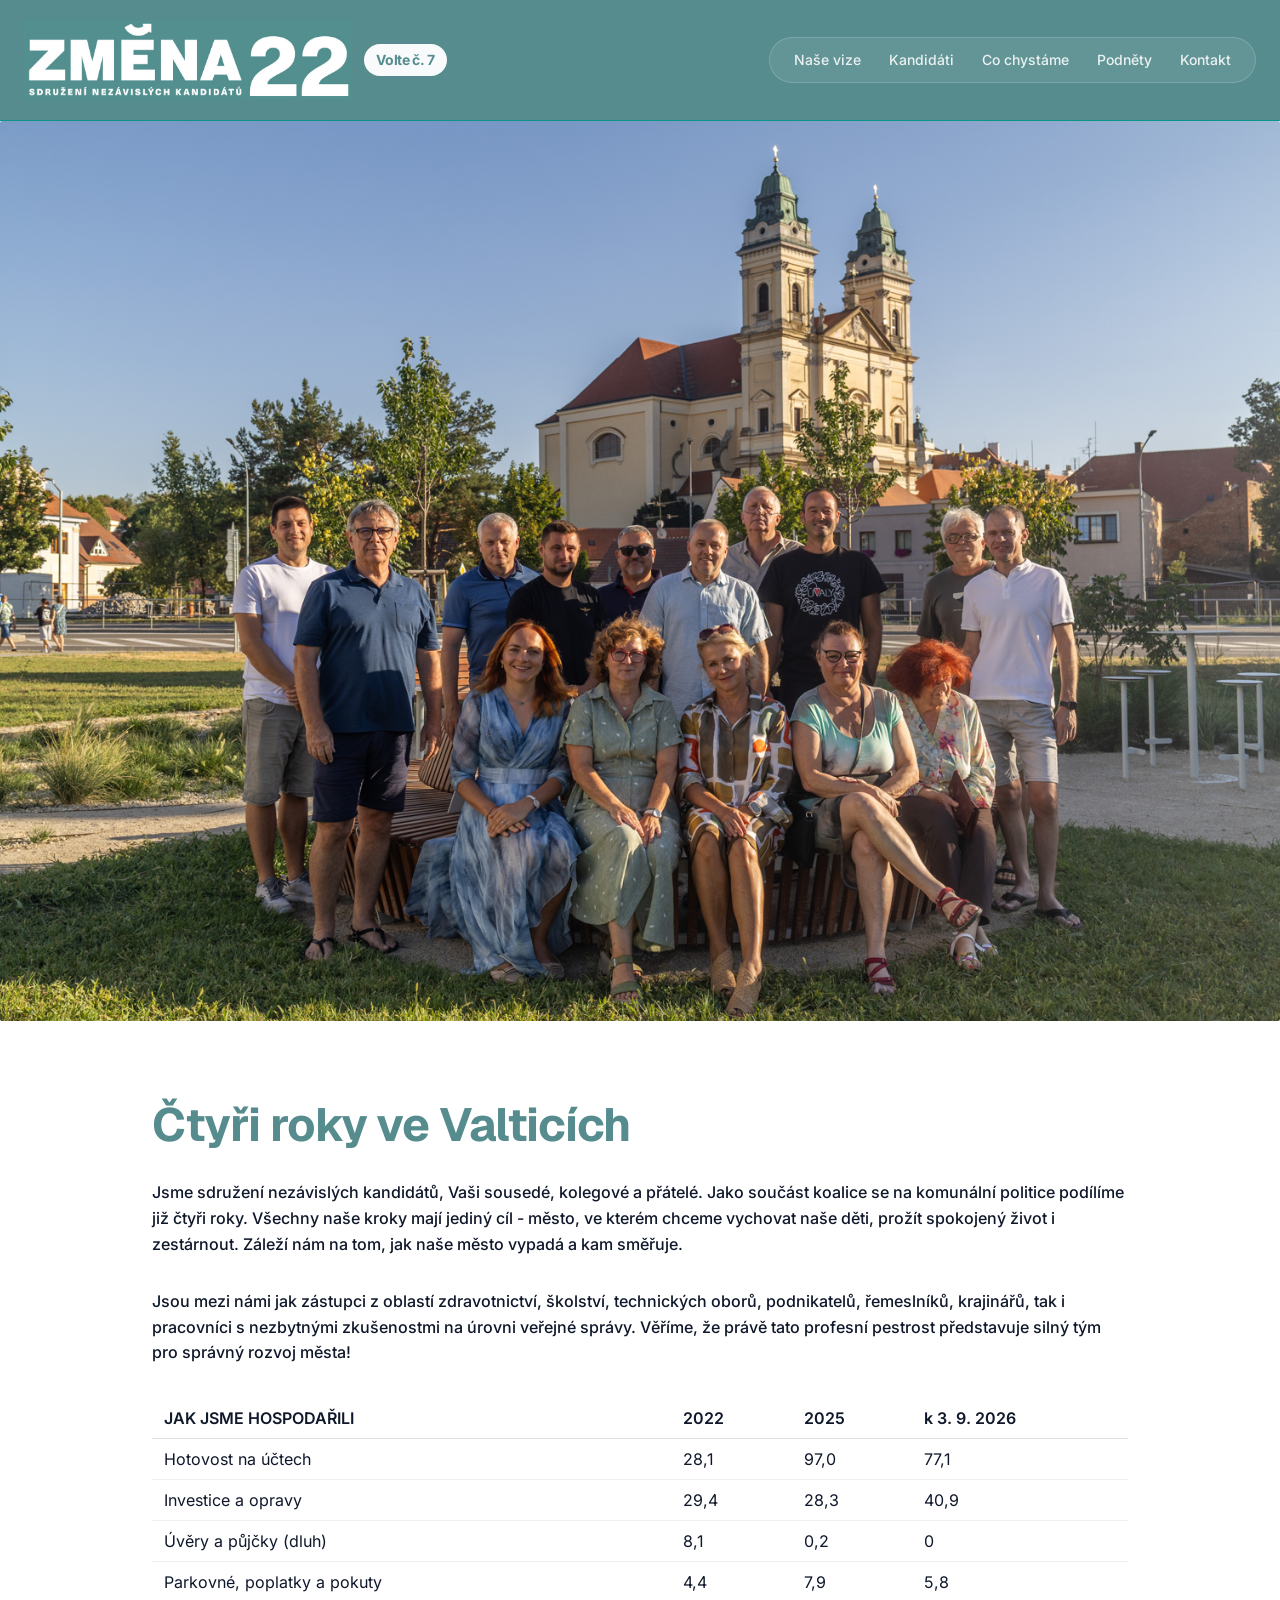
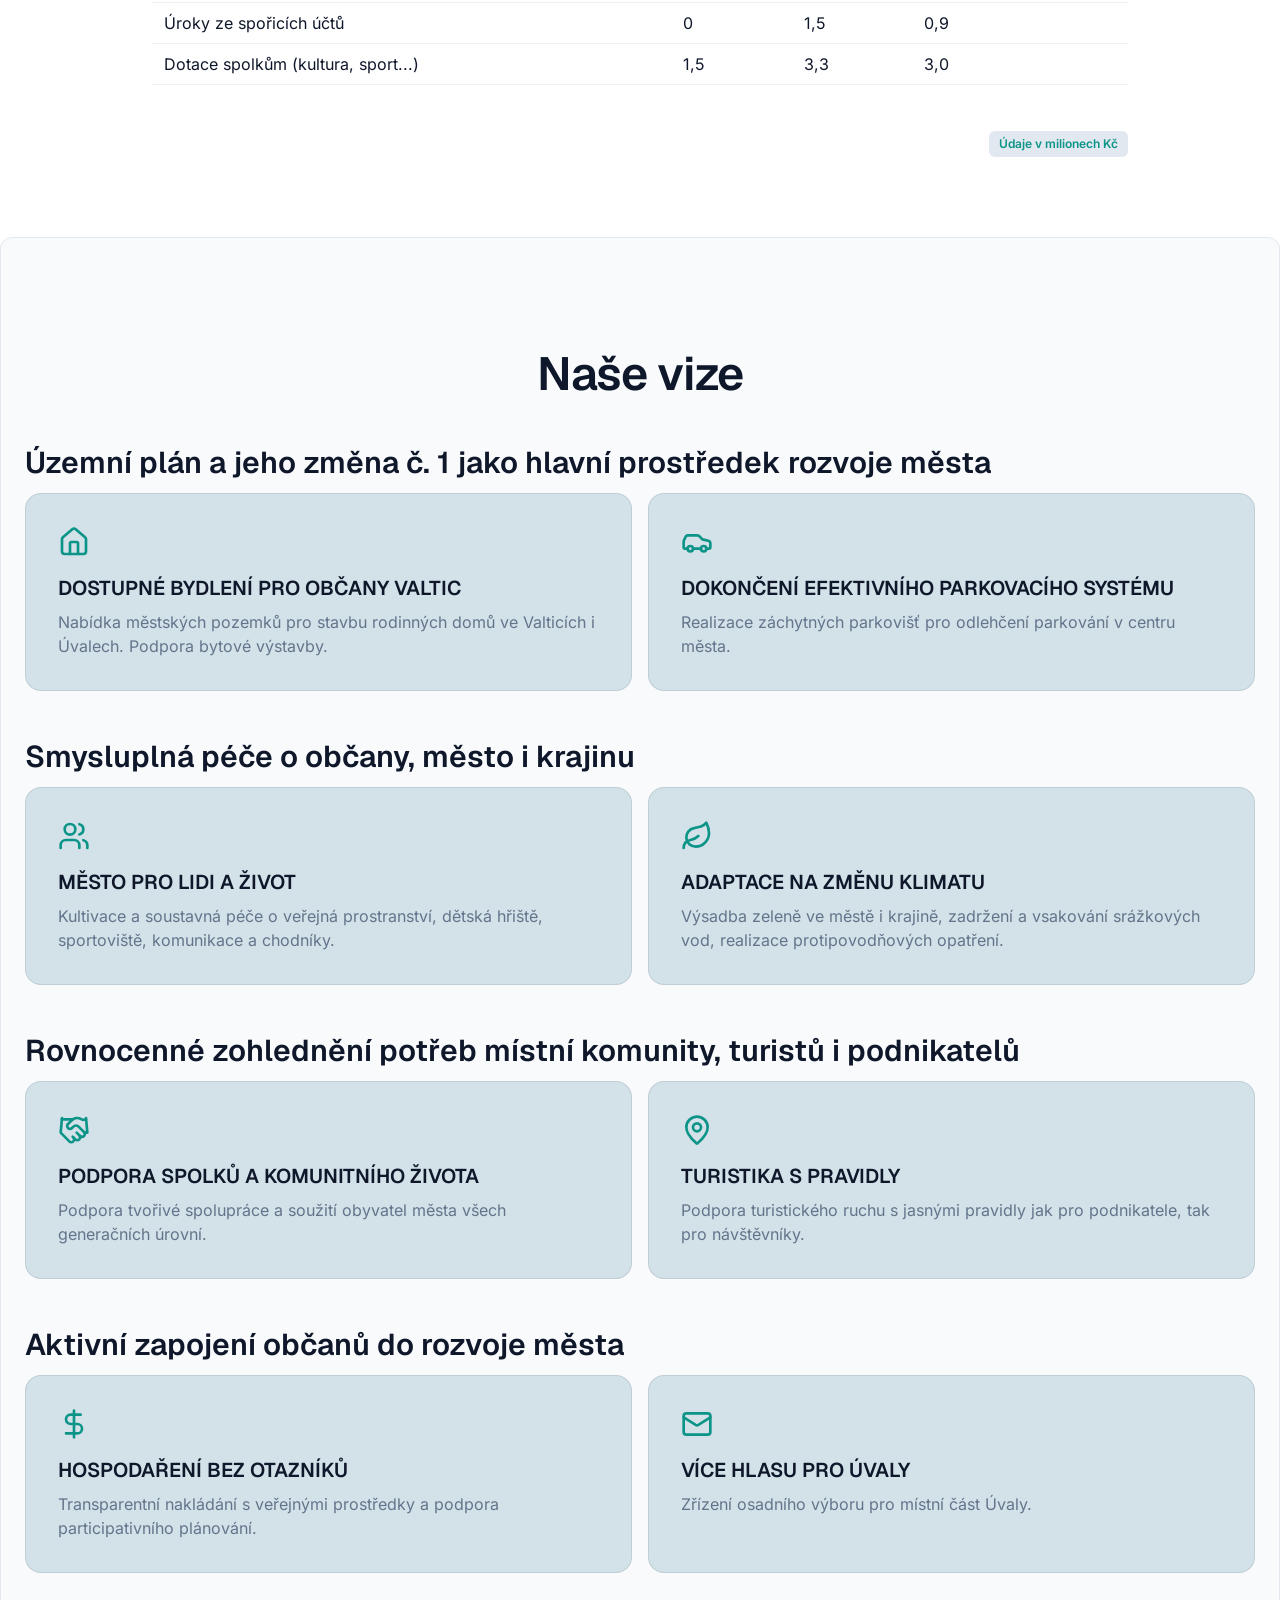
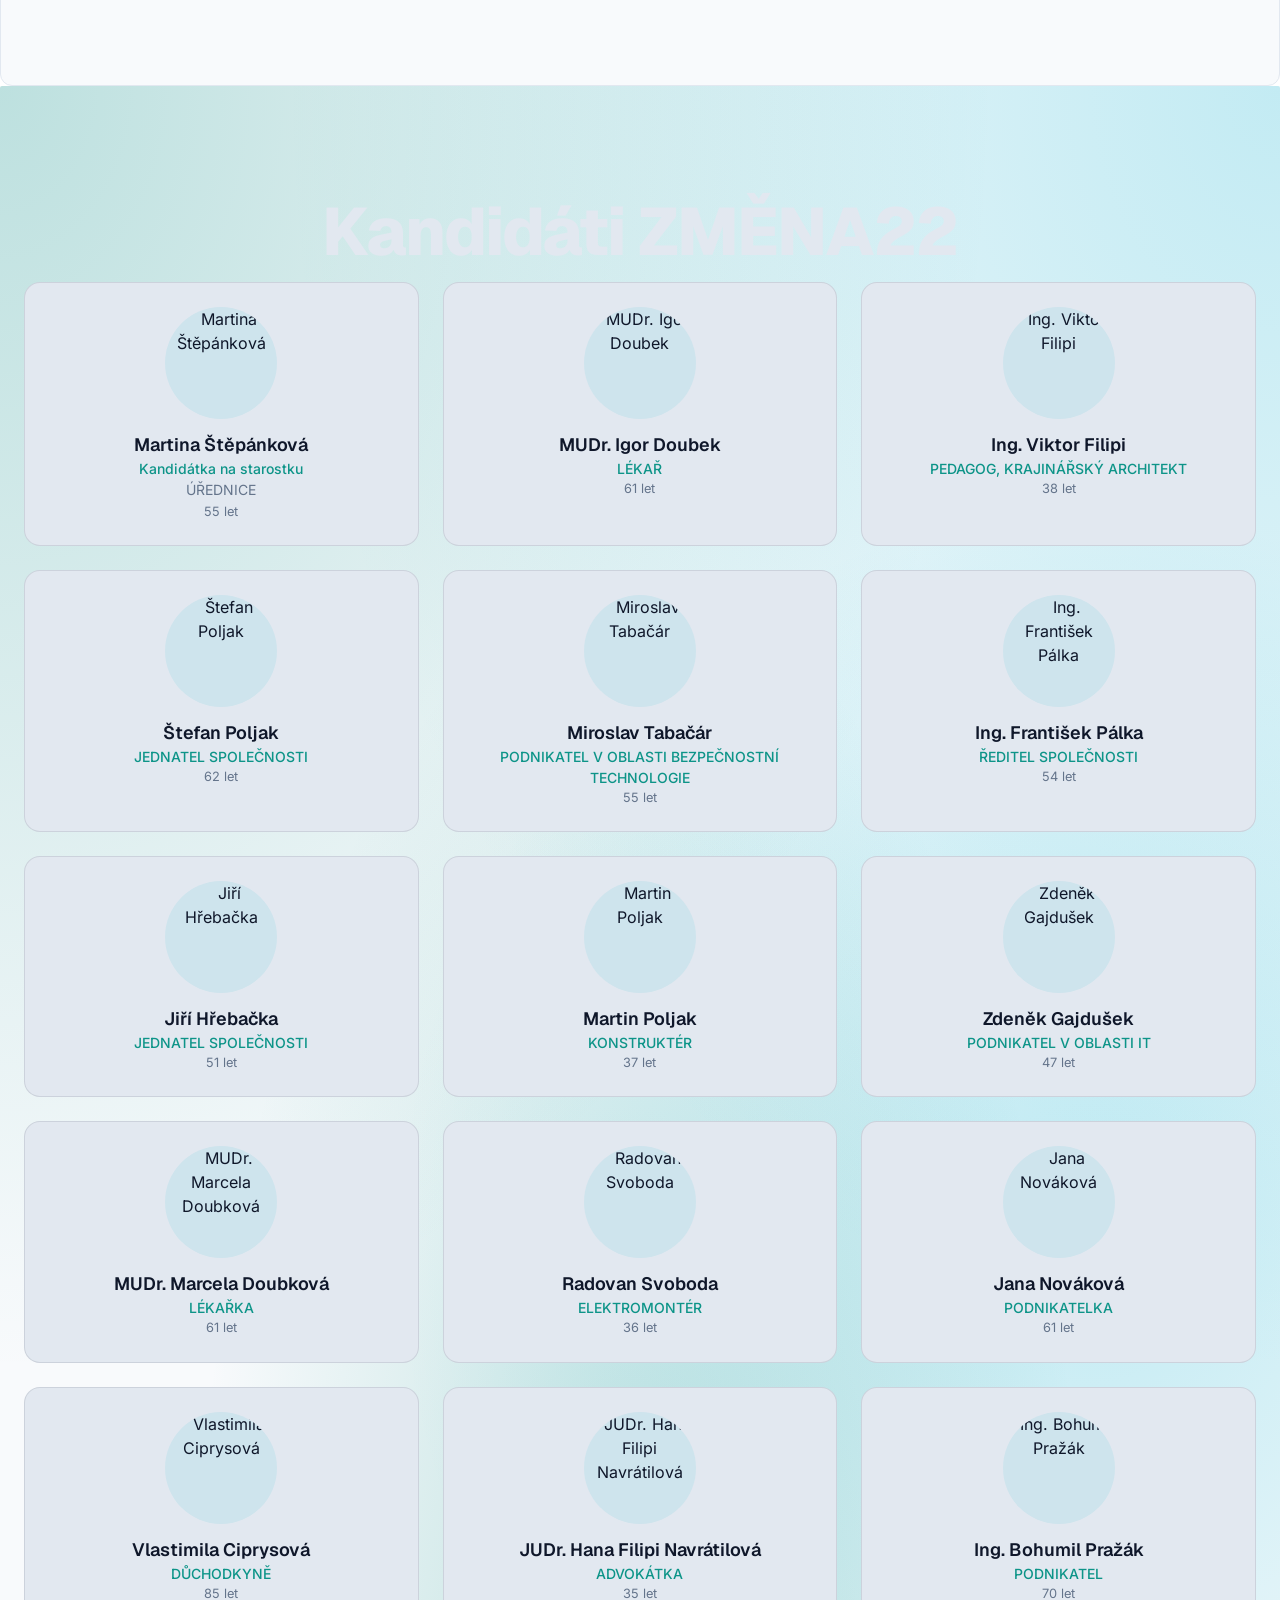
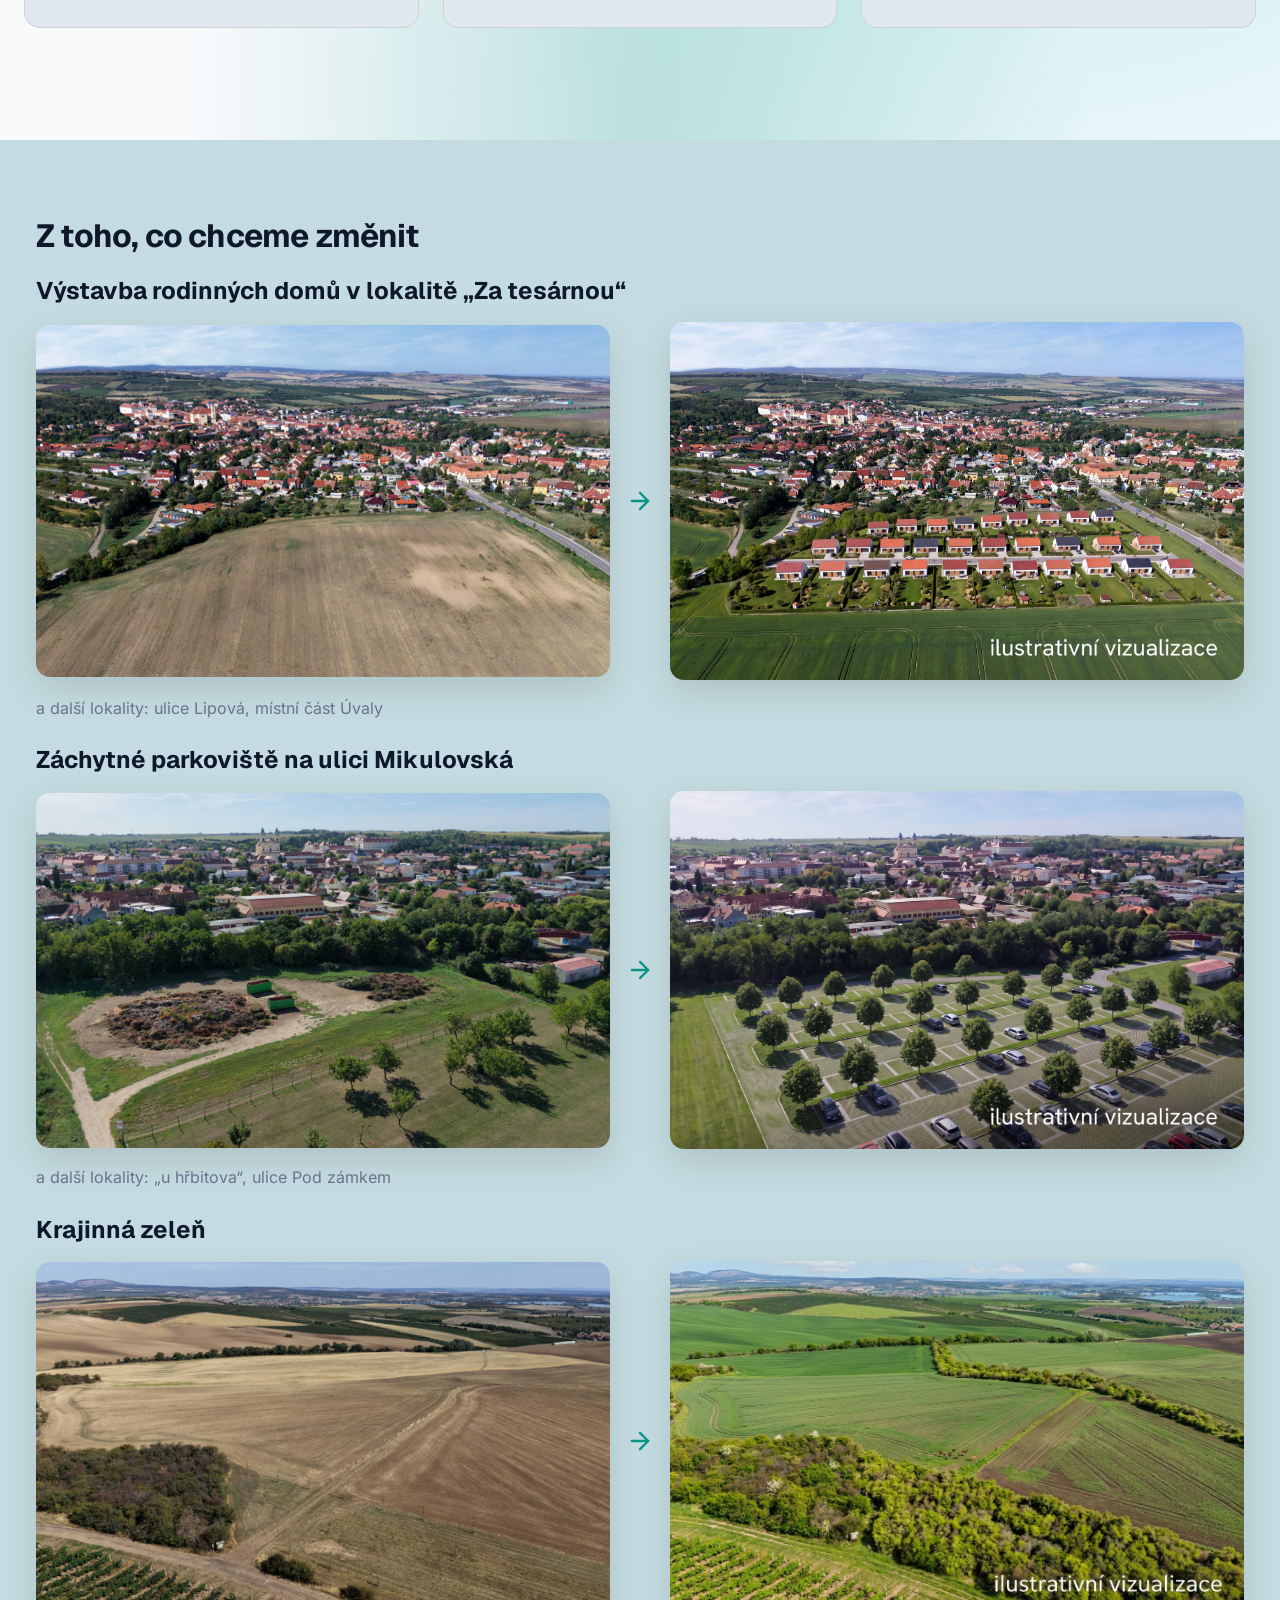
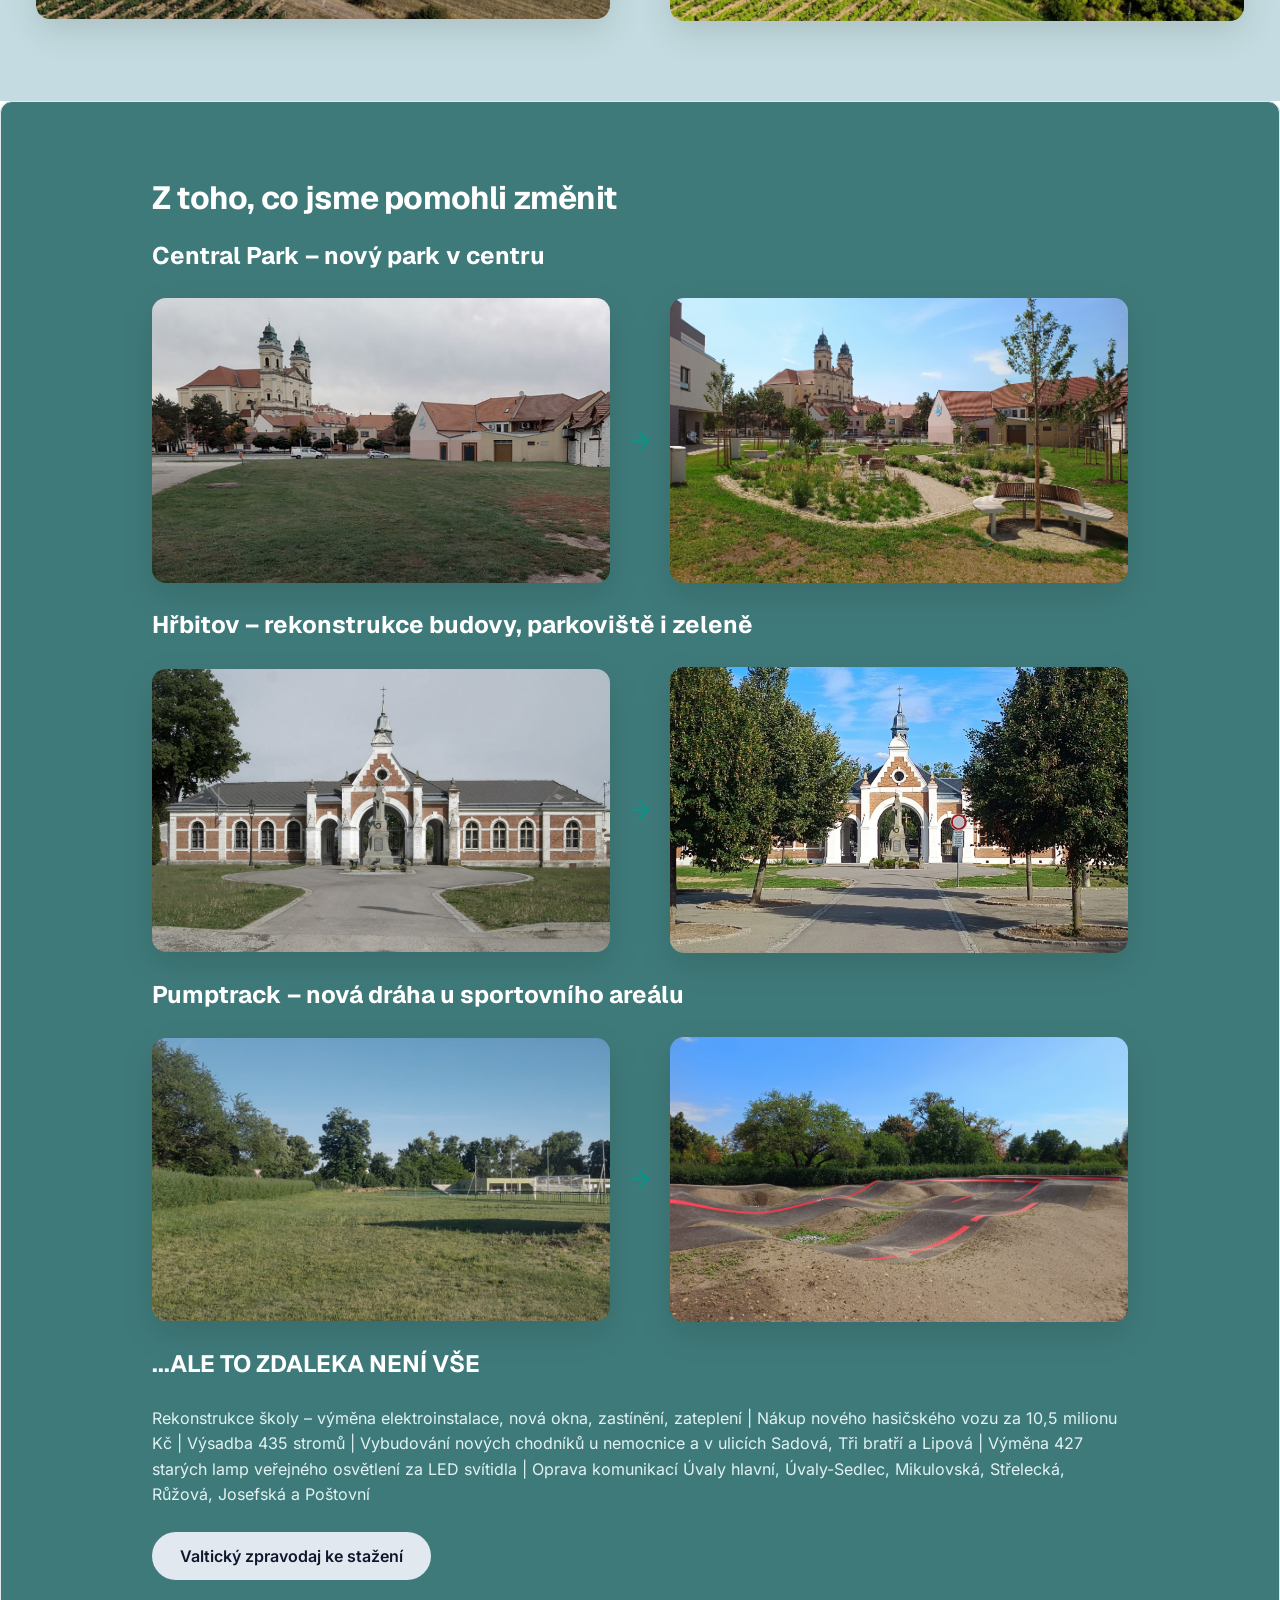
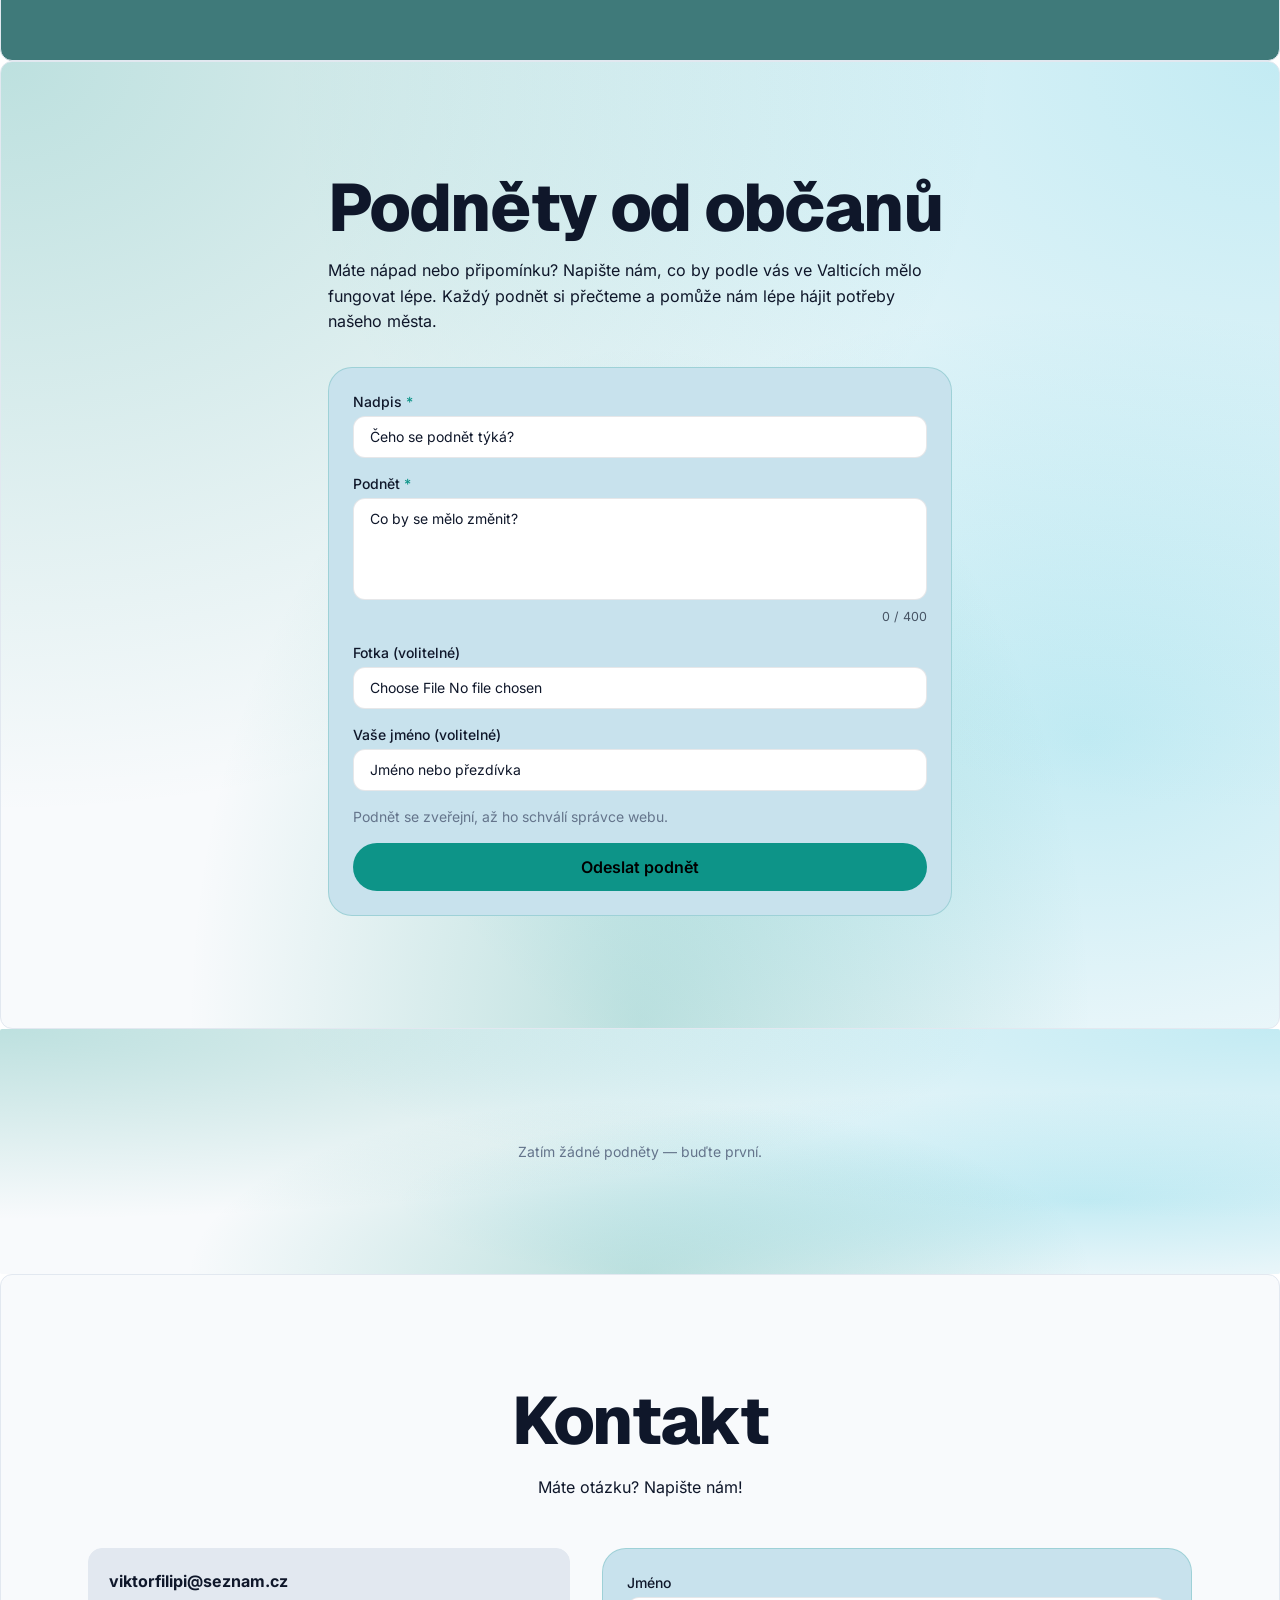
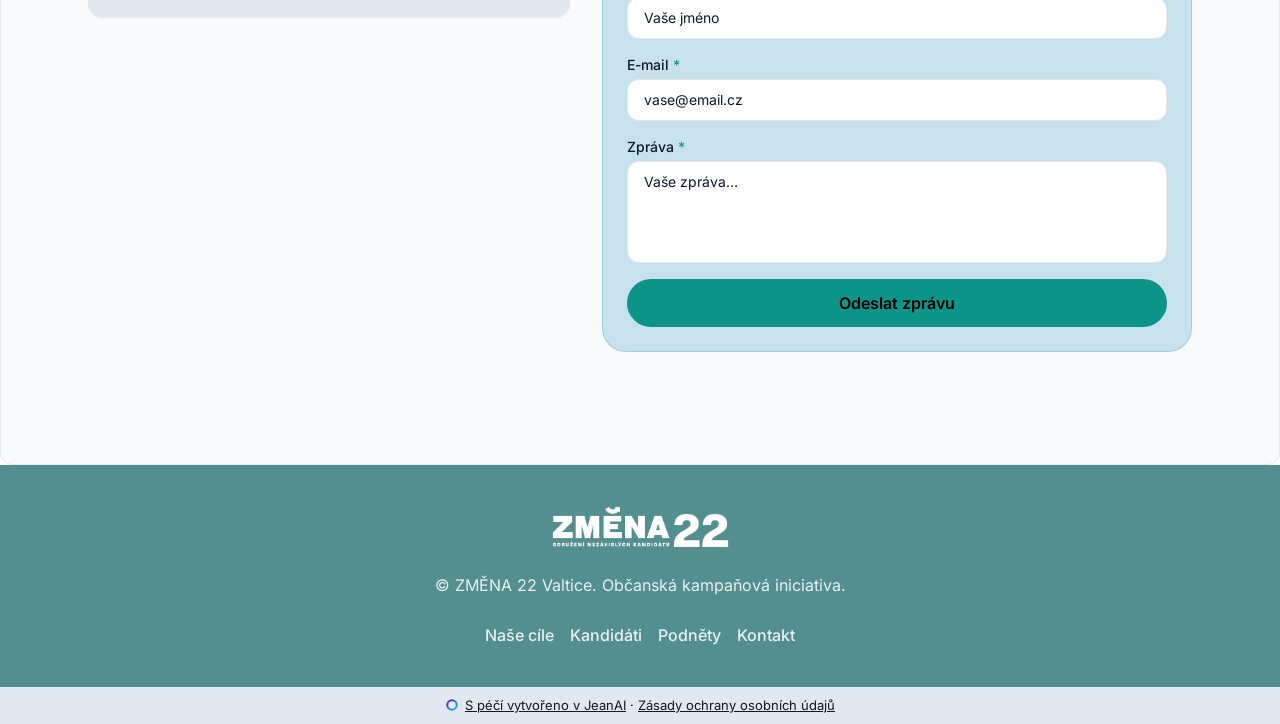
==== commit 23df74ff: "Deploy website: Změna22 Valtice" ====
--- a/index.html
+++ b/index.html
@@ -4,16 +4,16 @@
     <meta charset="UTF-8" />
     <meta name="viewport" content="width=device-width, initial-scale=1.0" />
     <link rel="icon" href="/images/favicon-1.png" />
-    <meta name="description" content="Vytvoř webovou stránku pro kampaň Změna22 ve Valticích. Web má obsahovat: 1) úvodní hero sekci se společnou stock fotografií týmu jako dočasným zástupným obrázkem, hlavním textem a výzvou; 2) sekci „Naše cíle / program“ s hlavními prioritami a plánovanými změnami; 3) sekci „Kandidáti“ s profilovými kartami kandidátů a zástupnými stock fotografiemi, které bude možné později vyměnit za skutečné fotografie; 4) sekci „Co chystáme“ s připravovanými kroky, projekty a aktivitami; 5) sekci „Co už se nám povedlo“ s dosavadními výsledky a konkrétními úspěchy; 6) samostatný formulář „Podněty od návštěvníků“ před kontaktním formulářem, umožňující odeslat nápad, připomínku nebo problém ve městě, s poli Jméno (nepovinné), E-mail (nepovinný), Téma podnětu, Popis podnětu, Lokalita nebo ulice (nepovinné) a možností přiložit fotografii; u formuláře použij text „Máte nápad nebo připomínku? Napište nám, co by podle vás ve Valticích mělo fungovat lépe. Každý podnět si přečteme a pomůže nám lépe hájit potřeby našeho města.“; 7) závěrečný kontaktní formulář s heslem „Pomozte nám změnit naše město“. Použij výrazný tyrkysovo-petrolejový vizuální styl inspirovaný plakátem kampaně a zajisti, aby šlo později snadno nahradit stock fotografie skutečnými podklady." />
+    <meta name="description" content="Kampaňový web občanské iniciativy ZMĚNA 22 ve Valticích. Otevřená správa města, odpovědnost a prostor pro podněty obyvatel." />
     <meta property="og:title" content="Změna22 Valtice" />
-    <meta property="og:description" content="Vytvoř webovou stránku pro kampaň Změna22 ve Valticích. Web má obsahovat: 1) úvodní hero sekci se společnou stock fotografií týmu jako dočasným zástupným obrázkem, hlavním textem a výzvou; 2) sekci „Naše cíle / program“ s hlavními prioritami a plánovanými změnami; 3) sekci „Kandidáti“ s profilovými kartami kandidátů a zástupnými stock fotografiemi, které bude možné později vyměnit za skutečné fotografie; 4) sekci „Co chystáme“ s připravovanými kroky, projekty a aktivitami; 5) sekci „Co už se nám povedlo“ s dosavadními výsledky a konkrétními úspěchy; 6) samostatný formulář „Podněty od návštěvníků“ před kontaktním formulářem, umožňující odeslat nápad, připomínku nebo problém ve městě, s poli Jméno (nepovinné), E-mail (nepovinný), Téma podnětu, Popis podnětu, Lokalita nebo ulice (nepovinné) a možností přiložit fotografii; u formuláře použij text „Máte nápad nebo připomínku? Napište nám, co by podle vás ve Valticích mělo fungovat lépe. Každý podnět si přečteme a pomůže nám lépe hájit potřeby našeho města.“; 7) závěrečný kontaktní formulář s heslem „Pomozte nám změnit naše město“. Použij výrazný tyrkysovo-petrolejový vizuální styl inspirovaný plakátem kampaně a zajisti, aby šlo později snadno nahradit stock fotografie skutečnými podklady." />
+    <meta property="og:description" content="Kampaňový web občanské iniciativy ZMĚNA 22 ve Valticích. Otevřená správa města, odpovědnost a prostor pro podněty obyvatel." />
     <meta property="og:type" content="website" />
     <meta property="og:locale" content="cs" />
     <meta property="og:url" content="https://zmena22valtice.cz" />
     <meta property="og:image" content="https://zmena22valtice.cz/og-image.jpg" />
     <meta name="twitter:card" content="summary_large_image" />
     <meta name="twitter:title" content="Změna22 Valtice" />
-    <meta name="twitter:description" content="Vytvoř webovou stránku pro kampaň Změna22 ve Valticích. Web má obsahovat: 1) úvodní hero sekci se společnou stock fotografií týmu jako dočasným zástupným obrázkem, hlavním textem a výzvou; 2) sekci „Naše cíle / program“ s hlavními prioritami a plánovanými změnami; 3) sekci „Kandidáti“ s profilovými kartami kandidátů a zástupnými stock fotografiemi, které bude možné později vyměnit za skutečné fotografie; 4) sekci „Co chystáme“ s připravovanými kroky, projekty a aktivitami; 5) sekci „Co už se nám povedlo“ s dosavadními výsledky a konkrétními úspěchy; 6) samostatný formulář „Podněty od návštěvníků“ před kontaktním formulářem, umožňující odeslat nápad, připomínku nebo problém ve městě, s poli Jméno (nepovinné), E-mail (nepovinný), Téma podnětu, Popis podnětu, Lokalita nebo ulice (nepovinné) a možností přiložit fotografii; u formuláře použij text „Máte nápad nebo připomínku? Napište nám, co by podle vás ve Valticích mělo fungovat lépe. Každý podnět si přečteme a pomůže nám lépe hájit potřeby našeho města.“; 7) závěrečný kontaktní formulář s heslem „Pomozte nám změnit naše město“. Použij výrazný tyrkysovo-petrolejový vizuální styl inspirovaný plakátem kampaně a zajisti, aby šlo později snadno nahradit stock fotografie skutečnými podklady." />
+    <meta name="twitter:description" content="Kampaňový web občanské iniciativy ZMĚNA 22 ve Valticích. Otevřená správa města, odpovědnost a prostor pro podněty obyvatel." />
     <meta name="twitter:image" content="https://zmena22valtice.cz/og-image.jpg" />
     <link rel="canonical" href="https://zmena22valtice.cz" />
     <script type="application/ld+json">{"@context":"https://schema.org","@graph":[{"@type":"Organization","name":"Změna22 Valtice","url":"https://zmena22valtice.cz","logo":"https://zmena22valtice.cz/images/logo-1.png"}]}</script>
@@ -56,14 +56,16 @@
         </div>
       </div>
     </section>
-    <div id="section_content_group_mtuh6mud_05mgzh" class="jean-motion-layer" data-jean-reveal="true" data-section-id="section_content_group_mtuh6mud_05mgzh" data-section-type="content_group" data-jean-corner="br">
+    <div id="section_content_group_mtuh6mud_05mgzh" class="jean-motion-layer" data-jean-reveal="true" data-section-id="section_content_group_mtuh6mud_05mgzh" data-section-type="content_group">
     <section class="py-16 lg:py-20 jean-section-shell" style="background-color:#ffffff;border-radius:0px">
-      <div class="jean-section-corner relative z-20 flex w-full md:w-auto px-6 mb-6 md:absolute md:mb-0 md:px-0 justify-end md:bottom-6 md:right-6" data-jean-corner="br"><div style="max-width:12rem"><div><span style="display:inline-block;padding:.25rem .625rem;border-radius:.375rem;font-size:.75rem;font-weight:600;color:#0d9488;background-color:#e2e8f0">Údaje v milionech Kč</span></div></div></div>
       <div class="max-w-5xl mx-auto px-6 flex flex-col gap-6">
-        <div><h2 data-block-id="block_text_heading_mtuh742u_s03gch" data-block-type="text.heading" style="font-size:clamp(1.875rem, 1.4rem + 1.9vw, 2.9rem);font-weight:700;color:#568c8e">Čtyři roky ve Valticích</h2></div>
-        <div><div data-block-id="block_text_rich_mtuh94ox_4p3hpq" data-block-type="text.rich" style="color:#0F172A;line-height:1.6;white-space:pre-wrap;font-weight:500">Jsme sdružení nezávislých kandidátů, Vaši sousedé, kolegové a přátelé. Jako součást koalice se na komunální politice podílíme již čtyři roky. Všechny naše kroky mají jediný cíl - město, ve kterém chceme vychovat naše děti, prožít spokojený život i zestárnout. Záleží nám na tom, jak naše město vypadá a kam směřuje.</div></div>
-        <div><p data-block-id="block_text_paragraph_mtuhd8fa_5icpl1" data-block-type="text.paragraph" style="color:var(--color-text);line-height:1.6;font-weight:500">Jsou mezi námi jak zástupci z oblastí zdravotnictví, školství, technických oborů, podnikatelů, řemeslníků, krajinářů, tak i pracovníci s nezbytnými zkušenostmi na úrovni veřejné správy. Věříme, že právě tato profesní pestrost představuje silný tým pro správný rozvoj města!</p></div>
-        <div><div data-block-id="block_table_hospodareni" data-block-type="table" style="overflow-x:auto"><table style="width:100%;border-collapse:collapse"><thead><tr><th style="padding:.5rem .75rem;text-align:left;border-bottom:1px solid rgba(0,0,0,.12);font-weight:600;color:var(--color-text)">JAK JSME HOSPODAŘILI</th><th style="padding:.5rem .75rem;text-align:left;border-bottom:1px solid rgba(0,0,0,.12);font-weight:600;color:var(--color-text)">2022</th><th style="padding:.5rem .75rem;text-align:left;border-bottom:1px solid rgba(0,0,0,.12);font-weight:600;color:var(--color-text)">2025</th><th style="padding:.5rem .75rem;text-align:left;border-bottom:1px solid rgba(0,0,0,.12);font-weight:600;color:var(--color-text)">k 3. 9. 2026</th></tr></thead><tbody><tr><td style="padding:.5rem .75rem;border-bottom:1px solid rgba(0,0,0,.06);color:var(--color-text)">Hotovost na účtech</td><td style="padding:.5rem .75rem;border-bottom:1px solid rgba(0,0,0,.06);color:var(--color-text)">28,1</td><td style="padding:.5rem .75rem;border-bottom:1px solid rgba(0,0,0,.06);color:var(--color-text)">97,0</td><td style="padding:.5rem .75rem;border-bottom:1px solid rgba(0,0,0,.06);color:var(--color-text)">77,1</td></tr><tr><td style="padding:.5rem .75rem;border-bottom:1px solid rgba(0,0,0,.06);color:var(--color-text)">Investice a opravy</td><td style="padding:.5rem .75rem;border-bottom:1px solid rgba(0,0,0,.06);color:var(--color-text)">29,4</td><td style="padding:.5rem .75rem;border-bottom:1px solid rgba(0,0,0,.06);color:var(--color-text)">28,3</td><td style="padding:.5rem .75rem;border-bottom:1px solid rgba(0,0,0,.06);color:var(--color-text)">40,9</td></tr><tr><td style="padding:.5rem .75rem;border-bottom:1px solid rgba(0,0,0,.06);color:var(--color-text)">Úvěry a půjčky (dluh)</td><td style="padding:.5rem .75rem;border-bottom:1px solid rgba(0,0,0,.06);color:var(--color-text)">8,1</td><td style="padding:.5rem .75rem;border-bottom:1px solid rgba(0,0,0,.06);color:var(--color-text)">0,2</td><td style="padding:.5rem .75rem;border-bottom:1px solid rgba(0,0,0,.06);color:var(--color-text)">0</td></tr><tr><td style="padding:.5rem .75rem;border-bottom:1px solid rgba(0,0,0,.06);color:var(--color-text)">Parkovné, poplatky a pokuty</td><td style="padding:.5rem .75rem;border-bottom:1px solid rgba(0,0,0,.06);color:var(--color-text)">4,4</td><td style="padding:.5rem .75rem;border-bottom:1px solid rgba(0,0,0,.06);color:var(--color-text)">7,9</td><td style="padding:.5rem .75rem;border-bottom:1px solid rgba(0,0,0,.06);color:var(--color-text)">5,8</td></tr><tr><td style="padding:.5rem .75rem;border-bottom:1px solid rgba(0,0,0,.06);color:var(--color-text)">Úroky ze spořicích účtů</td><td style="padding:.5rem .75rem;border-bottom:1px solid rgba(0,0,0,.06);color:var(--color-text)">0</td><td style="padding:.5rem .75rem;border-bottom:1px solid rgba(0,0,0,.06);color:var(--color-text)">1,5</td><td style="padding:.5rem .75rem;border-bottom:1px solid rgba(0,0,0,.06);color:var(--color-text)">0,9</td></tr><tr><td style="padding:.5rem .75rem;border-bottom:1px solid rgba(0,0,0,.06);color:var(--color-text)">Dotace spolkům (kultura, sport...)</td><td style="padding:.5rem .75rem;border-bottom:1px solid rgba(0,0,0,.06);color:var(--color-text)">1,5</td><td style="padding:.5rem .75rem;border-bottom:1px solid rgba(0,0,0,.06);color:var(--color-text)">3,3</td><td style="padding:.5rem .75rem;border-bottom:1px solid rgba(0,0,0,.06);color:var(--color-text)">3,0</td></tr></tbody></table></div></div>
+        <div class="jean-grid-section" style="--jean-grid-row:1rem;--jean-grid-gap:1.5rem;grid-template-rows:repeat(10, minmax(1rem, auto))">
+        <div class="jean-grid-cell jean-cell-content" style="grid-column:1 / span 12;grid-row:1 / span 1;--jean-cell-order:14;justify-items:start;align-items:start"><div><h2 data-block-id="block_text_heading_mtuh742u_s03gch" data-block-type="text.heading" style="font-size:clamp(1.875rem, 1.4rem + 1.9vw, 2.9rem);font-weight:700;color:#568c8e">Čtyři roky ve Valticích</h2></div></div>
+        <div class="jean-grid-cell jean-cell-content" style="grid-column:1 / span 12;grid-row:3 / span 1;--jean-cell-order:40;justify-items:start;align-items:start"><div><div data-block-id="block_text_rich_mtuh94ox_4p3hpq" data-block-type="text.rich" style="color:#0F172A;line-height:1.6;white-space:pre-wrap;font-weight:500">Jsme sdružení nezávislých kandidátů, Vaši sousedé, kolegové a přátelé. Jako součást koalice se na komunální politice podílíme již čtyři roky. Všechny naše kroky mají jediný cíl - město, ve kterém chceme vychovat naše děti, prožít spokojený život i zestárnout. Záleží nám na tom, jak naše město vypadá a kam směřuje.</div></div></div>
+        <div class="jean-grid-cell jean-cell-content" style="grid-column:1 / span 12;grid-row:5 / span 1;--jean-cell-order:66;justify-items:start;align-items:start"><div><p data-block-id="block_text_paragraph_mtuhd8fa_5icpl1" data-block-type="text.paragraph" style="color:var(--color-text);line-height:1.6;font-weight:500">Jsou mezi námi jak zástupci z oblastí zdravotnictví, školství, technických oborů, podnikatelů, řemeslníků, krajinářů, tak i pracovníci s nezbytnými zkušenostmi na úrovni veřejné správy. Věříme, že právě tato profesní pestrost představuje silný tým pro správný rozvoj města!</p></div></div>
+        <div class="jean-grid-cell jean-cell-box" style="grid-column:1 / span 12;grid-row:7 / span 1;--jean-cell-order:92"><div><div data-block-id="block_table_hospodareni" data-block-type="table" style="overflow-x:auto"><table style="width:100%;border-collapse:collapse"><thead><tr><th style="padding:.5rem .75rem;text-align:left;border-bottom:1px solid rgba(0,0,0,.12);font-weight:600;color:var(--color-text)">JAK JSME HOSPODAŘILI</th><th style="padding:.5rem .75rem;text-align:left;border-bottom:1px solid rgba(0,0,0,.12);font-weight:600;color:var(--color-text)">2022</th><th style="padding:.5rem .75rem;text-align:left;border-bottom:1px solid rgba(0,0,0,.12);font-weight:600;color:var(--color-text)">2025</th><th style="padding:.5rem .75rem;text-align:left;border-bottom:1px solid rgba(0,0,0,.12);font-weight:600;color:var(--color-text)">k 3. 9. 2026</th></tr></thead><tbody><tr><td style="padding:.5rem .75rem;border-bottom:1px solid rgba(0,0,0,.06);color:var(--color-text)">Hotovost na účtech</td><td style="padding:.5rem .75rem;border-bottom:1px solid rgba(0,0,0,.06);color:var(--color-text)">28,1</td><td style="padding:.5rem .75rem;border-bottom:1px solid rgba(0,0,0,.06);color:var(--color-text)">97,0</td><td style="padding:.5rem .75rem;border-bottom:1px solid rgba(0,0,0,.06);color:var(--color-text)">77,1</td></tr><tr><td style="padding:.5rem .75rem;border-bottom:1px solid rgba(0,0,0,.06);color:var(--color-text)">Investice a opravy</td><td style="padding:.5rem .75rem;border-bottom:1px solid rgba(0,0,0,.06);color:var(--color-text)">29,4</td><td style="padding:.5rem .75rem;border-bottom:1px solid rgba(0,0,0,.06);color:var(--color-text)">28,3</td><td style="padding:.5rem .75rem;border-bottom:1px solid rgba(0,0,0,.06);color:var(--color-text)">40,9</td></tr><tr><td style="padding:.5rem .75rem;border-bottom:1px solid rgba(0,0,0,.06);color:var(--color-text)">Úvěry a půjčky (dluh)</td><td style="padding:.5rem .75rem;border-bottom:1px solid rgba(0,0,0,.06);color:var(--color-text)">8,1</td><td style="padding:.5rem .75rem;border-bottom:1px solid rgba(0,0,0,.06);color:var(--color-text)">0,2</td><td style="padding:.5rem .75rem;border-bottom:1px solid rgba(0,0,0,.06);color:var(--color-text)">0</td></tr><tr><td style="padding:.5rem .75rem;border-bottom:1px solid rgba(0,0,0,.06);color:var(--color-text)">Parkovné, poplatky a pokuty</td><td style="padding:.5rem .75rem;border-bottom:1px solid rgba(0,0,0,.06);color:var(--color-text)">4,4</td><td style="padding:.5rem .75rem;border-bottom:1px solid rgba(0,0,0,.06);color:var(--color-text)">7,9</td><td style="padding:.5rem .75rem;border-bottom:1px solid rgba(0,0,0,.06);color:var(--color-text)">5,8</td></tr><tr><td style="padding:.5rem .75rem;border-bottom:1px solid rgba(0,0,0,.06);color:var(--color-text)">Úroky ze spořicích účtů</td><td style="padding:.5rem .75rem;border-bottom:1px solid rgba(0,0,0,.06);color:var(--color-text)">0</td><td style="padding:.5rem .75rem;border-bottom:1px solid rgba(0,0,0,.06);color:var(--color-text)">1,5</td><td style="padding:.5rem .75rem;border-bottom:1px solid rgba(0,0,0,.06);color:var(--color-text)">0,9</td></tr><tr><td style="padding:.5rem .75rem;border-bottom:1px solid rgba(0,0,0,.06);color:var(--color-text)">Dotace spolkům (kultura, sport...)</td><td style="padding:.5rem .75rem;border-bottom:1px solid rgba(0,0,0,.06);color:var(--color-text)">1,5</td><td style="padding:.5rem .75rem;border-bottom:1px solid rgba(0,0,0,.06);color:var(--color-text)">3,3</td><td style="padding:.5rem .75rem;border-bottom:1px solid rgba(0,0,0,.06);color:var(--color-text)">3,0</td></tr></tbody></table></div></div></div>
+        <div class="jean-grid-cell jean-cell-content" style="grid-column:10 / span 3;grid-row:9 / span 2;--jean-cell-order:127;justify-items:end;align-items:end;text-align:right"><div><span data-block-id="section_content_group_mtuh6mud_05mgzh_mark" data-block-type="badge" style="display:inline-block;padding:.25rem .625rem;border-radius:.375rem;font-size:.75rem;font-weight:600;color:#0d9488;background-color:#e2e8f0">Údaje v milionech Kč</span></div></div>
+      </div>
       </div>
     </section>
     </div>
@@ -73,9 +75,9 @@
         <div class="jean-section-walk flex flex-col gap-12">
         <h2 class="text-3xl lg:text-4xl font-bold text-center jean-motion-layer" data-jean-reveal="true" data-block-id="block_heading_nase_vize" data-block-type="text.heading" style="color:#0f172a;font-family:var(--font-heading);font-weight:600;font-size:clamp(1.875rem, 1.4rem + 1.9vw, 2.9rem)">Naše vize</h2>
         <div class="jean-block-group" data-block-id="group_uzemni_plan" data-block-type="group">
-          <h3 class="text-2xl lg:text-3xl font-semibold mb-3" style="color:var(--color-text);font-family:var(--font-heading)">Územní plán a jeho změna č. 1 jako hlavní prostředek rozvoje města</h3>
-          
-          <div class="jean-stagger-grid grid grid-cols-1 md:grid-cols-2 lg:grid-cols-2 gap-6 items-start">
+        <h3 class="text-2xl lg:text-3xl font-semibold mb-3" style="color:var(--color-text);font-family:var(--font-heading)">Územní plán a jeho změna č. 1 jako hlavní prostředek rozvoje města</h3>
+        
+        <div class="jean-stagger-grid grid grid-cols-1 md:grid-cols-2 lg:grid-cols-2 gap-6 items-start">
           <div class="group jean-card jean-float p-8 rounded-2xl h-full flex flex-col jean-motion-layer jean-stagger-card jean-parallax-up" data-jean-reveal="true" data-block-id="b_d06361ed21834a78be57b9b2" data-block-type="card" style="transition-delay:0s">
             
             <div class="mb-4" style="color:var(--color-primary)"><svg xmlns="http://www.w3.org/2000/svg" class="lucide lucide-house" width="32" height="32" viewBox="0 0 24 24" fill="none" stroke="currentColor" stroke-width="2" stroke-linecap="round" stroke-linejoin="round" aria-hidden="true"><path d="M15 21v-8a1 1 0 0 0-1-1h-4a1 1 0 0 0-1 1v8" /> <path d="M3 10a2 2 0 0 1 .709-1.528l7-5.999a2 2 0 0 1 2.582 0l7 5.999A2 2 0 0 1 21 10v9a2 2 0 0 1-2 2H5a2 2 0 0 1-2-2z" /></svg></div>
@@ -94,11 +96,11 @@
 v centru města.</p>
           </div>
         </div>
-        </div>
+      </div>
         <div class="jean-block-group" data-block-id="group_pece_o_obcany" data-block-type="group">
-          <h3 class="text-2xl lg:text-3xl font-semibold mb-3" style="color:var(--color-text);font-family:var(--font-heading)">Smysluplná péče o občany, město i krajinu</h3>
-          
-          <div class="jean-stagger-grid grid grid-cols-1 md:grid-cols-2 lg:grid-cols-2 gap-6 items-start">
+        <h3 class="text-2xl lg:text-3xl font-semibold mb-3" style="color:var(--color-text);font-family:var(--font-heading)">Smysluplná péče o občany, město i krajinu</h3>
+        
+        <div class="jean-stagger-grid grid grid-cols-1 md:grid-cols-2 lg:grid-cols-2 gap-6 items-start">
           <div class="group jean-card jean-float p-8 rounded-2xl h-full flex flex-col jean-motion-layer jean-stagger-card jean-parallax-up" data-jean-reveal="true" data-block-id="card_mesto_pro_lidi" data-block-type="card" style="transition-delay:0.16s">
             
             <div class="mb-4" style="color:var(--color-primary)"><svg xmlns="http://www.w3.org/2000/svg" class="lucide lucide-users" width="32" height="32" viewBox="0 0 24 24" fill="none" stroke="currentColor" stroke-width="2" stroke-linecap="round" stroke-linejoin="round" aria-hidden="true"><path d="M16 21v-2a4 4 0 0 0-4-4H6a4 4 0 0 0-4 4v2" /> <path d="M16 3.128a4 4 0 0 1 0 7.744" /> <path d="M22 21v-2a4 4 0 0 0-3-3.87" /> <circle cx="9" cy="7" r="4" /></svg></div>
@@ -112,11 +114,11 @@
             <p style="color:var(--color-muted)">Výsadba zeleně ve městě i krajině, zadržení a vsakování srážkových vod, realizace protipovodňových opatření.</p>
           </div>
         </div>
-        </div>
+      </div>
         <div class="jean-block-group" data-block-id="group_potreby_komunity" data-block-type="group">
-          <h3 class="text-2xl lg:text-3xl font-semibold mb-3" style="color:var(--color-text);font-family:var(--font-heading)">Rovnocenné zohlednění potřeb místní komunity, turistů i podnikatelů</h3>
-          
-          <div class="jean-stagger-grid grid grid-cols-1 md:grid-cols-2 lg:grid-cols-2 gap-6 items-start">
+        <h3 class="text-2xl lg:text-3xl font-semibold mb-3" style="color:var(--color-text);font-family:var(--font-heading)">Rovnocenné zohlednění potřeb místní komunity, turistů i podnikatelů</h3>
+        
+        <div class="jean-stagger-grid grid grid-cols-1 md:grid-cols-2 lg:grid-cols-2 gap-6 items-start">
           <div class="group jean-card jean-float p-8 rounded-2xl h-full flex flex-col jean-motion-layer jean-stagger-card jean-parallax-up" data-jean-reveal="true" data-block-id="card_podpora_spolku" data-block-type="card" style="transition-delay:0.32s">
             
             <div class="mb-4" style="color:var(--color-primary)"><svg xmlns="http://www.w3.org/2000/svg" class="lucide lucide-handshake" width="32" height="32" viewBox="0 0 24 24" fill="none" stroke="currentColor" stroke-width="2" stroke-linecap="round" stroke-linejoin="round" aria-hidden="true"><path d="m11 17 2 2a1 1 0 1 0 3-3" /> <path d="m14 14 2.5 2.5a1 1 0 1 0 3-3l-3.88-3.88a3 3 0 0 0-4.24 0l-.88.88a1 1 0 1 1-3-3l2.81-2.81a5.79 5.79 0 0 1 7.06-.87l.47.28a2 2 0 0 0 1.42.25L21 4" /> <path d="m21 3 1 11h-2" /> <path d="M3 3 2 14l6.5 6.5a1 1 0 1 0 3-3" /> <path d="M3 4h8" /></svg></div>
@@ -130,11 +132,11 @@
             <p style="color:var(--color-muted)">Podpora turistického ruchu s jasnými pravidly jak pro podnikatele, tak pro návštěvníky.</p>
           </div>
         </div>
-        </div>
+      </div>
         <div class="jean-block-group" data-block-id="group_aktivni_zapojeni" data-block-type="group">
-          <h3 class="text-2xl lg:text-3xl font-semibold mb-3" style="color:var(--color-text);font-family:var(--font-heading)">Aktivní zapojení občanů do rozvoje města</h3>
-          
-          <div class="jean-stagger-grid grid grid-cols-1 md:grid-cols-2 lg:grid-cols-2 gap-6 items-start">
+        <h3 class="text-2xl lg:text-3xl font-semibold mb-3" style="color:var(--color-text);font-family:var(--font-heading)">Aktivní zapojení občanů do rozvoje města</h3>
+        
+        <div class="jean-stagger-grid grid grid-cols-1 md:grid-cols-2 lg:grid-cols-2 gap-6 items-start">
           <div class="group jean-card jean-float p-8 rounded-2xl h-full flex flex-col jean-motion-layer jean-stagger-card jean-parallax-up" data-jean-reveal="true" data-block-id="card_hospodareni" data-block-type="card" style="transition-delay:0.48s">
             
             <div class="mb-4" style="color:var(--color-primary)"><svg xmlns="http://www.w3.org/2000/svg" class="lucide lucide-dollar-sign" width="32" height="32" viewBox="0 0 24 24" fill="none" stroke="currentColor" stroke-width="2" stroke-linecap="round" stroke-linejoin="round" aria-hidden="true"><line x1="12" x2="12" y1="2" y2="22" /> <path d="M17 5H9.5a3.5 3.5 0 0 0 0 7h5a3.5 3.5 0 0 1 0 7H6" /></svg></div>
@@ -148,13 +150,13 @@
             <p style="color:var(--color-muted)">Zřízení osadního výboru pro místní část Úvaly.</p>
           </div>
         </div>
-        </div>
+      </div>
       </div>
       </div>
     </section>
     </div>
     <div class="jean-motion-layer" data-jean-reveal="true" id="section_kandidati" data-section-id="section_kandidati" data-section-type="people">
-    <section class="py-20 lg:py-28 jean-section-shell jean-bg-mesh" style="background-color:#f8fafc;background-image:url(&quot;/images/tiles-2.jpg&quot;);background-size:cover;background-position:center bottom;background-repeat:no-repeat;border-radius:0.125rem">
+    <section class="py-20 lg:py-28 jean-section-shell jean-bg-mesh" style="background-color:#f8fafc;border-radius:0.125rem">
       <div class="max-w-7xl mx-auto px-6">
         <h2 class="text-3xl lg:text-4xl font-bold mb-4 text-center" data-block-id="block_candidates_heading" data-block-type="text.heading" style="color:#e2e8f0;font-family:var(--font-heading)">Kandidáti ZMĚNA22</h2>
         <div class="jean-widget jean-widget--people" data-jean-capability="people" data-jean-columns="3"><div class="jean-person-grid"><article class="jean-person-card"><div class="jean-person-avatar"><img class="jean-person-photo" src="https://jeanai.onrender.com/v1/public/site-file/96242ec6-b65b-4ad6-9ab4-638e69cfe997" alt="Martina Štěpánková" loading="lazy"></div><div class="jean-person-body"><h3 class="jean-person-name">Martina Štěpánková</h3><p class="jean-person-role">Kandidátka na starostku</p><p class="jean-person-text">ÚŘEDNICE</p><p class="jean-person-date">55 let</p></div></article><article class="jean-person-card"><div class="jean-person-avatar"><img class="jean-person-photo" src="https://jeanai.onrender.com/v1/public/site-file/4bd182c1-38a1-4473-a772-fe7e6f3ad7b6" alt="MUDr. Igor Doubek" loading="lazy"></div><div class="jean-person-body"><h3 class="jean-person-name">MUDr. Igor Doubek</h3><p class="jean-person-role">LÉKAŘ</p><p class="jean-person-date">61 let</p></div></article><article class="jean-person-card"><div class="jean-person-avatar"><img class="jean-person-photo" src="https://jeanai.onrender.com/v1/public/site-file/d3131a7a-3993-4c74-9f16-81bc3853afee" alt="Ing. Viktor Filipi" loading="lazy"></div><div class="jean-person-body"><h3 class="jean-person-name">Ing. Viktor Filipi</h3><p class="jean-person-role">PEDAGOG, KRAJINÁŘSKÝ ARCHITEKT</p><p class="jean-person-date">38 let</p></div></article><article class="jean-person-card"><div class="jean-person-avatar"><img class="jean-person-photo" src="https://jeanai.onrender.com/v1/public/site-file/6078b6db-5fe0-49c1-91d0-bca156700cce" alt="Štefan Poljak" loading="lazy"></div><div class="jean-person-body"><h3 class="jean-person-name">Štefan Poljak</h3><p class="jean-person-role">JEDNATEL SPOLEČNOSTI</p><p class="jean-person-date">62 let</p></div></article><article class="jean-person-card"><div class="jean-person-avatar"><img class="jean-person-photo" src="https://jeanai.onrender.com/v1/public/site-file/0d69bb3a-96e9-404f-9375-c37534169888" alt="Miroslav Tabačár" loading="lazy"></div><div class="jean-person-body"><h3 class="jean-person-name">Miroslav Tabačár</h3><p class="jean-person-role">PODNIKATEL V OBLASTI BEZPEČNOSTNÍ TECHNOLOGIE</p><p class="jean-person-date">55 let</p></div></article><article class="jean-person-card"><div class="jean-person-avatar"><img class="jean-person-photo" src="https://jeanai.onrender.com/v1/public/site-file/89b11441-c44c-44c0-a616-aca9e1aee86d" alt="Ing. František Pálka" loading="lazy"></div><div class="jean-person-body"><h3 class="jean-person-name">Ing. František Pálka</h3><p class="jean-person-role">ŘEDITEL SPOLEČNOSTI</p><p class="jean-person-date">54 let</p></div></article><article class="jean-person-card"><div class="jean-person-avatar"><img class="jean-person-photo" src="https://jeanai.onrender.com/v1/public/site-file/22dd41e6-43c7-445e-875a-1aa4937e9eda" alt="Jiří Hřebačka" loading="lazy"></div><div class="jean-person-body"><h3 class="jean-person-name">Jiří Hřebačka</h3><p class="jean-person-role">JEDNATEL SPOLEČNOSTI</p><p class="jean-person-date">51 let</p></div></article><article class="jean-person-card"><div class="jean-person-avatar"><img class="jean-person-photo" src="https://jeanai.onrender.com/v1/public/site-file/766b90b8-3da1-428b-b8d6-a2c1b14ca85b" alt="Martin Poljak" loading="lazy"></div><div class="jean-person-body"><h3 class="jean-person-name">Martin Poljak</h3><p class="jean-person-role">KONSTRUKTÉR</p><p class="jean-person-date">37 let</p></div></article><article class="jean-person-card"><div class="jean-person-avatar"><img class="jean-person-photo" src="https://jeanai.onrender.com/v1/public/site-file/3310de10-cb36-44c5-8f96-77a4cf717470" alt="Zdeněk Gajdušek" loading="lazy"></div><div class="jean-person-body"><h3 class="jean-person-name">Zdeněk Gajdušek</h3><p class="jean-person-role">PODNIKATEL V OBLASTI IT</p><p class="jean-person-date">47 let</p></div></article><article class="jean-person-card"><div class="jean-person-avatar"><img class="jean-person-photo" src="https://jeanai.onrender.com/v1/public/site-file/78a1f699-db04-4f67-9953-b9c0879d7ab7" alt="MUDr. Marcela Doubková" loading="lazy"></div><div class="jean-person-body"><h3 class="jean-person-name">MUDr. Marcela Doubková</h3><p class="jean-person-role">LÉKAŘKA</p><p class="jean-person-date">61 let</p></div></article><article class="jean-person-card"><div class="jean-person-avatar"><img class="jean-person-photo" src="https://jeanai.onrender.com/v1/public/site-file/e25083c9-80bb-4b5c-a659-951929af0a57" alt="Radovan Svoboda" loading="lazy"></div><div class="jean-person-body"><h3 class="jean-person-name">Radovan Svoboda</h3><p class="jean-person-role">ELEKTROMONTÉR</p><p class="jean-person-date">36 let</p></div></article><article class="jean-person-card"><div class="jean-person-avatar"><img class="jean-person-photo" src="https://jeanai.onrender.com/v1/public/site-file/c7ac6181-983b-4d25-acd7-f14bc4d2cd6a" alt="Jana Nováková" loading="lazy"></div><div class="jean-person-body"><h3 class="jean-person-name">Jana Nováková</h3><p class="jean-person-role">PODNIKATELKA</p><p class="jean-person-date">61 let</p></div></article><article class="jean-person-card"><div class="jean-person-avatar"><img class="jean-person-photo" src="https://jeanai.onrender.com/v1/public/site-file/92c82094-b08e-4665-aa0b-4ea79b73f131" alt="Vlastimila Ciprysová" loading="lazy"></div><div class="jean-person-body"><h3 class="jean-person-name">Vlastimila Ciprysová</h3><p class="jean-person-role">DŮCHODKYNĚ</p><p class="jean-person-date">85 let</p></div></article><article class="jean-person-card"><div class="jean-person-avatar"><img class="jean-person-photo" src="https://jeanai.onrender.com/v1/public/site-file/d646bb72-f128-4a33-9dd3-721ed44b9116" alt="JUDr. Hana Filipi Navrátilová" loading="lazy"></div><div class="jean-person-body"><h3 class="jean-person-name">JUDr. Hana Filipi Navrátilová</h3><p class="jean-person-role">ADVOKÁTKA</p><p class="jean-person-date">35 let</p></div></article><article class="jean-person-card"><div class="jean-person-avatar"><img class="jean-person-photo" src="https://jeanai.onrender.com/v1/public/site-file/1d29d6ff-730c-4e9d-a194-7f0d87bff990" alt="Ing. Bohumil Pražák" loading="lazy"></div><div class="jean-person-body"><h3 class="jean-person-name">Ing. Bohumil Pražák</h3><p class="jean-person-role">PODNIKATEL</p><p class="jean-person-date">70 let</p></div></article></div></div>
@@ -165,9 +167,9 @@
     <section class="py-16 lg:py-20 jean-section-shell" style="background-color:var(--color-surface-strong)">
       <div class="jean-rhythm-wide mx-auto px-6 flex flex-col gap-6">
         <div><h2 data-block-id="block_plans_heading" data-block-type="text.heading" style="font-size:2rem;font-weight:700;color:var(--color-text)">Z toho, co chceme změnit</h2></div>
-        <div><figure data-block-id="group_rodinne_domy" data-block-type="group" class="jean-compare-pair" style="margin:0;display:flex;flex-direction:column;gap:1rem"><h3 style="font-size:1.5rem;font-weight:700;line-height:1.25;color:var(--color-text);margin:0">Výstavba rodinných domů v lokalitě „Za tesárnou“</h3><div class="jean-compare-row" style="display:flex;flex-wrap:wrap;align-items:center;gap:1rem"><div style="flex:1 1 14rem;min-width:14rem"><img data-block-id="image_before_rodinne_domy" data-block-type="image" src="/images/photo-1.png" alt="Letecký pohled na pole u obce před výstavbou rodinných domů" data-jean-image-open="1" style="border-radius:14px;width:100%;max-height:360px;object-fit:cover;object-position:center bottom;display:block;box-shadow:0 12px 34px rgba(0,0,0,.12);cursor:zoom-in" /></div><span class="jean-compare-arrow" style="flex:0 0 auto;display:flex;align-items:center;justify-content:center;color:var(--color-primary)"><svg xmlns="http://www.w3.org/2000/svg" width="28" height="28" viewBox="0 0 24 24" fill="none" stroke="currentColor" stroke-width="2" stroke-linecap="round" stroke-linejoin="round" aria-hidden="true"><path d="M5 12h14" /><path d="m12 5 7 7-7 7" /></svg></span><div style="flex:1 1 14rem;min-width:14rem"><img data-block-id="image_after_rodinne_domy" data-block-type="image" src="/images/photo-2.jpeg" alt="Letecký pohled na zastavěnou plochu rodinnými domy" data-jean-image-open="1" style="border-radius:14px;width:100%;max-height:360px;object-fit:cover;object-position:center bottom;display:block;box-shadow:0 12px 34px rgba(0,0,0,.12);cursor:zoom-in" /></div></div><figcaption style="color:var(--color-muted);line-height:1.6;margin:0">a další lokality: ulice Lipová, místní část Úvaly</figcaption></figure></div>
-        <div><figure data-block-id="group_parkoviste" data-block-type="group" class="jean-compare-pair" style="margin:0;display:flex;flex-direction:column;gap:1rem"><h3 style="font-size:1.5rem;font-weight:700;line-height:1.25;color:var(--color-text);margin:0">Záchytné parkoviště na ulici Mikulovská</h3><div class="jean-compare-row" style="display:flex;flex-wrap:wrap;align-items:center;gap:1rem"><div style="flex:1 1 14rem;min-width:14rem"><img data-block-id="image_before_parkoviste" data-block-type="image" src="/images/photo-3.png" alt="Letecký pohled na zelenou plochu u obce před vybudováním parkoviště" data-jean-image-open="1" style="border-radius:14px;width:100%;max-height:360px;object-fit:cover;object-position:center bottom;display:block;box-shadow:0 12px 34px rgba(0,0,0,.12);cursor:zoom-in" /></div><span class="jean-compare-arrow" style="flex:0 0 auto;display:flex;align-items:center;justify-content:center;color:var(--color-primary)"><svg xmlns="http://www.w3.org/2000/svg" width="28" height="28" viewBox="0 0 24 24" fill="none" stroke="currentColor" stroke-width="2" stroke-linecap="round" stroke-linejoin="round" aria-hidden="true"><path d="M5 12h14" /><path d="m12 5 7 7-7 7" /></svg></span><div style="flex:1 1 14rem;min-width:14rem"><img data-block-id="image_after_parkoviste" data-block-type="image" src="/images/photo-4.jpeg" alt="Letecký pohled na zbudované parkoviště s auty" data-jean-image-open="1" style="border-radius:14px;width:100%;max-height:360px;object-fit:cover;object-position:center bottom;display:block;box-shadow:0 12px 34px rgba(0,0,0,.12);cursor:zoom-in" /></div></div><figcaption style="color:var(--color-muted);line-height:1.6;margin:0">a další lokality: „u hřbitova“, ulice Pod zámkem</figcaption></figure></div>
-        <div><figure data-block-id="group_zelen" data-block-type="group" class="jean-compare-pair" style="margin:0;display:flex;flex-direction:column;gap:1rem"><h3 style="font-size:1.5rem;font-weight:700;line-height:1.25;color:var(--color-text);margin:0">Krajinná zeleň</h3><div class="jean-compare-row" style="display:flex;flex-wrap:wrap;align-items:center;gap:1rem"><div style="flex:1 1 14rem;min-width:14rem"><img data-block-id="image_before_zelen" data-block-type="image" src="/images/photo-5.png" alt="Letecký pohled na pole bez zeleně a remízků" data-jean-image-open="1" style="border-radius:14px;width:100%;max-height:360px;object-fit:cover;object-position:center bottom;display:block;box-shadow:0 12px 34px rgba(0,0,0,.12);cursor:zoom-in" /></div><span class="jean-compare-arrow" style="flex:0 0 auto;display:flex;align-items:center;justify-content:center;color:var(--color-primary)"><svg xmlns="http://www.w3.org/2000/svg" width="28" height="28" viewBox="0 0 24 24" fill="none" stroke="currentColor" stroke-width="2" stroke-linecap="round" stroke-linejoin="round" aria-hidden="true"><path d="M5 12h14" /><path d="m12 5 7 7-7 7" /></svg></span><div style="flex:1 1 14rem;min-width:14rem"><img data-block-id="image_after_zelen" data-block-type="image" src="/images/photo-6.jpeg" alt="Letecký pohled na krajinu s výsadbou zeleně a remízků" data-jean-image-open="1" style="border-radius:14px;width:100%;max-height:360px;object-fit:cover;object-position:center bottom;display:block;box-shadow:0 12px 34px rgba(0,0,0,.12);cursor:zoom-in" /></div></div></figure></div>
+        <div><figure data-block-id="group_rodinne_domy" data-block-type="group" class="jean-compare-pair" style="margin:0;display:flex;flex-direction:column;gap:1rem"><h3 style="font-size:1.5rem;font-weight:700;line-height:1.25;color:var(--color-text);margin:0">Výstavba rodinných domů v lokalitě „Za tesárnou“</h3><div class="jean-compare-row" style="display:flex;flex-wrap:wrap;align-items:center;gap:1rem"><div style="flex:1 1 14rem;min-width:14rem"><img data-block-id="image_before_rodinne_domy" data-block-type="image" src="/images/photo-2.png" alt="Letecký pohled na pole u obce před výstavbou rodinných domů" data-jean-image-open="1" style="border-radius:14px;width:100%;max-height:360px;object-fit:cover;object-position:center bottom;display:block;box-shadow:var(--jean-image-shadow, 0 12px 34px rgba(0,0,0,.12));cursor:zoom-in" /></div><span class="jean-compare-arrow" style="flex:0 0 auto;display:flex;align-items:center;justify-content:center;color:var(--color-primary)"><svg xmlns="http://www.w3.org/2000/svg" width="28" height="28" viewBox="0 0 24 24" fill="none" stroke="currentColor" stroke-width="2" stroke-linecap="round" stroke-linejoin="round" aria-hidden="true"><path d="M5 12h14" /><path d="m12 5 7 7-7 7" /></svg></span><div style="flex:1 1 14rem;min-width:14rem"><img data-block-id="image_after_rodinne_domy" data-block-type="image" src="/images/photo-3.jpeg" alt="Letecký pohled na zastavěnou plochu rodinnými domy" data-jean-image-open="1" style="border-radius:14px;width:100%;max-height:360px;object-fit:cover;object-position:center bottom;display:block;box-shadow:var(--jean-image-shadow, 0 12px 34px rgba(0,0,0,.12));cursor:zoom-in" /></div></div><figcaption style="color:var(--color-muted);line-height:1.6;margin:0">a další lokality: ulice Lipová, místní část Úvaly</figcaption></figure></div>
+        <div><figure data-block-id="group_parkoviste" data-block-type="group" class="jean-compare-pair" style="margin:0;display:flex;flex-direction:column;gap:1rem"><h3 style="font-size:1.5rem;font-weight:700;line-height:1.25;color:var(--color-text);margin:0">Záchytné parkoviště na ulici Mikulovská</h3><div class="jean-compare-row" style="display:flex;flex-wrap:wrap;align-items:center;gap:1rem"><div style="flex:1 1 14rem;min-width:14rem"><img data-block-id="image_before_parkoviste" data-block-type="image" src="/images/photo-4.png" alt="Letecký pohled na zelenou plochu u obce před vybudováním parkoviště" data-jean-image-open="1" style="border-radius:14px;width:100%;max-height:360px;object-fit:cover;object-position:center bottom;display:block;box-shadow:var(--jean-image-shadow, 0 12px 34px rgba(0,0,0,.12));cursor:zoom-in" /></div><span class="jean-compare-arrow" style="flex:0 0 auto;display:flex;align-items:center;justify-content:center;color:var(--color-primary)"><svg xmlns="http://www.w3.org/2000/svg" width="28" height="28" viewBox="0 0 24 24" fill="none" stroke="currentColor" stroke-width="2" stroke-linecap="round" stroke-linejoin="round" aria-hidden="true"><path d="M5 12h14" /><path d="m12 5 7 7-7 7" /></svg></span><div style="flex:1 1 14rem;min-width:14rem"><img data-block-id="image_after_parkoviste" data-block-type="image" src="/images/photo-5.jpeg" alt="Letecký pohled na zbudované parkoviště s auty" data-jean-image-open="1" style="border-radius:14px;width:100%;max-height:360px;object-fit:cover;object-position:center bottom;display:block;box-shadow:var(--jean-image-shadow, 0 12px 34px rgba(0,0,0,.12));cursor:zoom-in" /></div></div><figcaption style="color:var(--color-muted);line-height:1.6;margin:0">a další lokality: „u hřbitova“, ulice Pod zámkem</figcaption></figure></div>
+        <div><figure data-block-id="group_zelen" data-block-type="group" class="jean-compare-pair" style="margin:0;display:flex;flex-direction:column;gap:1rem"><h3 style="font-size:1.5rem;font-weight:700;line-height:1.25;color:var(--color-text);margin:0">Krajinná zeleň</h3><div class="jean-compare-row" style="display:flex;flex-wrap:wrap;align-items:center;gap:1rem"><div style="flex:1 1 14rem;min-width:14rem"><img data-block-id="image_before_zelen" data-block-type="image" src="/images/photo-6.png" alt="Letecký pohled na pole bez zeleně a remízků" data-jean-image-open="1" style="border-radius:14px;width:100%;max-height:360px;object-fit:cover;object-position:center bottom;display:block;box-shadow:var(--jean-image-shadow, 0 12px 34px rgba(0,0,0,.12));cursor:zoom-in" /></div><span class="jean-compare-arrow" style="flex:0 0 auto;display:flex;align-items:center;justify-content:center;color:var(--color-primary)"><svg xmlns="http://www.w3.org/2000/svg" width="28" height="28" viewBox="0 0 24 24" fill="none" stroke="currentColor" stroke-width="2" stroke-linecap="round" stroke-linejoin="round" aria-hidden="true"><path d="M5 12h14" /><path d="m12 5 7 7-7 7" /></svg></span><div style="flex:1 1 14rem;min-width:14rem"><img data-block-id="image_after_zelen" data-block-type="image" src="/images/photo-7.jpeg" alt="Letecký pohled na krajinu s výsadbou zeleně a remízků" data-jean-image-open="1" style="border-radius:14px;width:100%;max-height:360px;object-fit:cover;object-position:center bottom;display:block;box-shadow:var(--jean-image-shadow, 0 12px 34px rgba(0,0,0,.12));cursor:zoom-in" /></div></div></figure></div>
       </div>
     </section>
     </div>
@@ -176,13 +178,14 @@
       <div class="max-w-5xl mx-auto px-6 flex flex-col gap-6">
         <div><h2 data-block-id="block_heading_zmenili_hlavni" data-block-type="text.heading" style="font-size:2rem;font-weight:700;color:#FFFFFF">Z toho, co jsme pomohli změnit</h2></div>
         <div><h3 data-block-id="block_heading_central_park" data-block-type="text.heading" style="font-size:1.5rem;font-weight:700;color:#FFFFFF">Central Park – nový park v centru</h3></div>
-        <div><figure data-block-id="group_central_park_images" data-block-type="group" class="jean-compare-pair" style="margin:0;display:flex;flex-direction:column;gap:1rem"><div class="jean-compare-row" style="display:flex;flex-wrap:wrap;align-items:center;gap:1rem"><div style="flex:1 1 14rem;min-width:14rem"><img data-block-id="image_before_central_park" data-block-type="image" src="/images/photo-7.png" alt="Central Park před rekonstrukcí – obrázek doplní vlastník" style="border-radius:14px;width:100%;max-height:360px;object-fit:cover;object-position:center center;display:block;box-shadow:0 12px 34px rgba(0,0,0,.12)" /></div><span class="jean-compare-arrow" style="flex:0 0 auto;display:flex;align-items:center;justify-content:center;color:var(--color-primary)"><svg xmlns="http://www.w3.org/2000/svg" width="28" height="28" viewBox="0 0 24 24" fill="none" stroke="currentColor" stroke-width="2" stroke-linecap="round" stroke-linejoin="round" aria-hidden="true"><path d="M5 12h14" /><path d="m12 5 7 7-7 7" /></svg></span><div style="flex:1 1 14rem;min-width:14rem"><img data-block-id="block_image_container_central_park" data-block-type="image" src="/images/photo-8.jpeg" alt="Central Park po rekonstrukci – obrázek doplní vlastník" style="border-radius:14px;width:100%;max-height:360px;object-fit:cover;object-position:center center;display:block;box-shadow:0 12px 34px rgba(0,0,0,.12)" /></div></div></figure></div>
+        <div><figure data-block-id="group_central_park_images" data-block-type="group" class="jean-compare-pair" style="margin:0;display:flex;flex-direction:column;gap:1rem"><div class="jean-compare-row" style="display:flex;flex-wrap:wrap;align-items:center;gap:1rem"><div style="flex:1 1 14rem;min-width:14rem"><img data-block-id="image_before_central_park" data-block-type="image" src="/images/photo-8.png" alt="Central Park před rekonstrukcí – obrázek doplní vlastník" style="border-radius:14px;width:100%;max-height:360px;object-fit:cover;object-position:center center;display:block;box-shadow:var(--jean-image-shadow, 0 12px 34px rgba(0,0,0,.12))" /></div><span class="jean-compare-arrow" style="flex:0 0 auto;display:flex;align-items:center;justify-content:center;color:var(--color-primary)"><svg xmlns="http://www.w3.org/2000/svg" width="28" height="28" viewBox="0 0 24 24" fill="none" stroke="currentColor" stroke-width="2" stroke-linecap="round" stroke-linejoin="round" aria-hidden="true"><path d="M5 12h14" /><path d="m12 5 7 7-7 7" /></svg></span><div style="flex:1 1 14rem;min-width:14rem"><img data-block-id="block_image_container_central_park" data-block-type="image" src="/images/photo-9.jpeg" alt="Central Park po rekonstrukci – obrázek doplní vlastník" data-jean-image-open="1" style="border-radius:14px;width:100%;max-height:360px;object-fit:cover;object-position:center center;display:block;box-shadow:var(--jean-image-shadow, 0 12px 34px rgba(0,0,0,.12));cursor:zoom-in" /></div></div></figure></div>
         <div><h3 data-block-id="block_heading_hrbitov" data-block-type="text.heading" style="font-size:1.5rem;font-weight:700;color:#FFFFFF">Hřbitov – rekonstrukce budovy, parkoviště i zeleně</h3></div>
-        <div><figure data-block-id="group_hrbitov_images" data-block-type="group" class="jean-compare-pair" style="margin:0;display:flex;flex-direction:column;gap:1rem"><div class="jean-compare-row" style="display:flex;flex-wrap:wrap;align-items:center;gap:1rem"><div style="flex:1 1 14rem;min-width:14rem"><img data-block-id="image_before_hrbitov" data-block-type="image" src="/images/photo-9.png" alt="Hřbitov před rekonstrukcí – obrázek doplní vlastník" style="border-radius:14px;width:100%;max-height:360px;object-fit:cover;object-position:center center;display:block;box-shadow:0 12px 34px rgba(0,0,0,.12)" /></div><span class="jean-compare-arrow" style="flex:0 0 auto;display:flex;align-items:center;justify-content:center;color:var(--color-primary)"><svg xmlns="http://www.w3.org/2000/svg" width="28" height="28" viewBox="0 0 24 24" fill="none" stroke="currentColor" stroke-width="2" stroke-linecap="round" stroke-linejoin="round" aria-hidden="true"><path d="M5 12h14" /><path d="m12 5 7 7-7 7" /></svg></span><div style="flex:1 1 14rem;min-width:14rem"><img data-block-id="block_image_container_hrbitov" data-block-type="image" src="/images/photo-10.jpeg" alt="Hřbitov po rekonstrukci – obrázek doplní vlastník" style="border-radius:14px;width:100%;max-height:360px;object-fit:cover;object-position:center center;display:block;box-shadow:0 12px 34px rgba(0,0,0,.12)" /></div></div></figure></div>
+        <div><figure data-block-id="group_hrbitov_images" data-block-type="group" class="jean-compare-pair" style="margin:0;display:flex;flex-direction:column;gap:1rem"><div class="jean-compare-row" style="display:flex;flex-wrap:wrap;align-items:center;gap:1rem"><div style="flex:1 1 14rem;min-width:14rem"><img data-block-id="image_before_hrbitov" data-block-type="image" src="/images/photo-10.png" alt="Hřbitov před rekonstrukcí – obrázek doplní vlastník" style="border-radius:14px;width:100%;max-height:360px;object-fit:cover;object-position:center center;display:block;box-shadow:var(--jean-image-shadow, 0 12px 34px rgba(0,0,0,.12))" /></div><span class="jean-compare-arrow" style="flex:0 0 auto;display:flex;align-items:center;justify-content:center;color:var(--color-primary)"><svg xmlns="http://www.w3.org/2000/svg" width="28" height="28" viewBox="0 0 24 24" fill="none" stroke="currentColor" stroke-width="2" stroke-linecap="round" stroke-linejoin="round" aria-hidden="true"><path d="M5 12h14" /><path d="m12 5 7 7-7 7" /></svg></span><div style="flex:1 1 14rem;min-width:14rem"><img data-block-id="block_image_container_hrbitov" data-block-type="image" src="/images/photo-11.jpeg" alt="Hřbitov po rekonstrukci – obrázek doplní vlastník" style="border-radius:14px;width:100%;max-height:360px;object-fit:cover;object-position:center center;display:block;box-shadow:var(--jean-image-shadow, 0 12px 34px rgba(0,0,0,.12))" /></div></div></figure></div>
         <div><h3 data-block-id="block_heading_pumptrack" data-block-type="text.heading" style="font-size:1.5rem;font-weight:700;color:#FFFFFF">Pumptrack – nová dráha u sportovního areálu</h3></div>
-        <div><figure data-block-id="group_pumptrack_images" data-block-type="group" class="jean-compare-pair" style="margin:0;display:flex;flex-direction:column;gap:1rem"><div class="jean-compare-row" style="display:flex;flex-wrap:wrap;align-items:center;gap:1rem"><div style="flex:1 1 14rem;min-width:14rem"><img data-block-id="image_before_pumptrack" data-block-type="image" src="/images/photo-11.png" alt="Pumptrack před realizací – obrázek doplní vlastník" style="border-radius:14px;width:100%;max-height:360px;object-fit:cover;object-position:center center;display:block;box-shadow:0 12px 34px rgba(0,0,0,.12)" /></div><span class="jean-compare-arrow" style="flex:0 0 auto;display:flex;align-items:center;justify-content:center;color:var(--color-primary)"><svg xmlns="http://www.w3.org/2000/svg" width="28" height="28" viewBox="0 0 24 24" fill="none" stroke="currentColor" stroke-width="2" stroke-linecap="round" stroke-linejoin="round" aria-hidden="true"><path d="M5 12h14" /><path d="m12 5 7 7-7 7" /></svg></span><div style="flex:1 1 14rem;min-width:14rem"><img data-block-id="block_image_container_pumptrack" data-block-type="image" src="/images/photo-12.jpeg" alt="Pumptrack po realizaci – obrázek doplní vlastník" style="border-radius:14px;width:100%;max-height:360px;object-fit:cover;object-position:center center;display:block;box-shadow:0 12px 34px rgba(0,0,0,.12)" /></div></div></figure></div>
+        <div><figure data-block-id="group_pumptrack_images" data-block-type="group" class="jean-compare-pair" style="margin:0;display:flex;flex-direction:column;gap:1rem"><div class="jean-compare-row" style="display:flex;flex-wrap:wrap;align-items:center;gap:1rem"><div style="flex:1 1 14rem;min-width:14rem"><img data-block-id="image_before_pumptrack" data-block-type="image" src="/images/photo-12.png" alt="Pumptrack před realizací – obrázek doplní vlastník" style="border-radius:14px;width:100%;max-height:360px;object-fit:cover;object-position:center center;display:block;box-shadow:var(--jean-image-shadow, 0 12px 34px rgba(0,0,0,.12))" /></div><span class="jean-compare-arrow" style="flex:0 0 auto;display:flex;align-items:center;justify-content:center;color:var(--color-primary)"><svg xmlns="http://www.w3.org/2000/svg" width="28" height="28" viewBox="0 0 24 24" fill="none" stroke="currentColor" stroke-width="2" stroke-linecap="round" stroke-linejoin="round" aria-hidden="true"><path d="M5 12h14" /><path d="m12 5 7 7-7 7" /></svg></span><div style="flex:1 1 14rem;min-width:14rem"><img data-block-id="block_image_container_pumptrack" data-block-type="image" src="/images/photo-13.jpeg" alt="Pumptrack po realizaci – obrázek doplní vlastník" style="border-radius:14px;width:100%;max-height:360px;object-fit:cover;object-position:center center;display:block;box-shadow:var(--jean-image-shadow, 0 12px 34px rgba(0,0,0,.12))" /></div></div></figure></div>
         <div><h4 data-block-id="block_heading_nenivse" data-block-type="text.heading" style="font-size:clamp(1.25rem, 1rem + 0.6vw, 1.6rem);font-weight:700;color:#FFFFFF">...ALE TO ZDALEKA NENÍ VŠE</h4></div>
         <div><p data-block-id="block_paragraph_vycet" data-block-type="text.paragraph" style="color:#E2F2F2;line-height:1.6;font-weight:400">Rekonstrukce školy – výměna elektroinstalace, nová okna, zastínění, zateplení | Nákup nového hasičského vozu za 10,5 milionu Kč | Výsadba 435 stromů | Vybudování nových chodníků u nemocnice a v ulicích Sadová, Tři bratří a Lipová | Výměna 427 starých lamp veřejného osvětlení za LED svítidla | Oprava komunikací Úvaly hlavní, Úvaly-Sedlec, Mikulovská, Střelecká, Růžová, Josefská a Poštovní</p></div>
+        <div><div data-block-id="b_797f806b4ba14e009b5fc3b8" data-block-type="button"><a href="https://jeanai.onrender.com/v1/public/site-file/9217a75b-0596-4238-a1fd-053766def366" style="display:inline-block;padding:.75rem 1.75rem;font-weight:600;border-radius:9999px;color:#0F172A;background:#E2E8F0;border:none">Valtický zpravodaj ke stažení</a></div></div>
       </div>
     </section>
     </div>
@@ -287,7 +290,8 @@
   var galleries = document.querySelectorAll('[data-jean-lightbox]');
   for (var g = 0; g < galleries.length; g += 1) (function (sectionEl) {
     var figures = sectionEl.querySelectorAll('figure');
-    if (figures.length === 0) return;
+    var managedMount = sectionEl.getAttribute('data-jean-lightbox') === 'managed';
+    if (figures.length === 0 && !managedMount) return;
     var items = [];
     for (var i = 0; i < figures.length; i += 1) {
       var img = figures[i].querySelector('img');
@@ -335,6 +339,30 @@
       overlay.appendChild(counterEl);
       document.body.appendChild(overlay);
       show(start);
+    }
+
+    // 8z56 W-2a — a MANAGED gallery's figures are its collection's, and the
+    // live refresh replaces them after this runs: one delegate on the section,
+    // the list read at the click, and a placeholder panel never opens.
+    if (managedMount) {
+      sectionEl.addEventListener('click', function (e) {
+        var fig = e && e.target && e.target.closest ? e.target.closest('figure') : null;
+        if (!fig || fig.closest('[data-jean-placeholder]')) return;
+        var live = sectionEl.querySelectorAll('figure');
+        var at = -1;
+        items = [];
+        for (var k = 0; k < live.length; k += 1) {
+          if (live[k].closest('[data-jean-placeholder]')) continue;
+          if (live[k] === fig) at = items.length;
+          var liveImg = live[k].querySelector('img');
+          items.push({
+            src: liveImg ? (liveImg.getAttribute('src') || '') : '',
+            alt: liveImg ? (liveImg.getAttribute('alt') || '') : '',
+          });
+        }
+        if (at >= 0) open(at);
+      });
+      return;
     }
 
     for (var f = 0; f < figures.length; f += 1) (function (fi) {
@@ -541,83 +569,122 @@
   })(menus[m]);
 
   // ── burger header — the drawer the mount render never painted ──
-  var burgers = document.querySelectorAll('[data-jean-burger]');
-  for (var h = 0; h < burgers.length; h += 1) (function (headerEl) {
+  //
+  // DELEGATED from the document on purpose (8z52 QC-4), rather than bound to
+  // the buttons this script finds at load. The editor's canvas swaps a changed
+  // section's markup in place (canvasMorph.ts), and a listener left on the
+  // button that was there at load sits on a node the page no longer holds: the
+  // drawer opened once and then never again, so a header carrying
+  // data-jean-burger — which is every header with a link or a CTA — had to
+  // remount the whole canvas document for every edit to its text. A delegate
+  // reads the header out of the event, so a header swapped in an hour later
+  // behaves exactly like the one that loaded, and nobody has to re-initialise
+  // anything for it.
+  //
+  // Which costs a rule: NO STATE IN A CLOSURE, because a closure describes the
+  // header that was. The state is the DOM. Whether the drawer is open is the
+  // button's aria-expanded — the attribute a screen reader is told anyway —
+  // and the panel is the element carrying jean-burger-panel, built on open
+  // and removed on close. A swapped header arrives with neither, and that is
+  // the honest answer: the markup the renderer writes has the drawer shut.
+  //
+  // NOTE: no backticks anywhere below. The whole script is a JS template
+  // literal, and a backtick in a COMMENT closes it — the error lands on a line
+  // that looks fine.
+  function burgerPanelOf(headerEl) {
+    return headerEl.querySelector('.jean-burger-panel');
+  }
+
+  function buildBurgerPanel(data) {
+    // Two shapes, because the two headers are two compositions. An overlay
+    // header's drawer IS its navigation at every width, so it stays the
+    // floating rounded card. The other three keep their nav on the desktop
+    // and only borrow this below the md breakpoint, so their panel is a
+    // full-width sheet under the bar — and it carries the md:hidden class, or
+    // a reader who opens it on a phone and then widens the window is left
+    // with a panel duplicating the nav bar above it.
+    //
+    // RESOLVED colours from the drawer data, never var(--color-*): this panel
+    // hangs INSIDE the header, and a header on a dark ground scopes its own
+    // --color-text / --color-line overrides to that element while leaving
+    // --color-bg alone. A panel reading those tokens paints the page's white
+    // background under the header's white text — invisible. Measured live.
+    var face = data.panelCss || 'background:#FFFFFF;border-color:rgba(15,23,42,0.12)';
+    var inkCss = data.linkCss || 'color:#0F172A';
+    var panel = data.mobileOnly
+      ? styled('div', 'padding:0 1.5rem 1.25rem;border-top-width:1px;border-top-style:solid;' + face)
+      : styled('div', 'margin:0 1.5rem;border-radius:1rem;padding:2rem;border-width:1px;border-style:solid;box-shadow:0 24px 60px rgba(0,0,0,0.18);' + face);
+    // jean-burger-panel is how the delegate finds an open drawer again; it is
+    // a class and not a data-jean-* name on purpose, so it stays out of the
+    // swap decision canvasMorph.ts makes from those names.
+    panel.className = data.mobileOnly ? 'jean-burger-panel md:hidden' : 'jean-burger-panel';
+    var nav = styled('nav', 'display:flex;flex-direction:column;gap:1rem');
+    var links = Array.isArray(data.links) ? data.links : [];
+    for (var i = 0; i < links.length; i += 1) {
+      var a = styled('a', 'font-size:1.125rem;font-weight:500;text-decoration:none;' + inkCss);
+      a.href = links[i].href || '#';
+      a.textContent = links[i].label || 'Link';
+      nav.appendChild(a);
+    }
+    panel.appendChild(nav);
+    if (data.cta && data.cta.label) {
+      var cta = styled('a', 'display:inline-flex;align-items:center;padding:0.625rem 1.5rem;margin-top:1.5rem;font-size:0.875rem;font-weight:600;text-decoration:none;' + (data.cta.css || ''));
+      cta.href = data.cta.href || '#';
+      cta.textContent = data.cta.label;
+      panel.appendChild(cta);
+    }
+    return panel;
+  }
+
+  function paintBurgerButton(btn, open) {
+    btn.setAttribute('aria-expanded', open ? 'true' : 'false');
+    // TWO bars on the overlay burger, THREE on the others — and the middle
+    // one has to go, or the X keeps a stroke through its centre. Written off
+    // the actual count rather than a layout flag, so a burger that grows or
+    // loses a bar animates correctly without this knowing which it was.
+    var spans = btn.querySelectorAll('span');
+    if (spans.length >= 3) {
+      spans[0].style.transform = open ? 'translateY(9px) rotate(45deg)' : 'none';
+      spans[1].style.opacity = open ? '0' : '1';
+      spans[2].style.transform = open ? 'translateY(-9px) rotate(-45deg)' : 'none';
+    } else if (spans.length === 2) {
+      spans[0].style.transform = open ? 'translateY(4px) rotate(45deg)' : 'none';
+      spans[1].style.transform = open ? 'translateY(-4px) rotate(-45deg)' : 'none';
+    }
+  }
+
+  function shutBurger(headerEl) {
+    var panel = burgerPanelOf(headerEl);
+    if (panel && panel.parentNode) panel.parentNode.removeChild(panel);
+    var btn = headerEl.querySelector('button[aria-label="Menu"]');
+    if (btn) paintBurgerButton(btn, false);
+  }
+
+  function toggleBurger(headerEl, btn) {
+    if (burgerPanelOf(headerEl)) { shutBurger(headerEl); return; }
     var data;
     try { data = JSON.parse(headerEl.getAttribute('data-jean-burger') || '{}'); } catch (err) { return; }
-    var btn = headerEl.querySelector('button[aria-label="Menu"]');
-    if (!btn) return;
-    var spans = btn.querySelectorAll('span');
-    var isOpen = false;
-    var panel = null;
-
-    function buildPanel() {
-      // Two shapes, because the two headers are two compositions. An overlay
-      // header's drawer IS its navigation at every width, so it stays the
-      // floating rounded card. The other three keep their nav on the desktop
-      // and only borrow this below the md breakpoint, so their panel is a
-      // full-width sheet under the bar — and it carries the md:hidden class, or
-      // a reader who opens it on a phone and then widens the window is left
-      // with a panel duplicating the nav bar above it.
-      //
-      // NOTE: no backticks anywhere in this function. The whole script is a JS
-      // template literal, and a backtick in a COMMENT closes it — the error
-      // lands on a line that looks fine.
-      // RESOLVED colours from the drawer data, never var(--color-*): this panel
-      // hangs INSIDE the header, and a header on a dark ground scopes its own
-      // --color-text / --color-line overrides to that element while leaving
-      // --color-bg alone. A panel reading those tokens paints the page's white
-      // background under the header's white text — invisible. Measured live.
-      var face = data.panelCss || 'background:#FFFFFF;border-color:rgba(15,23,42,0.12)';
-      var inkCss = data.linkCss || 'color:#0F172A';
-      panel = data.mobileOnly
-        ? styled('div', 'padding:0 1.5rem 1.25rem;border-top-width:1px;border-top-style:solid;' + face)
-        : styled('div', 'margin:0 1.5rem;border-radius:1rem;padding:2rem;border-width:1px;border-style:solid;box-shadow:0 24px 60px rgba(0,0,0,0.18);' + face);
-      if (data.mobileOnly) panel.className = 'md:hidden';
-      var nav = styled('nav', 'display:flex;flex-direction:column;gap:1rem');
-      var links = Array.isArray(data.links) ? data.links : [];
-      for (var i = 0; i < links.length; i += 1) {
-        var a = styled('a', 'font-size:1.125rem;font-weight:500;text-decoration:none;' + inkCss);
-        a.href = links[i].href || '#';
-        a.textContent = links[i].label || 'Link';
-        a.addEventListener('click', toggle);
-        nav.appendChild(a);
-      }
-      panel.appendChild(nav);
-      if (data.cta && data.cta.label) {
-        var cta = styled('a', 'display:inline-flex;align-items:center;padding:0.625rem 1.5rem;margin-top:1.5rem;font-size:0.875rem;font-weight:600;text-decoration:none;' + (data.cta.css || ''));
-        cta.href = data.cta.href || '#';
-        cta.textContent = data.cta.label;
-        cta.addEventListener('click', toggle);
-        panel.appendChild(cta);
-      }
-    }
-
-    function toggle() {
-      isOpen = !isOpen;
-      btn.setAttribute('aria-expanded', isOpen ? 'true' : 'false');
-      // TWO bars on the overlay burger, THREE on the others — and the middle
-      // one has to go, or the X keeps a stroke through its centre. Written off
-      // the actual count rather than a layout flag, so a burger that grows or
-      // loses a bar animates correctly without this knowing which it was.
-      if (spans.length >= 3) {
-        spans[0].style.transform = isOpen ? 'translateY(9px) rotate(45deg)' : 'none';
-        spans[1].style.opacity = isOpen ? '0' : '1';
-        spans[2].style.transform = isOpen ? 'translateY(-9px) rotate(-45deg)' : 'none';
-      } else if (spans.length === 2) {
-        spans[0].style.transform = isOpen ? 'translateY(4px) rotate(45deg)' : 'none';
-        spans[1].style.transform = isOpen ? 'translateY(-4px) rotate(-45deg)' : 'none';
-      }
-      if (isOpen) {
-        if (!panel) buildPanel();
-        headerEl.appendChild(panel);
-      } else if (panel && panel.parentNode) {
-        panel.parentNode.removeChild(panel);
-      }
-    }
-
-    btn.addEventListener('click', toggle);
-  })(burgers[h]);
+    headerEl.appendChild(buildBurgerPanel(data));
+    paintBurgerButton(btn, true);
+  }
+
+  if (typeof document.addEventListener === 'function') {
+    document.addEventListener('click', function (ev) {
+      var target = ev && ev.target;
+      if (!target || typeof target.closest !== 'function') return;
+      var btn = target.closest('button[aria-label="Menu"]');
+      var headerEl = (btn || target).closest('[data-jean-burger]');
+      // A burger button in a header with no drawer data has nothing to open —
+      // the renderer drops the attribute when the drawer would be empty.
+      if (!headerEl) return;
+      if (btn) { toggleBurger(headerEl, btn); return; }
+      // A link inside the open drawer: the browser follows it, and the drawer
+      // that covered the page goes with it — the close the per-link listener
+      // used to do, now without a listener per link.
+      var link = target.closest('a');
+      if (link && link.closest('.jean-burger-panel')) shutBurger(headerEl);
+    });
+  }
 
   // ── click-to-load video (SF-1b) — the iframe is CREATED, never rendered ──
   //
@@ -677,7 +744,7 @@
     <script>
 (function () {
   "use strict";
-  var CFG = {"apiUrl":"https://jeanai.onrender.com","siteId":"867341eb-e079-4eb5-a403-2f7a1c1d4828","forms":{"contact_form":"799dcc2d-fa08-4a41-89c5-34a894bad768","waitlist":null,"newsletter_signup":false,"reservation":null,"suggestions":true},"widgets":["people","suggestions"],"dualMounts":["suggestions"],"slotMinutes":60,"resourceTimezone":"","turnstile":null,"preview":false,"copy":{"submitting":"Odesílám…","success":"Děkujeme! Ozveme se co nejdřív.","successReservation":"Rezervace přijata. Potvrzení jsme poslali na e-mail.","errorDateRequired":"Vyberte prosím datum a čas.","errorFullyBooked":"Tenhle termín je bohužel obsazený. Zkuste jiný.","successNewsletter":"Hotovo — odběr potvrzen.","successSuggestion":"Děkujeme! Podnět jsme přijali. Na webu se objeví, až ho schválí správce.","alreadySubscribed":"Tuhle adresu už v seznamu máme.","successWaitlist":"Přidáni na čekací listinu! Dáme Vám vědět, jakmile se uvolní místo.","errorEmailRequired":"Vyplňte prosím e-mail.","errorEmailInvalid":"Zkontrolujte prosím tvar e-mailu.","errorRequired":"Vyplňte prosím všechna pole.","errorGeneric":"Odeslání se nepodařilo. Zkuste to prosím znovu.","errorNetwork":"Nepodařilo se spojit se serverem. Zkuste to prosím znovu.","errorTurnstile":"Prosím dokončete bezpečnostní ověření.","previewNotice":"Náhled: na živém webu se formulář opravdu odešle.","errorsByCode":{"runtime_inactive":"Interaktivní funkce tohoto webu jsou dočasně pozastavené.","function_switched_off":"Tato funkce je teď na webu vypnutá.","service_unavailable":"Služba je dočasně nedostupná. Zkuste to prosím za chvíli.","newsletter_unavailable":"Přihlášení k odběru je dočasně nedostupné. Zkuste to prosím později.","reservations_unavailable":"Rezervace jsou dočasně nedostupné. Zkuste to prosím později.","waitlist_unavailable":"Pořadník je dočasně nedostupný. Zkuste to prosím později.","rate_limited":"Zkoušíte to příliš často. Počkejte prosím chvíli a zkuste to znovu.","form_daily_limit":"Formulář dnes přijal maximální počet zpráv. Zkuste to prosím zítra.","daily_limit":"Web dnes přijal maximum podnětů. Zkuste to prosím zítra.","too_many_files":"K podnětu patří jedna fotka.","site_files_full":"Web teď nemůže přijmout další fotku. Zkuste to prosím později.","photo_too_large":"Fotka je příliš velká. Zkuste prosím menší, do 5 MB.","photo_unreadable":"Fotku se nepodařilo přečíst. Pošlete prosím JPEG, PNG nebo WebP.","photo_empty":"Fotka je prázdná. Vyberte prosím soubor znovu.","photo_busy":"Fotku teď nestíháme zpracovat. Zkuste to prosím za chvíli.","title_required":"Doplňte prosím krátký nadpis.","text_required":"Napište prosím, o co jde.","text_too_long":"Podnět je moc dlouhý — zkraťte ho prosím, počítadlo pod polem ukazuje, kolik místa zbývá.","invalid_photo":"Fotku se nepodařilo přiřadit. Zkuste ji prosím vybrat znovu.","slot_unavailable":"Zvolený termín je plně obsazen. Vyberte prosím jiný termín.","outside_schedule":"Zvolený čas je mimo otevírací dobu. Vyberte prosím jiný termín.","blackout_period":"V tomto období nepřijímáme rezervace. Vyberte prosím jiný termín.","resource_not_bookable":"Tato položka právě nepřijímá rezervace.","reservation_window_invalid":"Zvolený termín nelze rezervovat. Zkontrolujte prosím datum a čas.","email_required":"Vyplňte prosím e-mailovou adresu.","email_invalid":"Zadejte prosím platnou e-mailovou adresu.","turnstile_missing":"Nepodařilo se ověřit, že nejste robot. Načtěte prosím stránku znovu.","turnstile_failed":"Ověření se nezdařilo. Zkuste to prosím znovu.","not_found":"Tuto stránku se nepodařilo najít.","form_not_found":"Tento formulář už není dostupný.","resource_not_found":"Tato položka už není dostupná.","reservation_not_found":"Rezervaci se nepodařilo najít. Zkontrolujte prosím odkaz z potvrzovacího e-mailu.","reservation_not_cancellable":"Tuto rezervaci už nelze zrušit. Ozvěte se nám prosím přímo.","confirmation_invalid":"Tento potvrzovací odkaz už neplatí.","confirmation_expired":"Platnost potvrzovacího odkazu vypršela. Přihlaste se prosím k odběru znovu.","submission_failed":"Zprávu se nepodařilo odeslat. Zkuste to prosím znovu.","spam_protection_unsupported":"Formulář je dočasně mimo provoz. Zkuste to prosím později.","site_not_found":"Tento web už není dostupný.","storage_unavailable":"Fotku se nepodařilo uložit. Zkuste to prosím znovu.","visitor_authored_collection":"Tento obsah může přidat jen návštěvník webu.","invalid_request":"Odeslaná data nejsou úplná. Zkontrolujte prosím formulář a zkuste to znovu."}}};
+  var CFG = {"apiUrl":"https://jeanai.onrender.com","siteId":"867341eb-e079-4eb5-a403-2f7a1c1d4828","forms":{"contact_form":"799dcc2d-fa08-4a41-89c5-34a894bad768","waitlist":null,"newsletter_signup":false,"reservation":null,"suggestions":true},"widgets":["people","suggestions"],"dualMounts":["suggestions"],"slotMinutes":60,"resourceTimezone":"","turnstile":null,"preview":false,"copy":{"submitting":"Odesílám…","success":"Děkujeme! Ozveme se co nejdřív.","successReservation":"Rezervace přijata. Potvrzení jsme poslali na e-mail.","errorDateRequired":"Vyberte prosím datum a čas.","errorFullyBooked":"Tenhle termín je bohužel obsazený. Zkuste jiný.","successNewsletter":"Hotovo — odběr potvrzen.","successSuggestion":"Děkujeme! Podnět jsme přijali. Na webu se objeví, až ho schválí správce.","alreadySubscribed":"Tuhle adresu už v seznamu máme.","successWaitlist":"Přidáni na čekací listinu! Dáme Vám vědět, jakmile se uvolní místo.","errorEmailRequired":"Vyplňte prosím e-mail.","errorEmailInvalid":"Zkontrolujte prosím tvar e-mailu.","errorRequired":"Vyplňte prosím všechna pole.","errorGeneric":"Odeslání se nepodařilo. Zkuste to prosím znovu.","errorNetwork":"Nepodařilo se spojit se serverem. Zkuste to prosím znovu.","errorTurnstile":"Prosím dokončete bezpečnostní ověření.","previewNotice":"Náhled: na živém webu se formulář opravdu odešle.","errorsByCode":{"runtime_inactive":"Interaktivní funkce tohoto webu jsou dočasně pozastavené.","function_switched_off":"Tato funkce je teď na webu vypnutá.","site_owner_deleted":"Interaktivní funkce tohoto webu už nejsou k dispozici.","service_unavailable":"Služba je dočasně nedostupná. Zkuste to prosím za chvíli.","newsletter_unavailable":"Přihlášení k odběru je dočasně nedostupné. Zkuste to prosím později.","reservations_unavailable":"Rezervace jsou dočasně nedostupné. Zkuste to prosím později.","waitlist_unavailable":"Pořadník je dočasně nedostupný. Zkuste to prosím později.","rate_limited":"Zkoušíte to příliš často. Počkejte prosím chvíli a zkuste to znovu.","form_daily_limit":"Formulář dnes přijal maximální počet zpráv. Zkuste to prosím zítra.","daily_limit":"Web dnes přijal maximum podnětů. Zkuste to prosím zítra.","too_many_files":"K podnětu patří jedna fotka.","site_files_full":"Web teď nemůže přijmout další fotku. Zkuste to prosím později.","photo_too_large":"Fotka je příliš velká. Zkuste prosím menší, do 5 MB.","photo_unreadable":"Fotku se nepodařilo přečíst. Pošlete prosím JPEG, PNG nebo WebP.","photo_empty":"Fotka je prázdná. Vyberte prosím soubor znovu.","photo_busy":"Fotku teď nestíháme zpracovat. Zkuste to prosím za chvíli.","title_required":"Doplňte prosím krátký nadpis.","text_required":"Napište prosím, o co jde.","text_too_long":"Podnět je moc dlouhý — zkraťte ho prosím, počítadlo pod polem ukazuje, kolik místa zbývá.","invalid_photo":"Fotku se nepodařilo přiřadit. Zkuste ji prosím vybrat znovu.","slot_unavailable":"Zvolený termín je plně obsazen. Vyberte prosím jiný termín.","outside_schedule":"Zvolený čas je mimo otevírací dobu. Vyberte prosím jiný termín.","blackout_period":"V tomto období nepřijímáme rezervace. Vyberte prosím jiný termín.","resource_not_bookable":"Tato položka právě nepřijímá rezervace.","reservation_window_invalid":"Zvolený termín nelze rezervovat. Zkontrolujte prosím datum a čas.","email_required":"Vyplňte prosím e-mailovou adresu.","email_invalid":"Zadejte prosím platnou e-mailovou adresu.","turnstile_missing":"Nepodařilo se ověřit, že nejste robot. Načtěte prosím stránku znovu.","turnstile_failed":"Ověření se nezdařilo. Zkuste to prosím znovu.","not_found":"Tuto stránku se nepodařilo najít.","form_not_found":"Tento formulář už není dostupný.","resource_not_found":"Tato položka už není dostupná.","reservation_not_found":"Rezervaci se nepodařilo najít. Zkontrolujte prosím odkaz z potvrzovacího e-mailu.","reservation_not_cancellable":"Tuto rezervaci už nelze zrušit. Ozvěte se nám prosím přímo.","confirmation_invalid":"Tento potvrzovací odkaz už neplatí.","confirmation_expired":"Platnost potvrzovacího odkazu vypršela. Přihlaste se prosím k odběru znovu.","submission_failed":"Zprávu se nepodařilo odeslat. Zkuste to prosím znovu.","spam_protection_unsupported":"Formulář je dočasně mimo provoz. Zkuste to prosím později.","site_not_found":"Tento web už není dostupný.","storage_unavailable":"Fotku se nepodařilo uložit. Zkuste to prosím znovu.","visitor_authored_collection":"Tento obsah může přidat jen návštěvník webu.","invalid_request":"Odeslaná data nejsou úplná. Zkontrolujte prosím formulář a zkuste to znovu."}}};
 
 function jeanTzOffsetMs(ts, timeZone) {
   // NOTE: no backticks and no dollar-brace anywhere inside these two function
@@ -1282,5 +1349,6 @@
   }
 })();
 </script>
+<script>(function(){var n=navigator,d=document,e="https://jeanai.onrender.com/v1/public/sites/867341eb-e079-4eb5-a403-2f7a1c1d4828/pv";if(n.webdriver)return;function s(){try{var u=new URL(location.href),q=u.searchParams,k=q.get("k"),b=JSON.stringify({p:u.pathname,k:k});window.fetch?fetch(e,{method:"POST",body:b,keepalive:!0,credentials:"omit"}).catch(Boolean):n.sendBeacon&&n.sendBeacon(e,b);if(k!==null){q.delete("k");history.replaceState(history.state,"",u.pathname+u.search+u.hash)}}catch(x){}}d.prerendering?d.addEventListener("prerenderingchange",s,{once:!0}):s()})()</script>
   </body>
 </html>
--- a/assets/utilities.css
+++ b/assets/utilities.css
@@ -204,9 +204,6 @@
   .z-10 {
     z-index: 10;
   }
-  .z-20 {
-    z-index: 20;
-  }
   .z-50 {
     z-index: 50;
   }
@@ -234,9 +231,6 @@
   .mb-5 {
     margin-bottom: calc(var(--spacing) * 5);
   }
-  .mb-6 {
-    margin-bottom: calc(var(--spacing) * 6);
-  }
   .mb-8 {
     margin-bottom: calc(var(--spacing) * 8);
   }
@@ -317,9 +311,6 @@
   }
   .justify-center {
     justify-content: center;
-  }
-  .justify-end {
-    justify-content: flex-end;
   }
   .gap-1 {
     gap: var(--spacing);
@@ -474,32 +465,14 @@
     opacity: 60%;
   }
   @media (width >= 48rem) {
-    .md\:absolute {
-      position: absolute;
-    }
-    .md\:right-6 {
-      right: calc(var(--spacing) * 6);
-    }
-    .md\:bottom-6 {
-      bottom: calc(var(--spacing) * 6);
-    }
-    .md\:mb-0 {
-      margin-bottom: 0px;
-    }
     .md\:flex {
       display: flex;
     }
     .md\:hidden {
       display: none;
     }
-    .md\:w-auto {
-      width: auto;
-    }
     .md\:grid-cols-2 {
       grid-template-columns: repeat(2, minmax(0, 1fr));
-    }
-    .md\:px-0 {
-      padding-inline: 0px;
     }
   }
   @media (width >= 64rem) {
--- a/styles.css
+++ b/styles.css
@@ -110,6 +110,191 @@
   box-shadow: none;
 }
 
+/* 8z49 FP-1 — a section a person laid out by hand. Twelve tracks and rows of a
+   named height; the two bands arrive as custom properties so this class can be
+   replaced wholesale below the breakpoint, which an inline declaration could
+   not be. */
+.jean-grid-section {
+  display: grid;
+  grid-template-columns: repeat(12, minmax(0, 1fr));
+  grid-auto-rows: minmax(var(--jean-grid-row, 1rem), auto);
+  column-gap: var(--jean-grid-gap, 1.5rem);
+  row-gap: 0.5rem;
+  /* 8z49 FP-11 — a cell's z-index (its block's layer) is counted inside the
+     section and nowhere else: a block sent forward cannot cover the header,
+     one sent back cannot drop under the section's own ground. */
+  isolation: isolate;
+}
+
+/* 8z49 FP-10a (D11) — a cell is where a block SITS, not what it fills. Three
+   kinds, from the package's one table (blockCellFit):
+
+     .jean-cell-media    a picture, a video, the mark: laid over the cell by
+                         .jean-cell-fill, so it IS the cell somebody drew and
+                         gives the row no height of its own
+     .jean-cell-box      a card, a group: stretches (a grid item's default) and
+                         grows the rows when its content is taller
+     .jean-cell-content  a heading, a paragraph, a button: its own size, placed
+                         by the justify-items / align-items the cell carries
+
+   Only the fill wrapper and its picture are sized here, never '.jean-grid-cell
+   > *': the canvas hangs its grip and its eight handles on the cell as direct
+   children, and a rule on every child sized those too.
+
+   The history this replaces — every child of a cell at height 100% — is why
+   the owner saw a button stretched across twelve columns and a label in an
+   empty box. What stays true from it:
+
+   Review round 1 measured both halves wrong in the first cut. '> img' could
+   never match: the shared block path wraps every block in a div, so the
+   picture is '.jean-grid-cell div img'. And 'renderImagePrimitive' writes its
+   height INLINE (a band, or max-height:360px), which no stylesheet rule can
+   outrank without !important — so the Zmena 22 logo in a four-row cell
+   painted at 360px with the rest of the cell empty, which is this row's own
+   acceptance failing.
+
+   The SIZE is overridden and the FIT is not: 'objectFit' and 'objectPosition'
+   are keys the owner chose (8z46 QL-23a, deployed) and the cell has no
+   business replacing them. */
+.jean-grid-cell {
+  min-width: 0;
+  min-height: 0;
+  display: grid;
+  /* 8z49 FP-11 — EVERY cell is positioned, not only a picture's. A picture's
+     cell has to be (its fill is laid over it), and a positioned box paints
+     above every non-positioned one whatever the document order: measured in a
+     browser, a photo covered the words written AFTER it — D3 ("the later
+     block paints on top") broken for exactly the words-over-a-photo case.
+     With every cell positioned, depth is document order and the layer, and
+     nothing else. */
+  position: relative;
+}
+
+.jean-cell-box > *,
+.jean-cell-content > * {
+  min-width: 0;
+  max-width: 100%;
+}
+
+.jean-cell-media {
+  position: relative;
+}
+
+/* 8z49 D19 — a function's frame (a form, a mount): what it holds stretches
+   across the cell and reflows inside it, never past it. */
+.jean-grid-frame {
+  display: flex;
+  flex-direction: column;
+  min-width: 0;
+  /* A mount's columns are set by VIEWPORT queries (four people across from
+     1024 px); in a frame a person drew narrower they would stand four across
+     in 390 px. The frame is the container its content answers to instead. */
+  container-type: inline-size;
+}
+
+/* Only ever FEWER columns than the owner chose (review round 1): two across
+   for a list set to three or more — never for a one- or two-column list, or a
+   people LIST layout — and one across below 440 px for all. */
+@container (max-width: 760px) {
+  .jean-grid-frame .jean-widget:is([data-jean-columns="3"], [data-jean-columns="4"], [data-jean-columns="5"]):not([data-jean-people-layout="list"]) .jean-person-grid,
+  .jean-grid-frame .jean-widget:is([data-jean-columns="3"], [data-jean-columns="4"], [data-jean-columns="5"]) .jean-gallery-grid,
+  /* The podněty mount carries no column attribute (review round 2) — its
+     default is three across — so it is lowered unless the owner chose one or two. */
+  .jean-grid-frame .jean-widget:not([data-jean-columns="1"]):not([data-jean-columns="2"]) .jean-suggestion-grid {
+    grid-template-columns: repeat(2, minmax(0, 1fr)) !important;
+  }
+}
+
+@container (max-width: 440px) {
+  /* The same specificity as the rule above and later, so below 440 px one
+     across wins even for a list set to three or more. */
+  .jean-grid-frame .jean-widget:is([data-jean-columns]):not([data-jean-columns="1"]) .jean-person-grid,
+  .jean-grid-frame .jean-widget:is([data-jean-columns]):not([data-jean-columns="1"]) .jean-gallery-grid,
+  .jean-grid-frame .jean-widget:not([data-jean-columns="1"]):not([data-jean-columns="0"]) .jean-suggestion-grid {
+    grid-template-columns: minmax(0, 1fr) !important;
+  }
+}
+
+.jean-grid-frame > * {
+  min-width: 0;
+  max-width: 100%;
+}
+
+/* 8z49 FP-12 — a tilted block's wrapper. A grid like the cell it stands in, so
+   a card still stretches to its cell and a heading keeps its own width. */
+.jean-cell-turn {
+  display: grid;
+  min-width: 0;
+  min-height: 0;
+}
+
+.jean-cell-fill {
+  position: absolute;
+  inset: 0;
+  display: flex;
+  flex-direction: column;
+}
+
+.jean-cell-fill > :first-child {
+  flex: 1 1 auto;
+  min-height: 0;
+}
+
+.jean-cell-fill img,
+.jean-cell-fill iframe,
+.jean-cell-fill video {
+  width: 100%;
+  height: 100% !important;
+  max-height: none !important;
+}
+
+/* D4, amended by D21 — the phone stacks in 'gridPhoneOrder' (the mark first,
+   then bands read left lane first) and releases every height. ONE query,
+   and it is the only place 'order' is ever applied: each cell carries the
+   number as --jean-cell-order, which does nothing at all until here. Above
+   the breakpoint a grid item's 'order' is NOT inert (it paints in
+   order-modified document order), and applying it there re-stacked every
+   overlapping pair — D3 broken by the one declaration meant to be dead. */
+@media (max-width: 767px) {
+  .jean-grid-section {
+    display: flex;
+    flex-direction: column;
+    grid-auto-rows: auto;
+    gap: var(--jean-grid-gap, 1.5rem);
+  }
+
+  .jean-grid-cell {
+    display: block;
+    width: 100%;
+    order: var(--jean-cell-order, 0);
+  }
+
+  /* A picture has no drawn cell on a phone: it stands in the column at its
+     own proportions, the way the flow shows it. */
+  .jean-cell-fill {
+    position: static;
+    display: block;
+  }
+
+  .jean-cell-fill img,
+  .jean-cell-fill iframe,
+  .jean-cell-fill video {
+    height: auto !important;
+  }
+
+  .jean-cell-fill iframe {
+    aspect-ratio: 16 / 9;
+  }
+
+  /* 8z49 D22 — a picture shown whole keeps the height it was drawn at (its
+     rows: one unit and a half-unit gap each), held to its side by its own
+     'objectPosition'. */
+  .jean-cell-contained .jean-cell-fill img {
+    height: var(--jean-cell-drawn-height, auto) !important;
+  }
+}
+
+
 /* 8z46 QL-2 — two more shells. flat is nothing at all: the icon, the title and
    the words on the section's ground, as the leaflet draws them. elevated is a
    line and a soft shadow, so the card floats above the ground. */
@@ -202,6 +387,11 @@
   .jean-site-shell header[data-jean-header-size='large'] > div:first-child,
   .jean-site-shell header[data-jean-header-size='large'] .jean-header-logo,
   .jean-site-shell header[data-jean-header-size='large'] .jean-header-name { transition: none; }
+}
+
+/* theme.borderRadius — the pictures' corner (8z56 W-6) */
+.jean-site-shell {
+  --jean-radius: .5rem;
 }
 
 /* jean-bg-fixed — the background holds still, the page scrolls over it. */
@@ -412,7 +602,7 @@
 /* V3.4b part 2 — the shared widget skeletons, painted from theme tokens. */
 .jean-widget-empty { text-align: center; font-size: 0.875rem; color: var(--color-muted); margin: 0; }
 .jean-widget .jean-gallery-grid { display: grid; grid-template-columns: repeat(auto-fill, minmax(240px, 1fr)); gap: 1rem; }
-.jean-widget .jean-gallery-item { position: relative; margin: 0; border-radius: 1rem; overflow: hidden; background: var(--color-image-placeholder, var(--color-surface)); }
+.jean-widget .jean-gallery-item { position: relative; margin: 0; border-radius: var(--jean-radius, 1rem); overflow: hidden; background: var(--color-image-placeholder, var(--color-surface)); }
 .jean-widget .jean-gallery-image { width: 100%; height: 100%; aspect-ratio: 4 / 3; object-fit: cover; display: block; }
 /* 8z43 WE-4 (2) — the owner's gallery knobs, read off the mount (galleryMountAttrs in websiteSpecRenderer). The tiers mirror the static grid's Tailwind classes. */
 .jean-widget[data-jean-columns] .jean-gallery-grid { grid-template-columns: repeat(1, minmax(0, 1fr)); }
@@ -512,6 +702,17 @@
 .jean-widget .jean-menu-name { font-weight: 600; color: var(--color-text); }
 .jean-widget .jean-menu-price { white-space: nowrap; font-weight: 600; color: var(--color-primary); }
 .jean-widget .jean-menu-description { margin: 0.15rem 0 0; font-size: 0.875rem; color: var(--color-muted); }
+/* 8z56 W-5 — a programme, the next event first */
+.jean-widget .jean-events-list { list-style: none; margin: 0; padding: 0; display: grid; gap: 1rem; }
+.jean-widget .jean-events-item { display: flex; gap: 1rem; align-items: flex-start; padding: 1rem 1.25rem; border-radius: var(--jean-radius, 1rem); background: var(--color-card); border: 1px solid var(--color-line); }
+.jean-widget .jean-events-image { width: 7rem; height: 5rem; flex-shrink: 0; object-fit: cover; border-radius: var(--jean-radius, .75rem); display: block; }
+.jean-widget .jean-events-body { display: grid; gap: .25rem; min-width: 0; }
+.jean-widget .jean-events-when { margin: 0; display: flex; flex-wrap: wrap; gap: .6rem; font-size: .8rem; font-weight: 600; letter-spacing: .02em; text-transform: uppercase; color: var(--color-primary); }
+.jean-widget .jean-events-title { margin: 0; font-size: 1.1rem; font-weight: 700; color: var(--color-text); }
+.jean-widget .jean-events-line { margin: 0; color: var(--color-muted); }
+/* 8z66 E-2 — where and by whom */
+.jean-widget .jean-events-place { margin: 0; font-weight: 600; color: var(--color-text); }
+.jean-widget .jean-events-speaker { margin: 0; color: var(--color-muted); }
 .jean-widget .jean-hours-list { list-style: none; margin: 0; padding: 0; }
 .jean-widget .jean-hours-row { display: flex; justify-content: space-between; align-items: baseline; gap: 1rem; padding: 0.6rem 0; border-bottom: 1px solid var(--color-line); }
 .jean-widget .jean-hours-row:last-child { border-bottom: none; }
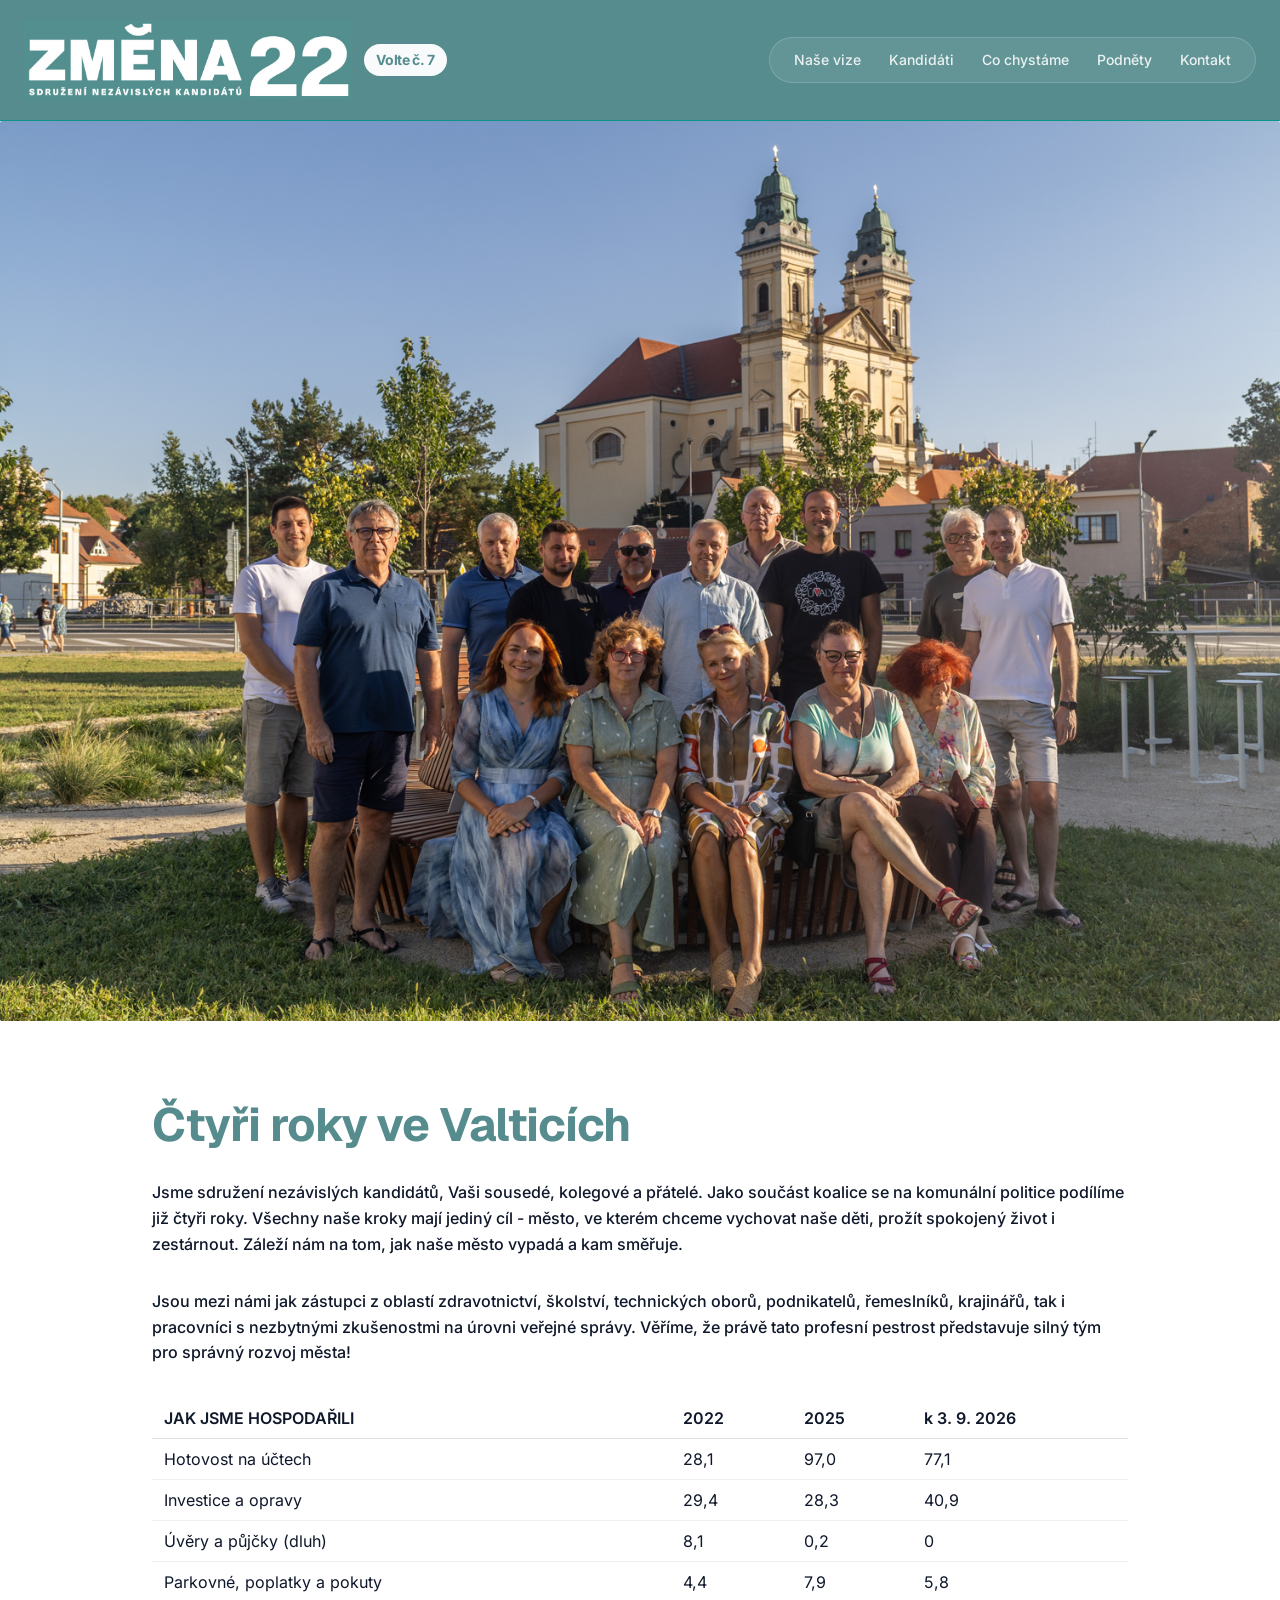
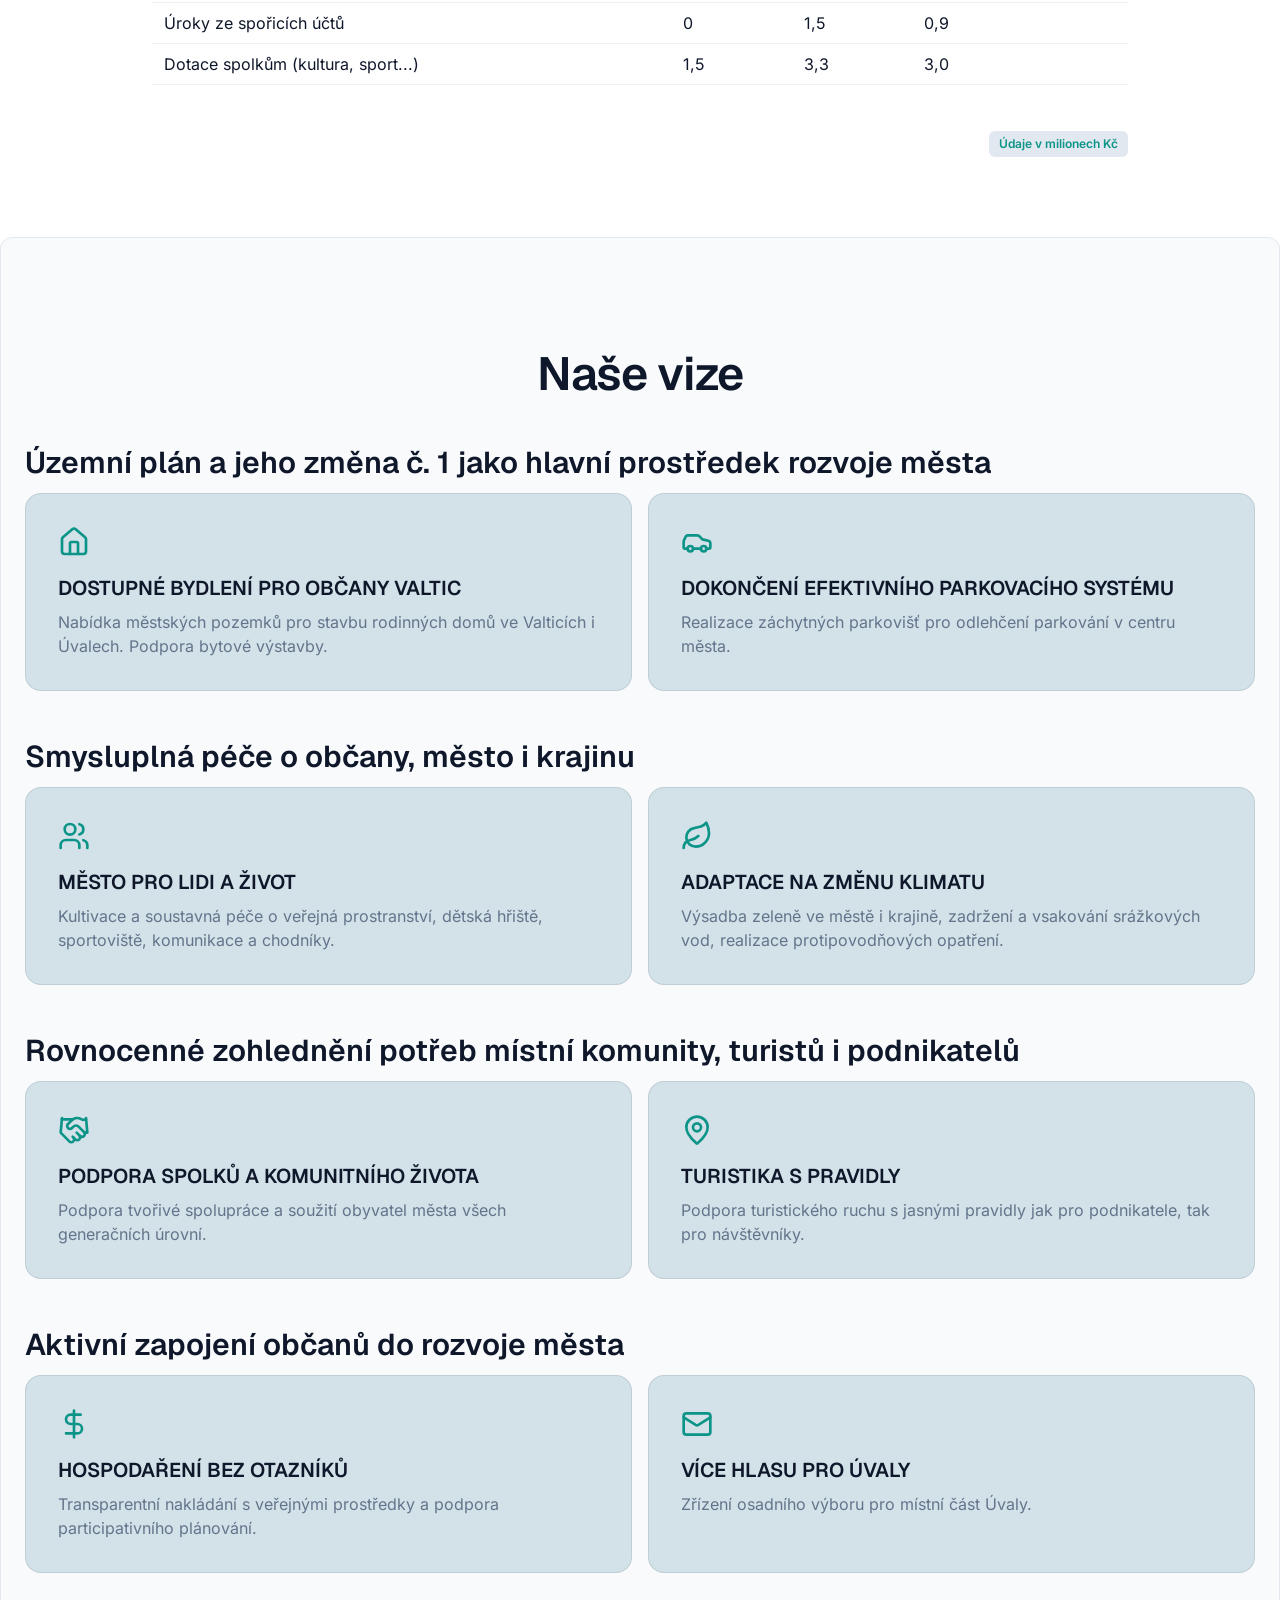
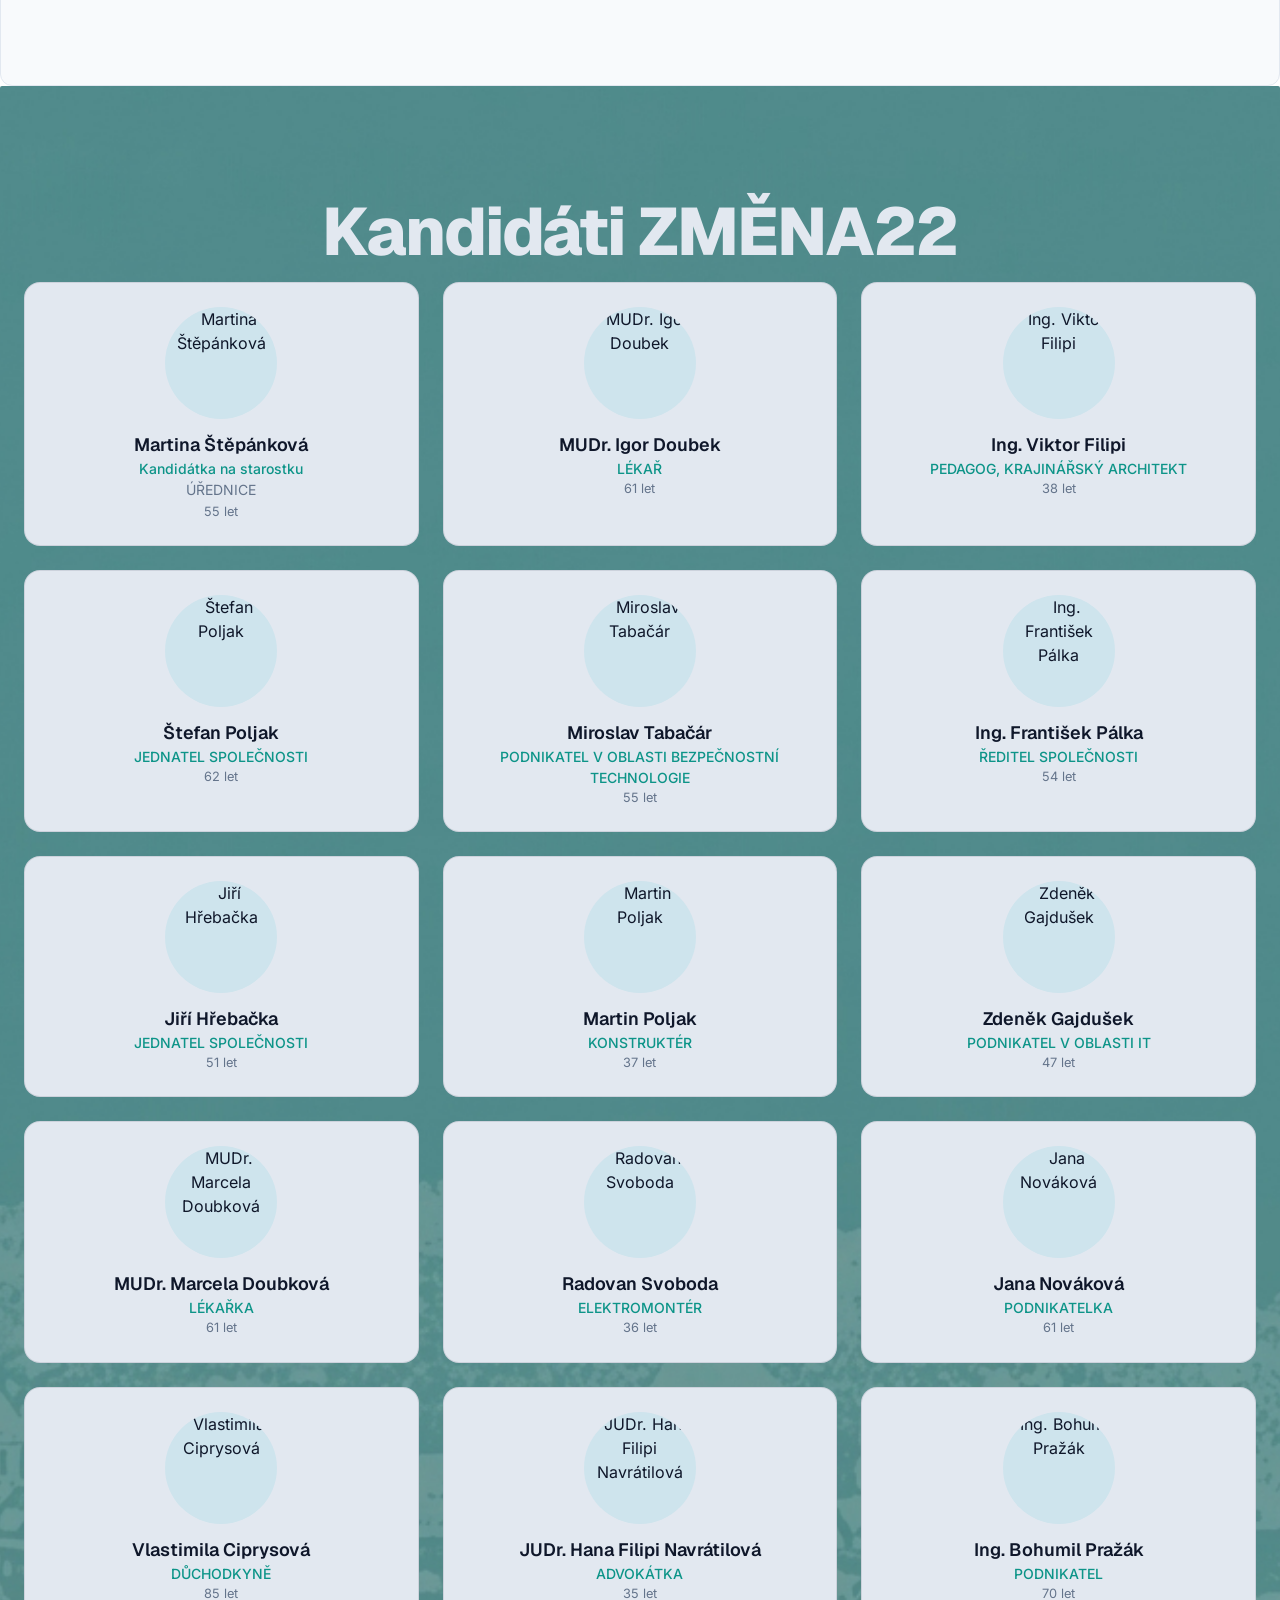
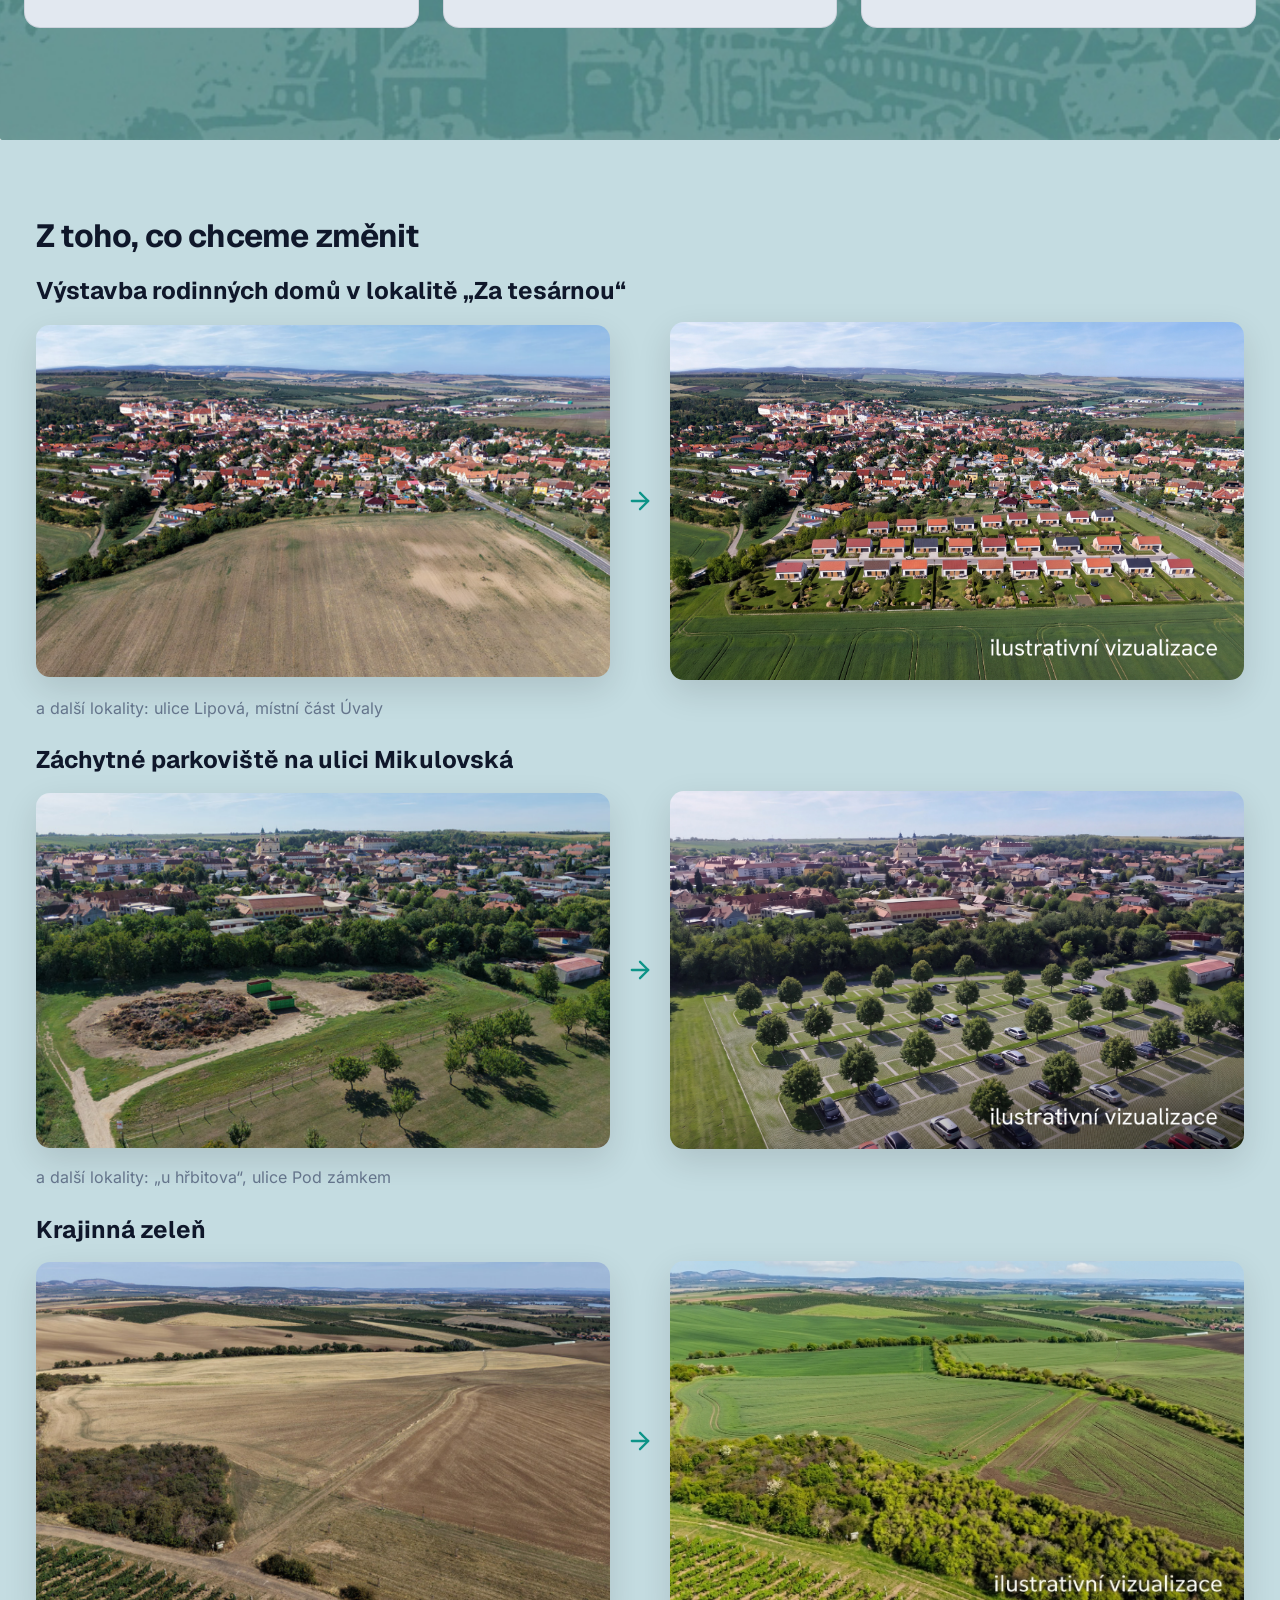
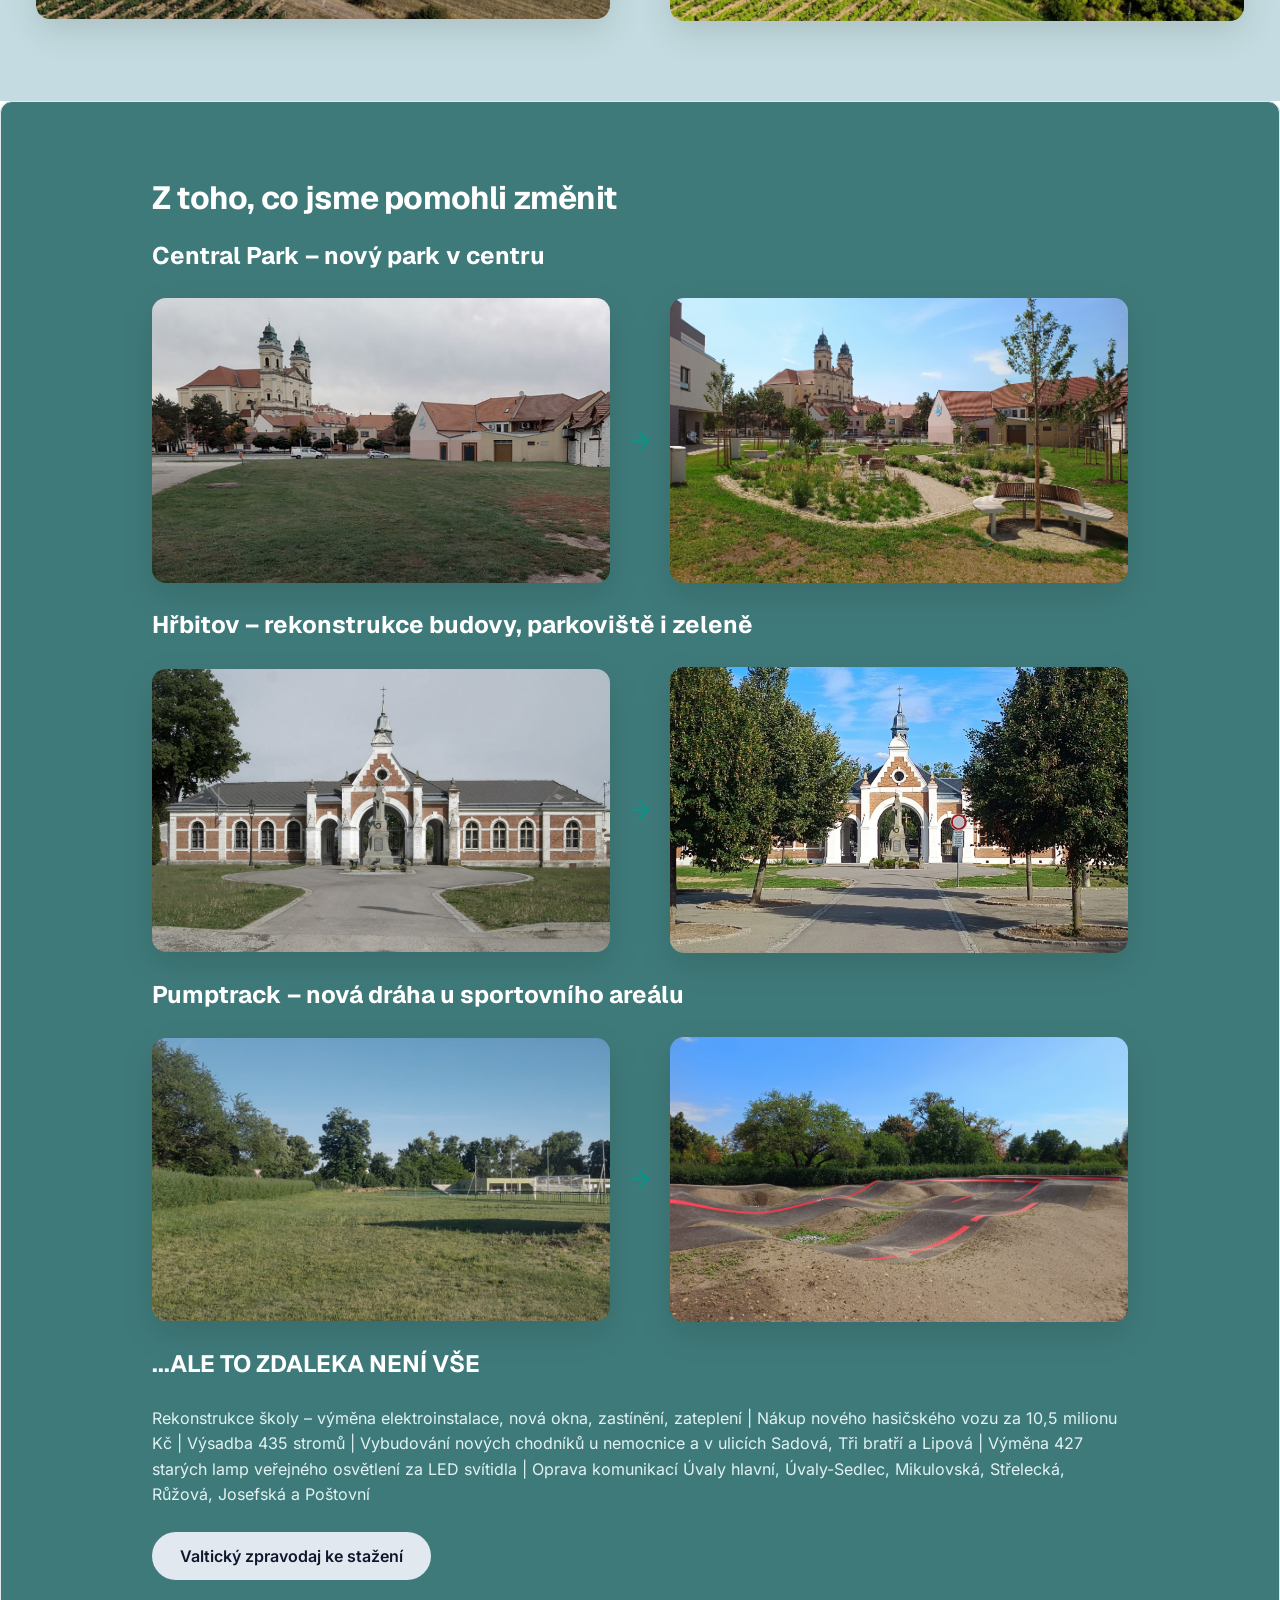
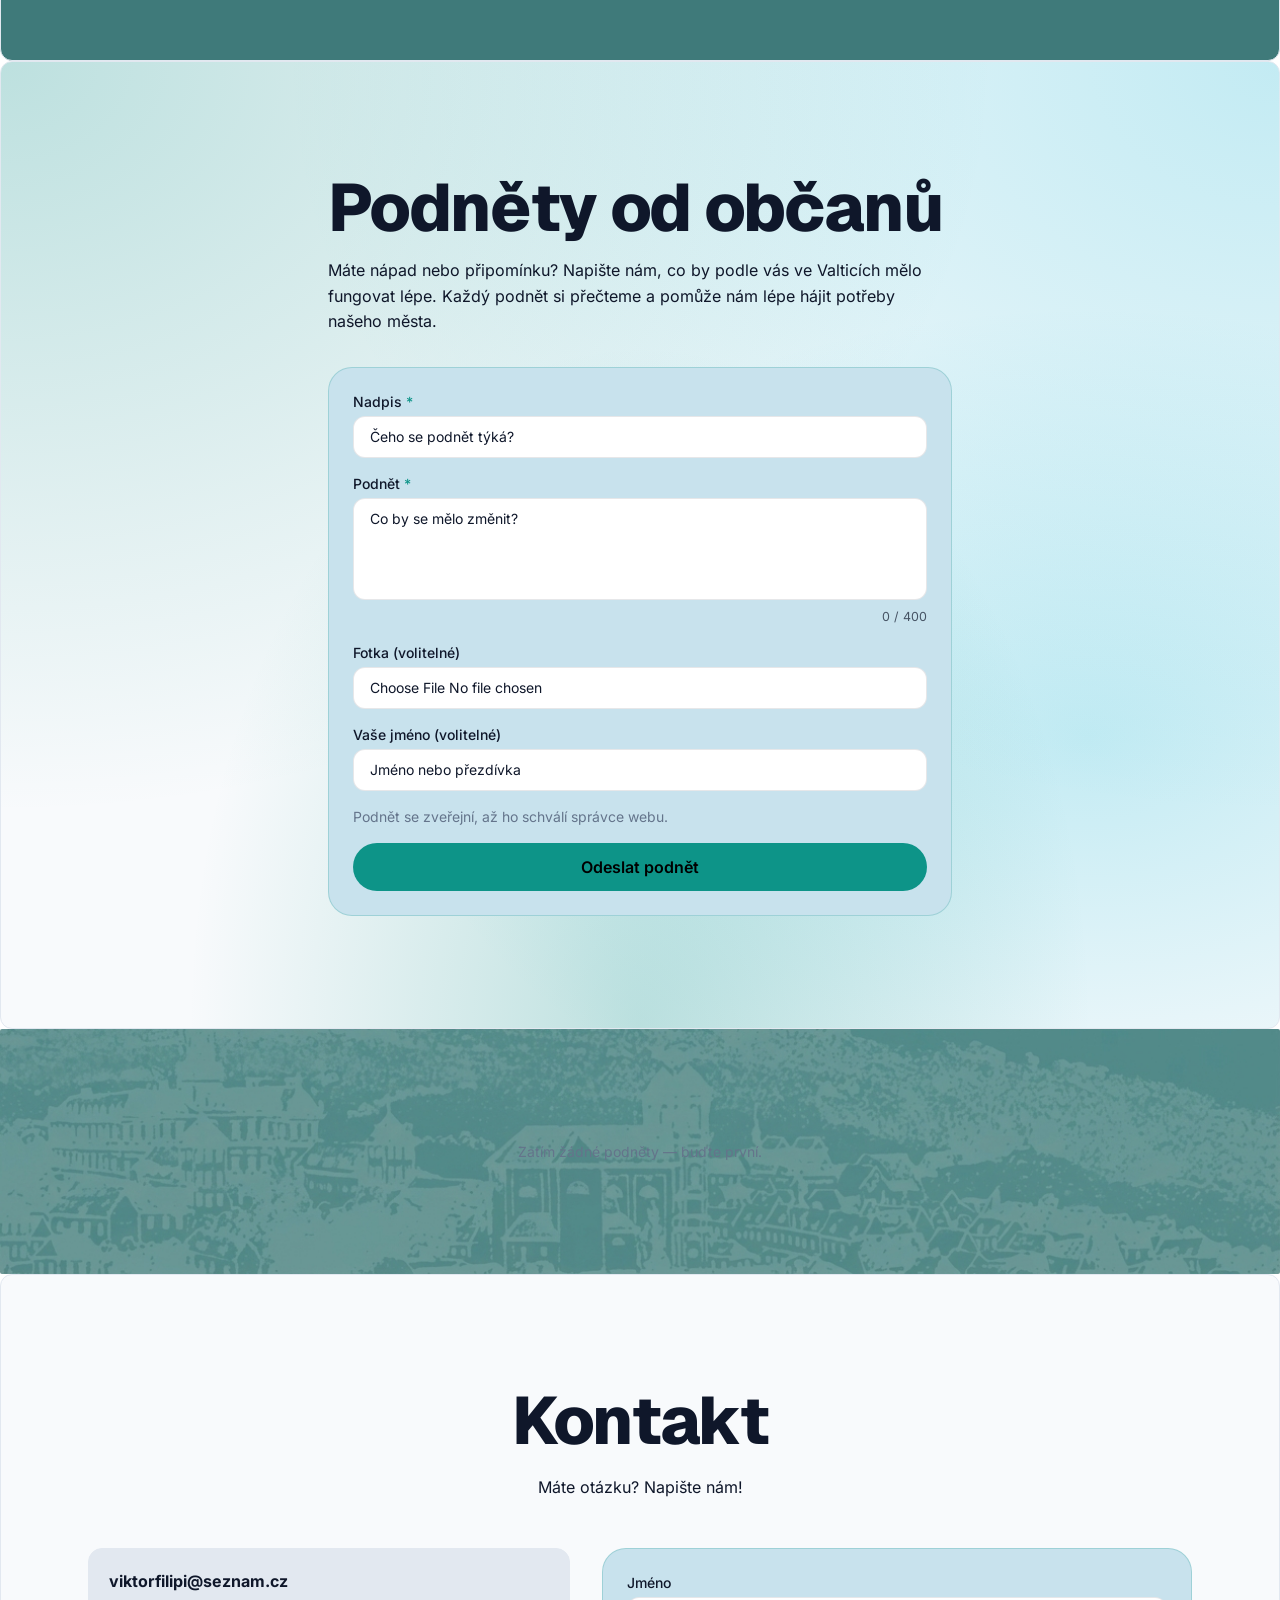
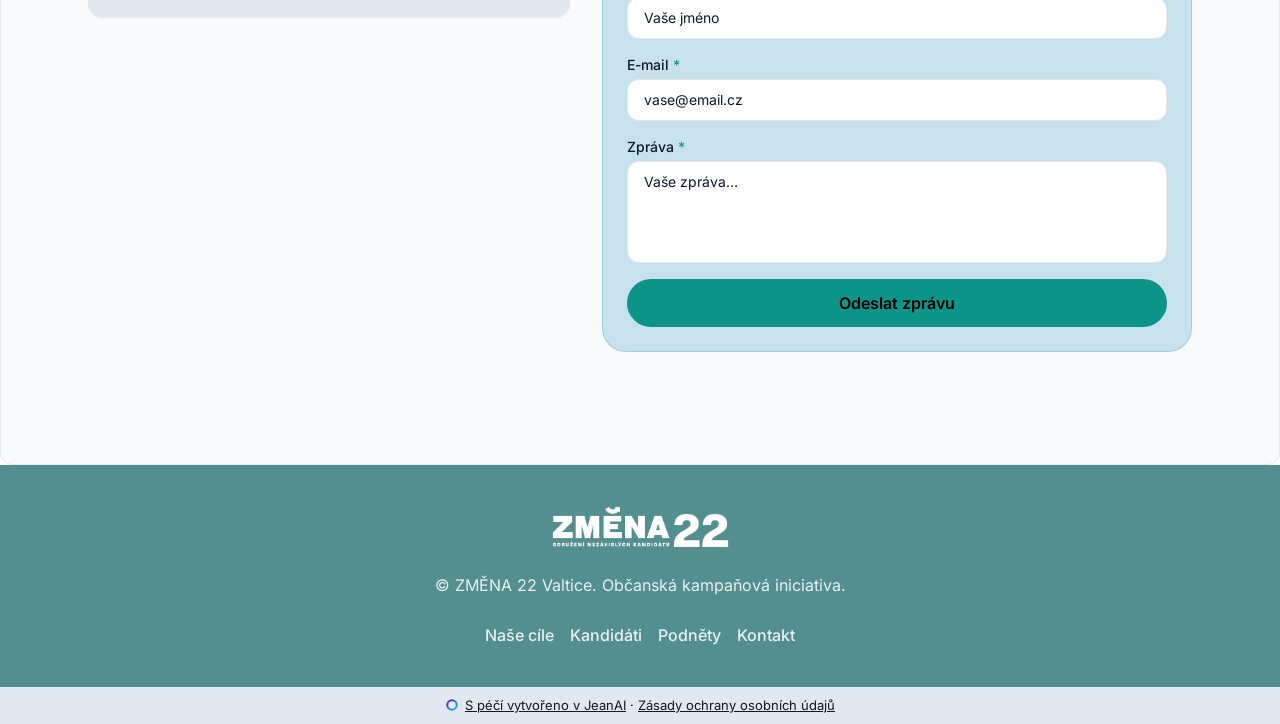
==== commit 14604d90: "Deploy website: Změna22 Valtice" ====
--- a/index.html
+++ b/index.html
@@ -156,7 +156,7 @@
     </section>
     </div>
     <div class="jean-motion-layer" data-jean-reveal="true" id="section_kandidati" data-section-id="section_kandidati" data-section-type="people">
-    <section class="py-20 lg:py-28 jean-section-shell jean-bg-mesh" style="background-color:#f8fafc;border-radius:0.125rem">
+    <section class="py-20 lg:py-28 jean-section-shell jean-bg-mesh" style="background-color:#f8fafc;background-image:url(&quot;/images/tiles-3.jpg&quot;);background-size:cover;background-position:center bottom;background-repeat:no-repeat;border-radius:0.125rem">
       <div class="max-w-7xl mx-auto px-6">
         <h2 class="text-3xl lg:text-4xl font-bold mb-4 text-center" data-block-id="block_candidates_heading" data-block-type="text.heading" style="color:#e2e8f0;font-family:var(--font-heading)">Kandidáti ZMĚNA22</h2>
         <div class="jean-widget jean-widget--people" data-jean-capability="people" data-jean-columns="3"><div class="jean-person-grid"><article class="jean-person-card"><div class="jean-person-avatar"><img class="jean-person-photo" src="https://jeanai.onrender.com/v1/public/site-file/96242ec6-b65b-4ad6-9ab4-638e69cfe997" alt="Martina Štěpánková" loading="lazy"></div><div class="jean-person-body"><h3 class="jean-person-name">Martina Štěpánková</h3><p class="jean-person-role">Kandidátka na starostku</p><p class="jean-person-text">ÚŘEDNICE</p><p class="jean-person-date">55 let</p></div></article><article class="jean-person-card"><div class="jean-person-avatar"><img class="jean-person-photo" src="https://jeanai.onrender.com/v1/public/site-file/4bd182c1-38a1-4473-a772-fe7e6f3ad7b6" alt="MUDr. Igor Doubek" loading="lazy"></div><div class="jean-person-body"><h3 class="jean-person-name">MUDr. Igor Doubek</h3><p class="jean-person-role">LÉKAŘ</p><p class="jean-person-date">61 let</p></div></article><article class="jean-person-card"><div class="jean-person-avatar"><img class="jean-person-photo" src="https://jeanai.onrender.com/v1/public/site-file/d3131a7a-3993-4c74-9f16-81bc3853afee" alt="Ing. Viktor Filipi" loading="lazy"></div><div class="jean-person-body"><h3 class="jean-person-name">Ing. Viktor Filipi</h3><p class="jean-person-role">PEDAGOG, KRAJINÁŘSKÝ ARCHITEKT</p><p class="jean-person-date">38 let</p></div></article><article class="jean-person-card"><div class="jean-person-avatar"><img class="jean-person-photo" src="https://jeanai.onrender.com/v1/public/site-file/6078b6db-5fe0-49c1-91d0-bca156700cce" alt="Štefan Poljak" loading="lazy"></div><div class="jean-person-body"><h3 class="jean-person-name">Štefan Poljak</h3><p class="jean-person-role">JEDNATEL SPOLEČNOSTI</p><p class="jean-person-date">62 let</p></div></article><article class="jean-person-card"><div class="jean-person-avatar"><img class="jean-person-photo" src="https://jeanai.onrender.com/v1/public/site-file/0d69bb3a-96e9-404f-9375-c37534169888" alt="Miroslav Tabačár" loading="lazy"></div><div class="jean-person-body"><h3 class="jean-person-name">Miroslav Tabačár</h3><p class="jean-person-role">PODNIKATEL V OBLASTI BEZPEČNOSTNÍ TECHNOLOGIE</p><p class="jean-person-date">55 let</p></div></article><article class="jean-person-card"><div class="jean-person-avatar"><img class="jean-person-photo" src="https://jeanai.onrender.com/v1/public/site-file/89b11441-c44c-44c0-a616-aca9e1aee86d" alt="Ing. František Pálka" loading="lazy"></div><div class="jean-person-body"><h3 class="jean-person-name">Ing. František Pálka</h3><p class="jean-person-role">ŘEDITEL SPOLEČNOSTI</p><p class="jean-person-date">54 let</p></div></article><article class="jean-person-card"><div class="jean-person-avatar"><img class="jean-person-photo" src="https://jeanai.onrender.com/v1/public/site-file/22dd41e6-43c7-445e-875a-1aa4937e9eda" alt="Jiří Hřebačka" loading="lazy"></div><div class="jean-person-body"><h3 class="jean-person-name">Jiří Hřebačka</h3><p class="jean-person-role">JEDNATEL SPOLEČNOSTI</p><p class="jean-person-date">51 let</p></div></article><article class="jean-person-card"><div class="jean-person-avatar"><img class="jean-person-photo" src="https://jeanai.onrender.com/v1/public/site-file/766b90b8-3da1-428b-b8d6-a2c1b14ca85b" alt="Martin Poljak" loading="lazy"></div><div class="jean-person-body"><h3 class="jean-person-name">Martin Poljak</h3><p class="jean-person-role">KONSTRUKTÉR</p><p class="jean-person-date">37 let</p></div></article><article class="jean-person-card"><div class="jean-person-avatar"><img class="jean-person-photo" src="https://jeanai.onrender.com/v1/public/site-file/3310de10-cb36-44c5-8f96-77a4cf717470" alt="Zdeněk Gajdušek" loading="lazy"></div><div class="jean-person-body"><h3 class="jean-person-name">Zdeněk Gajdušek</h3><p class="jean-person-role">PODNIKATEL V OBLASTI IT</p><p class="jean-person-date">47 let</p></div></article><article class="jean-person-card"><div class="jean-person-avatar"><img class="jean-person-photo" src="https://jeanai.onrender.com/v1/public/site-file/78a1f699-db04-4f67-9953-b9c0879d7ab7" alt="MUDr. Marcela Doubková" loading="lazy"></div><div class="jean-person-body"><h3 class="jean-person-name">MUDr. Marcela Doubková</h3><p class="jean-person-role">LÉKAŘKA</p><p class="jean-person-date">61 let</p></div></article><article class="jean-person-card"><div class="jean-person-avatar"><img class="jean-person-photo" src="https://jeanai.onrender.com/v1/public/site-file/e25083c9-80bb-4b5c-a659-951929af0a57" alt="Radovan Svoboda" loading="lazy"></div><div class="jean-person-body"><h3 class="jean-person-name">Radovan Svoboda</h3><p class="jean-person-role">ELEKTROMONTÉR</p><p class="jean-person-date">36 let</p></div></article><article class="jean-person-card"><div class="jean-person-avatar"><img class="jean-person-photo" src="https://jeanai.onrender.com/v1/public/site-file/c7ac6181-983b-4d25-acd7-f14bc4d2cd6a" alt="Jana Nováková" loading="lazy"></div><div class="jean-person-body"><h3 class="jean-person-name">Jana Nováková</h3><p class="jean-person-role">PODNIKATELKA</p><p class="jean-person-date">61 let</p></div></article><article class="jean-person-card"><div class="jean-person-avatar"><img class="jean-person-photo" src="https://jeanai.onrender.com/v1/public/site-file/92c82094-b08e-4665-aa0b-4ea79b73f131" alt="Vlastimila Ciprysová" loading="lazy"></div><div class="jean-person-body"><h3 class="jean-person-name">Vlastimila Ciprysová</h3><p class="jean-person-role">DŮCHODKYNĚ</p><p class="jean-person-date">85 let</p></div></article><article class="jean-person-card"><div class="jean-person-avatar"><img class="jean-person-photo" src="https://jeanai.onrender.com/v1/public/site-file/d646bb72-f128-4a33-9dd3-721ed44b9116" alt="JUDr. Hana Filipi Navrátilová" loading="lazy"></div><div class="jean-person-body"><h3 class="jean-person-name">JUDr. Hana Filipi Navrátilová</h3><p class="jean-person-role">ADVOKÁTKA</p><p class="jean-person-date">35 let</p></div></article><article class="jean-person-card"><div class="jean-person-avatar"><img class="jean-person-photo" src="https://jeanai.onrender.com/v1/public/site-file/1d29d6ff-730c-4e9d-a194-7f0d87bff990" alt="Ing. Bohumil Pražák" loading="lazy"></div><div class="jean-person-body"><h3 class="jean-person-name">Ing. Bohumil Pražák</h3><p class="jean-person-role">PODNIKATEL</p><p class="jean-person-date">70 let</p></div></article></div></div>
@@ -225,7 +225,7 @@
     </section>
     </div>
     <div class="jean-motion-layer" data-jean-reveal="true" id="section_suggestions_mtu0vy2j_u8udcu" data-section-id="section_suggestions_mtu0vy2j_u8udcu" data-section-type="suggestions">
-    <section class="py-20 lg:py-28 jean-section-shell jean-bg-mesh" style="background-color:#f8fafc;border-radius:0.125rem">
+    <section class="py-20 lg:py-28 jean-section-shell jean-bg-mesh" style="background-color:#f8fafc;background-image:url(&quot;/images/tiles-2.jpg&quot;);background-size:cover;background-position:center bottom;background-repeat:no-repeat;border-radius:0.125rem">
       <div class="max-w-5xl mx-auto px-6">
         <div class="jean-widget jean-widget--suggestions" data-jean-capability="suggestions"><p class="jean-widget-empty">Zatím žádné podněty — buďte první.</p></div>
       </div>
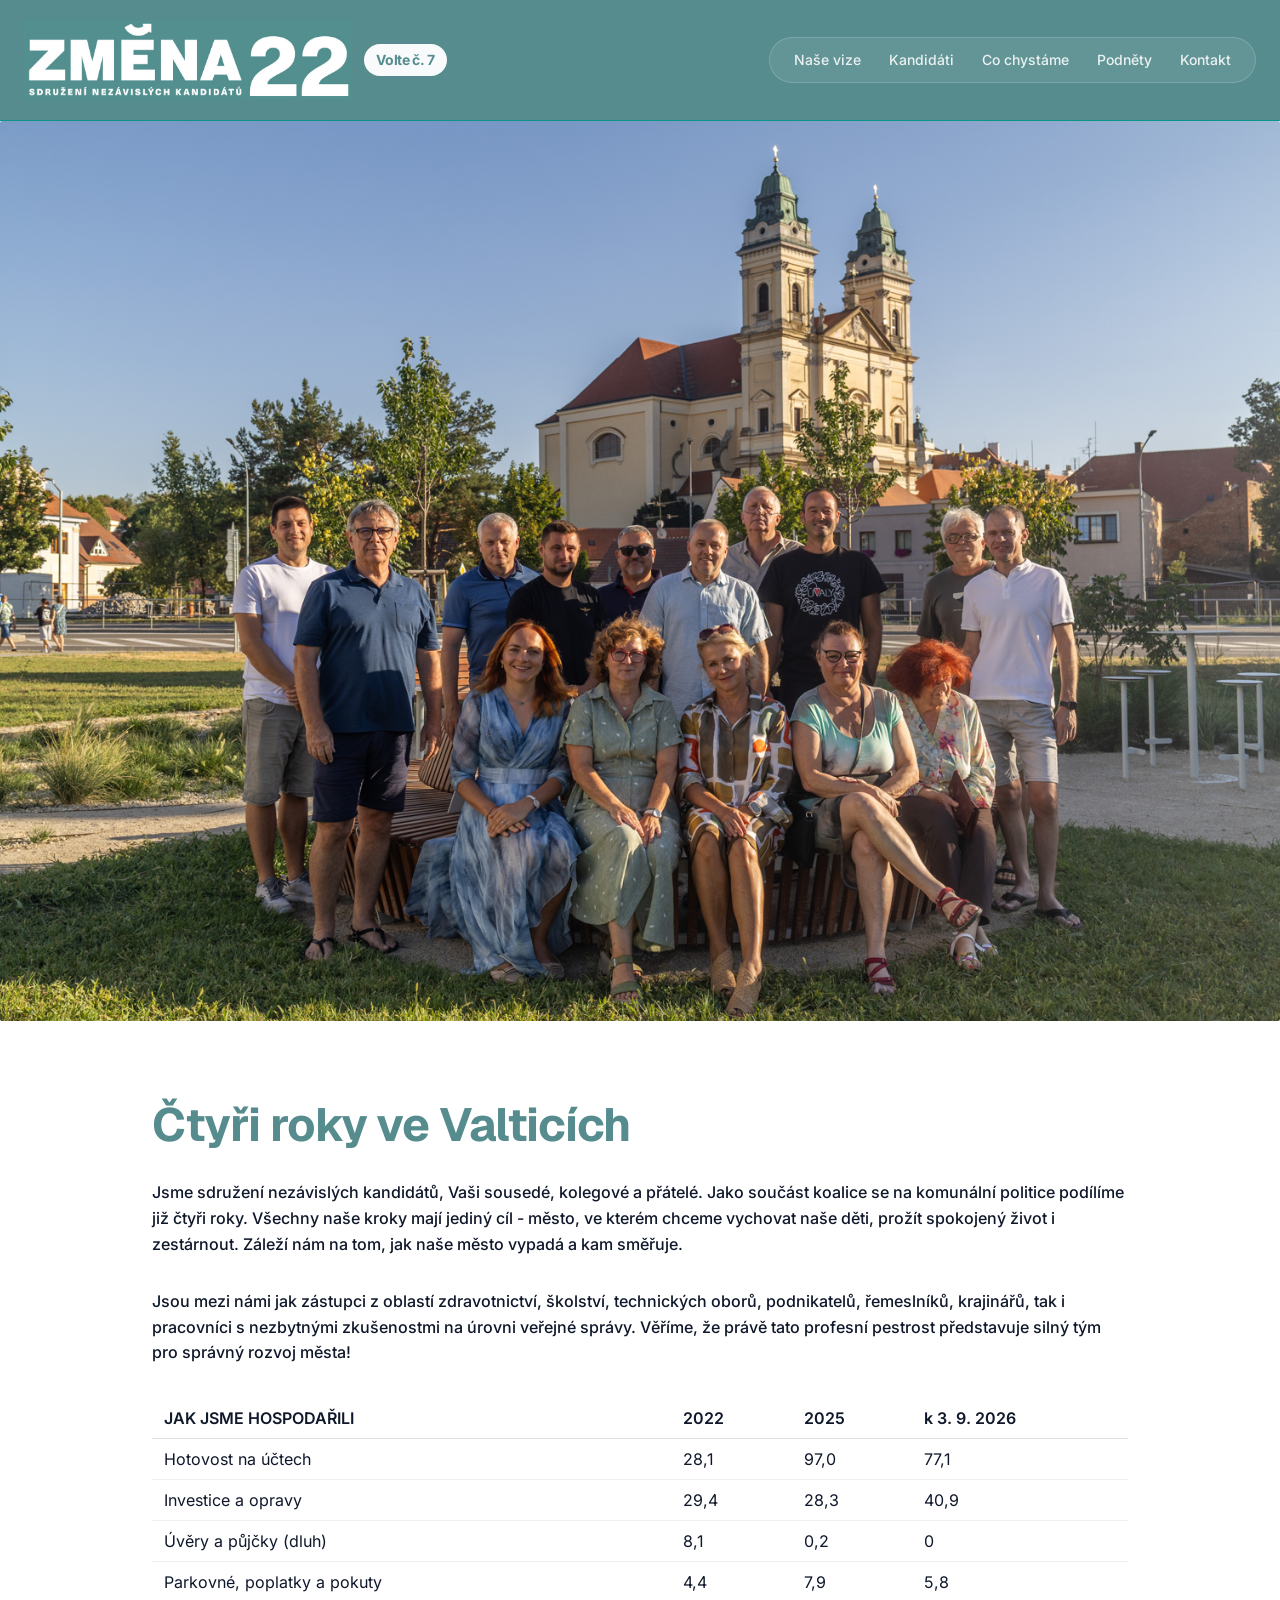
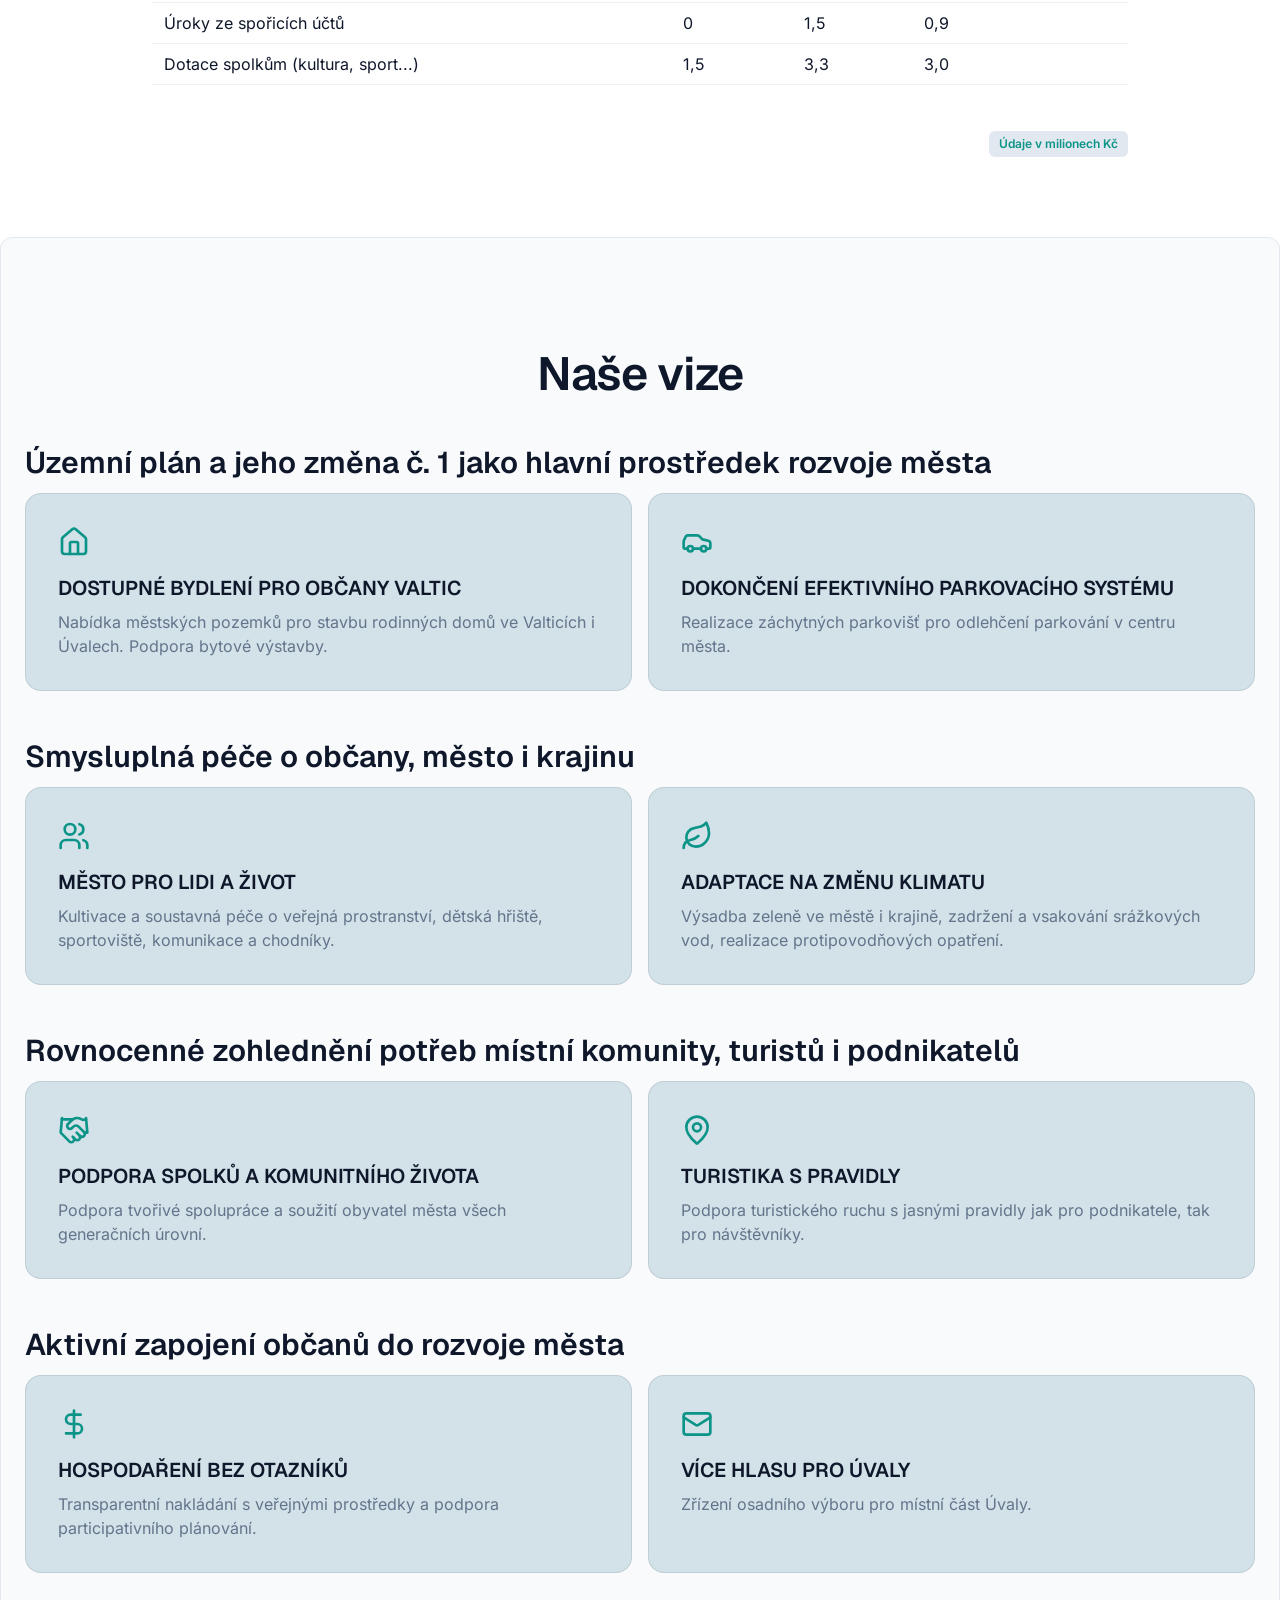
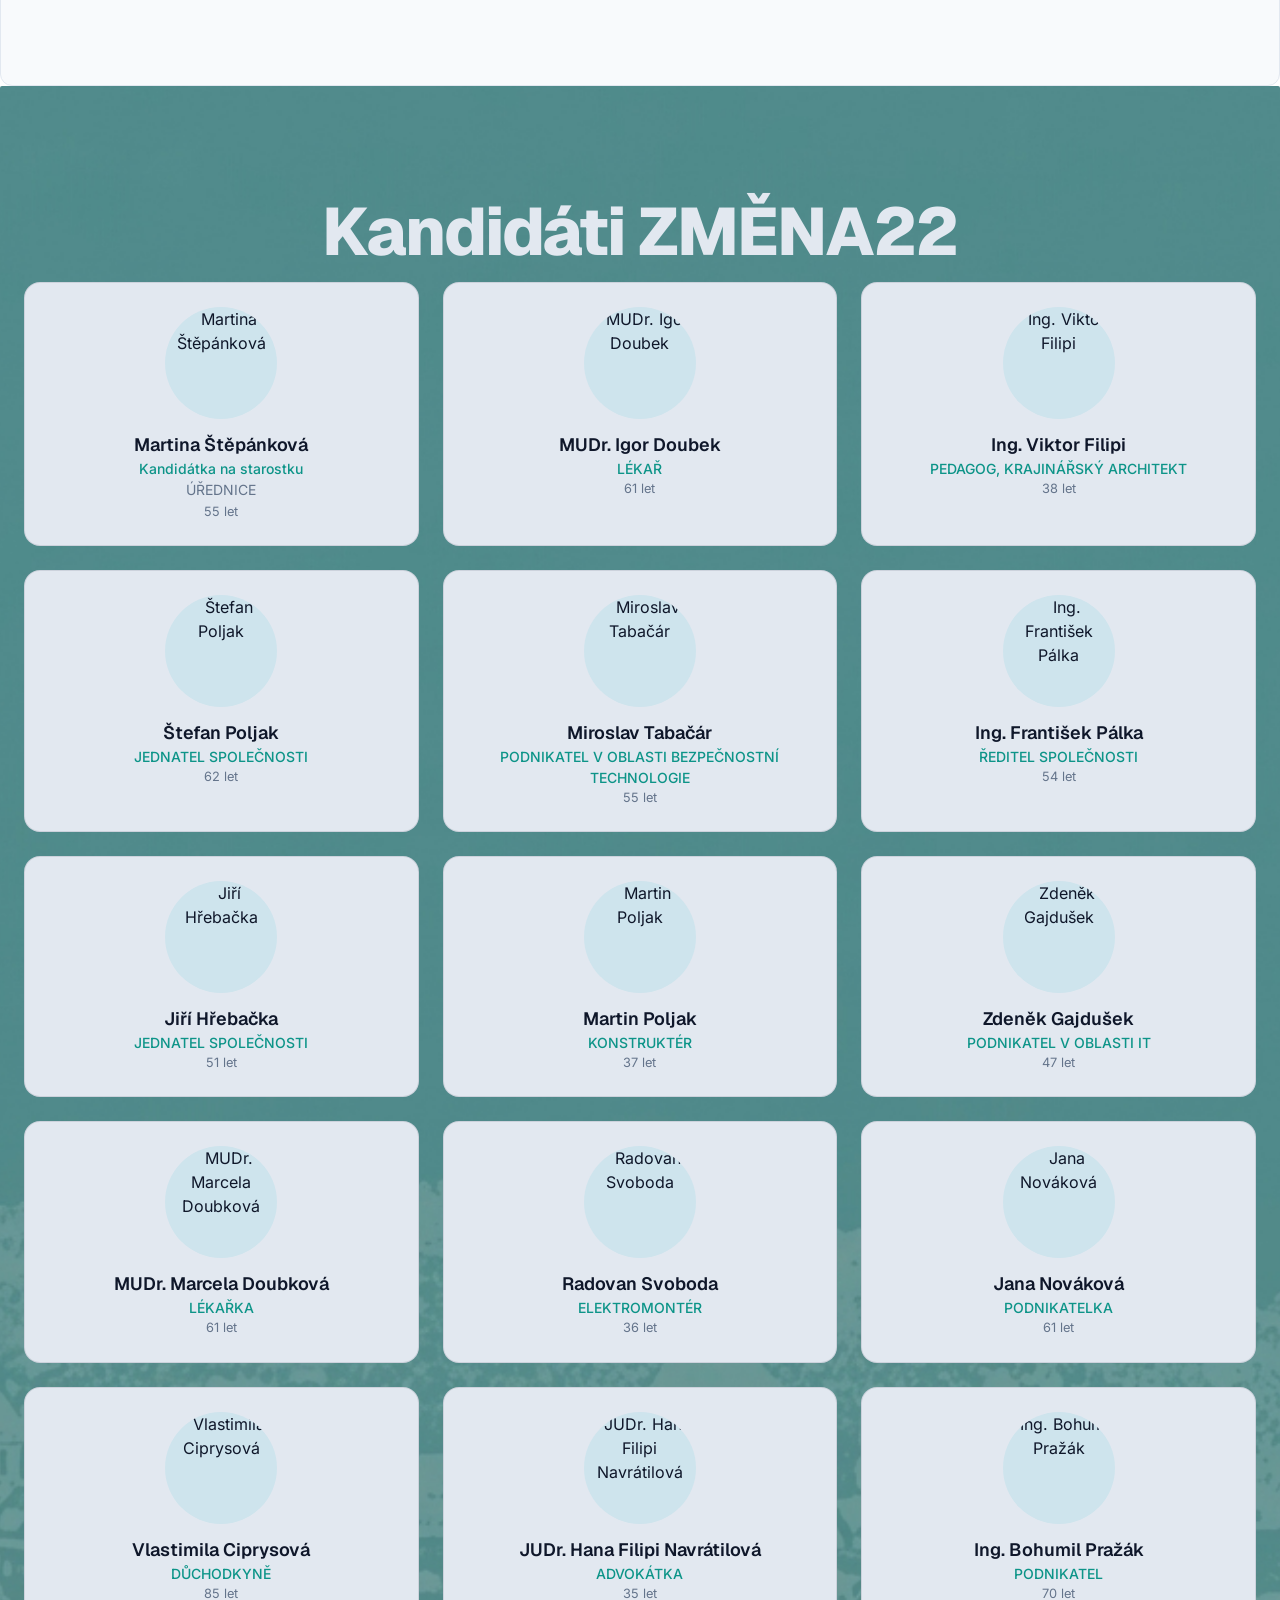
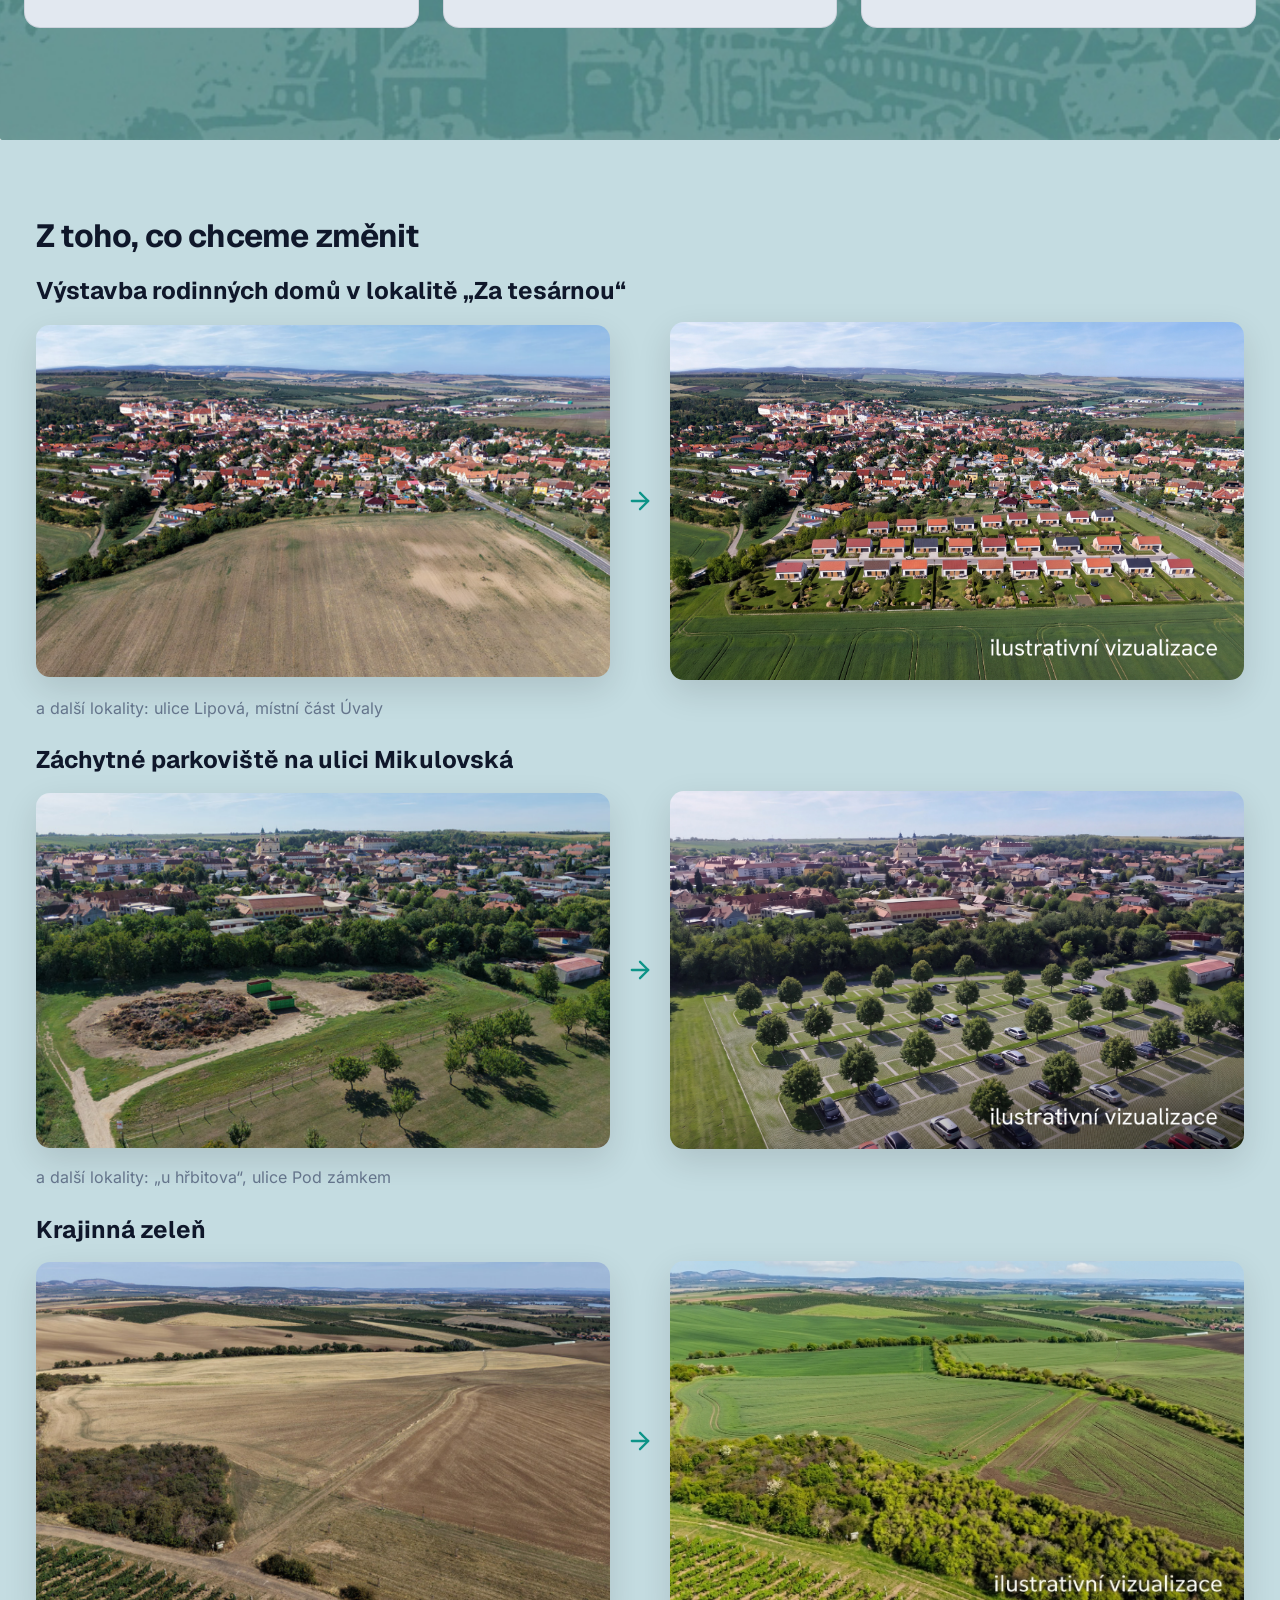
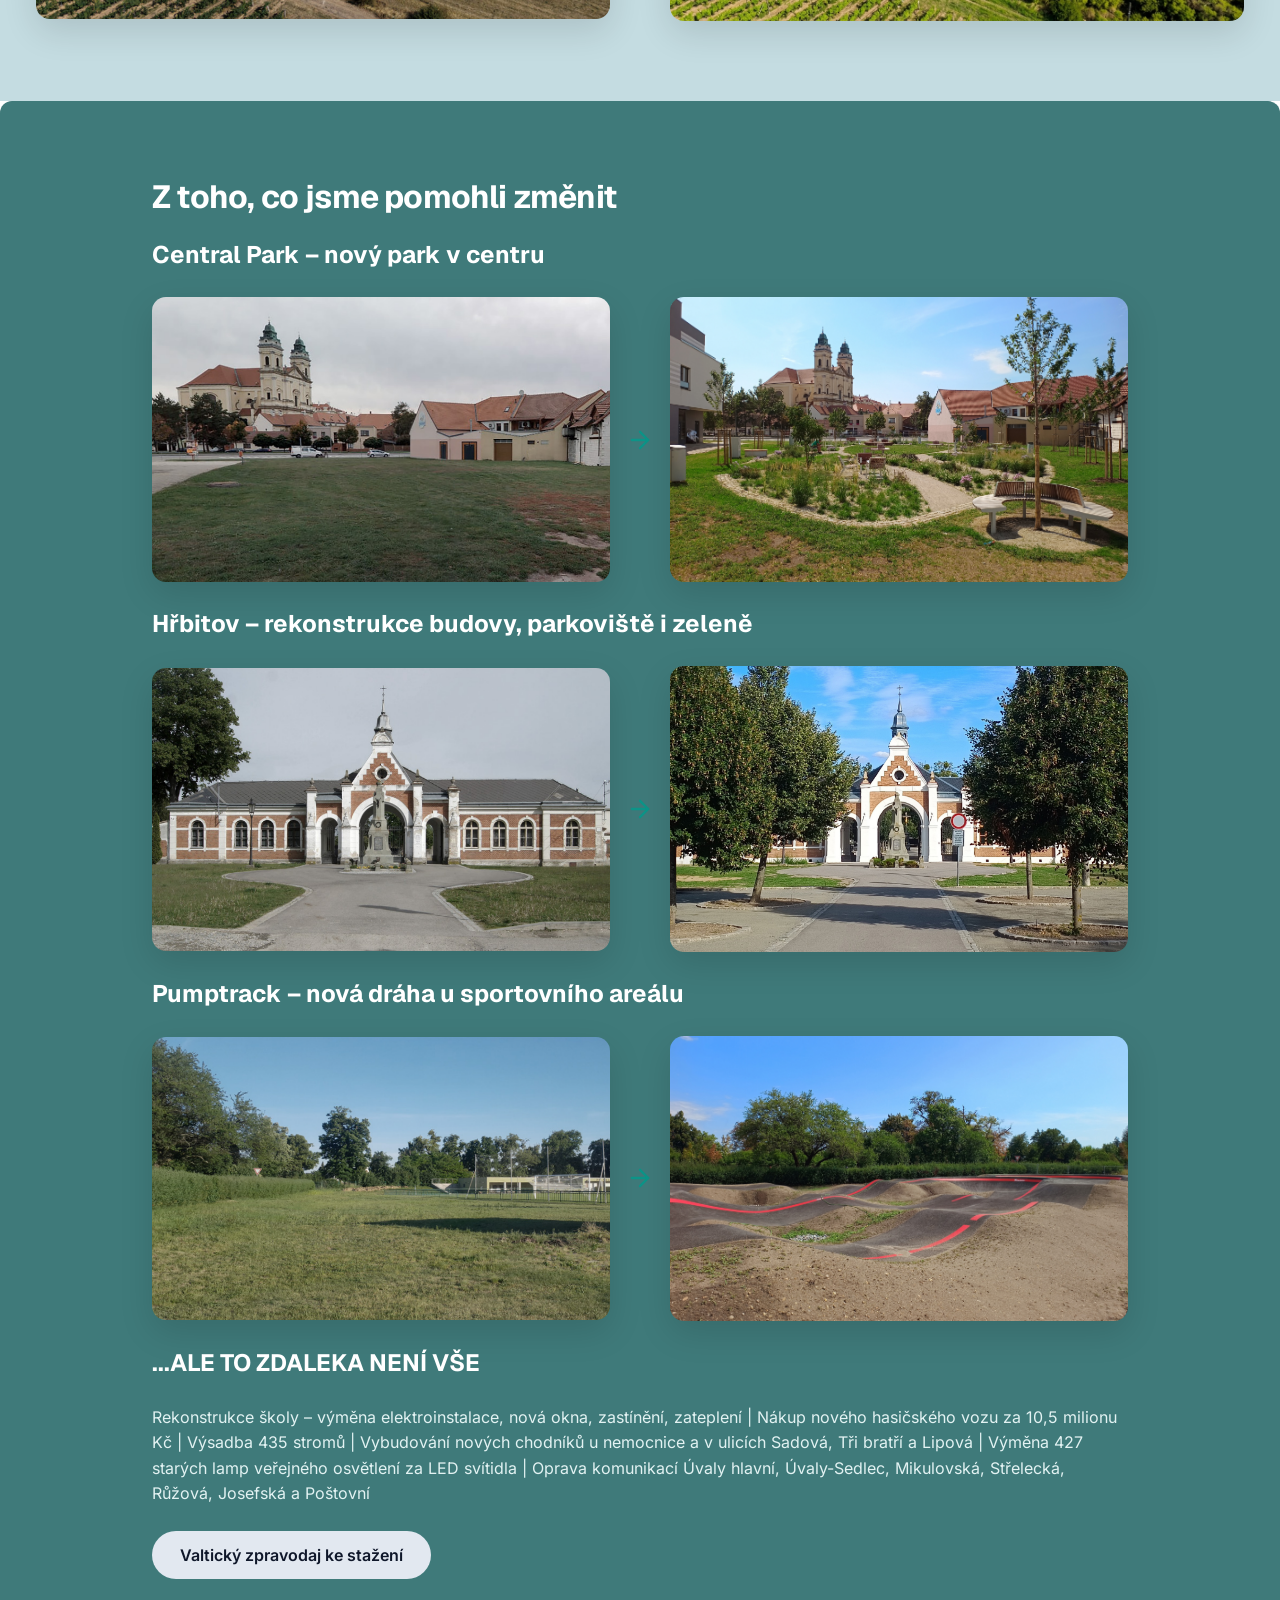
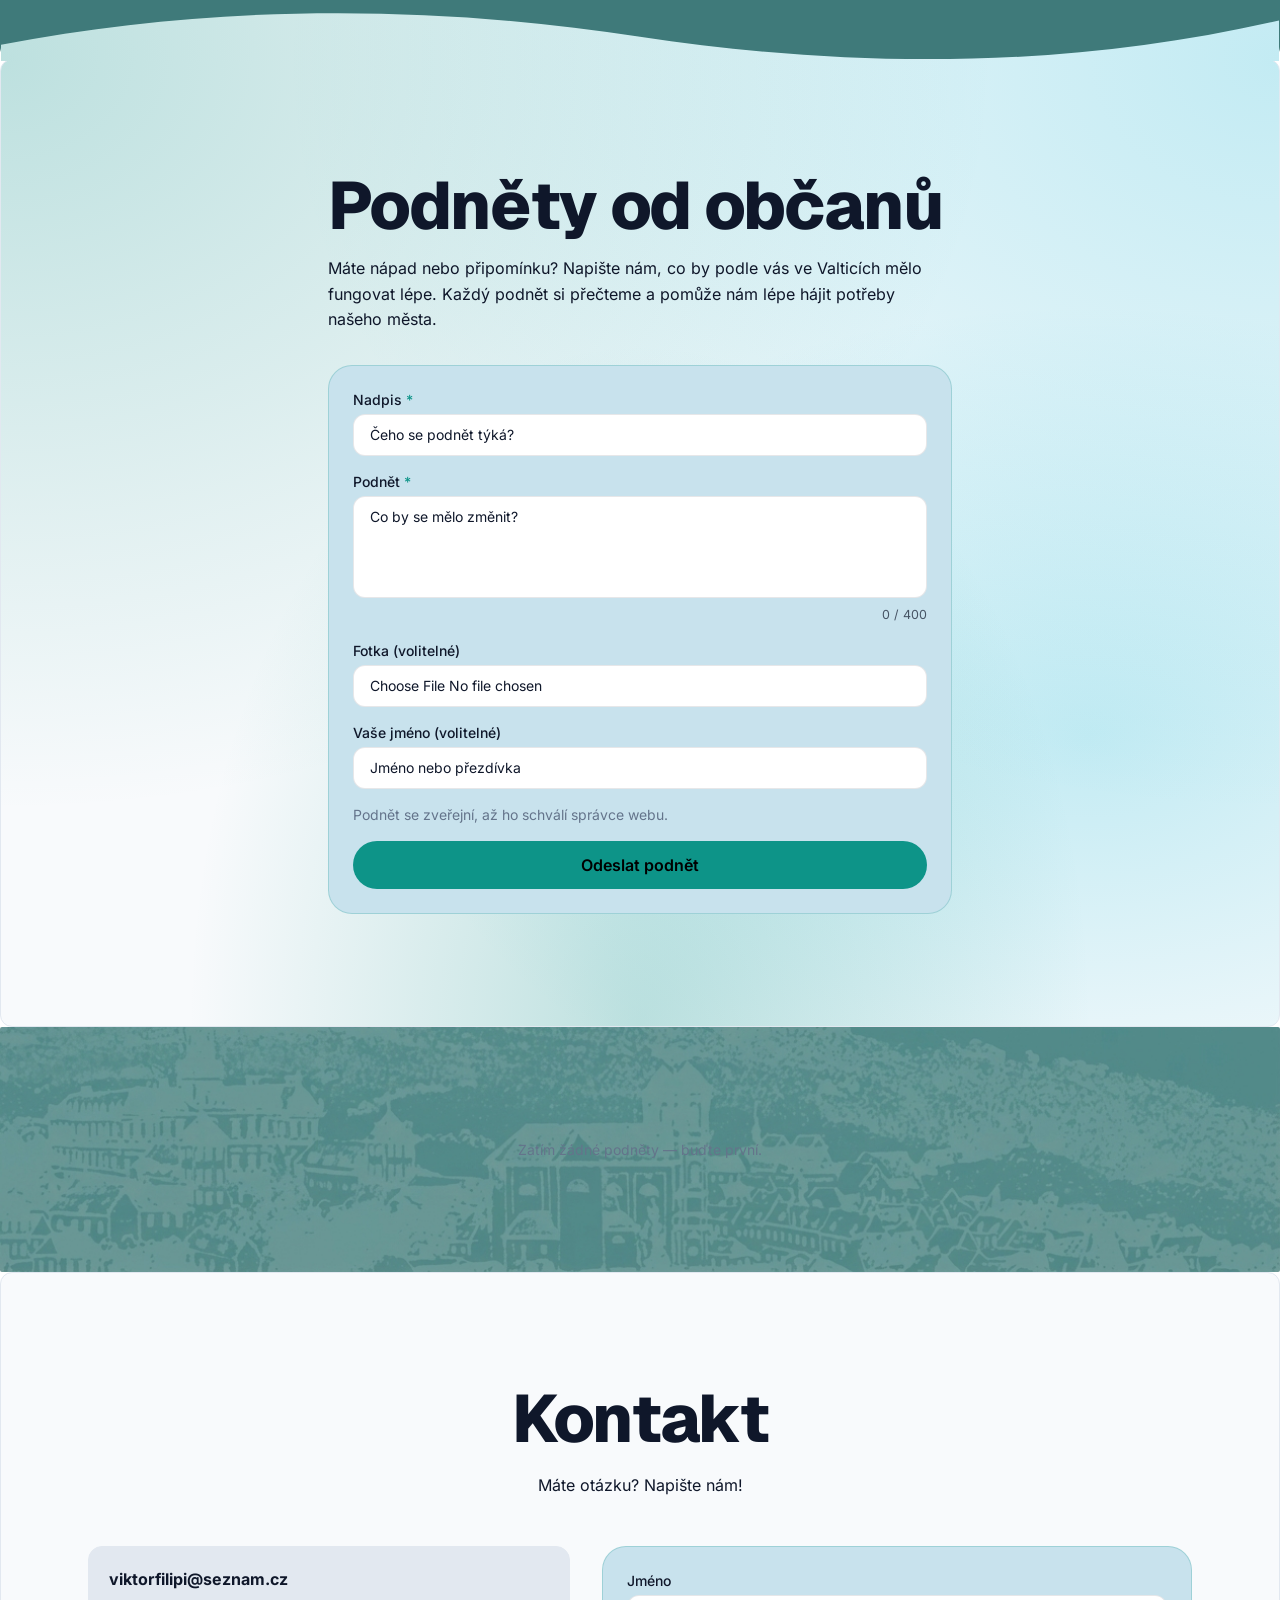
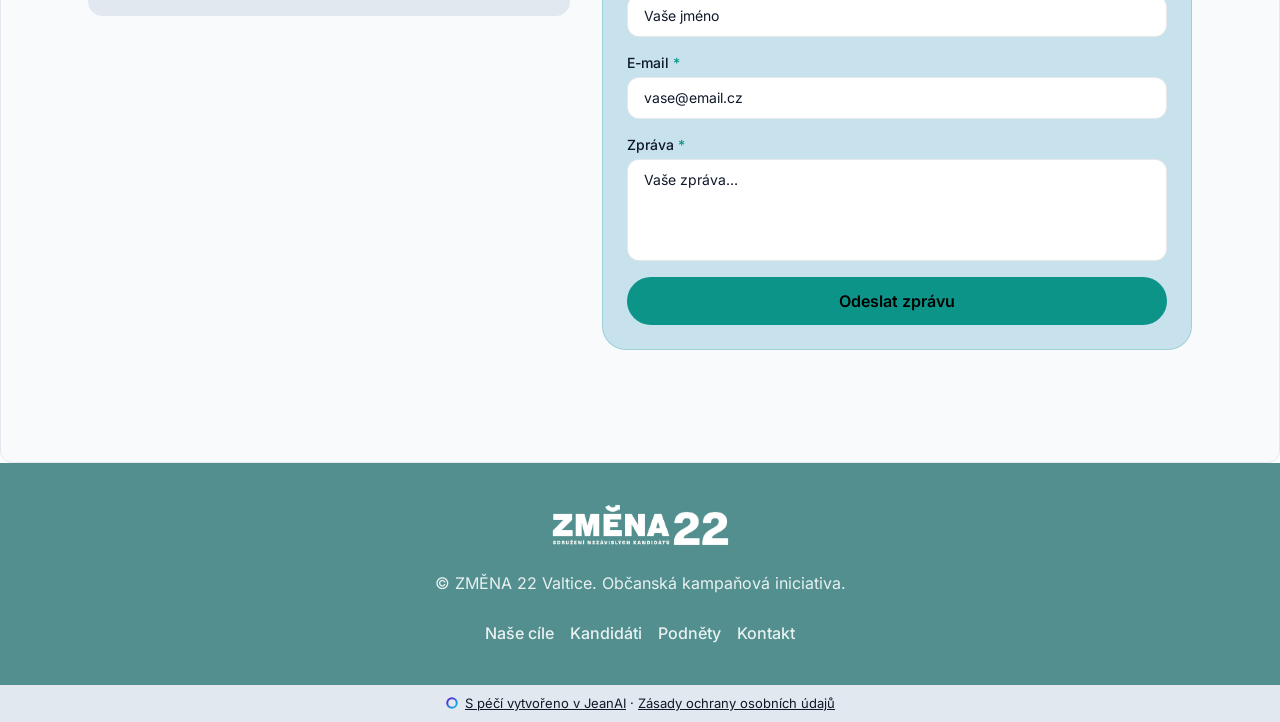
==== commit e79caa4f: "Deploy website: Změna22 Valtice" ====
--- a/index.html
+++ b/index.html
@@ -173,8 +173,8 @@
       </div>
     </section>
     </div>
-    <div id="section_co_se_povedlo" class="jean-motion-layer" data-jean-reveal="true" data-section-id="section_co_se_povedlo" data-section-type="content_group">
-    <section class="py-16 lg:py-20 jean-section-shell" style="background-color:#3F7A7A;color:rgba(255,255,255,0.87);--color-text:rgba(255,255,255,0.87);--color-heading:#ffffff;--color-muted:rgba(255,255,255,0.64);--color-surface:rgba(255,255,255,0.08);--color-surface-tint:rgba(255,255,255,0.1);--color-surface-strong:rgba(255,255,255,0.14);--color-card:rgba(255,255,255,0.08);--color-card-strong:rgba(255,255,255,0.12);--color-line:rgba(255,255,255,0.14);--color-line-strong:rgba(255,255,255,0.24);--color-nav:rgba(255,255,255,0.08);--color-nav-border:rgba(255,255,255,0.16);--color-image-placeholder:rgba(255,255,255,0.08);border-style:solid;border-color:#e2e8f0;border-width:1px;border-radius:0.75rem">
+    <div id="section_co_se_povedlo" class="jean-motion-layer" data-jean-reveal="true" data-section-id="section_co_se_povedlo" data-section-type="content_group" data-jean-edge-below="1">
+    <section class="py-16 lg:py-20 jean-section-shell" style="background-color:#3F7A7A;color:rgba(255,255,255,0.87);--color-text:rgba(255,255,255,0.87);--color-heading:#ffffff;--color-muted:rgba(255,255,255,0.64);--color-surface:rgba(255,255,255,0.08);--color-surface-tint:rgba(255,255,255,0.1);--color-surface-strong:rgba(255,255,255,0.14);--color-card:rgba(255,255,255,0.08);--color-card-strong:rgba(255,255,255,0.12);--color-line:rgba(255,255,255,0.14);--color-line-strong:rgba(255,255,255,0.24);--color-nav:rgba(255,255,255,0.08);--color-nav-border:rgba(255,255,255,0.16);--color-image-placeholder:rgba(255,255,255,0.08);border-radius:0.75rem">
       <div class="max-w-5xl mx-auto px-6 flex flex-col gap-6">
         <div><h2 data-block-id="block_heading_zmenili_hlavni" data-block-type="text.heading" style="font-size:2rem;font-weight:700;color:#FFFFFF">Z toho, co jsme pomohli změnit</h2></div>
         <div><h3 data-block-id="block_heading_central_park" data-block-type="text.heading" style="font-size:1.5rem;font-weight:700;color:#FFFFFF">Central Park – nový park v centru</h3></div>
@@ -189,7 +189,7 @@
       </div>
     </section>
     </div>
-    <div class="jean-motion-layer" data-jean-reveal="true" id="section_podnety" data-section-id="section_podnety" data-section-type="suggestions_form">
+    <div class="jean-motion-layer" data-jean-reveal="true" data-jean-edge-above="wave" id="section_podnety" data-section-id="section_podnety" data-section-type="suggestions_form">
     <section class="py-20 lg:py-28 jean-section-shell jean-bg-mesh" style="background-color:#f8fafc;border-style:solid;border-color:#e2e8f0;border-width:1px;border-radius:0.75rem">
       <div class="max-w-2xl mx-auto px-6">
         <h2 class="text-3xl lg:text-4xl font-bold mb-4" data-block-id="block_suggestions_heading" data-block-type="text.heading" style="color:var(--color-text);font-family:var(--font-heading)">Podněty od občanů</h2>
--- a/styles.css
+++ b/styles.css
@@ -767,3 +767,52 @@
 .jean-widget .jean-blog-detail summary { cursor: pointer; list-style: none; }
 .jean-widget .jean-blog-link { font-size: 0.875rem; font-weight: 600; color: var(--color-primary); }
 .jean-widget .jean-blog-full { margin-top: 0.5rem; font-size: 0.875rem; color: var(--color-text); white-space: pre-wrap; }
+
+/* layout.edge — the section below draws the edge: its own ground, mirrored (8z80 SD-7) */
+.jean-site-shell {
+  --jean-edge-height: 4rem;
+}
+@media (max-width: 767px) {
+  .jean-site-shell {
+    --jean-edge-height: 2.5rem;
+  }
+}
+.jean-site-shell [data-jean-edge-above]:is(section, footer),
+.jean-site-shell [data-jean-edge-above] > section {
+  position: relative;
+}
+.jean-site-shell [data-jean-edge-above]:is(section, footer)::before,
+.jean-site-shell [data-jean-edge-above]:is(section, footer)::after,
+.jean-site-shell [data-jean-edge-above] > section::before,
+.jean-site-shell [data-jean-edge-above] > section::after {
+  content: "";
+  position: absolute;
+  inset: 0;
+  transform-origin: top;
+  transform: translateY(1px) scaleY(-1);
+  background: inherit;
+  pointer-events: none;
+  -webkit-mask: var(--jean-edge-shape) top / 100% calc(var(--jean-edge-height) + 1px) no-repeat;
+  mask: var(--jean-edge-shape) top / 100% calc(var(--jean-edge-height) + 1px) no-repeat;
+}
+.jean-site-shell [data-jean-edge-above]:is(section, footer)::before,
+.jean-site-shell [data-jean-edge-above] > section::before {
+  background: var(--color-bg);
+  -webkit-mask-position: 0 -2px;
+  mask-position: 0 -2px;
+}
+.jean-site-shell [data-jean-edge-below] {
+  isolation: isolate;
+}
+.jean-site-shell .jean-edge-room {
+  padding-block: var(--jean-edge-height);
+}
+.jean-site-shell [data-jean-edge-above="wave"] {
+  --jean-edge-shape: url("data:image/svg+xml,%3Csvg%20xmlns%3D'http%3A%2F%2Fwww.w3.org%2F2000%2Fsvg'%20viewBox%3D'0%200%201440%2064'%20preserveAspectRatio%3D'none'%3E%3Cpath%20transform%3D'translate(0%2064)%20scale(1%20-1)'%20d%3D'M0%2C64%20H1440%20V24%20C1200%2C72%20960%2C72%20720%2C40%20C480%2C8%20240%2C8%200%2C48%20Z'%2F%3E%3C%2Fsvg%3E");
+}
+.jean-site-shell [data-jean-edge-above="curve"] {
+  --jean-edge-shape: url("data:image/svg+xml,%3Csvg%20xmlns%3D'http%3A%2F%2Fwww.w3.org%2F2000%2Fsvg'%20viewBox%3D'0%200%201440%2064'%20preserveAspectRatio%3D'none'%3E%3Cpath%20transform%3D'translate(0%2064)%20scale(1%20-1)'%20d%3D'M0%2C64%20H1440%20V0%20Q720%2C128%200%2C0%20Z'%2F%3E%3C%2Fsvg%3E");
+}
+.jean-site-shell [data-jean-edge-above="slant"] {
+  --jean-edge-shape: url("data:image/svg+xml,%3Csvg%20xmlns%3D'http%3A%2F%2Fwww.w3.org%2F2000%2Fsvg'%20viewBox%3D'0%200%201440%2064'%20preserveAspectRatio%3D'none'%3E%3Cpath%20transform%3D'translate(0%2064)%20scale(1%20-1)'%20d%3D'M0%2C64%20L1440%2C64%20L1440%2C0%20Z'%2F%3E%3C%2Fsvg%3E");
+}
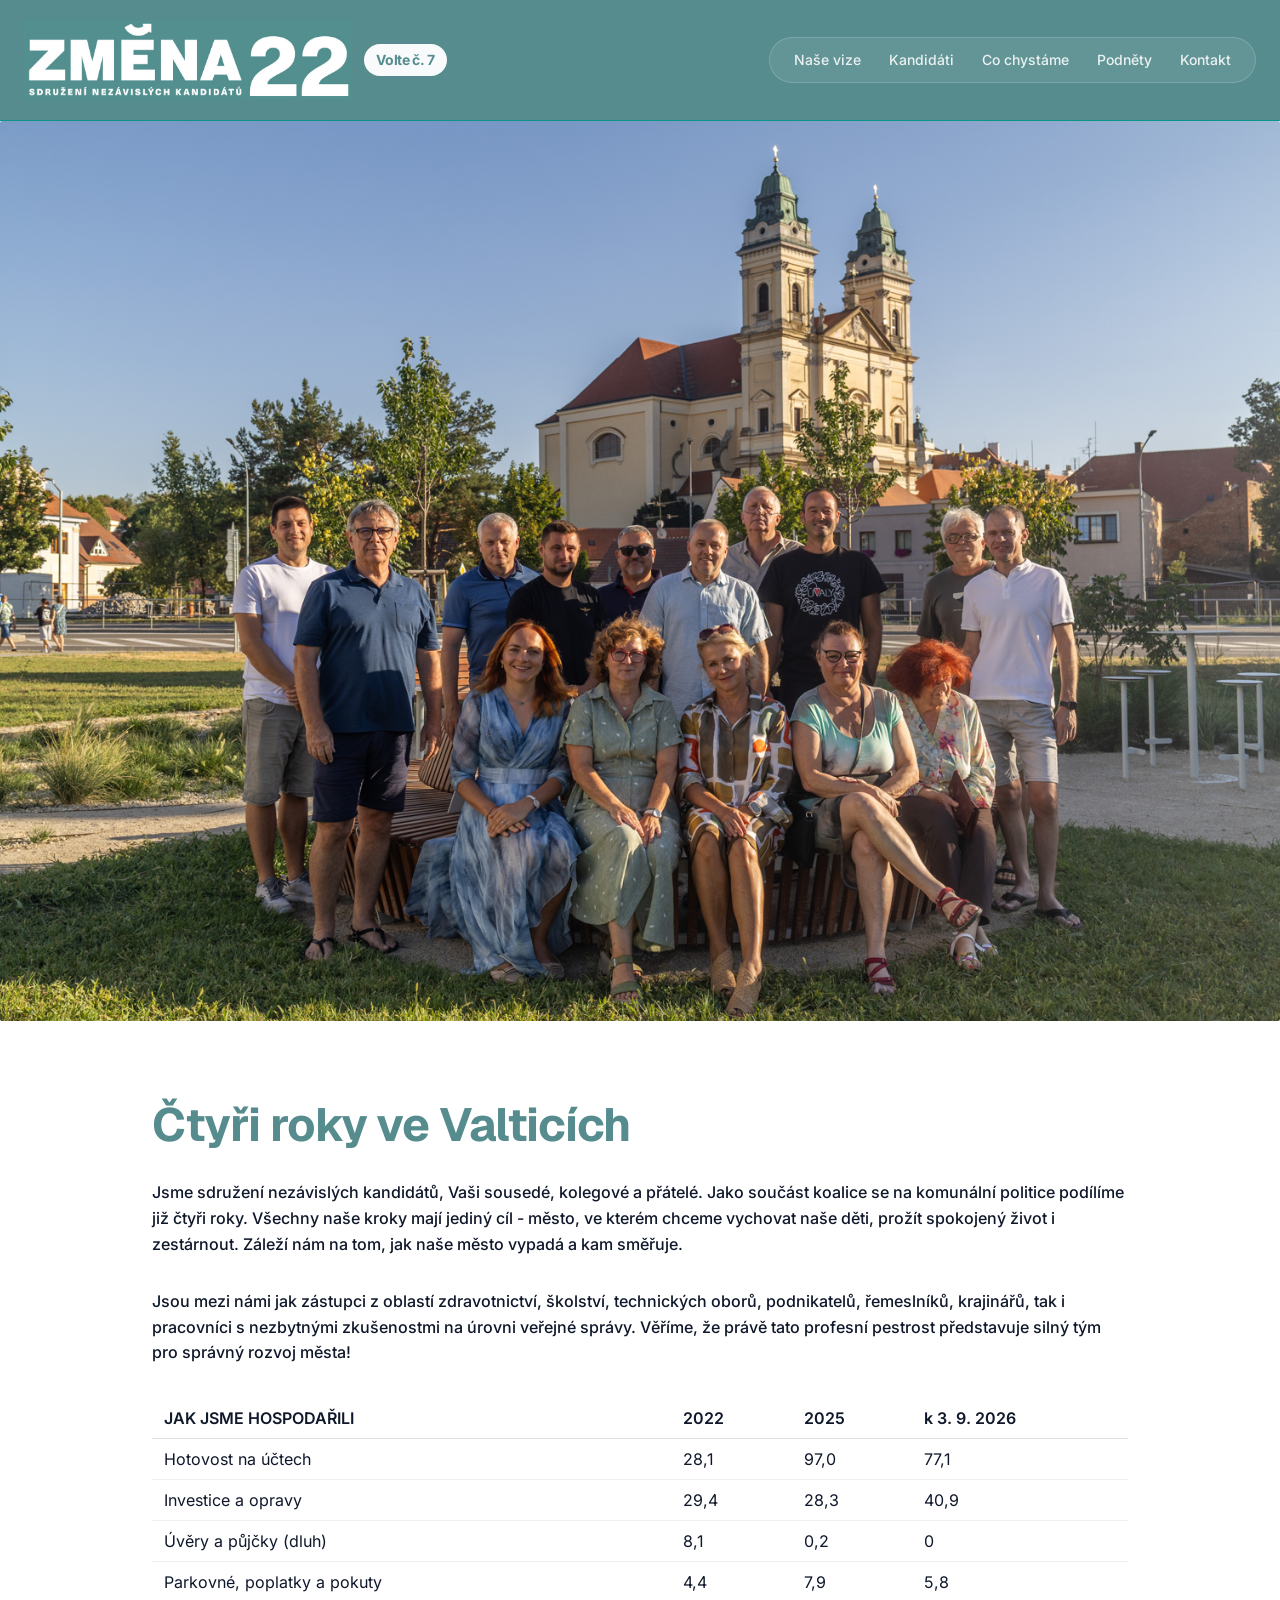
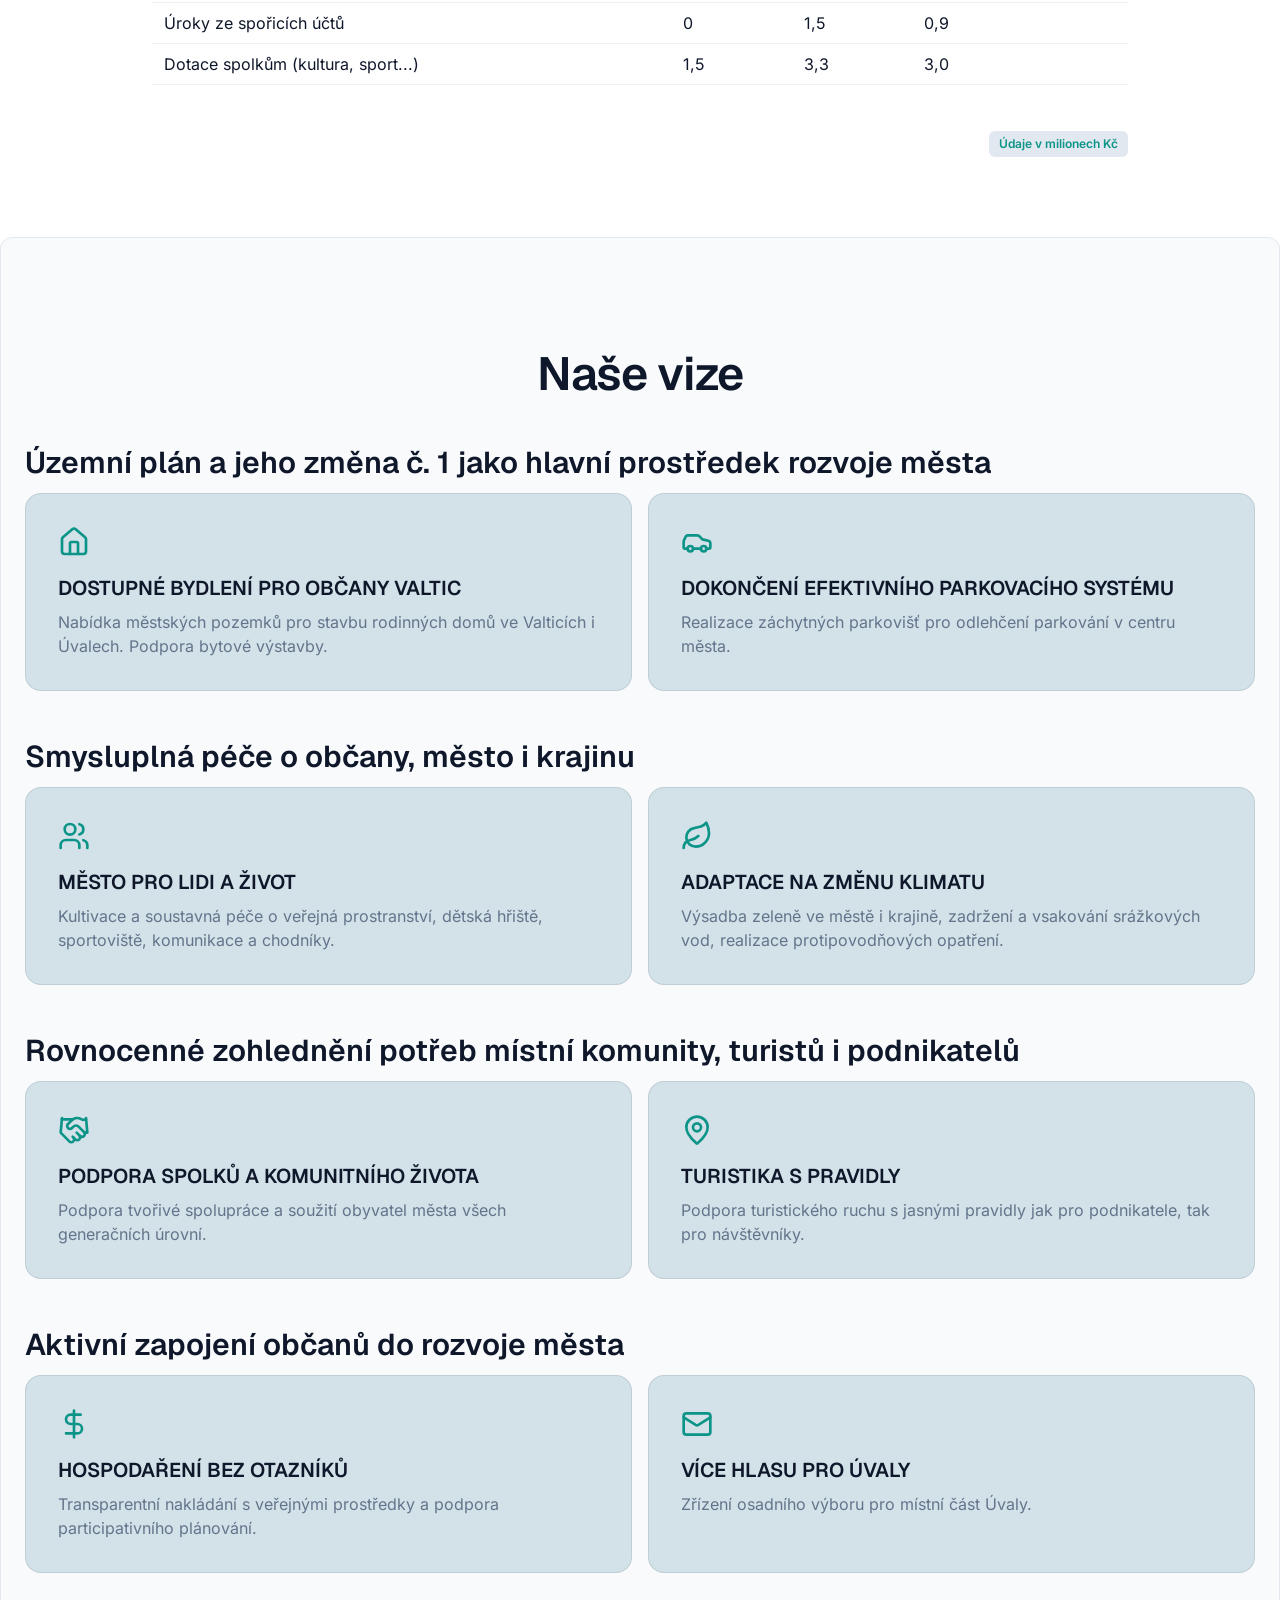
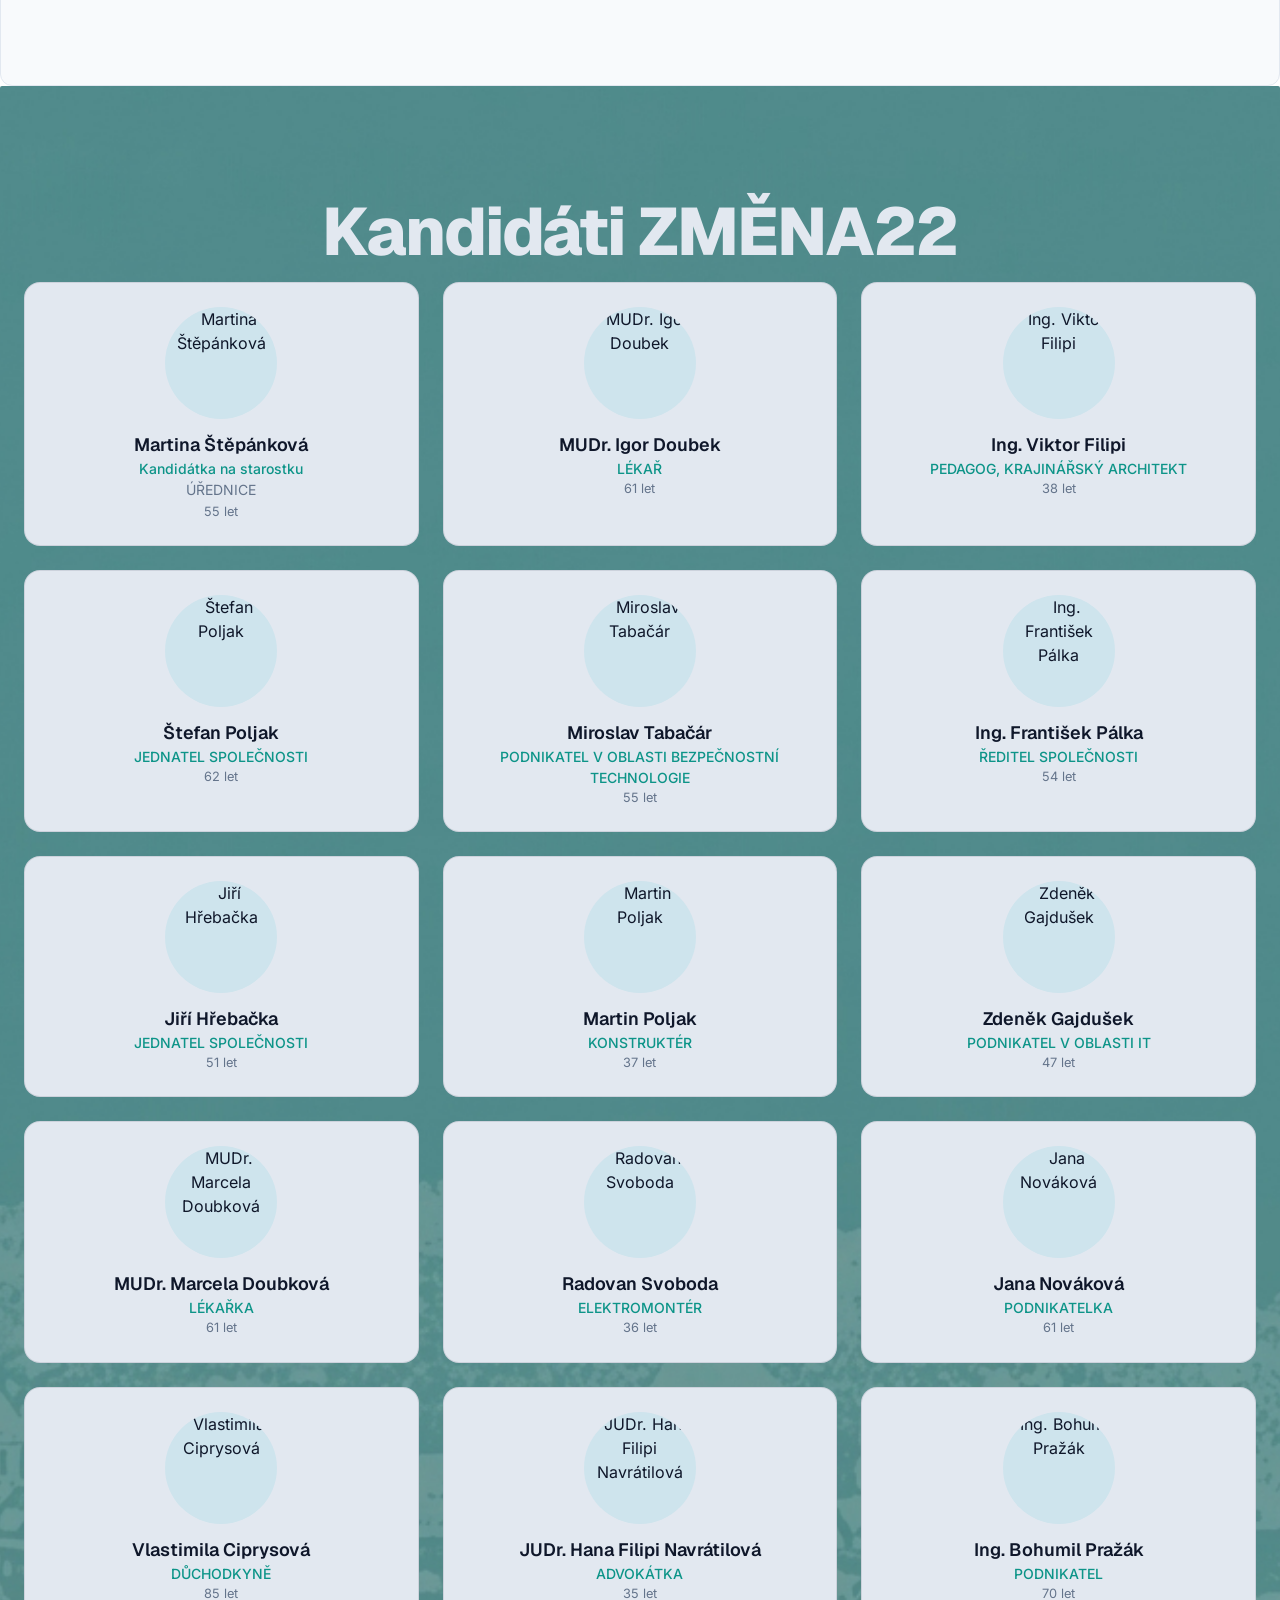
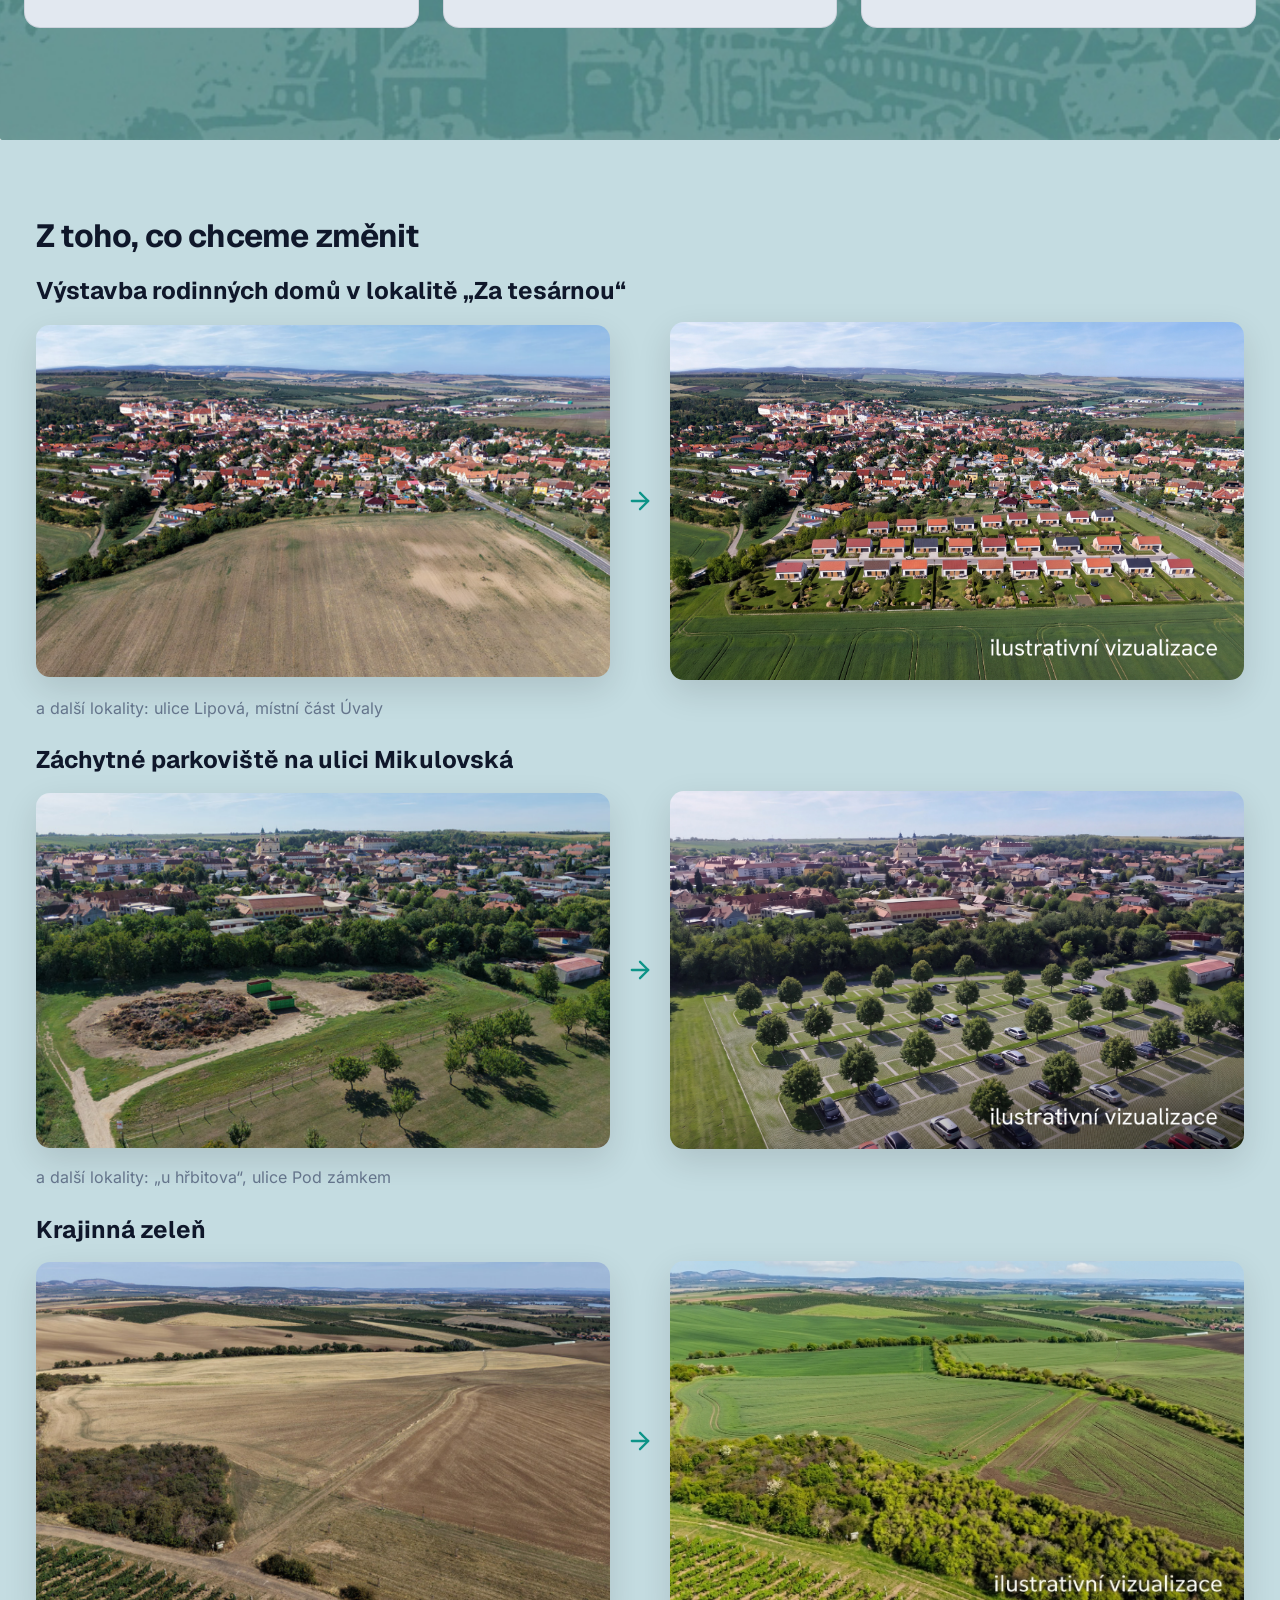
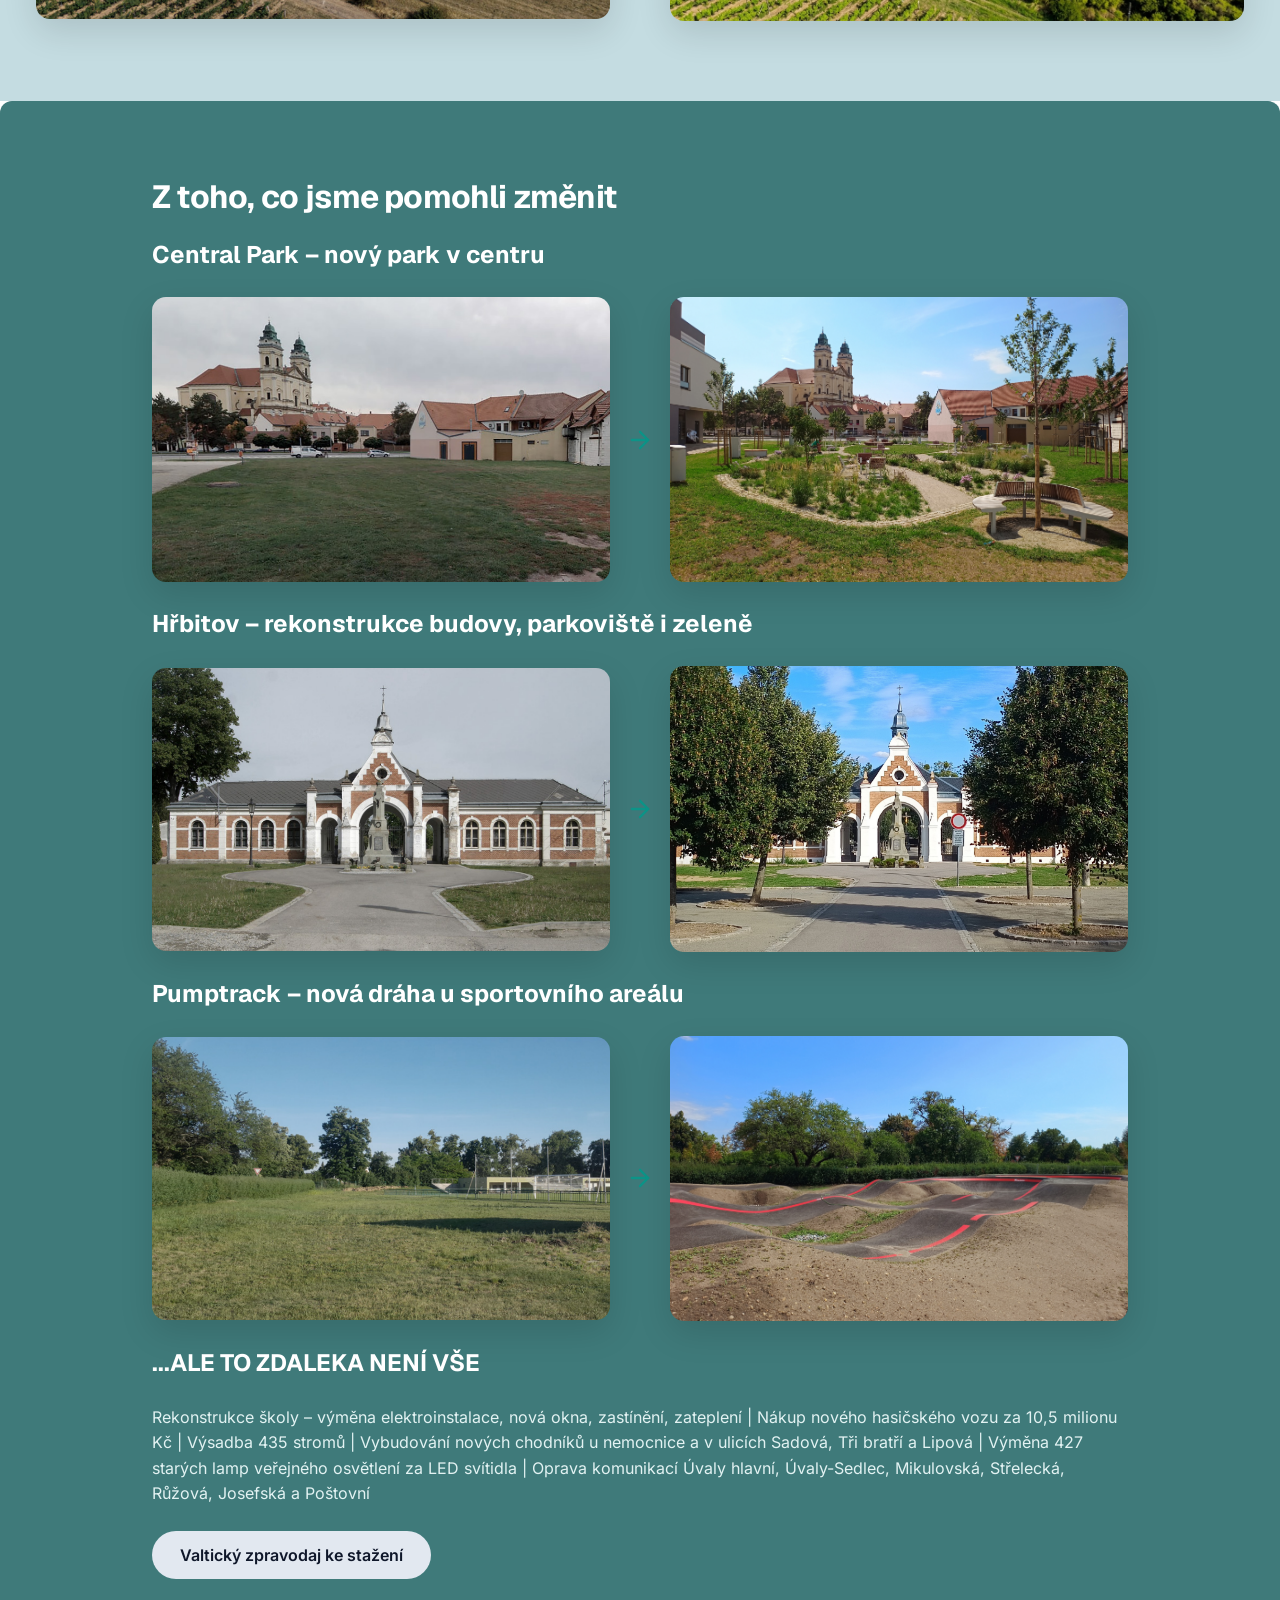
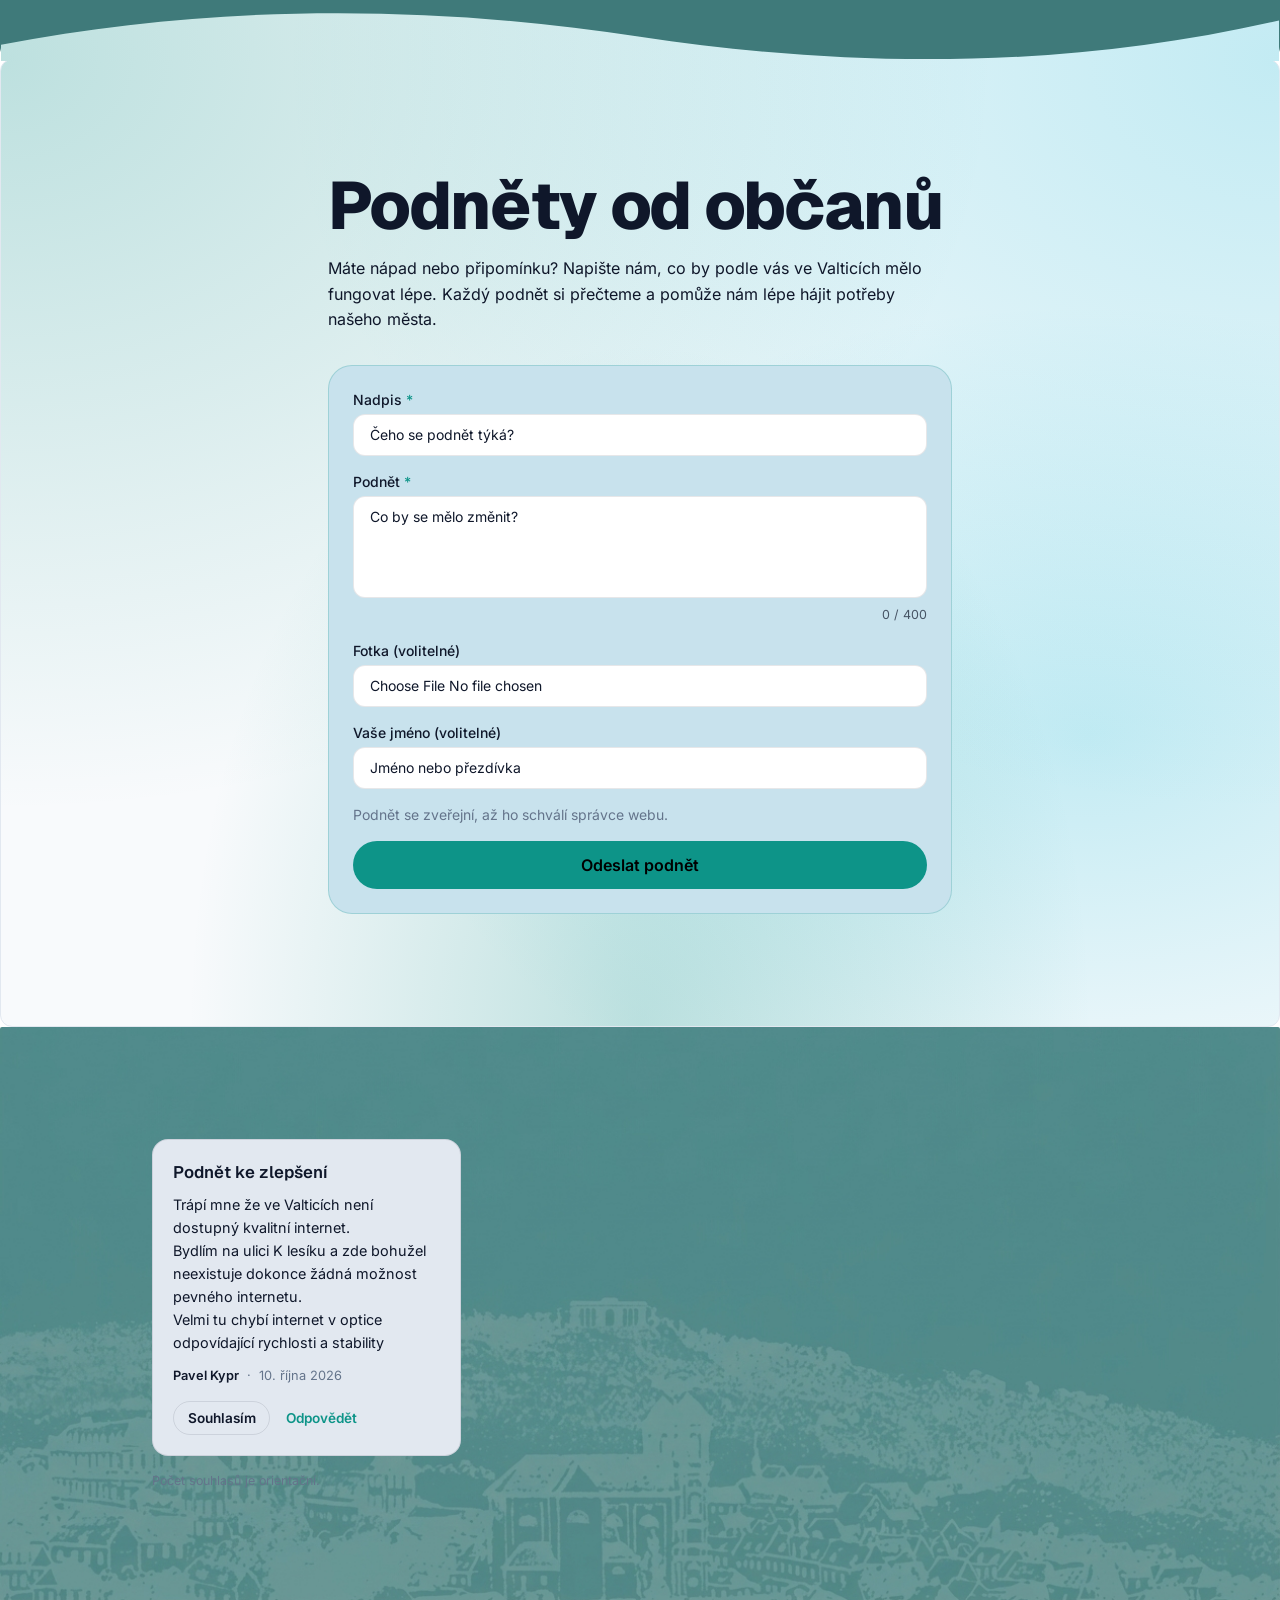
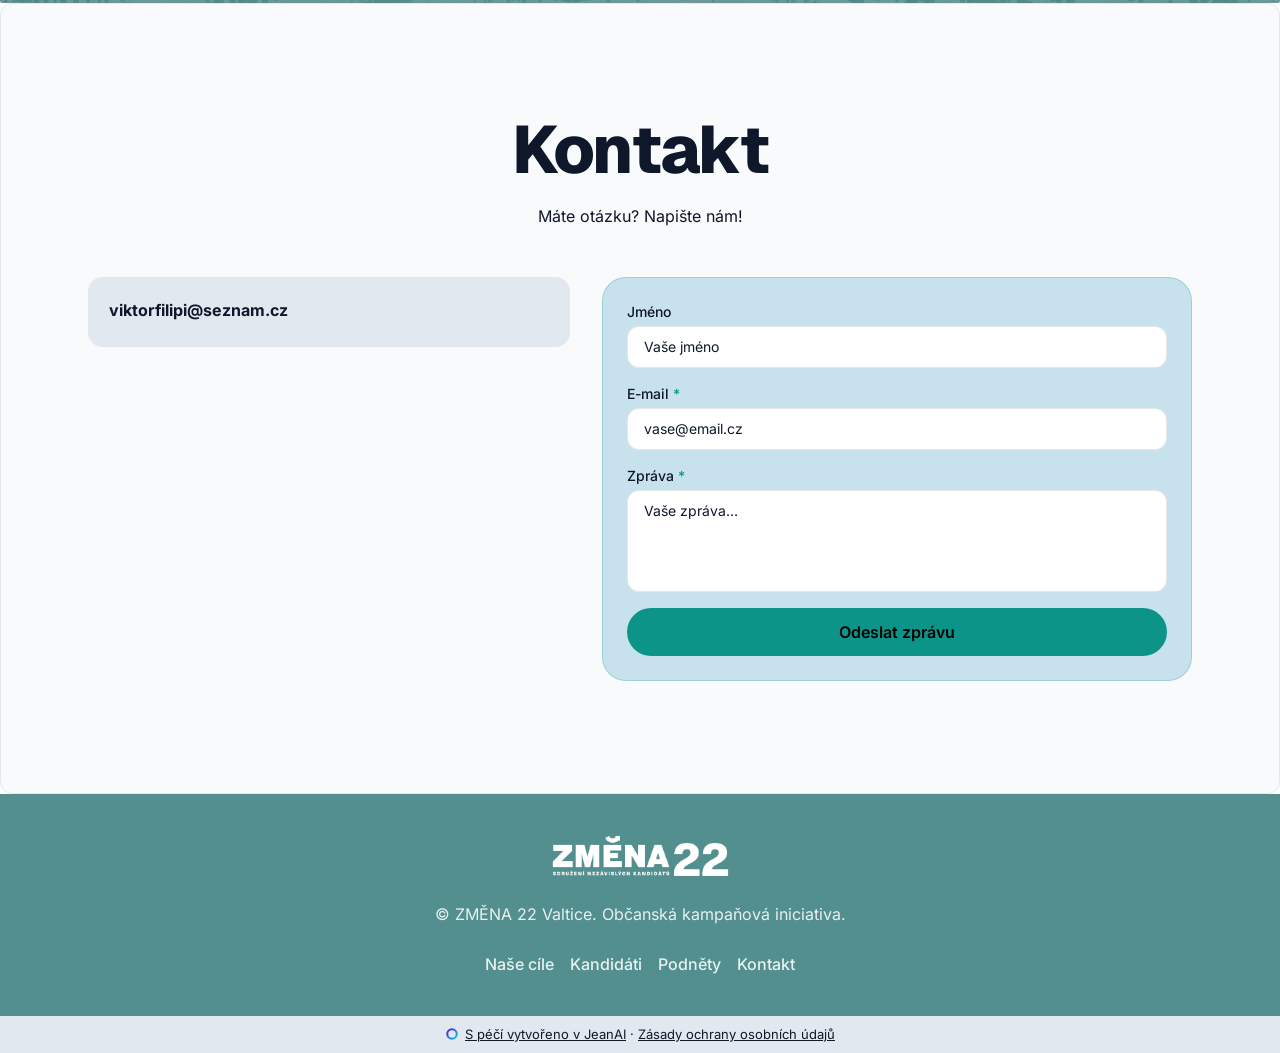
==== commit b3dd8618: "Deploy website: Změna22 Valtice" ====
--- a/index.html
+++ b/index.html
@@ -227,7 +227,9 @@
     <div class="jean-motion-layer" data-jean-reveal="true" id="section_suggestions_mtu0vy2j_u8udcu" data-section-id="section_suggestions_mtu0vy2j_u8udcu" data-section-type="suggestions">
     <section class="py-20 lg:py-28 jean-section-shell jean-bg-mesh" style="background-color:#f8fafc;background-image:url(&quot;/images/tiles-2.jpg&quot;);background-size:cover;background-position:center bottom;background-repeat:no-repeat;border-radius:0.125rem">
       <div class="max-w-5xl mx-auto px-6">
-        <div class="jean-widget jean-widget--suggestions" data-jean-capability="suggestions"><p class="jean-widget-empty">Zatím žádné podněty — buďte první.</p></div>
+        <div class="jean-widget jean-widget--suggestions" data-jean-capability="suggestions"><div class="jean-suggestion-grid"><article class="jean-suggestion-card"><div class="jean-suggestion-body"><h3 class="jean-suggestion-title">Podnět ke zlepšení</h3><p class="jean-suggestion-text">Trápí mne že ve Valticích není dostupný kvalitní internet.
+Bydlím na ulici K lesíku a zde bohužel neexistuje dokonce žádná možnost pevného internetu.
+Velmi tu chybí internet v optice odpovídající rychlosti a stability</p><p class="jean-suggestion-meta"><span class="jean-suggestion-author">Pavel Kypr</span><time class="jean-suggestion-date" datetime="2026-10-10T14:56:57.906Z">10. října 2026</time></p><div class="jean-suggestion-actions"><button type="button" class="jean-suggestion-agree" data-jean-agree="dc937615-94e2-416e-b253-8f5071f9c232" data-jean-title="Podnět ke zlepšení" aria-pressed="false"><span class="jean-suggestion-agree-label">Souhlasím</span><span class="jean-suggestion-agree-count"></span></button><button type="button" class="jean-suggestion-respond" data-jean-reply-to="dc937615-94e2-416e-b253-8f5071f9c232" aria-expanded="false">Odpovědět</button></div></div></article></div><p class="jean-suggestion-note">Počet souhlasů je orientační.</p></div>
       </div>
     </section>
     </div>
@@ -744,7 +746,7 @@
     <script>
 (function () {
   "use strict";
-  var CFG = {"apiUrl":"https://jeanai.onrender.com","siteId":"867341eb-e079-4eb5-a403-2f7a1c1d4828","forms":{"contact_form":"799dcc2d-fa08-4a41-89c5-34a894bad768","waitlist":null,"newsletter_signup":false,"reservation":null,"suggestions":true},"widgets":["people","suggestions"],"dualMounts":["suggestions"],"slotMinutes":60,"resourceTimezone":"","turnstile":null,"preview":false,"copy":{"submitting":"Odesílám…","success":"Děkujeme! Ozveme se co nejdřív.","successReservation":"Rezervace přijata. Potvrzení jsme poslali na e-mail.","errorDateRequired":"Vyberte prosím datum a čas.","errorFullyBooked":"Tenhle termín je bohužel obsazený. Zkuste jiný.","successNewsletter":"Hotovo — odběr potvrzen.","successSuggestion":"Děkujeme! Podnět jsme přijali. Na webu se objeví, až ho schválí správce.","alreadySubscribed":"Tuhle adresu už v seznamu máme.","successWaitlist":"Přidáni na čekací listinu! Dáme Vám vědět, jakmile se uvolní místo.","errorEmailRequired":"Vyplňte prosím e-mail.","errorEmailInvalid":"Zkontrolujte prosím tvar e-mailu.","errorRequired":"Vyplňte prosím všechna pole.","errorGeneric":"Odeslání se nepodařilo. Zkuste to prosím znovu.","errorNetwork":"Nepodařilo se spojit se serverem. Zkuste to prosím znovu.","errorTurnstile":"Prosím dokončete bezpečnostní ověření.","previewNotice":"Náhled: na živém webu se formulář opravdu odešle.","errorsByCode":{"runtime_inactive":"Interaktivní funkce tohoto webu jsou dočasně pozastavené.","function_switched_off":"Tato funkce je teď na webu vypnutá.","site_owner_deleted":"Interaktivní funkce tohoto webu už nejsou k dispozici.","service_unavailable":"Služba je dočasně nedostupná. Zkuste to prosím za chvíli.","newsletter_unavailable":"Přihlášení k odběru je dočasně nedostupné. Zkuste to prosím později.","reservations_unavailable":"Rezervace jsou dočasně nedostupné. Zkuste to prosím později.","waitlist_unavailable":"Pořadník je dočasně nedostupný. Zkuste to prosím později.","rate_limited":"Zkoušíte to příliš často. Počkejte prosím chvíli a zkuste to znovu.","form_daily_limit":"Formulář dnes přijal maximální počet zpráv. Zkuste to prosím zítra.","daily_limit":"Web dnes přijal maximum podnětů. Zkuste to prosím zítra.","too_many_files":"K podnětu patří jedna fotka.","site_files_full":"Web teď nemůže přijmout další fotku. Zkuste to prosím později.","photo_too_large":"Fotka je příliš velká. Zkuste prosím menší, do 5 MB.","photo_unreadable":"Fotku se nepodařilo přečíst. Pošlete prosím JPEG, PNG nebo WebP.","photo_empty":"Fotka je prázdná. Vyberte prosím soubor znovu.","photo_busy":"Fotku teď nestíháme zpracovat. Zkuste to prosím za chvíli.","title_required":"Doplňte prosím krátký nadpis.","text_required":"Napište prosím, o co jde.","text_too_long":"Podnět je moc dlouhý — zkraťte ho prosím, počítadlo pod polem ukazuje, kolik místa zbývá.","invalid_photo":"Fotku se nepodařilo přiřadit. Zkuste ji prosím vybrat znovu.","slot_unavailable":"Zvolený termín je plně obsazen. Vyberte prosím jiný termín.","outside_schedule":"Zvolený čas je mimo otevírací dobu. Vyberte prosím jiný termín.","blackout_period":"V tomto období nepřijímáme rezervace. Vyberte prosím jiný termín.","resource_not_bookable":"Tato položka právě nepřijímá rezervace.","reservation_window_invalid":"Zvolený termín nelze rezervovat. Zkontrolujte prosím datum a čas.","email_required":"Vyplňte prosím e-mailovou adresu.","email_invalid":"Zadejte prosím platnou e-mailovou adresu.","turnstile_missing":"Nepodařilo se ověřit, že nejste robot. Načtěte prosím stránku znovu.","turnstile_failed":"Ověření se nezdařilo. Zkuste to prosím znovu.","not_found":"Tuto stránku se nepodařilo najít.","form_not_found":"Tento formulář už není dostupný.","resource_not_found":"Tato položka už není dostupná.","reservation_not_found":"Rezervaci se nepodařilo najít. Zkontrolujte prosím odkaz z potvrzovacího e-mailu.","reservation_not_cancellable":"Tuto rezervaci už nelze zrušit. Ozvěte se nám prosím přímo.","confirmation_invalid":"Tento potvrzovací odkaz už neplatí.","confirmation_expired":"Platnost potvrzovacího odkazu vypršela. Přihlaste se prosím k odběru znovu.","submission_failed":"Zprávu se nepodařilo odeslat. Zkuste to prosím znovu.","spam_protection_unsupported":"Formulář je dočasně mimo provoz. Zkuste to prosím později.","site_not_found":"Tento web už není dostupný.","storage_unavailable":"Fotku se nepodařilo uložit. Zkuste to prosím znovu.","visitor_authored_collection":"Tento obsah může přidat jen návštěvník webu.","invalid_request":"Odeslaná data nejsou úplná. Zkontrolujte prosím formulář a zkuste to znovu."}}};
+  var CFG = {"apiUrl":"https://jeanai.onrender.com","siteId":"867341eb-e079-4eb5-a403-2f7a1c1d4828","forms":{"contact_form":"799dcc2d-fa08-4a41-89c5-34a894bad768","waitlist":null,"newsletter_signup":false,"reservation":null,"suggestions":true},"widgets":["people","suggestions"],"dualMounts":["suggestions"],"slotMinutes":60,"resourceTimezone":"","turnstile":null,"preview":false,"copy":{"submitting":"Odesílám…","success":"Děkujeme! Ozveme se co nejdřív.","successReservation":"Rezervace přijata. Potvrzení jsme poslali na e-mail.","errorDateRequired":"Vyberte prosím datum a čas.","errorFullyBooked":"Tenhle termín je bohužel obsazený. Zkuste jiný.","successNewsletter":"Hotovo — odběr potvrzen.","successSuggestion":"Děkujeme! Podnět jsme přijali. Na webu se objeví, až ho schválí správce.","alreadySubscribed":"Tuhle adresu už v seznamu máme.","successWaitlist":"Přidáni na čekací listinu! Dáme Vám vědět, jakmile se uvolní místo.","errorEmailRequired":"Vyplňte prosím e-mail.","errorEmailInvalid":"Zkontrolujte prosím tvar e-mailu.","errorRequired":"Vyplňte prosím všechna pole.","errorGeneric":"Odeslání se nepodařilo. Zkuste to prosím znovu.","errorNetwork":"Nepodařilo se spojit se serverem. Zkuste to prosím znovu.","errorTurnstile":"Prosím dokončete bezpečnostní ověření.","previewNotice":"Náhled: na živém webu se formulář opravdu odešle.","agree":{"label":"Souhlasím","pressedMark":"✓ ","note":"Počet souhlasů je orientační.","similarOne":"Podobný podnět už tu je — souhlasíte s ním?","similarMany":"Podobné podněty už tu jsou — souhlasíte s některým?","preview":"Náhled: na živém webu se souhlas započítá.","challengeUnavailable":"Bezpečnostní ověření se nepodařilo načíst. Zkontrolujte připojení nebo blokování obsahu a zkuste to znovu."},"reply":{"open":"Odpovědět","textLabel":"Vaše odpověď","nameLabel":"Jméno (nepovinné)","submit":"Odeslat odpověď","moderation":"Odpověď se na webu objeví, až ji schválí správce.","success":"Děkujeme! Odpověď jsme přijali. Na webu se objeví, až ji schválí správce.","anonymous":"Návštěvník","more":"Další odpovědi","preview":"Náhled: na živém webu se odpověď opravdu odešle.","maxText":400,"maxName":60},"errorsByCode":{"runtime_inactive":"Interaktivní funkce tohoto webu jsou dočasně pozastavené.","function_switched_off":"Tato funkce je teď na webu vypnutá.","site_owner_deleted":"Interaktivní funkce tohoto webu už nejsou k dispozici.","service_unavailable":"Služba je dočasně nedostupná. Zkuste to prosím za chvíli.","newsletter_unavailable":"Přihlášení k odběru je dočasně nedostupné. Zkuste to prosím později.","reservations_unavailable":"Rezervace jsou dočasně nedostupné. Zkuste to prosím později.","waitlist_unavailable":"Pořadník je dočasně nedostupný. Zkuste to prosím později.","rate_limited":"Zkoušíte to příliš často. Počkejte prosím chvíli a zkuste to znovu.","form_daily_limit":"Formulář dnes přijal maximální počet zpráv. Zkuste to prosím zítra.","daily_limit":"Web dnes přijal maximum podnětů. Zkuste to prosím zítra.","too_many_files":"K podnětu patří jedna fotka.","site_files_full":"Web teď nemůže přijmout další fotku. Zkuste to prosím později.","photo_too_large":"Fotka je příliš velká. Zkuste prosím menší, do 5 MB.","photo_unreadable":"Fotku se nepodařilo přečíst. Pošlete prosím JPEG, PNG nebo WebP.","photo_empty":"Fotka je prázdná. Vyberte prosím soubor znovu.","photo_busy":"Fotku teď nestíháme zpracovat. Zkuste to prosím za chvíli.","title_required":"Doplňte prosím krátký nadpis.","text_required":"Napište prosím, o co jde.","text_too_long":"Podnět je moc dlouhý — zkraťte ho prosím, počítadlo pod polem ukazuje, kolik místa zbývá.","invalid_photo":"Fotku se nepodařilo přiřadit. Zkuste ji prosím vybrat znovu.","vote_entry_limit":"Z vašeho připojení už s tímto podnětem souhlasilo víc lidí. Další souhlas teď přidat nejde.","vote_daily_limit":"Dnes jste souhlasili s mnoha podněty. Zkuste to prosím zítra.","voter_required":"Souhlas se nepodařilo započítat. Načtěte prosím stránku znovu.","reply_voter_required":"Odpověď se nepodařilo odeslat. Načtěte prosím stránku znovu.","reply_to_reply":"Odpovědět jde jen na podnět, ne na jinou odpověď.","reply_entry_limit":"K tomuto podnětu už z vašeho připojení přišlo víc odpovědí. Další teď poslat nejde.","reply_daily_limit":"Dnes jste poslali mnoho odpovědí. Zkuste to prosím zítra.","reply_takes_no_photo":"K odpovědi nejde přiložit fotku — fotka patří k podnětu.","invalid_parent":"Odpověď se nepodařilo přiřadit k podnětu. Načtěte prosím stránku znovu.","slot_unavailable":"Zvolený termín je plně obsazen. Vyberte prosím jiný termín.","outside_schedule":"Zvolený čas je mimo otevírací dobu. Vyberte prosím jiný termín.","blackout_period":"V tomto období nepřijímáme rezervace. Vyberte prosím jiný termín.","resource_not_bookable":"Tato položka právě nepřijímá rezervace.","reservation_window_invalid":"Zvolený termín nelze rezervovat. Zkontrolujte prosím datum a čas.","email_required":"Vyplňte prosím e-mailovou adresu.","email_invalid":"Zadejte prosím platnou e-mailovou adresu.","turnstile_missing":"Nepodařilo se ověřit, že nejste robot. Načtěte prosím stránku znovu.","turnstile_failed":"Ověření se nezdařilo. Zkuste to prosím znovu.","not_found":"Tuto stránku se nepodařilo najít.","form_not_found":"Tento formulář už není dostupný.","suggestion_not_found":"Tento podnět už na webu není.","resource_not_found":"Tato položka už není dostupná.","reservation_not_found":"Rezervaci se nepodařilo najít. Zkontrolujte prosím odkaz z potvrzovacího e-mailu.","reservation_not_cancellable":"Tuto rezervaci už nelze zrušit. Ozvěte se nám prosím přímo.","confirmation_invalid":"Tento potvrzovací odkaz už neplatí.","confirmation_expired":"Platnost potvrzovacího odkazu vypršela. Přihlaste se prosím k odběru znovu.","submission_failed":"Zprávu se nepodařilo odeslat. Zkuste to prosím znovu.","spam_protection_unsupported":"Formulář je dočasně mimo provoz. Zkuste to prosím později.","site_not_found":"Tento web už není dostupný.","storage_unavailable":"Fotku se nepodařilo uložit. Zkuste to prosím znovu.","visitor_authored_collection":"Tento obsah může přidat jen návštěvník webu.","invalid_request":"Odeslaná data nejsou úplná. Zkontrolujte prosím formulář a zkuste to znovu."}}};
 
 function jeanTzOffsetMs(ts, timeZone) {
   // NOTE: no backticks and no dollar-brace anywhere inside these two function
@@ -947,15 +949,33 @@
     return node;
   }
 
+  /**
+   * onReady runs when the API has arrived — AND when it will not (a blocker,
+   * Cloudflare unreachable): the caller reads window.turnstile and decides.
+   * It used to run on load only, so a script that never came answered nothing
+   * and whatever waited for it waited for ever — a vote's button stayed busy
+   * until a reload (review round 1 of #2712). A failed tag is taken away and
+   * the script asked for again by the next caller — a blocker switched off or
+   * a connection back is a press away, not a reload away (round 2).
+   */
   function withTurnstileApi(onReady) {
     if (window.turnstile) { onReady(); return; }
     var existing = document.querySelector("[data-jean-ts]");
-    if (existing) { existing.addEventListener("load", onReady); return; }
+    if (existing && existing.getAttribute("data-jean-ts") === "failed") {
+      if (existing.parentNode) existing.parentNode.removeChild(existing);
+      existing = null;
+    }
+    if (existing) {
+      existing.addEventListener("load", onReady);
+      existing.addEventListener("error", onReady);
+      return;
+    }
     var s = document.createElement("script");
     s.src = "https://challenges.cloudflare.com/turnstile/v0/api.js?render=explicit";
     s.async = true;
     s.setAttribute("data-jean-ts", "1");
     s.onload = onReady;
+    s.onerror = function () { s.setAttribute("data-jean-ts", "failed"); onReady(); };
     document.head.appendChild(s);
   }
 
@@ -1035,6 +1055,10 @@
       }
     }
 
+    // 8z40 PN-8 — a podnět form offers the published ones that look like the
+    // title being typed.
+    if (kind === "suggestions") bindSimilarPrompt(form);
+
     // One key per form, not per attempt (F80). Minting inside the handler makes
     // every press a new key, which is precisely the case the server's UNIQUE
     // column exists to catch: the request times out, the visitor presses again,
@@ -1217,6 +1241,452 @@
         say(form, CFG.copy.errorNetwork, "error");
       } finally {
         lock(form, false);
+      }
+    });
+  }
+
+  // ── 8z40 PN-8 — „Souhlasím“ under a published podnět ─────────────────────
+  //
+  // One listener on the document, for the reason the lightbox has one: the
+  // cards are replaced by every refresh, and a handler bound to a button would
+  // die with it. A press is a POST, taking it back a DELETE, and every button
+  // of that podnět (the card, and its copy in the form's prompt) is repainted
+  // from the answer.
+  //
+  // Two things are kept in this browser, both strictly for the function the
+  // visitor invoked: a random id that makes a second press the same vote, and
+  // the list of podněty this browser agreed with, so the pressed state
+  // survives a reload. Neither is sent anywhere but with the press itself.
+  // Where storage is refused (a private window) the vote still counts and the
+  // pressed state lasts as long as the page.
+  var AGREE_ATTR = "data-jean-agree";
+  var AGREE_TITLE_ATTR = "data-jean-title";
+  var SIMILAR_ATTR = "data-jean-similar";
+  var ENTRY_ID = /^[0-9a-f]{8}-[0-9a-f]{4}-[0-9a-f]{4}-[0-9a-f]{4}-[0-9a-f]{12}$/;
+
+  function stored(key) {
+    try { return window.localStorage.getItem(key); } catch (e) { return null; }
+  }
+  function store(key, value) {
+    try { window.localStorage.setItem(key, value); } catch (e) { /* kept for this page only */ }
+  }
+
+  var voterMemo = "";
+  function voterId() {
+    var id = voterMemo || stored("jean_voter");
+    if (!id) { id = newIdemKey(); store("jean_voter", id); }
+    voterMemo = id;
+    return id;
+  }
+
+  // jean_agreed is { ids: [...], at: <ms of the last press> } — the podněty
+  // this browser agreed with, and when it last pressed (round 2: the refresh
+  // after a press must not come from a cache). One key, so the site still
+  // stores exactly the two its privacy notice names.
+  var agreedMemo = null;
+  function agreedRecord() {
+    if (agreedMemo) return agreedMemo;
+    var parsed = null;
+    try { parsed = JSON.parse(stored("jean_agreed") || "null"); } catch (e) { parsed = null; }
+    var ids = parsed && Array.isArray(parsed.ids) ? parsed.ids : [];
+    var at = parsed && typeof parsed.at === "number" ? parsed.at : 0;
+    agreedMemo = { ids: ids, at: at };
+    return agreedMemo;
+  }
+  function agreedIds() {
+    return agreedRecord().ids;
+  }
+  function rememberAgreed(id, on) {
+    var ids = agreedIds().filter(function (other) { return other !== id; });
+    if (on) ids.push(id);
+    agreedMemo = { ids: ids.slice(-500), at: Date.now() };
+    store("jean_agreed", JSON.stringify(agreedMemo));
+  }
+  /** When this browser last pressed, if within the last two minutes; else 0. */
+  function lastAgreementAt() {
+    var at = agreedRecord().at;
+    return at && Date.now() - at < 120000 ? at : 0;
+  }
+
+  function agreeButtons(id) {
+    return document.querySelectorAll("[" + AGREE_ATTR + '="' + id + '"]');
+  }
+
+  /**
+   * Every button of one podnět: its pressed state and, when the server said
+   * one, its count. The state is WRITTEN, not only painted: a pressed button
+   * reads with a tick before its label. A spec site's stylesheet colours
+   * aria-pressed; a Free Style site wrote its own CSS before this button
+   * existed and has no rule for it — there the tick is the only thing that
+   * says the press was taken, and without it a visitor pressed again to make
+   * sure and took the vote back (review round 1 of #2712).
+   */
+  function paintAgree(id, on, count) {
+    var buttons = agreeButtons(id);
+    for (var i = 0; i < buttons.length; i += 1) {
+      buttons[i].setAttribute("aria-pressed", on ? "true" : "false");
+      var label = buttons[i].querySelector(".jean-suggestion-agree-label");
+      if (label) label.textContent = (on ? CFG.copy.agree.pressedMark : "") + CFG.copy.agree.label;
+      if (typeof count !== "number") continue;
+      var readout = buttons[i].querySelector(".jean-suggestion-agree-count");
+      if (readout) readout.textContent = count > 0 ? " \u00b7 " + count : "";
+    }
+  }
+
+  /** After a bake or a refresh: mark what this browser already agreed with. */
+  function paintAgreedState() {
+    var ids = agreedIds();
+    for (var i = 0; i < ids.length; i += 1) {
+      if (ENTRY_ID.test(ids[i])) paintAgree(ids[i], true);
+    }
+  }
+
+  function agreeSay(button, text) {
+    var holder = button.parentNode;
+    if (!holder) return;
+    var node = holder.querySelector("[data-jean-agree-status]");
+    if (!node) {
+      if (!text) return;
+      node = document.createElement("p");
+      node.setAttribute("data-jean-agree-status", "1");
+      node.setAttribute("class", "jean-suggestion-agree-status");
+      node.setAttribute("role", "status");
+      node.style.cssText = "margin:.35rem 0 0;font-size:.8rem";
+      holder.appendChild(node);
+    }
+    node.textContent = text;
+    node.hidden = !text;
+  }
+
+  /**
+   * A Turnstile token for ONE vote, when the site's form asks for one. A token
+   * is single-use, so each press mounts its own challenge beside the button
+   * and removes it once answered. done("") = nothing to solve; done(null) =
+   * the challenge could not be completed.
+   */
+  function voteChallenge(button, done) {
+    if (!needsTurnstile("suggestions")) { done(""); return; }
+    var holder = document.createElement("div");
+    holder.style.margin = "0.5rem 0";
+    if (button.parentNode) button.parentNode.appendChild(holder);
+    withTurnstileApi(function () {
+      var settled = false;
+      var finish = function (token) {
+        if (settled) return;
+        settled = true;
+        if (holder.parentNode) holder.parentNode.removeChild(holder);
+        done(token);
+      };
+      // The script did not arrive: there is no challenge to complete, so
+      // the visitor is not told to complete one (review round 2 of #2712).
+      if (!window.turnstile) { finish(false); return; }
+      window.turnstile.render(holder, {
+        sitekey: CFG.turnstile.siteKey,
+        callback: function (token) { finish(token); },
+        "error-callback": function () { finish(null); },
+      });
+    });
+  }
+
+  function pressAgree(button) {
+    var id = String(button.getAttribute(AGREE_ATTR) || "").toLowerCase();
+    if (!ENTRY_ID.test(id)) return;
+    if (CFG.preview || !CFG.apiUrl || !CFG.siteId) { agreeSay(button, CFG.copy.agree.preview); return; }
+    if (button.getAttribute("data-jean-busy") === "1") return;
+    button.setAttribute("data-jean-busy", "1");
+    var takingBack = button.getAttribute("aria-pressed") === "true";
+
+    var send = function (token) {
+      if (token === null || token === false) {
+        button.setAttribute("data-jean-busy", "0");
+        agreeSay(button, token === false ? CFG.copy.agree.challengeUnavailable : CFG.copy.errorTurnstile);
+        return;
+      }
+      var body = { voter: voterId() };
+      if (token) body.turnstile_token = token;
+      fetch(CFG.apiUrl + "/v1/public/suggestions/" + encodeURIComponent(CFG.siteId) + "/" + id + "/agree", {
+        method: takingBack ? "DELETE" : "POST",
+        headers: { "Content-Type": "application/json" },
+        body: JSON.stringify(body),
+      }).then(function (res) {
+        return res.json().then(function (data) { return data; }, function () { return {}; })
+          .then(function (data) { return { ok: res.ok, status: res.status, data: data || {} }; });
+      }).then(function (result) {
+        if (!result.ok) { agreeSay(button, errorText(result)); return; }
+        rememberAgreed(id, !takingBack);
+        paintAgree(id, !takingBack, typeof result.data.agreeCount === "number" ? result.data.agreeCount : undefined);
+        agreeSay(button, "");
+      }, function () {
+        agreeSay(button, CFG.copy.errorNetwork);
+      }).then(function () {
+        button.setAttribute("data-jean-busy", "0");
+      });
+    };
+
+    // Taking a vote back is never challenged — the server does not ask either.
+    if (takingBack) send(""); else voteChallenge(button, send);
+  }
+
+  function bindAgree() {
+    document.addEventListener("click", function (event) {
+      var target = event.target;
+      var button = target && target.closest ? target.closest("[" + AGREE_ATTR + "]") : null;
+      if (!button) return;
+      event.preventDefault();
+      pressAgree(button);
+    });
+    paintAgreedState();
+  }
+
+  // ── 8z40 PN-10 — a visitor answers a published podnět ───────────────────
+  //
+  // „Odpovědět“ under a card opens a small form right below the card's
+  // buttons: the words and an optional name, nothing more (no e-mail — the
+  // podnět form takes none either; no photo — the podnět carries the
+  // evidence). It posts to the podnět door with the podnět's id, the same
+  // browser id a press of „Souhlasím“ sends and the challenge a vote solves,
+  // and it says what is true before and after the press: the reply is NOT on
+  // the site until a person approves it. Delegated like „Souhlasím“, because
+  // a refresh replaces the cards. Built element by element: nothing a visitor
+  // types is ever parsed as markup.
+  var REPLY_TO_ATTR = "data-jean-reply-to";
+  var REPLY_FORM_ATTR = "data-jean-reply-form";
+
+  /** The reply form already open under this button's card, if any. */
+  function openReplyFormOf(button) {
+    var holder = button.parentNode;
+    var body = holder && holder.parentNode;
+    return body && body.querySelector ? body.querySelector("[" + REPLY_FORM_ATTR + "]") : null;
+  }
+
+  function replySay(node, text, tone) {
+    node.textContent = text;
+    node.hidden = !text;
+    node.setAttribute("data-jean-status", tone);
+    node.setAttribute("role", tone === "error" ? "alert" : "status");
+  }
+
+  function replyField(className, labelText, control) {
+    var label = labelled("label", className, labelText);
+    label.style.cssText = "display:block;margin:.5rem 0 0;font-size:.85rem";
+    control.style.cssText = "display:block;width:100%;box-sizing:border-box;margin-top:.25rem;font:inherit";
+    label.appendChild(control);
+    return label;
+  }
+
+  function sendReply(form, parts, id) {
+    var words = parts.area.value.trim();
+    if (parts.trap.value) return;
+    if (!words) { replySay(parts.status, CFG.copy.errorsByCode.text_required || CFG.copy.errorRequired, "error"); return; }
+    if (CFG.preview || !CFG.apiUrl || !CFG.siteId) { replySay(parts.status, CFG.copy.reply.preview, "info"); return; }
+    if (form.getAttribute("data-jean-busy") === "1") return;
+    form.setAttribute("data-jean-busy", "1");
+    parts.submit.disabled = true;
+    var done = function () {
+      form.setAttribute("data-jean-busy", "0");
+      parts.submit.disabled = false;
+    };
+    voteChallenge(parts.submit, function (token) {
+      if (token === null || token === false) {
+        done();
+        replySay(parts.status, token === false ? CFG.copy.agree.challengeUnavailable : CFG.copy.errorTurnstile, "error");
+        return;
+      }
+      replySay(parts.status, CFG.copy.submitting, "pending");
+      var reply = new FormData();
+      reply.append("parentId", id);
+      reply.append("text", words);
+      var name = parts.name.value.trim();
+      if (name) reply.append("authorName", name);
+      reply.append("voter", voterId());
+      reply.append("_hp", "");
+      if (token) reply.append("turnstile_token", token);
+      postForm(CFG.apiUrl + "/v1/public/suggestions/" + encodeURIComponent(CFG.siteId), reply).then(function (result) {
+        if (!result.ok) { replySay(parts.status, errorText(result), "error"); return; }
+        // Sent: the fields go and the sentence stays — a second press would
+        // be a second reply, not a retry.
+        parts.area.value = "";
+        parts.name.value = "";
+        for (var i = 0; i < parts.fields.length; i += 1) parts.fields[i].hidden = true;
+        replySay(parts.status, CFG.copy.reply.success, "success");
+      }, function () {
+        replySay(parts.status, CFG.copy.errorNetwork, "error");
+      }).then(done);
+    });
+  }
+
+  function toggleReplyForm(button) {
+    var id = String(button.getAttribute(REPLY_TO_ATTR) || "").toLowerCase();
+    if (!ENTRY_ID.test(id)) return;
+    var open = openReplyFormOf(button);
+    if (open) {
+      if (open.parentNode) open.parentNode.removeChild(open);
+      button.setAttribute("aria-expanded", "false");
+      return;
+    }
+    var holder = button.parentNode;
+    var body = holder && holder.parentNode;
+    if (!body) return;
+
+    var form = document.createElement("form");
+    form.setAttribute(REPLY_FORM_ATTR, id);
+    form.setAttribute("class", "jean-suggestion-respond-form");
+    form.style.cssText = "margin:.5rem 0 0";
+    var area = document.createElement("textarea");
+    area.setAttribute("name", "text");
+    area.setAttribute("rows", "3");
+    if (CFG.copy.reply.maxText) area.setAttribute("maxlength", String(CFG.copy.reply.maxText));
+    area.setAttribute("class", "jean-suggestion-respond-form-input");
+    area.required = true;
+    var name = document.createElement("input");
+    name.setAttribute("type", "text");
+    name.setAttribute("name", "authorName");
+    name.setAttribute("autocomplete", "name");
+    if (CFG.copy.reply.maxName) name.setAttribute("maxlength", String(CFG.copy.reply.maxName));
+    name.setAttribute("class", "jean-suggestion-respond-form-input");
+    // The honeypot: a person never sees it, a bot fills every field.
+    var trap = document.createElement("input");
+    trap.setAttribute("type", "text");
+    trap.setAttribute("name", "_hp");
+    trap.setAttribute("tabindex", "-1");
+    trap.setAttribute("autocomplete", "off");
+    trap.setAttribute("aria-hidden", "true");
+    trap.style.cssText = "position:absolute;left:-9999px;width:1px;height:1px;opacity:0";
+    var textField = replyField("jean-suggestion-respond-form-label", CFG.copy.reply.textLabel, area);
+    var nameField = replyField("jean-suggestion-respond-form-label", CFG.copy.reply.nameLabel, name);
+    var note = labelled("p", "jean-suggestion-respond-form-note", CFG.copy.reply.moderation);
+    note.style.cssText = "margin:.5rem 0 0;font-size:.8rem";
+    var status = document.createElement("p");
+    status.setAttribute("class", "jean-suggestion-respond-form-status");
+    status.style.cssText = "margin:.5rem 0 0;font-size:.85rem";
+    status.hidden = true;
+    var submit = labelled("button", "jean-suggestion-respond-form-submit", CFG.copy.reply.submit);
+    submit.setAttribute("type", "submit");
+    submit.style.cssText = "margin-top:.5rem";
+
+    form.appendChild(textField);
+    form.appendChild(nameField);
+    form.appendChild(trap);
+    form.appendChild(note);
+    form.appendChild(submit);
+    form.appendChild(status);
+    var parts = { area: area, name: name, trap: trap, status: status, submit: submit, fields: [textField, nameField, note, submit] };
+    form.addEventListener("submit", function (event) {
+      event.preventDefault();
+      sendReply(form, parts, id);
+    });
+    body.appendChild(form);
+    button.setAttribute("aria-expanded", "true");
+    if (typeof area.focus === "function") area.focus();
+  }
+
+  function bindReply() {
+    document.addEventListener("click", function (event) {
+      var target = event.target;
+      var button = target && target.closest ? target.closest("[" + REPLY_TO_ATTR + "]") : null;
+      if (!button) return;
+      event.preventDefault();
+      toggleReplyForm(button);
+    });
+  }
+
+  // ── 8z40 PN-8 — a duplicate becomes an agreement ─────────────────────────
+  //
+  // While a visitor types a new podnět's title, the form shows up to three
+  // published ones that look alike, each with its own Souhlasím. Matched in
+  // the browser over the cards this page already holds — no endpoint, and
+  // nothing the visitor types is sent anywhere before they press Odeslat.
+  // Sending anyway stays one click away: the prompt offers, it does not block.
+
+  /** A title's first three words, lower-cased and without diacritics. */
+  function leadingWords(text) {
+    var folded = String(text || "").toLowerCase();
+    if (folded.normalize) folded = folded.normalize("NFD").replace(/[\u0300-\u036f]/g, "");
+    return folded.split(/[^a-z0-9]+/).filter(function (word) { return word; }).slice(0, 3);
+  }
+
+  /**
+   * Two titles look alike when the words they both have, up to three, are the
+   * same in the same order — and one shared word is enough only between two
+   * one-word titles, so „Lavička“ does not claim every podnět about a bench.
+   */
+  function looksAlike(mine, theirs) {
+    var shared = Math.min(mine.length, theirs.length);
+    if (shared === 0) return false;
+    if (shared === 1 && (mine.length !== 1 || theirs.length !== 1)) return false;
+    for (var i = 0; i < shared; i += 1) if (mine[i] !== theirs[i]) return false;
+    return true;
+  }
+
+  function similarPodnety(title) {
+    var mine = leadingWords(title);
+    var found = [];
+    if (mine.length === 0) return found;
+    var seen = {};
+    var buttons = document.querySelectorAll("[" + AGREE_ATTR + "]");
+    for (var i = 0; i < buttons.length && found.length < 3; i += 1) {
+      var button = buttons[i];
+      // The prompt's own copies are not cards.
+      if (button.closest && button.closest("[" + SIMILAR_ATTR + "]")) continue;
+      var id = String(button.getAttribute(AGREE_ATTR) || "").toLowerCase();
+      if (!ENTRY_ID.test(id) || seen[id]) continue;
+      var theirTitle = button.getAttribute(AGREE_TITLE_ATTR) || "";
+      if (!looksAlike(mine, leadingWords(theirTitle))) continue;
+      seen[id] = true;
+      var readout = button.querySelector(".jean-suggestion-agree-count");
+      found.push({
+        id: id,
+        title: theirTitle,
+        count: readout ? readout.textContent : "",
+        pressed: button.getAttribute("aria-pressed") === "true",
+      });
+    }
+    return found;
+  }
+
+  function labelled(tag, className, text) {
+    var node = document.createElement(tag);
+    node.setAttribute("class", className);
+    node.textContent = text;
+    return node;
+  }
+
+  function bindSimilarPrompt(form) {
+    var input = form.querySelector('[name="title"]');
+    if (!input || !input.parentNode) return;
+    var box = document.createElement("div");
+    box.setAttribute(SIMILAR_ATTR, "1");
+    box.setAttribute("class", "jean-suggestion-similar");
+    box.setAttribute("role", "status");
+    box.hidden = true;
+    input.parentNode.appendChild(box);
+
+    var shown = "";
+    input.addEventListener("input", function () {
+      var found = similarPodnety(input.value);
+      var key = found.map(function (one) { return one.id; }).join(",");
+      if (key === shown) return;
+      shown = key;
+      while (box.firstChild) box.removeChild(box.firstChild);
+      box.hidden = found.length === 0;
+      if (found.length === 0) return;
+      box.appendChild(labelled("p", "jean-suggestion-similar-lead",
+        found.length === 1 ? CFG.copy.agree.similarOne : CFG.copy.agree.similarMany));
+      for (var i = 0; i < found.length; i += 1) {
+        var row = document.createElement("div");
+        row.setAttribute("class", "jean-suggestion-similar-item");
+        row.appendChild(labelled("span", "jean-suggestion-similar-title", found[i].title));
+        var button = document.createElement("button");
+        button.setAttribute("type", "button");
+        button.setAttribute("class", "jean-suggestion-agree");
+        button.setAttribute(AGREE_ATTR, found[i].id);
+        button.setAttribute(AGREE_TITLE_ATTR, found[i].title);
+        button.setAttribute("aria-pressed", found[i].pressed ? "true" : "false");
+        button.appendChild(labelled("span", "jean-suggestion-agree-label",
+          (found[i].pressed ? CFG.copy.agree.pressedMark : "") + CFG.copy.agree.label));
+        button.appendChild(labelled("span", "jean-suggestion-agree-count", found[i].count));
+        row.appendChild(button);
+        box.appendChild(row);
       }
     });
   }
@@ -1316,21 +1786,56 @@
       // „closures" mode is labelled Zavřeno/Otevřeno, not Obsazeno/Volno). It
       // travels with the request, or the refresh would overwrite the baked
       // markup with differently-labelled markup (F127).
-      var mode = nodes[0].getAttribute("data-jean-mode") || "";
-      fetch(CFG.apiUrl + "/v1/public/site-widget/" + encodeURIComponent(CFG.siteId) + "/" + encodeURIComponent(capability)
-        + (mode ? "?mode=" + encodeURIComponent(mode) : ""))
-        .then(function (res) { return res.ok ? res.json() : null; })
-        .then(function (data) {
-          if (!data || typeof data.html !== "string") return;
-          // An empty answer means the owner has published nothing yet. Leaving
-          // the baked markup alone is right either way: if it is also empty the
-          // placeholder stays, and if content was just deleted the next deploy
-          // settles it. Blanking a live section from a background fetch is a
-          // worse failure than being one deploy stale.
-          if (!data.html) return;
-          for (var i = 0; i < nodes.length; i += 1) nodes[i].innerHTML = data.html;
-        })
-        .catch(function () { /* keep what was baked */ });
+      //
+      // ONE REQUEST PER MODE the page shows, each answer into the mounts that
+      // asked for it. It was one request per capability with the FIRST mount's
+      // mode, written into all of them — harmless while a page had one mode,
+      // and wrong from the day a podnět list could be ordered (8z40 PN-8): a
+      // page with „nejnovější“ above „nejvíc souhlasů“ flipped the second to
+      // newest-first on every visit (review round 1 of #2712).
+      // No prototype: a mode is the page's attribute, and „constructor“ must
+      // be a mode like any other, not Object's own (review round 2 of #2712).
+      var byMode = Object.create(null);
+      var modes = [];
+      for (var m = 0; m < nodes.length; m += 1) {
+        var asked = nodes[m].getAttribute("data-jean-mode") || "";
+        if (!byMode[asked]) { byMode[asked] = []; modes.push(asked); }
+        byMode[asked].push(nodes[m]);
+      }
+      modes.forEach(function (mode) {
+        var mounts = byMode[mode];
+        var asks = [];
+        if (mode) asks.push("mode=" + encodeURIComponent(mode));
+        // 8z40 PN-8 — this script presses „Souhlasím“, and says so: the
+        // endpoint hands the button only to a page that can.
+        if (capability === "suggestions") {
+          asks.push("agree=1");
+          // 8z40 PN-10 — and opens a reply's form: „Odpovědět“ too.
+          asks.push("reply=1");
+          // The answer is cached for a minute; a visitor who pressed within
+          // the last two asks past it, or a reload would show the count from
+          // before their own press (review round 2 of #2712).
+          var pressedAt = lastAgreementAt();
+          if (pressedAt) asks.push("t=" + pressedAt);
+        }
+        fetch(CFG.apiUrl + "/v1/public/site-widget/" + encodeURIComponent(CFG.siteId) + "/" + encodeURIComponent(capability)
+          + (asks.length ? "?" + asks.join("&") : ""))
+          .then(function (res) { return res.ok ? res.json() : null; })
+          .then(function (data) {
+            if (!data || typeof data.html !== "string") return;
+            // An empty answer means the owner has published nothing yet.
+            // Leaving the baked markup alone is right either way: if it is
+            // also empty the placeholder stays, and if content was just
+            // deleted the next deploy settles it. Blanking a live section
+            // from a background fetch is a worse failure than being one
+            // deploy stale.
+            if (!data.html) return;
+            for (var i = 0; i < mounts.length; i += 1) mounts[i].innerHTML = data.html;
+            // 8z40 PN-8 — the fresh cards know nothing of this browser yet.
+            if (capability === "suggestions") paintAgreedState();
+          })
+          .catch(function () { /* keep what was baked */ });
+      });
     });
   }
 
@@ -1339,6 +1844,11 @@
     // Before the refresh, and delegated, so it covers both the BAKED cards and
     // every card the refresh brings in afterwards.
     bindPhotoLightbox();
+    // 8z40 PN-8 — delegated like the lightbox, and before the refresh for the
+    // same reason; it also marks what this browser already agreed with.
+    bindAgree();
+    // 8z40 PN-10 — „Odpovědět“, delegated for the same reason.
+    bindReply();
     refreshWidgets();
   }
 
--- a/styles.css
+++ b/styles.css
@@ -675,6 +675,52 @@
    site ("Vas Zan Baklazan9. zari 2026") because nothing separated them. */
 .jean-widget .jean-suggestion-author { font-weight: 600; color: var(--color-text); }
 .jean-widget .jean-suggestion-author::after { content: "·"; margin-left: 0.5rem; font-weight: 400; color: var(--color-muted); }
+/* 8z40 PN-8 — Souhlasim. A quiet pill under the card's meta line that fills
+   with the brand colour once this visitor pressed it; the count rides inside
+   it, so "Souhlasim · 12" is one thing to read and one thing to press. The
+   same button stands in the form's similar-podnet prompt, which is outside the
+   widget mount — hence the second selector on each rule. */
+/* 8z40 PN-9 — the site's answer, under the visitor's words and set apart
+   from them: a line in the brand colour down its left edge says "this is the
+   site speaking", which a second card inside the card would overstate. */
+.jean-widget .jean-suggestion-reply { margin-top: 0.5rem; padding: 0.6rem 0 0.1rem 0.85rem; border-left: 3px solid var(--color-primary); }
+.jean-widget .jean-suggestion-reply-meta { display: flex; flex-wrap: wrap; align-items: baseline; gap: 0.5rem; margin: 0 0 0.25rem; font-size: 0.8rem; color: var(--color-muted); }
+.jean-widget .jean-suggestion-reply-by { font-weight: 600; color: var(--color-text); }
+.jean-widget .jean-suggestion-reply-by + .jean-suggestion-reply-date::before { content: "·"; margin-right: 0.5rem; }
+.jean-widget .jean-suggestion-reply-text { font-size: 0.9rem; line-height: 1.6; color: var(--color-text); margin: 0; white-space: pre-wrap; overflow-wrap: anywhere; }
+.jean-widget .jean-suggestion-actions { margin-top: 0.5rem; }
+.jean-widget .jean-suggestion-agree, .jean-suggestion-similar .jean-suggestion-agree { display: inline-flex; align-items: baseline; padding: 0.35rem 0.85rem; border-radius: 999px; border: 1px solid var(--color-line); background: transparent; color: var(--color-text); font: inherit; font-size: 0.85rem; font-weight: 600; cursor: pointer; transition: background-color 0.15s ease, color 0.15s ease, border-color 0.15s ease; }
+.jean-widget .jean-suggestion-agree:hover, .jean-suggestion-similar .jean-suggestion-agree:hover { border-color: var(--color-primary); }
+.jean-widget .jean-suggestion-agree[aria-pressed="true"], .jean-suggestion-similar .jean-suggestion-agree[aria-pressed="true"] { background: var(--color-primary); border-color: var(--color-primary); color: var(--color-on-primary, #fff); }
+.jean-widget .jean-suggestion-agree[data-jean-busy="1"], .jean-suggestion-similar .jean-suggestion-agree[data-jean-busy="1"] { opacity: 0.6; cursor: progress; }
+.jean-suggestion-agree-count { font-weight: 400; white-space: pre; }
+.jean-suggestion-agree-status { color: var(--color-muted); }
+/* 8z40 PN-10 — visitors' replies, approved: quieter than the site's answer
+   (no brand line), each a name, a date and the words. "Odpovedet" sits beside
+   "Souhlasim" as a text button, and its form opens under the card. */
+.jean-widget .jean-suggestion-visitor-replies { margin-top: 0.5rem; display: grid; gap: 0.5rem; }
+.jean-widget .jean-suggestion-visitor-reply { padding: 0.5rem 0.75rem; border-radius: 0.5rem; background: var(--color-surface); }
+.jean-widget .jean-suggestion-visitor-reply-meta { display: flex; flex-wrap: wrap; align-items: baseline; gap: 0.5rem; margin: 0 0 0.2rem; font-size: 0.78rem; color: var(--color-muted); }
+.jean-widget .jean-suggestion-visitor-reply-by { font-weight: 600; color: var(--color-text); }
+.jean-widget .jean-suggestion-visitor-reply-by + .jean-suggestion-visitor-reply-date::before { content: "·"; margin-right: 0.5rem; }
+.jean-widget .jean-suggestion-visitor-reply-text { font-size: 0.88rem; line-height: 1.55; color: var(--color-text); margin: 0; white-space: pre-wrap; overflow-wrap: anywhere; }
+.jean-widget .jean-suggestion-visitor-replies-more > summary { cursor: pointer; font-size: 0.82rem; font-weight: 600; color: var(--color-primary); }
+.jean-widget .jean-suggestion-visitor-replies-more[open] > summary { margin-bottom: 0.5rem; }
+.jean-widget .jean-suggestion-actions { display: flex; flex-wrap: wrap; align-items: center; gap: 0.5rem; }
+.jean-widget .jean-suggestion-actions > :not(button) { flex-basis: 100%; }
+.jean-widget .jean-suggestion-respond { padding: 0.35rem 0.5rem; border: none; background: transparent; color: var(--color-primary); font: inherit; font-size: 0.85rem; font-weight: 600; cursor: pointer; }
+.jean-widget .jean-suggestion-respond[aria-expanded="true"] { text-decoration: underline; }
+.jean-widget .jean-suggestion-respond-form-input { padding: 0.5rem 0.65rem; border-radius: 0.5rem; border: 1px solid var(--color-line); background: var(--color-bg, transparent); color: var(--color-text); }
+.jean-widget .jean-suggestion-respond-form-note, .jean-widget .jean-suggestion-respond-form-status { color: var(--color-muted); }
+.jean-widget .jean-suggestion-respond-form-submit { padding: 0.45rem 1rem; border-radius: 999px; border: none; background: var(--color-primary); color: var(--color-on-primary, #fff); font: inherit; font-size: 0.85rem; font-weight: 600; cursor: pointer; }
+.jean-widget .jean-suggestion-respond-form[data-jean-busy="1"] .jean-suggestion-respond-form-submit { opacity: 0.6; cursor: progress; }
+.jean-widget .jean-suggestion-note { margin: 1rem 0 0; font-size: 0.78rem; color: var(--color-muted); }
+/* The form's prompt: published podnety that look like the title being typed. */
+.jean-suggestion-similar { margin-top: 0.5rem; padding: 0.75rem 0.9rem; border-radius: 0.75rem; border: 1px solid var(--color-line); background: var(--color-surface); }
+.jean-suggestion-similar[hidden] { display: none; }
+.jean-suggestion-similar-lead { margin: 0 0 0.5rem; font-size: 0.85rem; font-weight: 600; color: var(--color-text); }
+.jean-suggestion-similar-item { display: flex; flex-wrap: wrap; align-items: center; justify-content: space-between; gap: 0.5rem; padding: 0.3rem 0; }
+.jean-suggestion-similar-title { font-size: 0.85rem; color: var(--color-text); }
 /* The three photo cuts, read off the MOUNT (peopleMountAttrs) — so the managed
    widget and the static card agree, and an owner who adds a sixteenth candidate
    in Funkce webu does not watch the section change shape.
